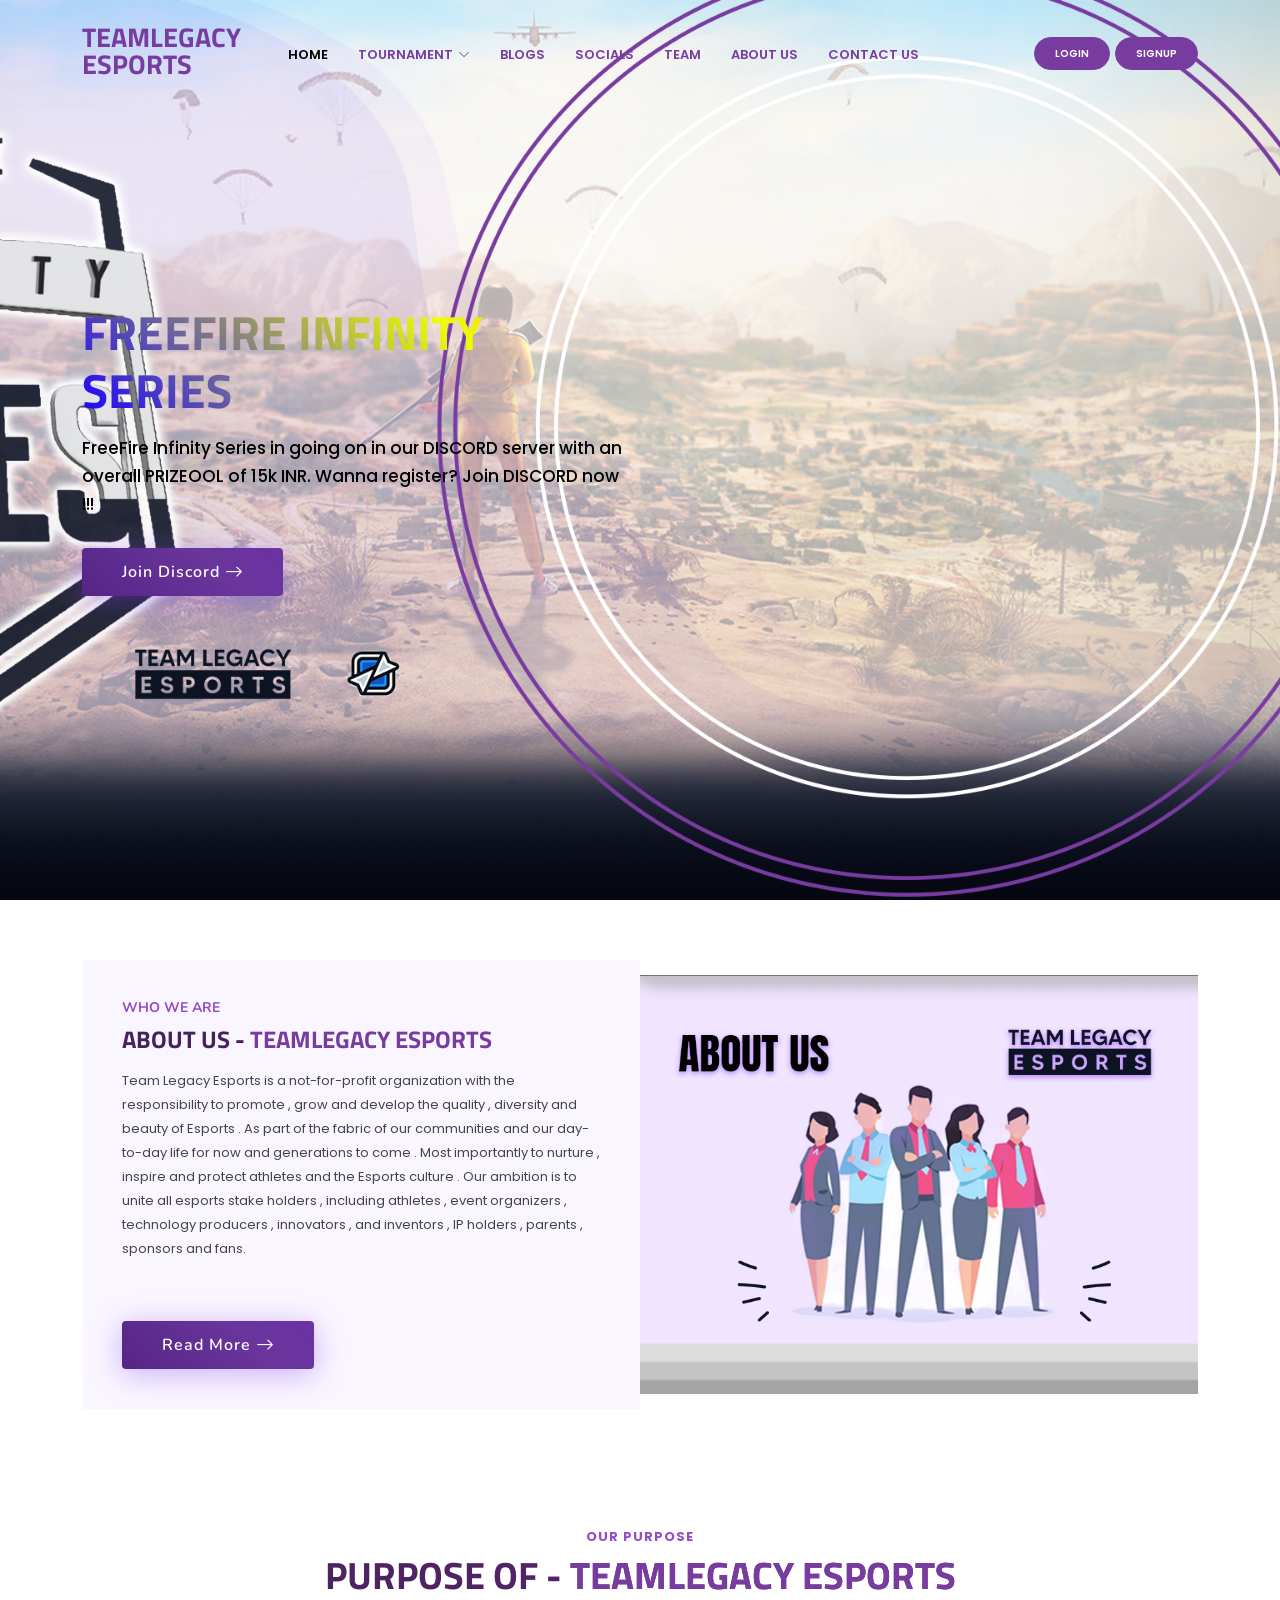
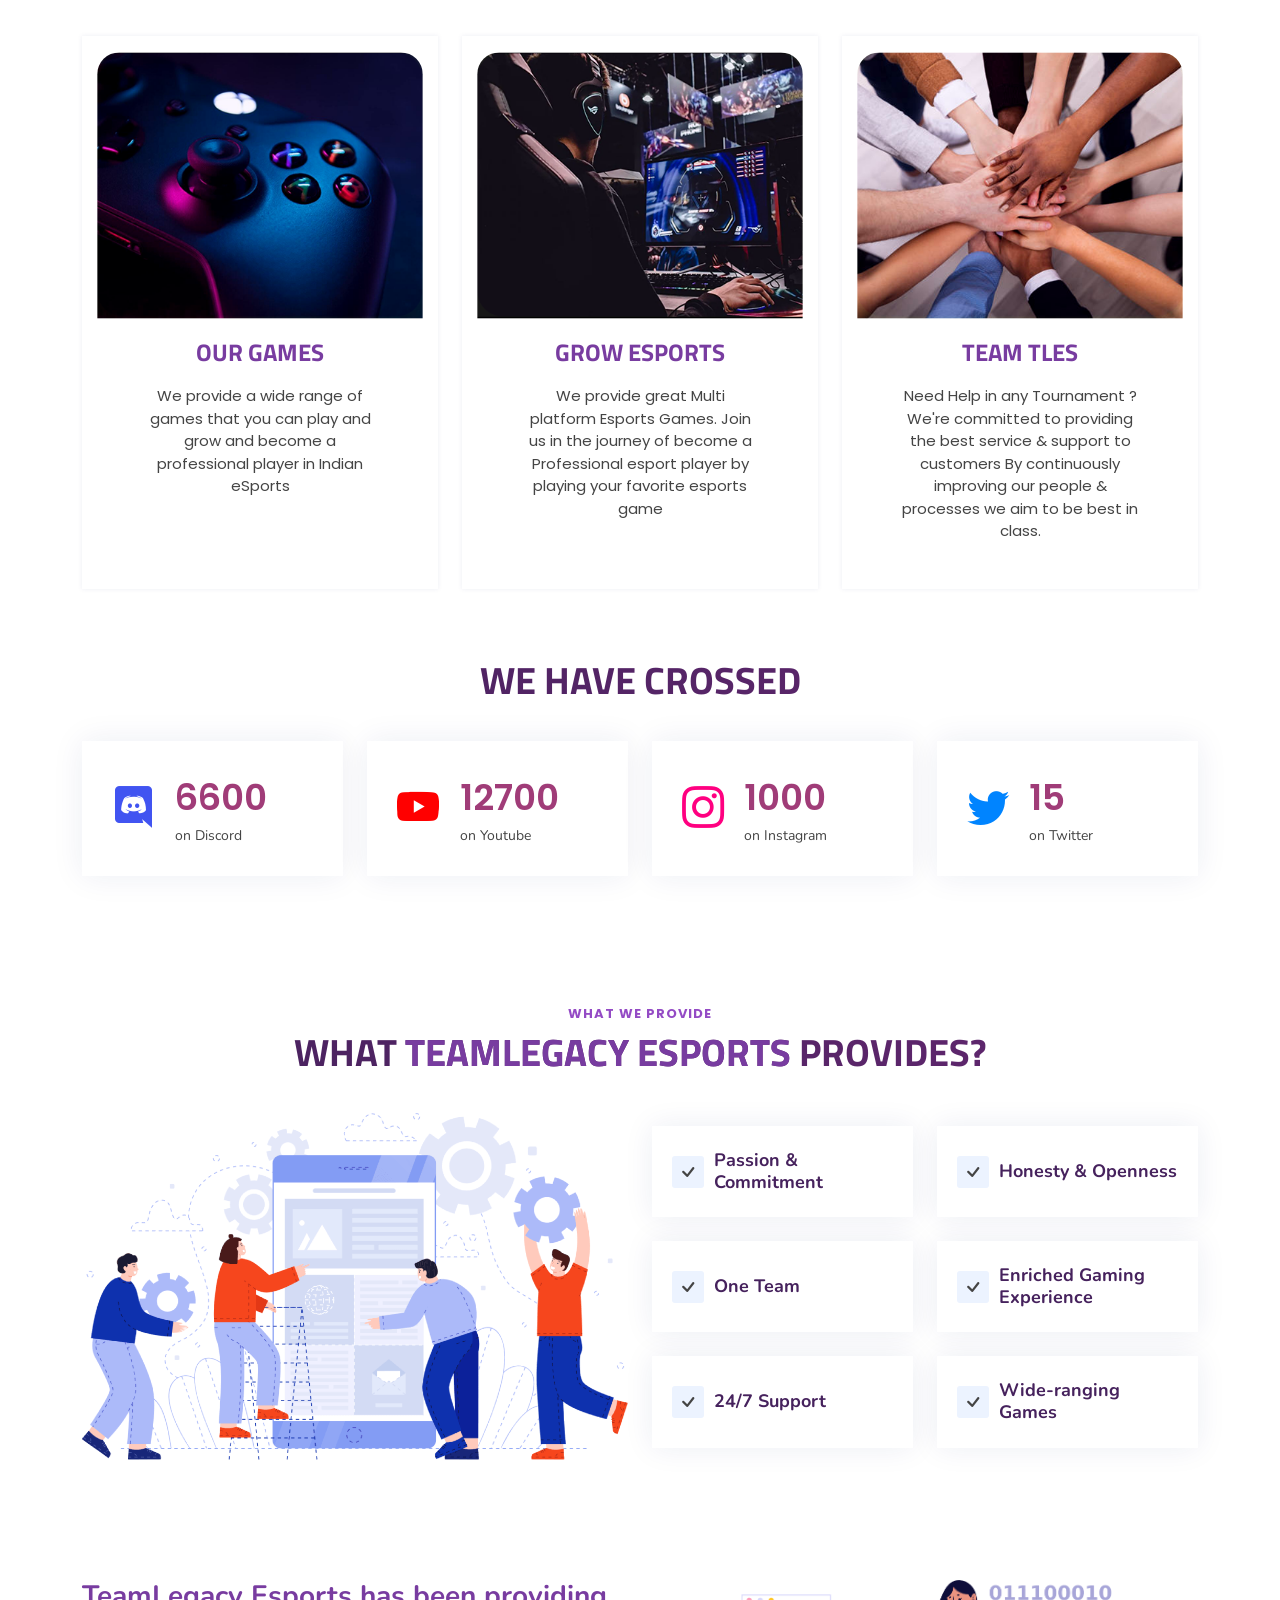
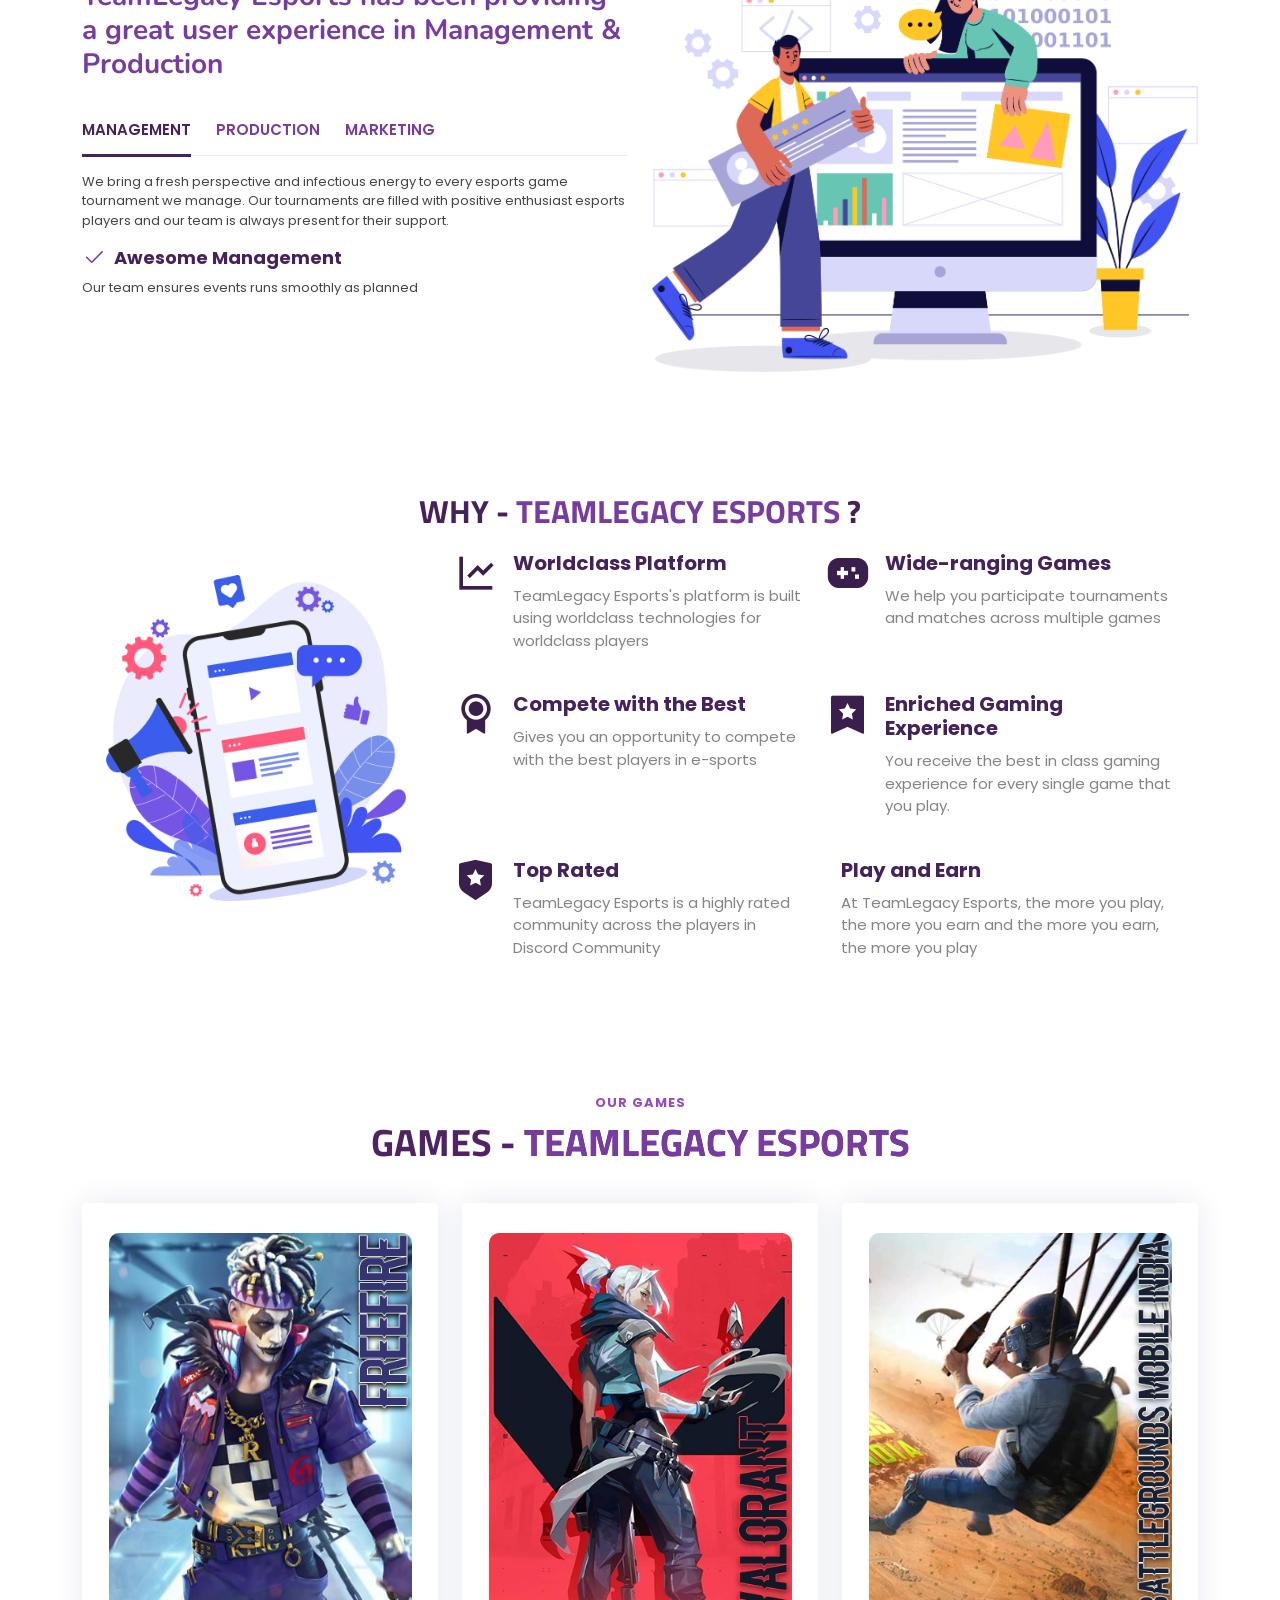
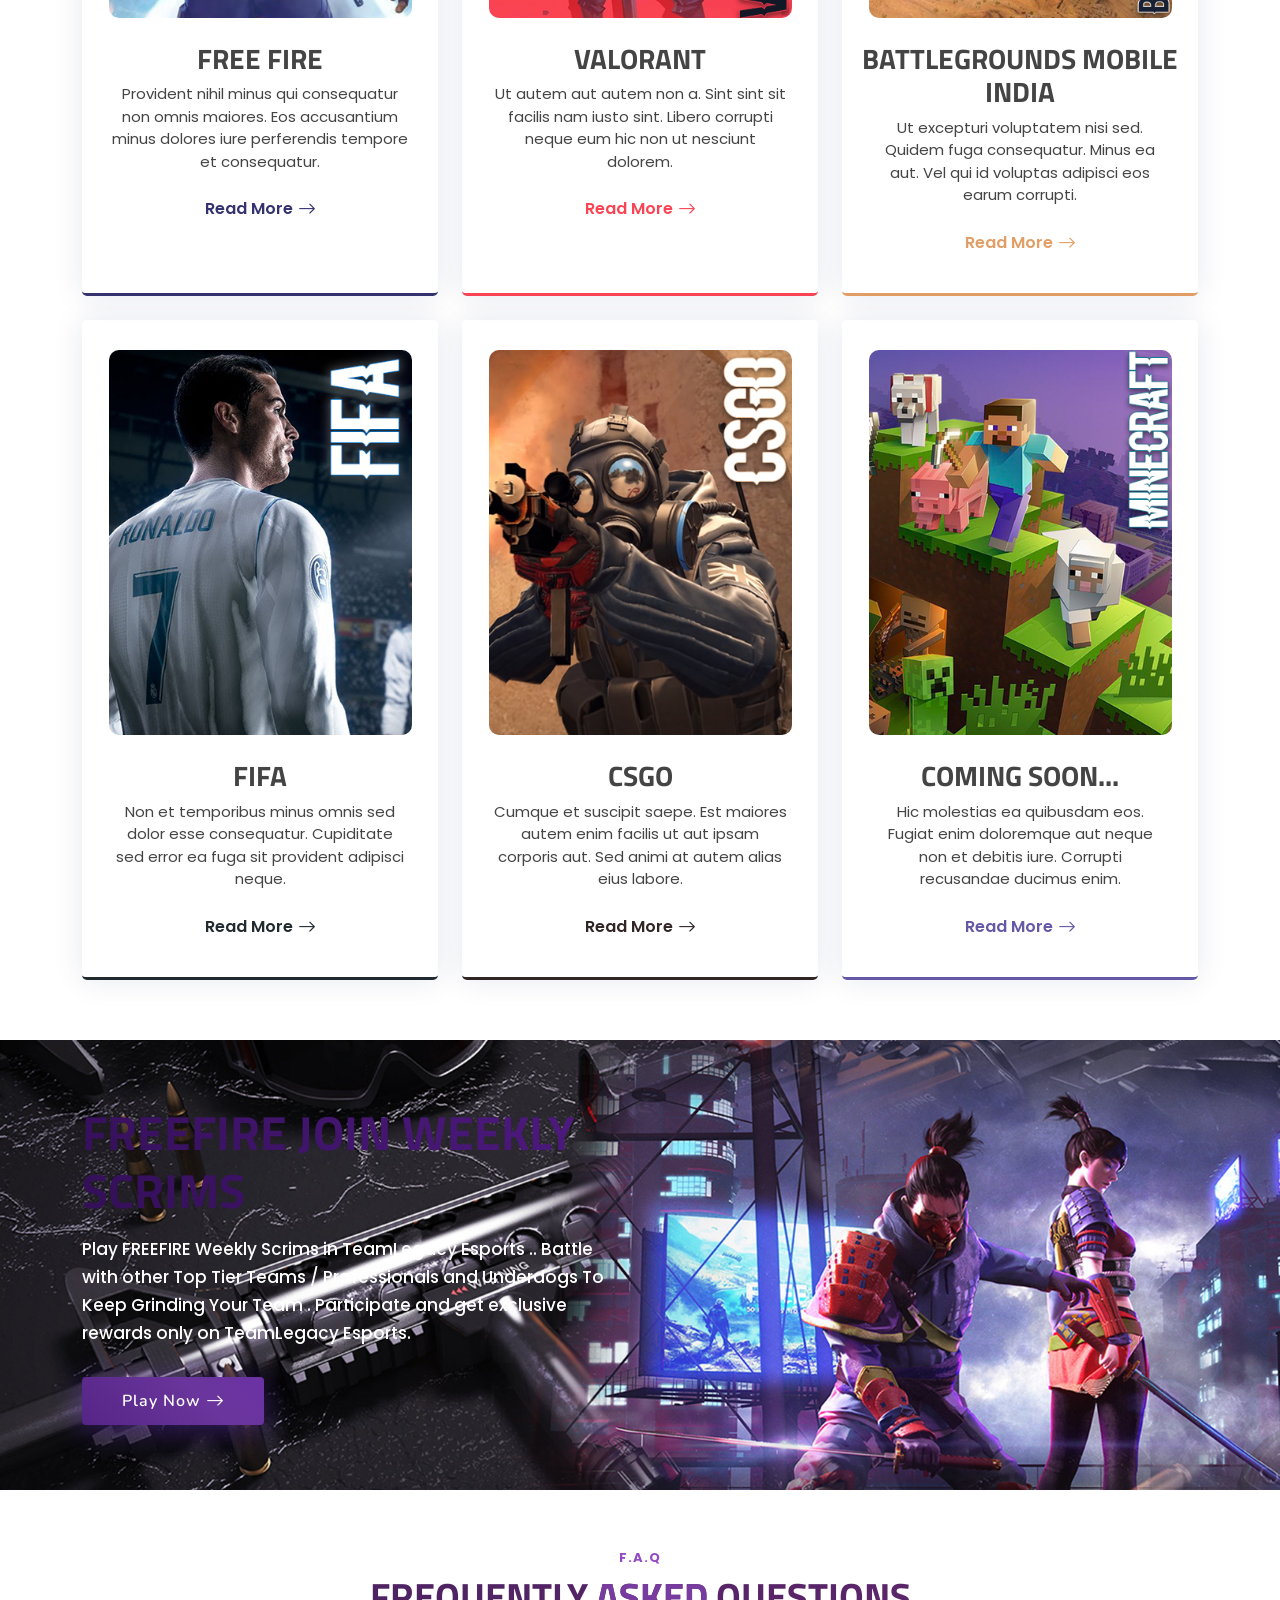
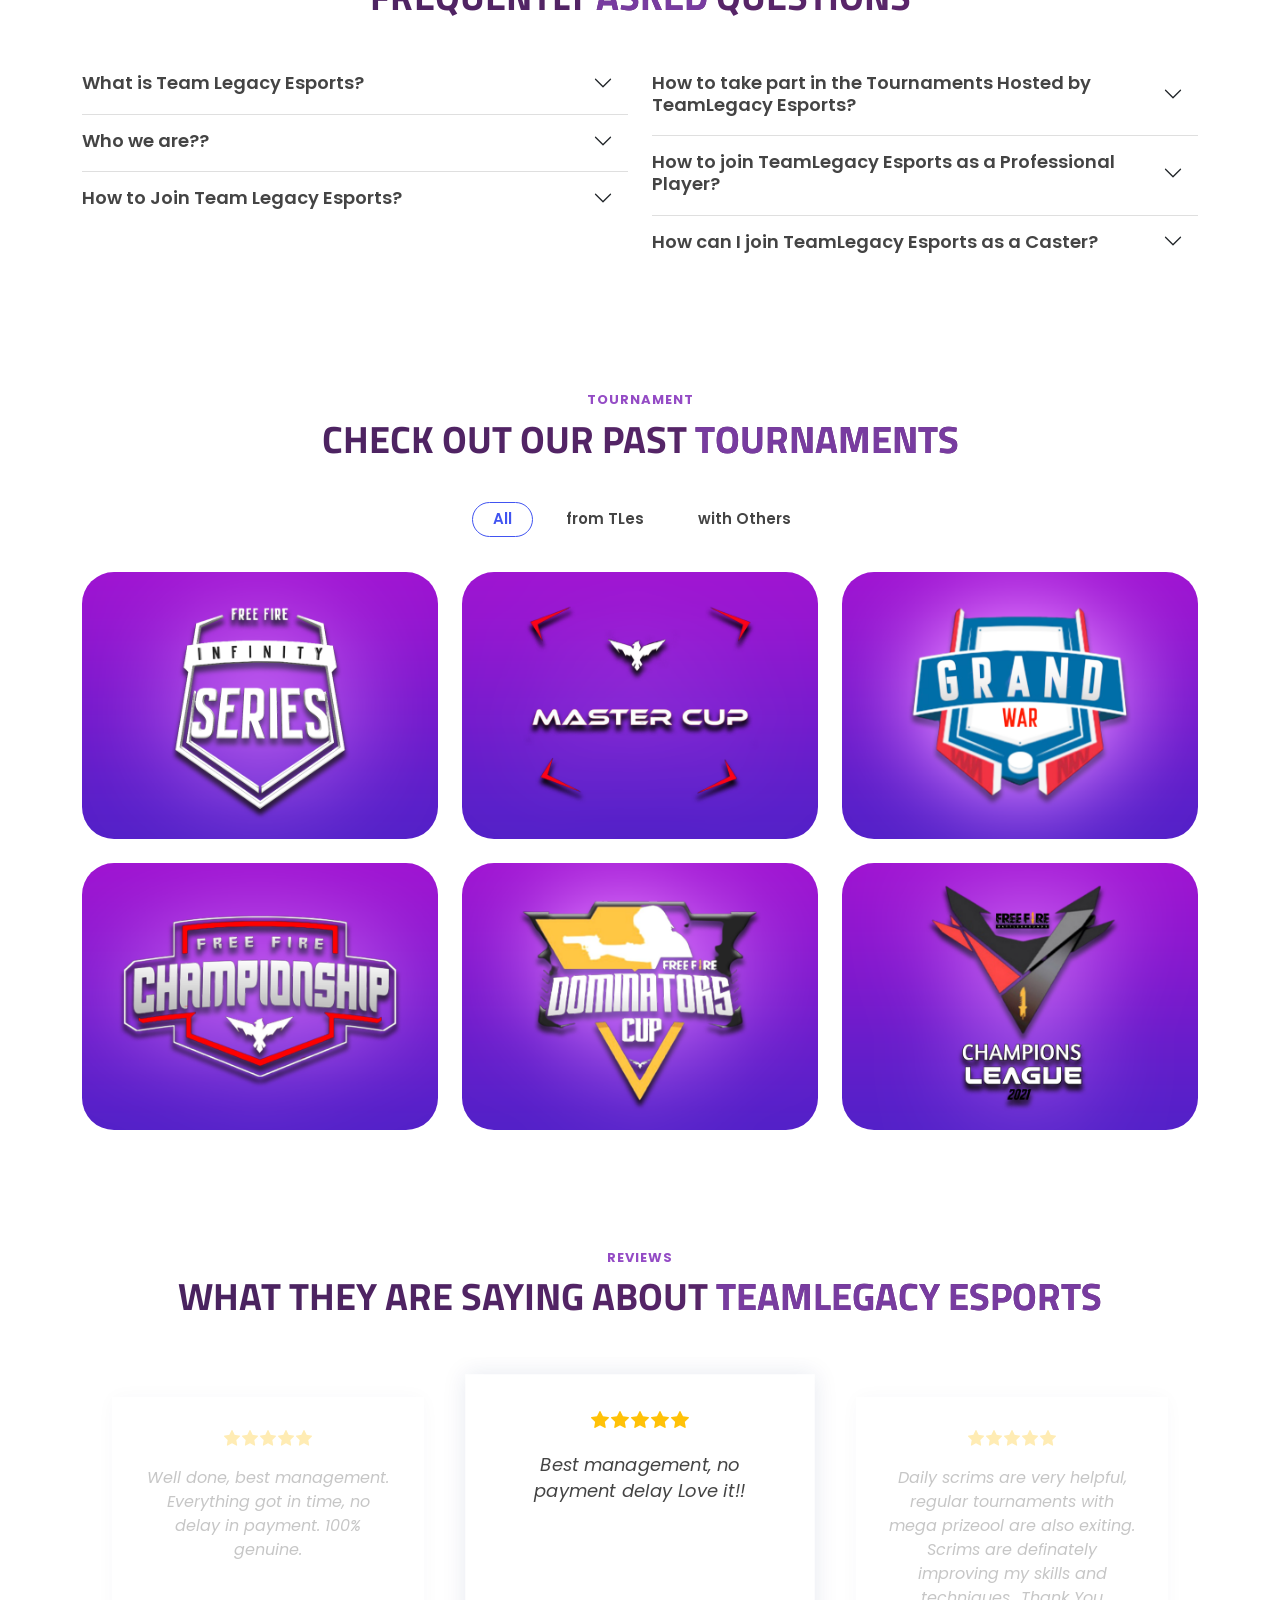
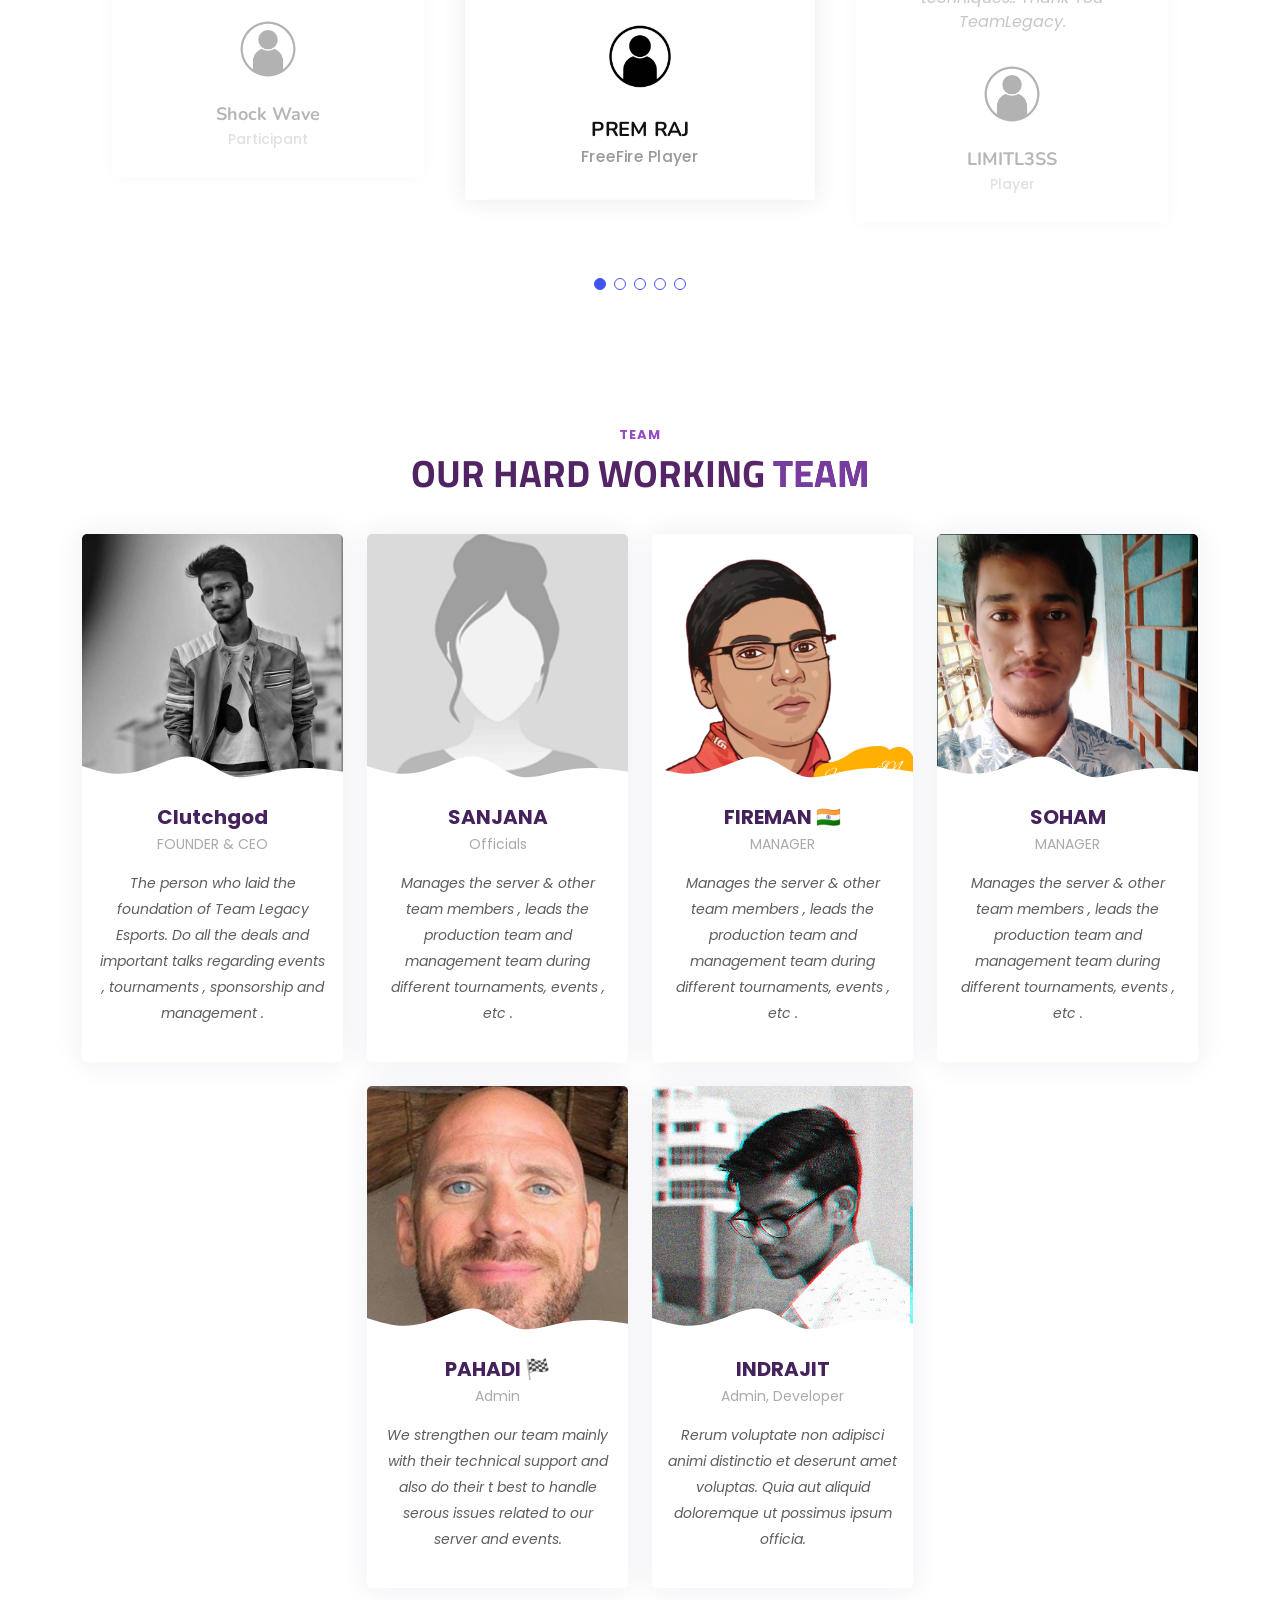
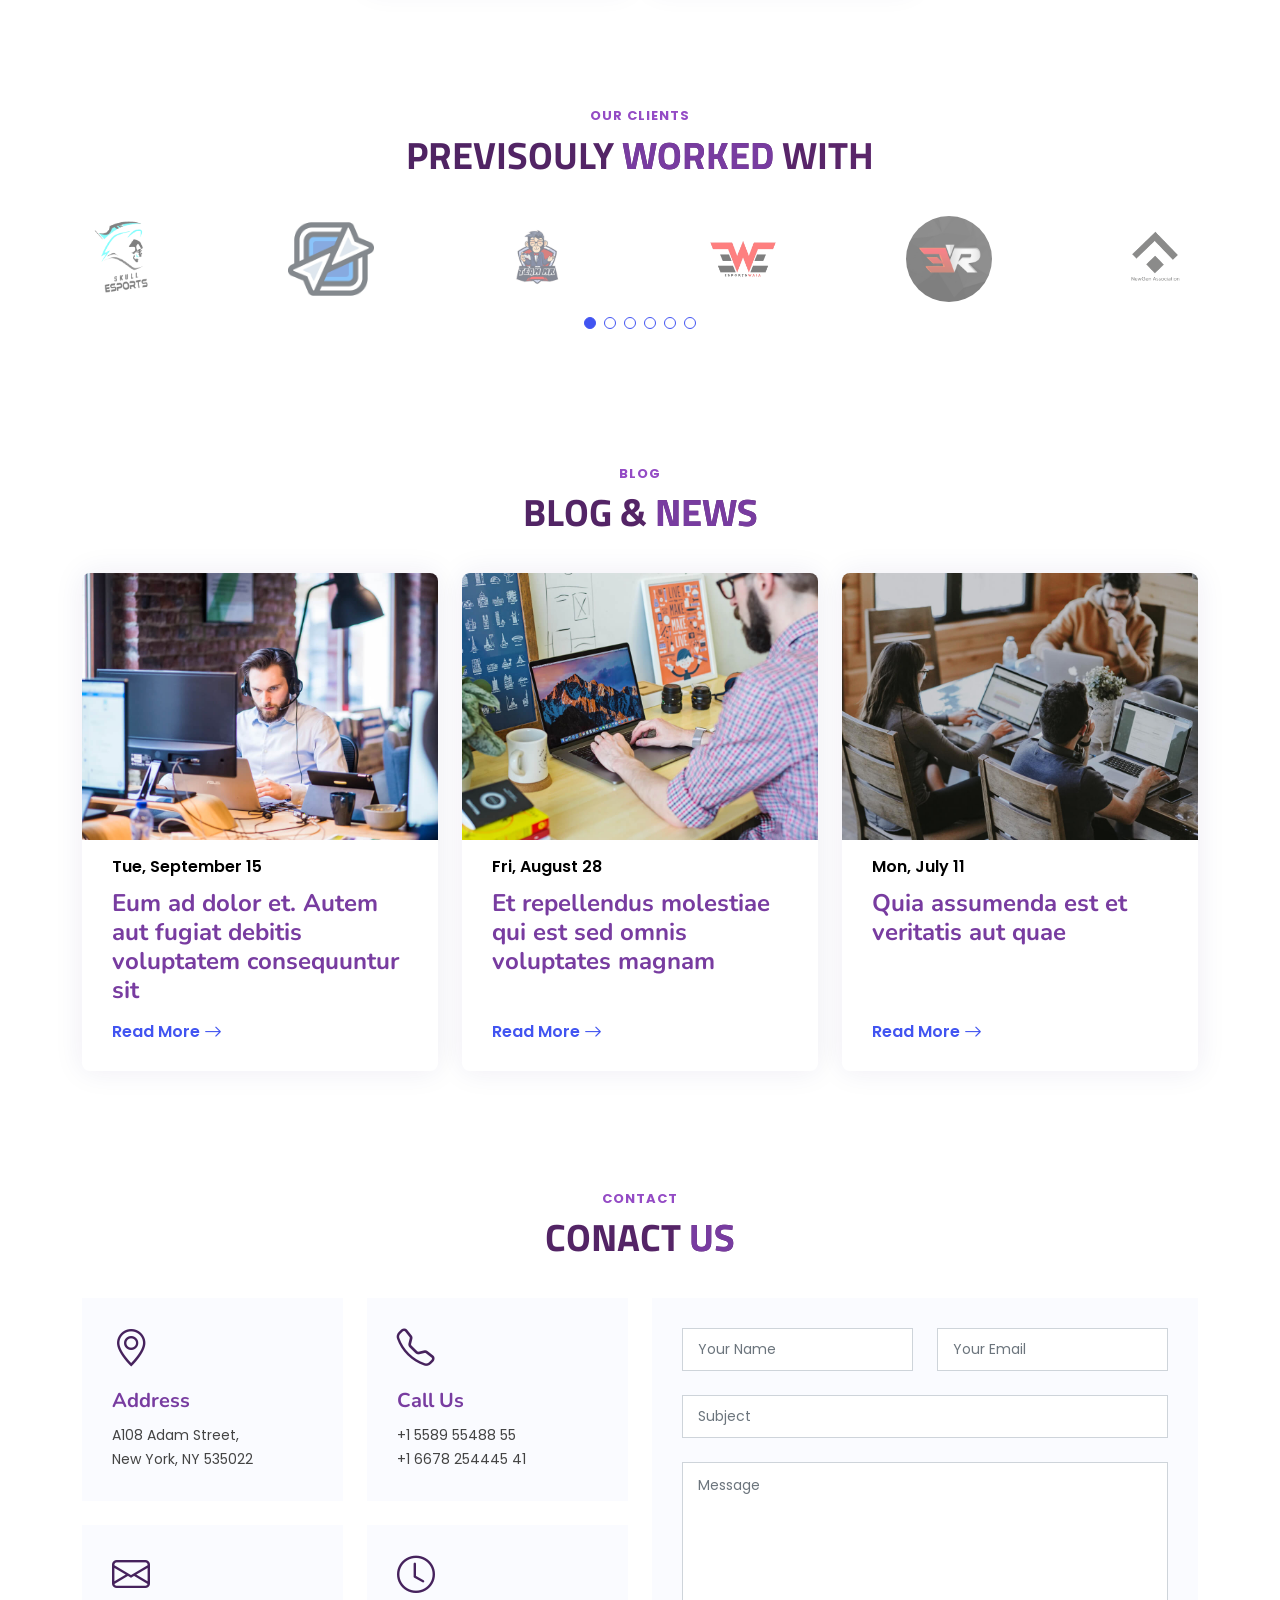
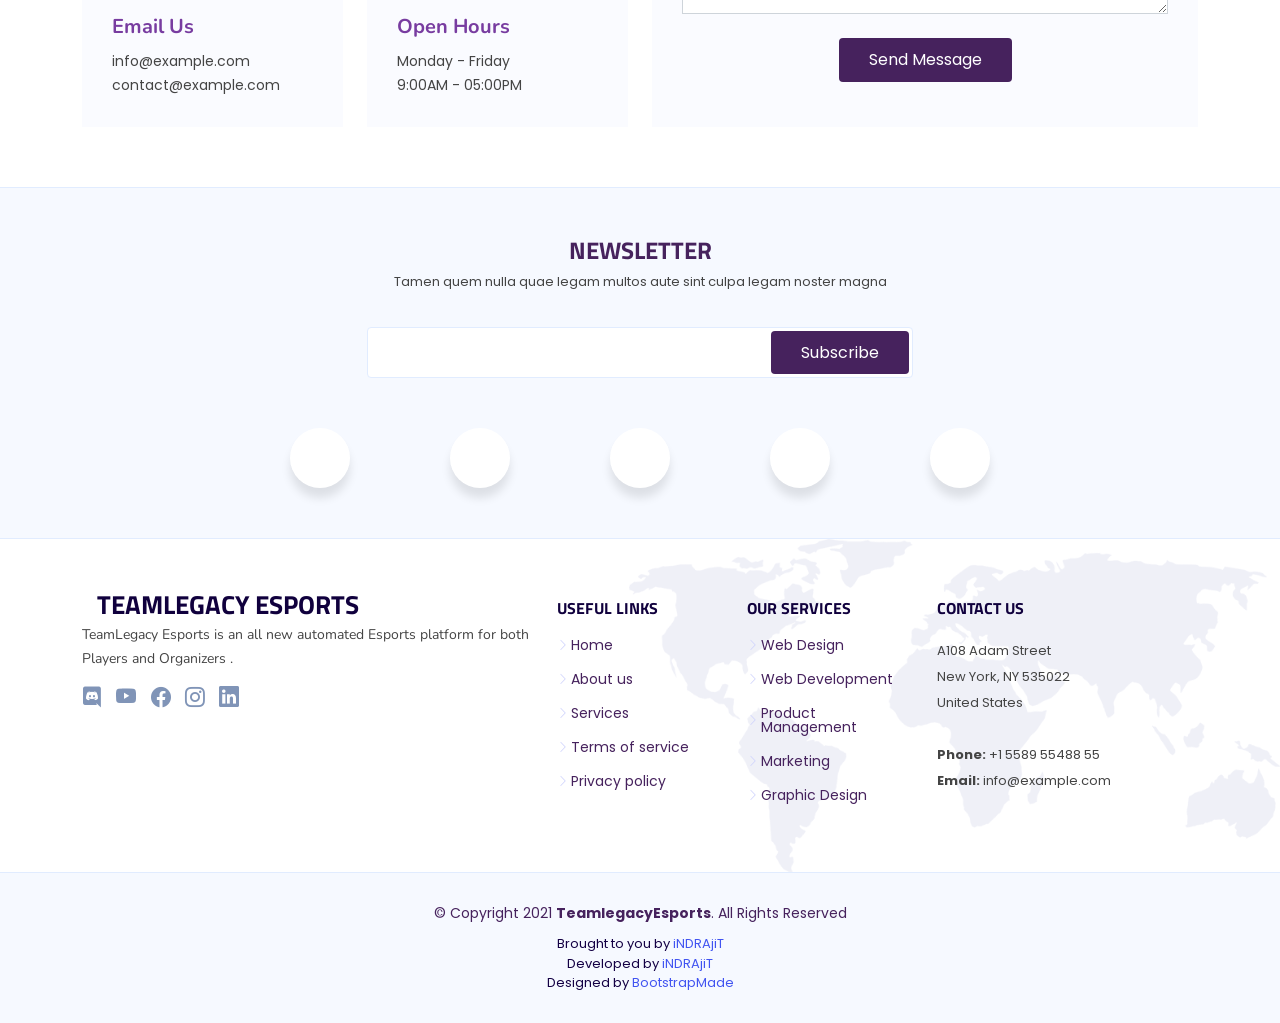
==== index.html @ 01a163d8 "nd" ====
<!DOCTYPE html>
<html lang="en">

<head>
  <meta charset="utf-8">
  <meta content="width=device-width, initial-scale=1.0" name="viewport">

  <title>TeamLegacy Esports</title>
  <meta content="" name="description">

  <meta content="" name="keywords">

  <!-- Favicons -->
  <link href="assets/img/tl-logo-2.png" rel="icon">
  <link href="assets/img/apple-touch-icon.png" rel="apple-touch-icon">

  <!-- Google Fonts -->
  <link href="https://fonts.googleapis.com/css?family=Open+Sans:300,300i,400,400i,600,600i,700,700i|Nunito:300,300i,400,400i,600,600i,700,700i|Poppins:300,300i,400,400i,500,500i,600,600i,700,700i" rel="stylesheet">
  <link href="https://fonts.googleapis.com/css2?family=Titillium+Web:wght@900&display=swap" rel="stylesheet">
  <link href="https://fonts.googleapis.com/css2?family=Secular+One&display=swap" rel="stylesheet">

  <!-- Vendor CSS Files -->
  <link href="assets/vendor/bootstrap/css/bootstrap.min.css" rel="stylesheet">
  <link href="assets/vendor/bootstrap-icons/bootstrap-icons.css" rel="stylesheet">
  <link href="assets/vendor/aos/aos.css" rel="stylesheet">
  <link href="assets/vendor/remixicon/remixicon.css" rel="stylesheet">
  <link href="assets/vendor/swiper/swiper-bundle.min.css" rel="stylesheet">
  <link href="assets/vendor/glightbox/css/glightbox.min.css" rel="stylesheet">

  <!-- Template Main CSS File -->
  <link href="assets/css/style.css" rel="stylesheet">
  <link rel="stylesheet" href="loader-style.css">

  <!-- =======================================================
  * Template Name: FlexStart - v1.4.0
  * Template URL: https://bootstrapmade.com/flexstart-bootstrap-startup-template/
  * Author: BootstrapMade.com
  * License: https://bootstrapmade.com/license/
  ======================================================== -->
</head>
<body onload="myFunction()">

<!-- LOADER -->

  <div id="loading" class="loader-wrapper">
    <div class="text" ><h1>TEAMLEGACY ESPORTS</h1></div>
      <div class="center">
        <div class="down">
          <div class="up">
            <div class="squeeze">
              <div class="rotate-in">
                <div class="rotate-out">
                  <div class="square" align="center">
                  </div>
                </div>
              </div>
            </div>
          </div>
        </div>
        <div class="shadow"></div>
      </div>
    </div>
  

  <!-- LOADER END -->
  <!-- ======= Header ======= -->
  <header id="header" class="header fixed-top">
    <div class="container-fluid container-xl d-flex align-items-center justify-content-between">

      <a href="index.html" class="logo d-flex align-items-center">
        <!-- <img src="assets/img/logo.png" alt=""> -->
        <span>TEAMLEGACY ESPORTS</span>
      </a>

      <nav id="navbar" class="navbar">
        <ul>
          <li><a class="nav-link scrollto active" href="#hero">HOME</a></li>
          <!-- <li><a class="nav-link scrollto" href="inner-page.html">TOURNAMENT</a></li> -->
          <li class="dropdown"><a href="#"><span>TOURNAMENT</span> <i class="bi bi-chevron-down"></i></a>
            <ul>
              <li><a href="#services">Our Games</a></li>
              <li><a href="inner-page.html">Running Tournaments</a></li>
              <li><a href="#portfolio">Past Tournaments</a></li>
            </ul>
          </li> 
          <li><a class="nav-link scrollto" href="blog.html">BLOGS</a></li>
          <li><a class="nav-link scrollto" href="#footer">SOCIALS</a></li>
          <li><a class="nav-link scrollto" href="#team">TEAM</a></li>
          <li><a class="nav-link scrollto" href="#about">ABOUT US</a></li>
           <!-- <li class="dropdown"><a href="#"><span>Drop Down</span> <i class="bi bi-chevron-down"></i></a>
            <ul>
              <li><a href="#">Drop Down 1</a></li>
              <li class="dropdown"><a href="#"><span>Deep Drop Down</span> <i class="bi bi-chevron-right"></i></a>
                <ul>
                  <li><a href="inner-page.html">Deep Drop Down 1</a></li>
                  <li><a href="#">Deep Drop Down 2</a></li>
                  <li><a href="#">Deep Drop Down 3</a></li>
                  <hr style="margin: 0px">
                  <li><a href="#">Deep Drop Down 4</a></li>
                  <li><a href="#">Deep Drop Down 5</a></li>
                </ul>
              </li>
              <li><a href="#">Drop Down 2</a></li>
              <li><a href="#">Drop Down 3</a></li>
              <li><a href="#">Drop Down 4</a></li>
            </ul>
          </li>  -->
          <li><a class="nav-link scrollto" href="#contact">CONTACT US</a></li>
          <li><a class="getstarted scrollto" href="#about">LOGIN</a></li>
          <li><a class="signup" href="#about">SIGNUP</a></li>
        </ul>
        <i class="bi bi-list mobile-nav-toggle"></i>
      </nav><!-- .navbar -->

    </div>
  </header><!-- End Header -->

  <!-- ======= Hero Section ======= -->
  <section id="hero" class="hero d-flex align-items-center">

    <div class="container">
      <div class="row">
        <div class="col-lg-6 d-flex flex-column justify-content-center">
          <h1 data-aos="fade-up">FREEFIRE INFINITY SERIES</h1>
          <h2 data-aos="fade-up" data-aos-delay="400" style="
          color: black;">FreeFire Infinity Series in going on in our DISCORD server with an overall PRIZEOOL of 15k INR. Wanna register? Join DISCORD now !!!</h2>
          <div data-aos="fade-up" data-aos-delay="600">
            <div class="text-center text-lg-start">
              <a href="https://discord.gg/Fd6EwQv6kA" target="_blank" class="btn-get-started scrollto d-inline-flex align-items-center justify-content-center align-self-center">
                <span>Join Discord</span>
                <i class="bi bi-arrow-right"></i>
              </a>
            </div>
          </div>
        </div>
        <div class="col-lg-6 hero-img" data-aos="zoom-out" data-aos-delay="200">
          <img src="https://media.discordapp.net/attachments/847473868192743424/873305018244149289/20210807_020930.jpg" class="img-fluid" alt="">
        </div>
      </div>
    </div>

  </section><!-- End Hero -->

  <main id="main">
    <!-- ======= About Section ======= -->
    <section id="about" class="about">

      <div class="container" data-aos="fade-up">
        <div class="row gx-0">

          <div class="col-lg-6 d-flex flex-column justify-content-center" data-aos="fade-up" data-aos-delay="200">
            <div class="content">
              <h3>Who We Are</h3>
              <h2>ABOUT US - <span> TEAMLEGACY ESPORTS </span> </h2>
              <p>
                Team Legacy Esports is a not-for-profit organization with the responsibility to promote , grow and develop the quality , diversity and beauty of Esports . As part of the fabric of our communities and our day-to-day life for now and generations to come . Most importantly to nurture , inspire and protect athletes and the Esports culture . Our ambition is to unite all esports stake holders , including athletes , event organizers , technology producers , innovators , and inventors , IP holders , parents , sponsors and fans.
              </p>
              <div class="text-center text-lg-start">
                <a href="#" class="btn-read-more d-inline-flex align-items-center justify-content-center align-self-center">
                  <span>Read More</span>
                  <i class="bi bi-arrow-right"></i>
                </a>
              </div>
            </div>
          </div>

          <div class="col-lg-6 d-flex align-items-center" data-aos="zoom-out" data-aos-delay="200">
            <img src="assets/img/about-us.png" class="img-fluid" alt="">
          </div>

        </div>
      </div>

    </section><!-- End About Section -->

    <!-- ======= Values Section ======= -->
    <section id="values" class="values">

      <div class="container" data-aos="fade-up">

        <header class="section-header">
          <h2>Our PURPOSE</h2>
          <p>PURPOSE OF - <span> TEAMLEGACY ESPORTS </span> </p>
        </header>

        <div class="row">

          <div class="col-lg-4">
            <div class="box" data-aos="fade-up" data-aos-delay="200">
              <img src="assets/img/our-games.png" class="img-fluid" alt="">
              <h3>OUR GAMES</h3>
              <p>We provide a wide range of games that you can play and grow and become a professional player in Indian eSports </p>
            </div>
          </div>

          <div class="col-lg-4 mt-4 mt-lg-0">
            <div class="box" data-aos="fade-up" data-aos-delay="400">
              <img src="assets/img/grow-esports.png" class="img-fluid" alt="">
              <h3>GROW ESPORTS</h3>
              <p>We provide great Multi platform Esports Games. Join us in the journey of become a Professional esport player by playing your favorite esports game</p>
            </div>
          </div>

          <div class="col-lg-4 mt-4 mt-lg-0">
            <div class="box" data-aos="fade-up" data-aos-delay="600">
              <img src="assets/img/our-teams.png" class="img-fluid" alt="">
              <h3>TEAM TLES</h3>
              <p>Need Help in any Tournament ? We're committed to providing the best service & support to customers By continuously improving our people & processes we aim to be best in class.</p>
            </div>
          </div>

        </div>

      </div>

    </section><!-- End Values Section -->

    <!-- ======= Counts Section ======= -->
    <section id="counts" class="counts">
      <div class="container" data-aos="fade-up">
        
        <header class="section-header">
          <!-- <h2>We have crossed</h2> -->
          <p>WE HAVE CROSSED</p>
        </header>
        <div class="row gy-4">
          <div class="col-lg-3 col-md-6">
            <div class="count-box">
              <a href="https://discord.gg/Fd6EwQv6kA" target="_blank"> <i class="bi bi-discord"></i></a>
              <div>
                <span data-purecounter-start="0" data-purecounter-end="6600" data-purecounter-duration="1" class="purecounter"></span>
                <p> on Discord</p>
              </div>
            </div>
          </div>

          <div class="col-lg-3 col-md-6">
            <div class="count-box">
              <a href="https://youtube.com/c/TeamLegacyEsports" target="_blank"> <i class="bi bi-youtube" style="color: #ff0000;"></i></a>
              <div>
                <span data-purecounter-start="0" data-purecounter-end="12700" data-purecounter-duration="1" class="purecounter"></span>
                <p> on Youtube</p>
              </div>
            </div>
          </div>

          <div class="col-lg-3 col-md-6">
            <div class="count-box">
              <a href="https://www.instagram.com/teamlegacy_esports/" target="_blank"><i class="bi bi-instagram" style="color: #ff0080;"></i></a>
              <div>
                <span data-purecounter-start="0" data-purecounter-end="1000" data-purecounter-duration="1" class="purecounter"></span>
                <p> on Instagram</p>
              </div>
            </div>
          </div>

          <div class="col-lg-3 col-md-6">
            <div class="count-box">
              <a href="https://discord.gg/Fd6EwQv6kA" target="_blank"><i class="bi bi-twitter" style="color: #0084ff;"></i></a>
              <div>
                <span data-purecounter-start="0" data-purecounter-end="15" data-purecounter-duration="1" class="purecounter"></span>
                <p>on Twitter</p>
              </div>
            </div>
          </div>

        </div>

      </div>
    </section><!-- End Counts Section -->

    <!-- ======= Features Section ======= -->
    <section id="features" class="features">

      <div class="container" data-aos="fade-up">

        <header class="section-header">
          <h2>WHAT WE PROVIDE</h2>
          <p>WHAT <span>TEAMLEGACY ESPORTS</span> PROVIDES?</p>
        </header>

        <div class="row">

          <div class="col-lg-6">
            <img src="assets/img/features.png" class="img-fluid" alt="">
          </div>

          <div class="col-lg-6 mt-5 mt-lg-0 d-flex">
            <div class="row align-self-center gy-4">

              <div class="col-md-6" data-aos="zoom-out" data-aos-delay="200">
                <div class="feature-box d-flex align-items-center">
                  <i class="bi bi-check"></i>
                  <h3>Passion & Commitment</h3>
                </div>
              </div>

              <div class="col-md-6" data-aos="zoom-out" data-aos-delay="300">
                <div class="feature-box d-flex align-items-center">
                  <i class="bi bi-check"></i>
                  <h3>Honesty & Openness</h3>
                </div>
              </div>

              <div class="col-md-6" data-aos="zoom-out" data-aos-delay="400">
                <div class="feature-box d-flex align-items-center">
                  <i class="bi bi-check"></i>
                  <h3>One Team</h3>
                </div>
              </div>

              <div class="col-md-6" data-aos="zoom-out" data-aos-delay="500">
                <div class="feature-box d-flex align-items-center">
                  <i class="bi bi-check"></i>
                  <h3>Enriched Gaming Experience</h3>
                </div>
              </div>

              <div class="col-md-6" data-aos="zoom-out" data-aos-delay="600">
                <div class="feature-box d-flex align-items-center">
                  <i class="bi bi-check"></i>
                  <h3>24/7 Support</h3>
                </div>
              </div>

              <div class="col-md-6" data-aos="zoom-out" data-aos-delay="700">
                <div class="feature-box d-flex align-items-center">
                  <i class="bi bi-check"></i>
                  <h3>Wide-ranging Games</h3>
                </div>
              </div>

            </div>
          </div>

        </div> <!-- / row -->

        <!-- Feature Tabs -->
        <div class="row feture-tabs" data-aos="fade-up">
          <div class="col-lg-6">
            <h3>TeamLegacy Esports has been providing a great user experience in Management & Production</h3>

            <!-- Tabs -->
            <ul class="nav nav-pills mb-3">
              <li>
                <a class="nav-link active" data-bs-toggle="pill" href="#tab1">Management</a>
              </li>
              <li>
                <a class="nav-link" data-bs-toggle="pill" href="#tab2">Production</a>
              </li>
              <li>
                <a class="nav-link" data-bs-toggle="pill" href="#tab3">Marketing</a>
              </li>
            </ul><!-- End Tabs -->

            <!-- Tab Content -->
            <div class="tab-content">

              <div class="tab-pane fade show active" id="tab1">
                <p>We bring a fresh perspective and infectious energy to every esports game tournament we manage. Our tournaments are filled with positive enthusiast esports players and our team is always present for their support.</p>
                <div class="d-flex align-items-center mb-2">
                  <i class="bi bi-check2"></i>
                  <h4>Awesome Management</h4>
                </div>
                <p>Our team ensures events runs smoothly as planned</p>
                <!-- <div class="d-flex align-items-center mb-2">
                  <i class="bi bi-check2"></i>
                  <h4>Incidunt non veritatis illum ea ut nisi</h4>
                </div>
                <p>Non quod totam minus repellendus autem sint velit. Rerum debitis facere soluta tenetur. Iure molestiae assumenda sunt qui inventore eligendi voluptates nisi at. Dolorem quo tempora. Quia et perferendis.</p> -->
              </div><!-- End Tab 1 Content -->

              <div class="tab-pane fade show" id="tab2">
                <p>We have our own Production work where we focus on quality and innovative design of the media,streams and videos of our esports tournament to look it highly professional. This provide the better crowd engagement to our platform.</p>
                <div class="d-flex align-items-center mb-2">
                  <i class="bi bi-check2"></i>
                  <h4>A class Production Team</h4>
                </div>
                <p>Our in-house team ensures to provide the best class creatives along with high-quality stream production</p>
                <!-- <div class="d-flex align-items-center mb-2">
                  <i class="bi bi-check2"></i>
                  <h4>Incidunt non veritatis illum ea ut nisi</h4>
                </div>
                <p>Non quod totam minus repellendus autem sint velit. Rerum debitis facere soluta tenetur. Iure molestiae assumenda sunt qui inventore eligendi voluptates nisi at. Dolorem quo tempora. Quia et perferendis.</p> -->
              </div><!-- End Tab 2 Content -->

              <div class="tab-pane fade show" id="tab3">
                <p>
                  Our marketing executives aim to maximise profits through developing sales strategies that match customer requirements and by promoting products, services or ideas. Marketing executives develop and oversee marketing campaigns to promote products and services.</p>
                <div class="d-flex align-items-center mb-2">
                  <i class="bi bi-check2"></i>
                  <h4>Marketing on every social platforms</h4>
                </div>
                <p>Our team make sure that we use every channel to reach our audience</p>
                <!-- <div class="d-flex align-items-center mb-2">
                  <i class="bi bi-check2"></i>
                  <h4>Incidunt non veritatis illum ea ut nisi</h4>
                </div>
                <p>Non quod totam minus repellendus autem sint velit. Rerum debitis facere soluta tenetur. Iure molestiae assumenda sunt qui inventore eligendi voluptates nisi at. Dolorem quo tempora. Quia et perferendis.</p> -->
              </div>
              <!-- End Tab 3 Content -->

            </div>

          </div>

          <div class="col-lg-6">
            <img src="assets/img/features-2.png" class="img-fluid" alt="">
          </div>

        </div><!-- End Feature Tabs -->

        <!-- Feature Icons -->
        <div class="row feature-icons" data-aos="fade-up">
          <h3>WHY - <span> TEAMLEGACY ESPORTS </span> ?</h3>

          <div class="row">

            <div class="col-xl-4 text-center" data-aos="fade-right" data-aos-delay="100">
              <img src="assets/img/features-3.png" class="img-fluid p-4" alt="">
            </div>

            <div class="col-xl-8 d-flex content">
              <div class="row align-self-center gy-4">

                <div class="col-md-6 icon-box" data-aos="fade-up">
                  <i class="ri-line-chart-line"></i>
                  <div>
                    <h4>Worldclass Platform</h4>
                    <p>TeamLegacy Esports's platform is built using worldclass technologies for worldclass players</p>
                  </div>
                </div>

                <div class="col-md-6 icon-box" data-aos="fade-up" data-aos-delay="100">
                  <i class="ri-gamepad-fill"></i>
                  <div>
                    <h4>Wide-ranging Games</h4>
                    <p>We help you participate tournaments and matches across multiple games</p>
                  </div>
                </div>

                <div class="col-md-6 icon-box" data-aos="fade-up" data-aos-delay="200">
                  <i class="ri-award-fill"></i>
                  <div>
                    <h4>Compete with the Best</h4>
                    <p>Gives you an opportunity to compete with the best players in e-sports</p>
                  </div>
                </div>

                <div class="col-md-6 icon-box" data-aos="fade-up" data-aos-delay="300">
                  <i class="ri-bookmark-3-fill"></i>
                  <div>
                    <h4>Enriched Gaming Experience</h4>
                    <p>You receive the best in class gaming experience for every single game that you play.</p>
                  </div>
                </div>

                <div class="col-md-6 icon-box" data-aos="fade-up" data-aos-delay="400">
                  <i class="ri-shield-star-fill"></i>
                  <div>
                    <h4>Top Rated</h4>
                    <p>TeamLegacy Esports is a highly rated community across the players in Discord Community</p>
                  </div>
                </div>

                <div class="col-md-6 icon-box" data-aos="fade-up" data-aos-delay="500">
                  <i class="fas fa-money-bill-alt"></i>
                  <div>
                    <h4>Play and Earn</h4>
                    <p>At TeamLegacy Esports, the more you play, the more you earn and the more you earn, the more you play</p>
                  </div>
                </div>

              </div>
            </div>

          </div>

        </div><!-- End Feature Icons -->

      </div>

    </section><!-- End Features Section -->

    <!-- ======= Services Section ======= -->
    <section id="services" class="services">

      <div class="container" data-aos="fade-up">

        <header class="section-header">
          <h2>OUR GAMES</h2>
          <p>GAMES - <span>TEAMLEGACY ESPORTS</span> </p>
        </header>

        <div class="row gy-4">

          <div class="col-lg-4 col-md-6" data-aos="fade-up" data-aos-delay="200">
            <div class="service-box blue">
              <!-- <i class="ri-discuss-line icon"></i> -->
              <img src="assets/img/games/freefire.png" alt="FreeFire Image">
              <h3>FREE FIRE</h3>
              <p>Provident nihil minus qui consequatur non omnis maiores. Eos accusantium minus dolores iure perferendis tempore et consequatur.</p>
              <a href="demo.html" class="read-more"><span>Read More</span> <i class="bi bi-arrow-right"></i></a>
            </div>
          </div>

          <div class="col-lg-4 col-md-6" data-aos="fade-up" data-aos-delay="300">
            <div class="service-box orange">
              <!-- <i class="ri-discuss-line icon"></i> -->
              <img src="assets/img/games/valorant.png" alt="Valorant Image">
              <h3>VALORANT</h3>
              <p>Ut autem aut autem non a. Sint sint sit facilis nam iusto sint. Libero corrupti neque eum hic non ut nesciunt dolorem.</p>
              <a href="#" class="read-more"><span>Read More</span> <i class="bi bi-arrow-right"></i></a>
            </div>
          </div>

          <div class="col-lg-4 col-md-6" data-aos="fade-up" data-aos-delay="400">
            <div class="service-box green">
              <!-- <i class="ri-discuss-line icon"></i> -->
              <img src="assets/img/games/BGMI.png" alt="Image">
              <h3>BATTLEGROUNDS MOBILE INDIA</h3>
              <p>Ut excepturi voluptatem nisi sed. Quidem fuga consequatur. Minus ea aut. Vel qui id voluptas adipisci eos earum corrupti.</p>
              <a href="#" class="read-more"><span>Read More</span> <i class="bi bi-arrow-right"></i></a>
            </div>
          </div>

          <div class="col-lg-4 col-md-6" data-aos="fade-up" data-aos-delay="500">
            <div class="service-box red">
              <!-- <i class="ri-discuss-line icon"></i> -->
              <img src="assets/img/games/fifa.png" alt="Image">
              <h3>FIFA</h3>
              <p>Non et temporibus minus omnis sed dolor esse consequatur. Cupiditate sed error ea fuga sit provident adipisci neque.</p>
              <a href="#" class="read-more"><span>Read More</span> <i class="bi bi-arrow-right"></i></a>
            </div>
          </div>

          <div class="col-lg-4 col-md-6" data-aos="fade-up" data-aos-delay="600">
            <div class="service-box purple">
              <!-- <i class="ri-discuss-line icon"></i> -->
              <img src="assets/img/games/csgo.png" alt="Image">
              <h3>CSGO</h3>
              <p>Cumque et suscipit saepe. Est maiores autem enim facilis ut aut ipsam corporis aut. Sed animi at autem alias eius labore.</p>
              <a href="#" class="read-more"><span>Read More</span> <i class="bi bi-arrow-right"></i></a>
            </div>
          </div>

          <div class="col-lg-4 col-md-6" data-aos="fade-up" data-aos-delay="700">
            <div class="service-box pink">
              <!-- <i class="ri-discuss-line icon"></i> -->
              <img src="assets/img/games/minecraft.png" alt="Image">
              <h3>COMING SOON...</h3>
              <p>Hic molestias ea quibusdam eos. Fugiat enim doloremque aut neque non et debitis iure. Corrupti recusandae ducimus enim.</p>
              <a href="#" class="read-more"><span>Read More</span> <i class="bi bi-arrow-right"></i></a>
            </div>
          </div>

        </div>

      </div>

    </section><!-- End Services Section -->

    <!-- ======= Pricing Section ======= -->
    <!-- <section id="pricing" class="pricing">

      <div class="container" data-aos="fade-up">

        <header class="section-header">
          <h2>Pricing</h2>
          <p>Check our Pricing</p>
        </header>

        <div class="row gy-4" data-aos="fade-left">

          <div class="col-lg-3 col-md-6" data-aos="zoom-in" data-aos-delay="100">
            <div class="box">
              <h3 style="color: #07d5c0;">Free Plan</h3>
              <div class="price"><sup>$</sup>0<span> / mo</span></div>
              <img src="assets/img/pricing-free.png" class="img-fluid" alt="">
              <ul>
                <li>Aida dere</li>
                <li>Nec feugiat nisl</li>
                <li>Nulla at volutpat dola</li>
                <li class="na">Pharetra massa</li>
                <li class="na">Massa ultricies mi</li>
              </ul>
              <a href="#" class="btn-buy">Buy Now</a>
            </div>
          </div>

          <div class="col-lg-3 col-md-6" data-aos="zoom-in" data-aos-delay="200">
            <div class="box">
              <span class="featured">Featured</span>
              <h3 style="color: #65c600;">Starter Plan</h3>
              <div class="price"><sup>$</sup>19<span> / mo</span></div>
              <img src="assets/img/pricing-starter.png" class="img-fluid" alt="">
              <ul>
                <li>Aida dere</li>
                <li>Nec feugiat nisl</li>
                <li>Nulla at volutpat dola</li>
                <li>Pharetra massa</li>
                <li class="na">Massa ultricies mi</li>
              </ul>
              <a href="#" class="btn-buy">Buy Now</a>
            </div>
          </div>

          <div class="col-lg-3 col-md-6" data-aos="zoom-in" data-aos-delay="300">
            <div class="box">
              <h3 style="color: #ff901c;">Business Plan</h3>
              <div class="price"><sup>$</sup>29<span> / mo</span></div>
              <img src="assets/img/pricing-business.png" class="img-fluid" alt="">
              <ul>
                <li>Aida dere</li>
                <li>Nec feugiat nisl</li>
                <li>Nulla at volutpat dola</li>
                <li>Pharetra massa</li>
                <li>Massa ultricies mi</li>
              </ul>
              <a href="#" class="btn-buy">Buy Now</a>
            </div>
          </div>

          <div class="col-lg-3 col-md-6" data-aos="zoom-in" data-aos-delay="400">
            <div class="box">
              <h3 style="color: #ff0071;">Ultimate Plan</h3>
              <div class="price"><sup>$</sup>49<span> / mo</span></div>
              <img src="assets/img/pricing-ultimate.png" class="img-fluid" alt="">
              <ul>
                <li>Aida dere</li>
                <li>Nec feugiat nisl</li>
                <li>Nulla at volutpat dola</li>
                <li>Pharetra massa</li>
                <li>Massa ultricies mi</li>
              </ul>
              <a href="#" class="btn-buy">Buy Now</a>
            </div>
          </div>

        </div>

      </div>

    </section> -->
    <!-- End Pricing Section -->

    <!-- ======= Scrims Section ======= -->
    <section id="hero" class="hero2 d-flex align-items-center">

      <div class="container">
        <div class="row">
          <div class="col-lg-6 d-flex flex-column justify-content-center">
            <h1 data-aos="fade-up">FREEFIRE JOIN WEEKLY SCRIMS</h1>
            <h2 data-aos="fade-up" data-aos-delay="400" style="
            color: rgb(255, 255, 255);">Play FREEFIRE Weekly Scrims in TeamLegacy Esports .. Battle with other Top Tier Teams / Professionals and Underdogs To Keep Grinding Your Team . Participate and get exclusive rewards only on TeamLegacy Esports.</h2>
            <div data-aos="fade-up" data-aos-delay="600">
              <div class="text-center text-lg-start">
                <a href="https://discord.gg/Fd6EwQv6kA" target="_blank" class="btn-get-started scrollto d-inline-flex align-items-center justify-content-center align-self-center">
                  <span>Play Now</span>
                  <i class="bi bi-arrow-right"></i>
                </a>
              </div>
            </div>
          </div>
          <!-- <div class="col-lg-6 hero-img" data-aos="zoom-out" data-aos-delay="200">
            <img src="https://media.discordapp.net/attachments/847473868192743424/873305018244149289/20210807_020930.jpg" class="img-fluid" alt="">
          </div> -->
        </div>
      </div>

    </section><!-- End Hero -->

    <!-- ======= F.A.Q Section ======= -->
    <section id="faq" class="faq">

      <div class="container" data-aos="fade-up">

        <header class="section-header">
          <h2>F.A.Q</h2>
          <p>FREQUENTLY <span> ASKED </span> QUESTIONS</p>
        </header>

        <div class="row">
          <div class="col-lg-6">
            <!-- F.A.Q List 1-->
            <div class="accordion accordion-flush" id="faqlist1">
              <div class="accordion-item">
                <h2 class="accordion-header">
                  <button class="accordion-button collapsed" type="button" data-bs-toggle="collapse" data-bs-target="#faq-content-1">
                    What is Team Legacy Esports?
                  </button>
                </h2>
                <div id="faq-content-1" class="accordion-collapse collapse" data-bs-parent="#faqlist1">
                  <div class="accordion-body">
                    Team Legacy Esports is an all new automated Esports platform for players & organizers both.
                  </div>
                </div>
              </div>

              <div class="accordion-item">
                <h2 class="accordion-header">
                  <button class="accordion-button collapsed" type="button" data-bs-toggle="collapse" data-bs-target="#faq-content-2">
                    Who we are??
                  </button>
                </h2>
                <div id="faq-content-2" class="accordion-collapse collapse" data-bs-parent="#faqlist1">
                  <div class="accordion-body">
                    Team Legacy Esports is a not-for-profit
                    national body established to promote esports in
                    India, increase its level of awareness,
                    improve standards and inspire future talent

                  </div>
                </div>
              </div>

              <div class="accordion-item">
                <h2 class="accordion-header">
                  <button class="accordion-button collapsed" type="button" data-bs-toggle="collapse" data-bs-target="#faq-content-3">
                    How to Join Team Legacy Esports?
                  </button>
                </h2>
                <div id="faq-content-3" class="accordion-collapse collapse" data-bs-parent="#faqlist1">
                  <div class="accordion-body">
                    If want to be a pro esports athlete or the next big youtube/twitch streamer but don't know where to start.. you're in the right place.
                    Join the TeamLegacy Esports discord now! for custom lobbies, community events, tournaments, scrims and leagues. Join in with your friends or come solo and make new ones.
                    TeamLegacy Esports is built with the sole focus of providing a platform to the best in Esports & Content centered around Gaming. What are you waiting for? Come be a part of the journey!
                  </div>
                </div>
              </div>

            </div>
          </div>

          <div class="col-lg-6">

            <!-- F.A.Q List 2-->
            <div class="accordion accordion-flush" id="faqlist2">

              <div class="accordion-item">
                <h2 class="accordion-header">
                  <button class="accordion-button collapsed" type="button" data-bs-toggle="collapse" data-bs-target="#faq2-content-1">
                    How to take part in the Tournaments Hosted by TeamLegacy Esports?
                  </button>
                </h2>
                <div id="faq2-content-1" class="accordion-collapse collapse" data-bs-parent="#faqlist2">
                  <div class="accordion-body">
                    Saw one of our many tournaments hosted on Youtube and wondered how to participate? Worry not - you're in the right place. Join the TeamLegacy Esports discord now! All the tournaments hosted by us are featured - and Discord is the permanent means for communication for any TeamLegacy Esports related events or tournaments.
                  </div>
                </div>
              </div>

              <div class="accordion-item">
                <h2 class="accordion-header">
                  <button class="accordion-button collapsed" type="button" data-bs-toggle="collapse" data-bs-target="#faq2-content-2">
                    How to join TeamLegacy Esports as a Professional Player?
                  </button>
                </h2>
                <div id="faq2-content-2" class="accordion-collapse collapse" data-bs-parent="#faqlist2">
                  <div class="accordion-body">
                    We regularly host tryouts and recruit for the games titles that we are involved in, to stay connected with our tryout schedules and the TeamLegacy Esports performance team - join our discord group where you can interact directly with members from the TeamLegacy Esports Guild.
                  </div>
                </div>
              </div>

              <div class="accordion-item">
                <h2 class="accordion-header">
                  <button class="accordion-button collapsed" type="button" data-bs-toggle="collapse" data-bs-target="#faq2-content-3">
                    How can I join TeamLegacy Esports as a Caster?
                  </button>
                </h2>
                <div id="faq2-content-3" class="accordion-collapse collapse" data-bs-parent="#faqlist2">
                  <div class="accordion-body">
                    We are always on the lookout for talented casters to strategize and build budding partnerships. The best practice and most likely to get you a response - is to send across an email with your portfolio and an outline of your journey so far and your plans for the future. If considered, we will work towards reverse engineering a lucrative plan of action centered around your growth & sustenance.
                  </div>
                </div>
              </div>

            </div>
          </div>

        </div>

      </div>

    </section><!-- End F.A.Q Section -->

    <!-- ======= Portfolio Section ======= -->
    <section id="portfolio" class="portfolio">

      <div class="container" data-aos="fade-up">

        <header class="section-header">
          <h2>TOURNAMENT</h2>
          <p>CHECK OUT OUR PAST <span> TOURNAMENTS </span> </p>
        </header>

        <div class="row" data-aos="fade-up" data-aos-delay="100">
          <div class="col-lg-12 d-flex justify-content-center">
            <ul id="portfolio-flters">
              <li data-filter="*" class="filter-active">All</li>
              <li data-filter=".filter-tles">from TLes</li>
              <li data-filter=".filter-others">with Others</li>
              <!-- <li data-filter=".filter-web">Web</li> -->
            </ul>
          </div>
        </div>

        <div class="row gy-4 portfolio-container" data-aos="fade-up" data-aos-delay="200">

          <div class="col-lg-4 col-md-6 portfolio-item filter-tles">
            <div class="portfolio-wrap">
              <img src="assets/img/portfolio/logo-2.png" class="img-fluid" alt="">
              <div class="portfolio-info">
                <h4>FREEFIRE INFINITY SERIES</h4>
                <p>by TLes</p>
                <div class="portfolio-links">
                  <a href="assets/img/portfolio/logo-2.png" data-gallery="portfolioGallery" class="portfokio-lightbox" title="FREEFIRE INFINITY SERIES"><i class="bi bi-plus"></i></a>
                  <a href="infinity-series.html" title="More Details"><i class="bi bi-link"></i></a>
                </div>
              </div>
            </div>
          </div>

          <!-- <div class="col-lg-4 col-md-6 portfolio-item filter-web">
            <div class="portfolio-wrap">
              <img src="assets/img/portfolio/portfolio-2.jpg" class="img-fluid" alt="">
              <div class="portfolio-info">
                <h4>Web 3</h4>
                <p>Web</p>
                <div class="portfolio-links">
                  <a href="assets/img/portfolio/portfolio-2.jpg" data-gallery="portfolioGallery" class="portfokio-lightbox" title="Web 3"><i class="bi bi-plus"></i></a>
                  <a href="portfolio-details.html" title="More Details"><i class="bi bi-link"></i></a>
                </div>
              </div>
            </div>
          </div> -->

          <div class="col-lg-4 col-md-6 portfolio-item filter-others">
            <div class="portfolio-wrap">
              <img src="assets/img/portfolio/logo-6.png" class="img-fluid" alt="">
              <div class="portfolio-info">
                <h4>FREEFIRE MASTER CUP S1</h4>
                <p>TMR</p>
                <div class="portfolio-links">
                  <a href="assets/img/portfolio/logo-6.png" data-gallery="portfolioGallery" class="portfokio-lightbox" title="FREEFIRE MASTER CUP S1"><i class="bi bi-plus"></i></a>
                  <a href="master-cup.html" title="More Details"><i class="bi bi-link"></i></a>
                </div>
              </div>
            </div>
          </div>

          <div class="col-lg-4 col-md-6 portfolio-item filter-others">
            <div class="portfolio-wrap">
              <img src="assets/img/portfolio/logo-5.png" class="img-fluid" alt="">
              <div class="portfolio-info">
                <h4>GRAND WAR SEASON 1</h4>
                <p>SKULL ESPORTS</p>
                <div class="portfolio-links">
                  <a href="assets/img/portfolio/logo-5.png" data-gallery="portfolioGallery" class="portfokio-lightbox" title="GRAND WAR SEASON 1"><i class="bi bi-plus"></i></a>
                  <a href="grand-war.html" title="More Details"><i class="bi bi-link"></i></a>
                </div>
              </div>
            </div>
          </div>

          <!-- <div class="col-lg-4 col-md-6 portfolio-item filter-web">
            <div class="portfolio-wrap">
              <img src="assets/img/portfolio/portfolio-5.jpg" class="img-fluid" alt="">
              <div class="portfolio-info">
                <h4>Web 2</h4>
                <p>Web</p>
                <div class="portfolio-links">
                  <a href="assets/img/portfolio/portfolio-5.jpg" data-gallery="portfolioGallery" class="portfokio-lightbox" title="Web 2"><i class="bi bi-plus"></i></a>
                  <a href="portfolio-details.html" title="More Details"><i class="bi bi-link"></i></a>
                </div>
              </div>
            </div>
          </div> -->

          <div class="col-lg-4 col-md-6 portfolio-item filter-tles">
            <div class="portfolio-wrap">
              <img src="assets/img/portfolio/logo-3.png" class="img-fluid" alt="">
              <div class="portfolio-info">
                <h4>FREEFIRE CHAMPIONSHIP</h4>
                <p>by TLes</p>
                <div class="portfolio-links">
                  <a href="assets/img/portfolio/logo-3.png" data-gallery="portfolioGallery" class="portfokio-lightbox" title="FREEFIRE CHAMPIONSHIP"><i class="bi bi-plus"></i></a>
                  <a href="championship.html" title="More Details"><i class="bi bi-link"></i></a>
                </div>
              </div>
            </div>
          </div>

          <div class="col-lg-4 col-md-6 portfolio-item filter-others">
            <div class="portfolio-wrap">
              <img src="assets/img/portfolio/logo-4.png" class="img-fluid" alt="">
              <div class="portfolio-info">
                <h4>FREEFIRE DOMINATORS CUP SEASON 1</h4>
                <p>Esportswala</p>
                <div class="portfolio-links">
                  <a href="assets/img/portfolio/logo-4.png" data-gallery="portfolioGallery" class="portfokio-lightbox" title="FREEFIRE DOMINATORS CUP SEASON 1"><i class="bi bi-plus"></i></a>
                  <a href="dominators-cup.html" title="More Details"><i class="bi bi-link"></i></a>
                </div>
              </div>
            </div>
          </div>

          <div class="col-lg-4 col-md-6 portfolio-item filter-tles">
            <div class="portfolio-wrap">
              <img src="assets/img/portfolio/logo-1.png" class="img-fluid" alt="">
              <div class="portfolio-info">
                <h4>FREEFIRE CHAMPIONS LEAGUE</h4>
                <p>by TLes</p>
                <div class="portfolio-links">
                  <a href="assets/img/portfolio/logo-1.png" data-gallery="portfolioGallery" class="portfokio-lightbox" title="FREEFIRE CHAMPIONS LEAGUE"><i class="bi bi-plus"></i></a>
                  <a href="portfolio-details.html" title="More Details"><i class="bi bi-link"></i></a>
                </div>
              </div>
            </div>
          </div>

          <!-- <div class="col-lg-4 col-md-6 portfolio-item filter-web">
            <div class="portfolio-wrap">
              <img src="assets/img/portfolio/portfolio-9.jpg" class="img-fluid" alt="">
              <div class="portfolio-info">
                <h4>Web 3</h4>
                <p>Web</p>
                <div class="portfolio-links">
                  <a href="assets/img/portfolio/portfolio-9.jpg" data-gallery="portfolioGallery" class="portfokio-lightbox" title="Web 3"><i class="bi bi-plus"></i></a>
                  <a href="portfolio-details.html" title="More Details"><i class="bi bi-link"></i></a>
                </div>
              </div>
            </div>
          </div> -->

        </div>

      </div>

    </section><!-- End Portfolio Section -->

    <!-- ======= Testimonials Section ======= -->
    <section id="testimonials" class="testimonials">

      <div class="container" data-aos="fade-up">

        <header class="section-header">
          <h2>reviews</h2>
          <p>WHAT THEY ARE SAYING ABOUT <span> TEAMLEGACY ESPORTS </span> </p>
        </header>

        <div class="testimonials-slider swiper-container" data-aos="fade-up" data-aos-delay="200">
          <div class="swiper-wrapper">

            <div class="swiper-slide">
              <div class="testimonial-item">
                <div class="stars">
                  <i class="bi bi-star-fill"></i><i class="bi bi-star-fill"></i><i class="bi bi-star-fill"></i><i class="bi bi-star-fill"></i><i class="bi bi-star-fill"></i>
                </div>
                <p>
                  Well done, best management. Everything got in time, no delay in payment. 100% genuine.
                </p>
                <div class="profile mt-auto">
                  <img src="assets/img/testimonials/demo-pperson-image.jpg" class="testimonial-img" alt="">
                  <h3>Shock Wave</h3>
                  <!-- <h4>Ceo &amp; Founder</h4> -->
                  <h4> Participant</h4>
                </div>
              </div>
            </div><!-- End testimonial item -->

            <div class="swiper-slide">
              <div class="testimonial-item">
                <div class="stars">
                  <i class="bi bi-star-fill"></i><i class="bi bi-star-fill"></i><i class="bi bi-star-fill"></i><i class="bi bi-star-fill"></i><i class="bi bi-star-fill"></i>
                </div>
                <p>
                  Best management, no payment delay Love it!!
                </p>
                <div class="profile mt-auto">
                  <img src="assets/img/testimonials/demo-pperson-image.jpg" class="testimonial-img" alt="">
                  <h3>PREM RAJ</h3>
                  <h4>FreeFire Player</h4>
                </div>
              </div>
            </div><!-- End testimonial item -->

            <div class="swiper-slide">
              <div class="testimonial-item">
                <div class="stars">
                  <i class="bi bi-star-fill"></i><i class="bi bi-star-fill"></i><i class="bi bi-star-fill"></i><i class="bi bi-star-fill"></i><i class="bi bi-star-fill"></i>
                </div>
                <p>
                  Daily scrims are very helpful, regular tournaments with mega prizeool are also exiting. Scrims are definately improving my skills and techniques.. Thank You TeamLegacy.
                </p>
                <div class="profile mt-auto">
                  <img src="assets/img/testimonials/demo-pperson-image.jpg" class="testimonial-img" alt="">
                  <h3>LIMITL3SS</h3>
                  <h4>Player</h4>
                </div>
              </div>
            </div><!-- End testimonial item -->

            <div class="swiper-slide">
              <div class="testimonial-item">
                <div class="stars">
                  <i class="bi bi-star-fill"></i><i class="bi bi-star-fill"></i><i class="bi bi-star-fill"></i><i class="bi bi-star-fill"></i>
                </div>
                <p>
                  Good management, regular scrims, tournaments exiting prizemoney verymuch helpful anf friendly...
                </p>
                <div class="profile mt-auto">
                  <img src="assets/img/testimonials/testimonials-4.jpg" class="testimonial-img" alt="">
                  <h3>ØMEN</h3>
                  <h4>Discoder</h4>
                </div>
              </div>
            </div><!-- End testimonial item -->

            <div class="swiper-slide">
              <div class="testimonial-item">
                <div class="stars">
                  <i class="bi bi-star-fill"></i><i class="bi bi-star-fill"></i><i class="bi bi-star-fill"></i><i class="bi bi-star-fill"></i><i class="bi bi-star-fill"></i>
                </div>
                <p>
                  I know managing all these is not an easy job to do, very well distributed management, production is also very well. Enjoying at its full.
                </p>
                <div class="profile mt-auto">
                  <img src="assets/img/testimonials/demo-pperson-image.jpg" class="testimonial-img" alt="">
                  <h3>Ishq Ka Raja</h3>
                  <h4>Player</h4>
                </div>
              </div>
            </div><!-- End testimonial item -->

          </div>
          <div class="swiper-pagination"></div>
        </div>

      </div>

    </section><!-- End Testimonials Section -->

    <!-- ======= Team Section ======= -->
    <section id="team" class="team">

      <div class="container" data-aos="fade-up">

        <header class="section-header">
          <h2>Team</h2>
          <p>OUR HARD WORKING <span> TEAM </span> </p>
        </header>

        <div class="row gy-4" style="justify-content: center; flex-wrap: wrap;">

          <div class="col-lg-3 col-md-6 d-flex align-items-stretch" data-aos="fade-up" data-aos-delay="100">
            <div class="member">
              <div class="member-img">
                <img src="assets/img/team/clutchgod.png" class="img-fluid" alt="">
                <div class="social">
                  <a href="https://mobile.twitter.com/subhodip_mistri" target="_blank"><i class="bi bi-twitter"></i></a>
                  <a href=""><i class="bi bi-facebook"></i></a>
                  <a href="https://www.instagram.com/rj_stylows_subho/"><i class="bi bi-instagram"></i></a>
                  <a href="https://www.linkedin.com/in/subhodip-mistri-2a89b9216" target="_blank"><i class="bi bi-linkedin"></i></a>
                </div>
              </div>
              <div class="member-info">
                <h4>Clutchgod</h4>
                <span>FOUNDER & CEO</span>
                <p>The person who laid the foundation of Team Legacy Esports. Do all the deals and important talks regarding events , tournaments , sponsorship and management .</p>
              </div>
            </div>
          </div>

          <div class="col-lg-3 col-md-6 d-flex align-items-stretch" data-aos="fade-up" data-aos-delay="200">
            <div class="member">
              <div class="member-img">
                <img src="assets/img/team/sanjana.png" class="img-fluid" alt="">
                <div class="social">
                  <a href="" target = "_blank"><i class="bi bi-twitter"></i></a>
                  <a href="" target = "_blank"><i class="bi bi-facebook"></i></a>
                  <a href=" https://instagram.com/sanjana_majumdar_?utm_medium=copy_link" target = "_blank"><i class="bi bi-instagram"></i></a>
                  <a href="https://www.linkedin.com/in/sanjana-majumdar-82032b218" target = "_blank"><i class="bi bi-linkedin"></i></a>
                </div>
              </div>
              <div class="member-info">
                <h4>SANJANA</h4>
                <span>Officials </span>
                <p>Manages the server & other team members , leads  the production team and management team during different tournaments, events , etc .</p>
              </div>
            </div>
          </div>

          <div class="col-lg-3 col-md-6 d-flex align-items-stretch" data-aos="fade-up" data-aos-delay="200">
            <div class="member">
              <div class="member-img">
                <img src="assets/img/team/fireman.png" class="img-fluid" alt="">
                <div class="social">
                  <a href="" target = "_blank"><i class="bi bi-twitter"></i></a>
                  <a href="" target = "_blank"><i class="bi bi-facebook"></i></a>
                  <a href="" target = "_blank"><i class="bi bi-instagram"></i></a>
                  <a href="" target = "_blank"><i class="bi bi-linkedin"></i></a>
                </div>
              </div>
              <div class="member-info">
                <h4>FIREMAN 🇮🇳</h4>
                <span>MANAGER </span>
                <p>Manages the server & other team members , leads  the production team and management team during different tournaments, events , etc .</p>
              </div>
            </div>
          </div>
          

          <div class="col-lg-3 col-md-6 d-flex align-items-stretch" data-aos="fade-up" data-aos-delay="300">
            <div class="member">
              <div class="member-img">
                <img src="assets/img/team/soham-2.png" class="img-fluid" alt="">
                <div class="social">
                  <a href="https://twitter.com/SOHAM_GORAI" target = "_blank"><i class="bi bi-twitter"></i></a>
                  <a href="https://www.facebook.com/soham.gorai.395" target = "_blank"><i class="bi bi-facebook"></i></a>
                  <a href="https://www.instagram.com/soham_gorai21/" target = "_blank"><i class="bi bi-instagram"></i></a>
                  <a href="" target = "_blank"><i class="bi bi-linkedin"></i></a>
                </div>
              </div>
              <div class="member-info">
                <h4>SOHAM </h4>
                <span>MANAGER</span>
                <p>Manages the server & other team members , leads  the production team and management team during different tournaments, events , etc .</p>
              </div>
            </div>
          </div>

          <!-- <div class="col-lg-3 col-md-6 d-flex align-items-stretch" data-aos="fade-up" data-aos-delay="400">
            <div class="member">
              <div class="member-img">
                <img src="assets/img/team/team-4.jpg" class="img-fluid" alt="">
                <div class="social">
                  <a href=""><i class="bi bi-twitter"></i></a>
                  <a href=""><i class="bi bi-facebook"></i></a>
                  <a href=""><i class="bi bi-instagram"></i></a>
                  <a href=""><i class="bi bi-linkedin"></i></a>
                </div>
              </div>
              <div class="member-info">
                <h4>Amanda Jepson</h4>
                <span>Accountant</span>
                <p>Rerum voluptate non adipisci animi distinctio et deserunt amet voluptas. Quia aut aliquid doloremque ut possimus ipsum officia.</p>
              </div>
            </div>
          </div> -->
          <div class="col-lg-3 col-md-6 d-flex align-items-stretch" data-aos="fade-up" data-aos-delay="400">
            <div class="member">
              <div class="member-img">
                <img src="assets/img/team/pahadi.png" class="img-fluid" alt="">
                <div class="social">
                  <a href="" target = "_blank"><i class="bi bi-twitter"></i></a>
                  <a href="https://m.facebook.com/100028541598143/" target = "_blank"><i class="bi bi-facebook"></i></a>
                  <a href="https://instagram.com/_roy_28_04" target = "_blank"><i class="bi bi-instagram"></i></a>
                  <a href="https://www.linkedin.com/in/royston-menezes-5a803b211" target = "_blank"><i class="bi bi-linkedin"></i></a>
                </div>
              </div>
              <div class="member-info">
                <h4>PAHADI 🏁</h4>
                <span>Admin</span>
                <p>We strengthen our team mainly with their technical support and also do their t best to handle serous issues related to our server and events.</p>
              </div>
            </div>
          </div>
          <div class="col-lg-3 col-md-6 d-flex align-items-stretch" data-aos="fade-up" data-aos-delay="400">
            <div class="member">
              <div class="member-img">
                <img src="assets/img/team/GLITCH_20210610150616.gif" class="img-fluid" alt="">
                <div class="social">
                  <a href="https://twitter.com/Rockindra003" target = "_blank"><i class="bi bi-twitter"></i></a>
                  <a href="https://www.facebook.com/profile.php?id=100033803686797" target = "_blank"><i class="bi bi-facebook"></i></a>
                  <a href="https://www.instagram.com/i_n_d_r_a_j_i_t_02/" target = "_blank"><i class="bi bi-instagram"></i></a>
                  <a href="https://www.linkedin.com/in/x%E1%B4%9B%E1%B4%A2-indrajit-a17975218/" target = "_blank"><i class="bi bi-linkedin"></i></a>
                  <a href="https://discord.gg/5eQhqZ4h" target = "_blank"><i class="bi bi-discord"></i></a>
                </div>
              </div>
              <div class="member-info">
                <h4>INDRAJIT</h4>
                <span>Admin, Developer</span>
                <p>Rerum voluptate non adipisci animi distinctio et deserunt amet voluptas. Quia aut aliquid doloremque ut possimus ipsum officia.</p>
              </div>
            </div>
          </div>

        </div>

      </div>

    </section><!-- End Team Section -->

    <!-- ======= Clients Section ======= -->
    <section id="clients" class="clients">

      <div class="container" data-aos="fade-up">

        <header class="section-header">
          <h2>Our Clients</h2>
          <p>PREVISOULY <span> WORKED </span> WITH</p>
        </header>

        <div class="clients-slider swiper-container">
          <div class="swiper-wrapper align-items-center">
            <div class="swiper-slide" style="filter: invert(100%);"><img src="assets/img/clients/image-1.png" class="img-fluid" alt=""></div>
            <div class="swiper-slide"><img src="assets/img/clients/image-2.png" class="img-fluid" alt=""></div>
            <div class="swiper-slide"><img src="assets/img/clients/image-3.png" class="img-fluid" alt=""></div>
            <div class="swiper-slide"><img src="assets/img/clients/iamge-4.png" class="img-fluid" alt=""></div>
            <div class="swiper-slide"><img src="assets/img/clients/image-5.png" style="border-radius: 76px;" class="img-fluid" alt=""></div>
            <div class="swiper-slide"><img src="assets/img/clients/image-6..png" class="img-fluid" alt=""></div>
            <!-- <div class="swiper-slide"><img src="assets/img/clients/client-7.png" class="img-fluid" alt=""></div>
            <div class="swiper-slide"><img src="assets/img/clients/client-8.png" class="img-fluid" alt=""></div> -->
          </div>
          <div class="swiper-pagination"></div>
        </div>
      </div>

    </section><!-- End Clients Section -->

    <!-- ======= Recent Blog Posts Section ======= -->
    <section id="recent-blog-posts" class="recent-blog-posts">

      <div class="container" data-aos="fade-up">

        <header class="section-header">
          <h2>Blog</h2>
          <p>BLOG & <span> NEWS </span> </p>
        </header>

        <div class="row">

          <div class="col-lg-4">
            <div class="post-box">
              <div class="post-img"><img src="assets/img/blog/blog-1.jpg" class="img-fluid" alt=""></div>
              <span class="post-date">Tue, September 15</span>
              <h3 class="post-title">Eum ad dolor et. Autem aut fugiat debitis voluptatem consequuntur sit</h3>
              <a href="blog-single.html" class="readmore stretched-link mt-auto"><span>Read More</span><i class="bi bi-arrow-right"></i></a>
            </div>
          </div>

          <div class="col-lg-4">
            <div class="post-box">
              <div class="post-img"><img src="assets/img/blog/blog-2.jpg" class="img-fluid" alt=""></div>
              <span class="post-date">Fri, August 28</span>
              <h3 class="post-title">Et repellendus molestiae qui est sed omnis voluptates magnam</h3>
              <a href="blog-single.html" class="readmore stretched-link mt-auto"><span>Read More</span><i class="bi bi-arrow-right"></i></a>
            </div>
          </div>

          <div class="col-lg-4">
            <div class="post-box">
              <div class="post-img"><img src="assets/img/blog/blog-3.jpg" class="img-fluid" alt=""></div>
              <span class="post-date">Mon, July 11</span>
              <h3 class="post-title">Quia assumenda est et veritatis aut quae</h3>
              <a href="blog-single.html" class="readmore stretched-link mt-auto"><span>Read More</span><i class="bi bi-arrow-right"></i></a>
            </div>
          </div>

        </div>

      </div>

    </section><!-- End Recent Blog Posts Section -->

    <!-- ======= Contact Section ======= -->
    <section id="contact" class="contact">

      <div class="container" data-aos="fade-up">

        <header class="section-header">
          <h2>Contact</h2>
          <p>CONACT <span> US </span> </p>
        </header>

        <div class="row gy-4">

          <div class="col-lg-6">

            <div class="row gy-4">
              <div class="col-md-6">
                <div class="info-box">
                  <i class="bi bi-geo-alt"></i>
                  <h3>Address</h3>
                  <p>A108 Adam Street,<br>New York, NY 535022</p>
                </div>
              </div>
              <div class="col-md-6">
                <div class="info-box">
                  <i class="bi bi-telephone"></i>
                  <h3>Call Us</h3>
                  <p>+1 5589 55488 55<br>+1 6678 254445 41</p>
                </div>
              </div>
              <div class="col-md-6">
                <div class="info-box">
                  <i class="bi bi-envelope"></i>
                  <h3>Email Us</h3>
                  <p>info@example.com<br>contact@example.com</p>
                </div>
              </div>
              <div class="col-md-6">
                <div class="info-box">
                  <i class="bi bi-clock"></i>
                  <h3>Open Hours</h3>
                  <p>Monday - Friday<br>9:00AM - 05:00PM</p>
                </div>
              </div>
            </div>

          </div>

          <div class="col-lg-6">
            <form action="forms/contact.php" method="post" class="php-email-form">
              <div class="row gy-4">

                <div class="col-md-6">
                  <input type="text" name="name" class="form-control" placeholder="Your Name" required>
                </div>

                <div class="col-md-6 ">
                  <input type="email" class="form-control" name="email" placeholder="Your Email" required>
                </div>

                <div class="col-md-12">
                  <input type="text" class="form-control" name="subject" placeholder="Subject" required>
                </div>

                <div class="col-md-12">
                  <textarea class="form-control" name="message" rows="6" placeholder="Message" required></textarea>
                </div>

                <div class="col-md-12 text-center">
                  <div class="loading">Loading</div>
                  <div class="error-message"></div>
                  <div class="sent-message">Your message has been sent. Thank you!</div>

                  <button type="submit">Send Message</button>
                </div>

              </div>
            </form>

          </div>

        </div>

      </div>

    </section><!-- End Contact Section -->

  </main><!-- End #main -->

  <!-- ======= Footer ======= -->
  <footer id="footer" class="footer">

    <div class="footer-newsletter">
      <div class="container">
        <div class="row justify-content-center">
          <div class="col-lg-12 text-center">
            <h4>NEWSLETTER</h4>
            <p>Tamen quem nulla quae legam multos aute sint culpa legam noster magna</p>
          </div>
          <div class="col-lg-6">
            <form action="" method="post">
              <input type="email" name="email"><input type="submit" value="Subscribe">
            </form>
          </div>
        </div>
      </div>
    </div>


    <style>
      
      @import url('https://fonts.googleapis.com/css?family=Poppins:400,500,600,700&display=swap');
     *{
       margin: 0;
       padding: 0;
       box-sizing: border-box;
       font-family: 'Poppins', sans-serif;
     }

     
     
     .wrapper .button{
       display: inline-block;
       height: 60px;
       width: 60px;
       /* float: center; */
       margin: 0 50px;
       overflow: hidden;
       background: #fff;
       border-radius: 50px;
       cursor: pointer;
       box-shadow: 0px 10px 10px rgba(0,0,0,0.1);
       transition: all 0.3s ease-out;
     }
     .wrapper{
       display: flex;
       justify-content: center;
       align-items: center;
       padding-bottom: 50px;

     }
     .wrapper .button:hover{
       width: 200px;
     }
     .wrapper .button .icon{
       display: inline-block;
       height: 60px;
       width: 60px;
       text-align: center;
       border-radius: 50px;
       box-sizing: border-box;
       line-height: 60px;
       transition: all 0.3s ease-out;
     }
     .wrapper .button:nth-child(1):hover .icon{
       background: #4267B2;
     }
     .wrapper .button:nth-child(2):hover .icon{
       background: #1DA1F2;
     }
     .wrapper .button:nth-child(3):hover .icon{
       background: #E1306C;
     }
     .wrapper .button:nth-child(4):hover .icon{
       background: #5865F2;
     }
     .wrapper .button:nth-child(5):hover .icon{
       background: #ff0000;
     }
     .wrapper .button .icon i{
       font-size: 25px;
       line-height: 60px;
       transition: all 0.3s ease-out;
     }
     .wrapper .button:hover .icon i{
       color: #fff;
     }
     .wrapper .button span{
       font-size: 20px;
       font-weight: 500;
       line-height: 60px;
       margin-left: 10px;
       transition: all 0.3s ease-out;
     }
     .wrapper .button:nth-child(1) span{
       color: #4267B2;
     }
     .wrapper .button:nth-child(2) span{
       color: #1DA1F2;
     }
     .wrapper .button:nth-child(3) span{
       color: #E1306C;
     }
     .wrapper .button:nth-child(4) span{
       color: #5865F2;
     }
     .wrapper .button:nth-child(5) span{
       color: #ff0000;
     }

     @media (max-width: 992px){
          .wrapper{
            display: block;
          }
     }
         </style>
         <script src="https://kit.fontawesome.com/a076d05399.js"></script>
       

         <div class="wrapper" data-aos="fade-up">
           <div class="button">
             <div class="icon"><i class="fab fa-facebook-f"></i></div>
             <span>Facebook</span>
           </div>
           <div class="button">
             <div class="icon"><i class="fab fa-twitter"></i></div>
             <span>Twitter</span>
           </div>
           <div class="button">
             <div class="icon"><i class="fab fa-instagram"></i></div>
             <span>Instagram</span>
           </div>
           <div class="button">
             <div class="icon"><i class="fab fa-discord"></i></div>
             <span>Discord</span>
           </div>
           <div class="button">
             <div class="icon"><i class="fab fa-youtube"></i></div>
             <a href="https://www.youtube.com/channel/UCfdgkhQv7lRz0GyX-XY4n3Q" target="_blank"><span>YouTube</span></a>
           </div>
         </div>

    <div class="footer-top">
      <div class="container">
        <div class="row gy-4">
          <div class="col-lg-5 col-md-12 footer-info">
            <a href="index.html" class="logo d-flex align-items-center">
              <img src="https://cdn.discordapp.com/attachments/864240485446451210/864241191791886336/TL_Esports_Management_20210624_163801.jpg" alt="">
              <span>TEAMLEGACY ESPORTS</span>
            </a>
            <p>TeamLegacy Esports is an all new automated Esports platform for both Players and Organizers .</p>
            <div class="social-links mt-3">
              <a href="https://discord.gg/Fd6EwQv6kA" class="discord"><i class="bi bi-discord"></i></a>
              <a href="https://youtube.com/c/TeamLegacyEsports" class="youtube"><i class="bi bi-youtube"></i></a>
              <a href="#" class="facebook"><i class="bi bi-facebook"></i></a>
              <a href="https://www.instagram.com/teamlegacy_esports/" class="instagram"><i class="bi bi-instagram bx bxl-instagram"></i></a>
              <a href="https://www.linkedin.com/company/team-legacy-esports" class="linkedin"><i class="bi bi-linkedin bx bxl-linkedin"></i></a>
            </div>
          </div>

          <div class="col-lg-2 col-6 footer-links">
            <h4>Useful Links</h4>
            <ul>
              <li><i class="bi bi-chevron-right"></i> <a href="#hero">Home</a></li>
              <li><i class="bi bi-chevron-right"></i> <a href="#">About us</a></li>
              <li><i class="bi bi-chevron-right"></i> <a href="#">Services</a></li>
              <li><i class="bi bi-chevron-right"></i> <a href="#">Terms of service</a></li>
              <li><i class="bi bi-chevron-right"></i> <a href="#">Privacy policy</a></li>
            </ul>
          </div>

          <div class="col-lg-2 col-6 footer-links">
            <h4>Our Services</h4>
            <ul>
              <li><i class="bi bi-chevron-right"></i> <a href="#">Web Design</a></li>
              <li><i class="bi bi-chevron-right"></i> <a href="#">Web Development</a></li>
              <li><i class="bi bi-chevron-right"></i> <a href="#">Product Management</a></li>
              <li><i class="bi bi-chevron-right"></i> <a href="#">Marketing</a></li>
              <li><i class="bi bi-chevron-right"></i> <a href="#">Graphic Design</a></li>
            </ul>
          </div>

          <div class="col-lg-3 col-md-12 footer-contact text-center text-md-start">
            <h4>Contact Us</h4>
            <p>
              A108 Adam Street <br>
              New York, NY 535022<br>
              United States <br><br>
              <strong>Phone:</strong> +1 5589 55488 55<br>
              <strong>Email:</strong> info@example.com<br>
            </p>

          </div>

        </div>
      </div>
    </div>

    <div class="container">
      <div class="copyright">
        &copy; Copyright 2021 <strong><span>TeamlegacyEsports</span></strong>. All Rights Reserved
      </div>
      <div class="credits">
        <!-- All the links in the footer should remain intact. -->
        <!-- All the links in the footer should remain intact. -->
        <!-- You can delete the links only if you purchased the pro version. -->
        <!-- Licensing information: https://bootstrapmade.com/license/ -->
        <!-- Purchase the pro version with working PHP/AJAX contact form: https://bootstrapmade.com/flexstart-bootstrap-startup-template/ -->
        Brought to you by <a href="https://www.instagram.com/i_n_d_r_a_j_i_t_02/"> iNDRAjiT</a> <br>
        Developed by <a href="https://www.facebook.com/profile.php?id=100033803686797"> iNDRAjiT</a> <br>
        Designed by <a href="https://bootstrapmade.com/">BootstrapMade</a>
      </div>
    </div>
  </footer><!-- End Footer -->

  <a href="#" class="back-to-top d-flex align-items-center justify-content-center"><i class="bi bi-arrow-up-short"></i></a>

  <!-- Vendor JS Files -->
  <script src="assets/vendor/bootstrap/js/bootstrap.bundle.js"></script>
  <script src="assets/vendor/aos/aos.js"></script>
  <script src="assets/vendor/php-email-form/validate.js"></script>
  <script src="assets/vendor/swiper/swiper-bundle.min.js"></script>
  <script src="assets/vendor/purecounter/purecounter.js"></script>
  <script src="assets/vendor/isotope-layout/isotope.pkgd.min.js"></script>
  <script src="assets/vendor/glightbox/js/glightbox.min.js"></script>

  <!-- Template Main JS File -->
  <script src="assets/js/main.js"></script>
  <script>

    var preloader  = document.getElementById('loading');

    function myFunction(){
      preloader.style.display = 'none';
    }

  </script>

</body>

</html>
---- assets/css/style.css ----
/**
* Template Name: FlexStart - v1.4.0
* Template URL: https://bootstrapmade.com/flexstart-bootstrap-startup-template/
* Author: BootstrapMade.com
* License: https://bootstrapmade.com/license/
*/

/*--------------------------------------------------------------
# General
--------------------------------------------------------------*/
:root {
  scroll-behavior: smooth;
}

body {
  font-family: "Open Sans", sans-serif;
  color: #444444;
}

a {
  color: #4154f1;
  text-decoration: none;
}

a:hover {
  color: #717ff5;
  text-decoration: none;
}

h1, h2, h3, h4, h5, h6 {
  font-family: 'poppins',"Nunito", sans-serif;
}
h3{
  font-family: "Nunito", sans-serif;
}

/*--------------------------------------------------------------
# Sections
--------------------------------------------------------------*/
section {
  padding: 60px 0;
  overflow: hidden;
}

.section-header {
  text-align: center;
  padding-bottom: 40px;
}

.section-header h2 {
  font-size: 13px;
  letter-spacing: 1px;
  font-weight: 700;
  margin: 0;
  color: #944bc5;
  text-transform: uppercase;
}

.section-header p {
  margin: 10px 0 0 0;
  padding: 0;
  font-size: 38px;
  line-height: 42px;
  font-weight: 700;
  color: #46225d;
  font-family: 'Titillium Web';
  background-image: linear-gradient(45deg, #46225d, #b634a5);
  background-clip: text;
  -webkit-background-clip: text;
  color: transparent;
  background-size: 400%;
  animation: bg-animation 4s infinite alternate;
}

@media (max-width: 768px) {
  .section-header p {
    font-size: 28px;
    line-height: 32px;
  }
}

/*--------------------------------------------------------------
# Breadcrumbs
--------------------------------------------------------------*/
.breadcrumbs {
  padding: 15px 0;
  background: #783CA0;
  min-height: 40px;
  margin-top: 82px;
  color: #fff;
  background-image: linear-gradient(to bottom right, #5f0a87, #a4508b, #9921e8);
  background-size: 400%;
  animation: bg-animation 10s infinite alternate ;
}

@keyframes bg-animation{
  0%{
    background-position: left;
  }
  100%{
    background-position: right;
  }
}

@media (max-width: 992px) {
  .breadcrumbs {
    margin-top: 57px;
  }
}

.breadcrumbs h2 {
  font-size: 28px;
  font-weight: 500;
}

.breadcrumbs ol {
  display: flex;
  flex-wrap: wrap;
  list-style: none;
  padding: 0 0 10px 0;
  margin: 0;
  font-size: 14px;
}

.breadcrumbs ol a {
  color: #fff;
  transition: 0.3s;
}

.breadcrumbs ol a:hover {
  text-decoration: underline;
}

.breadcrumbs ol li + li {
  padding-left: 10px;
}

.breadcrumbs ol li + li::before {
  display: inline-block;
  padding-right: 10px;
  color: #8894f6;
  content: "/";
}

/*--------------------------------------------------------------
# Back to top button
--------------------------------------------------------------*/
.back-to-top {
  position: fixed;
  visibility: hidden;
  opacity: 0;
  right: 15px;
  bottom: 15px;
  z-index: 99999;
  background: #783CA0;
  width: 40px;
  height: 40px;
  border-radius: 4px;
  transition: all 0.4s;
}

.back-to-top i {
  font-size: 24px;
  color: #fff;
  line-height: 0;
}

.back-to-top:hover {
  background: #c067f4;
  color: #fff;
}

.back-to-top.active {
  visibility: visible;
  opacity: 1;
}

/*--------------------------------------------------------------
# Disable aos animation delay on mobile devices
--------------------------------------------------------------*/
@media screen and (max-width: 768px) {
  [data-aos-delay] {
    transition-delay: 0 !important;
  }
}




/*--------------------------------------------------------------
# Header
--------------------------------------------------------------*/
.header {
  transition: all 0.5s;
  z-index: 997;
  padding: 20px 0;
}

.header.header-scrolled {
  background: #f0d9ff;
  padding: 15px 0;
  box-shadow: 0px 2px 20px rgba(1, 41, 112, 0.1);
}

.header .logo {
  line-height: 1;
}

.header .logo img {
  max-height: 40px;
  margin-right: 6px;
}

.header .logo span {
  font-size: 27px;
  font-weight: 700;
  /* letter-spacing: 1px; */
  color: #783ca0;
  font-family: "Titillium Web", sans-serif;
  margin-top: 3px;
  transition: 0.5s;
}

.header .logo span:hover{
  /* opacity: 0.5; */
  color: rgb(0, 0, 0);
}
/*--------------------------------------------------------------
# Navigation Menu
--------------------------------------------------------------*/
/**
* Desktop Navigation 
*/
.navbar {
  padding: 0;
}

.navbar ul {
  margin: 0;
  padding: 0;
  display: flex;
  list-style: none;
  align-items: center;
}

.navbar li {
  position: relative;
}

.navbar a, .navbar a:focus {
  display: flex;
  align-items: center;
  justify-content: space-between;
  padding: 22px 0 10px 30px;
  font-family: "Poppins", sans-serif;
  font-size: 13px;
  font-weight: 600;
  color: #783CA0;
  white-space: nowrap;
  transition: 0.5s;
  /* font-weight: 800; */
}

.navbar a i, .navbar a:focus i {
  font-size: 12px;
  line-height: 0;
  margin-left: 5px;
}

.navbar a:hover, .navbar .active, .navbar .active:focus, .navbar li:hover > a {
  color: #000000;
}

.navbar .getstarted {
  background: #783CA0;
  padding: 8px 20px;
  margin-left: 115px;
  border-radius: 44px;
  border: 1px solid #783CA0;
  font-size: x-small;
  color: #fff;
  margin-top: 10px;
}
.navbar .signup{
  background: #783CA0;
  padding: 8px 20px;
  margin-left: 5px;
  border-radius: 44px;
  color: #fff;
  font-family: 'Poppins';
  font-size: x-small;
  border: 1px solid #783CA0;
  margin-top: 10px;
}
.navbar .getstarted:hover {
  color: #783CA0;
  /* background: #000000; */
  background-color: transparent;
}
.navbar .signup:hover {
  color: #783CA0;
  background: #000000;
  background-color: transparent;
}

.navbar .dropdown ul {
  display: block;
  position: absolute;
  left: 14px;
  top: calc(100% + 30px);
  margin: 0;
  padding: 10px 0;
  z-index: 99;
  opacity: 0;
  visibility: hidden;
  background: #fff;
  box-shadow: 0px 0px 30px rgba(127, 137, 161, 0.25);
  transition: 0.3s;
  border-radius: 4px;
}

.navbar .dropdown ul li {
  min-width: 200px;
}

.navbar .dropdown ul a {
  padding: 10px 20px;
  font-size: 15px;
  text-transform: none;
  font-weight: 600;
}

.navbar .dropdown ul a i {
  font-size: 12px;
}

.navbar .dropdown ul a:hover, .navbar .dropdown ul .active:hover, .navbar .dropdown ul li:hover > a {
  color: #a241f1;
}

.navbar .dropdown:hover > ul {
  opacity: 1;
  top: 100%;
  visibility: visible;
}

.navbar .dropdown .dropdown ul {
  top: 0;
  left: calc(100% - 30px);
  visibility: hidden;
}

.navbar .dropdown .dropdown:hover > ul {
  opacity: 1;
  top: 0;
  left: 100%;
  visibility: visible;
}

@media (max-width: 1366px) {
  .navbar .dropdown .dropdown ul {
    left: -90%;
  }
  .navbar .dropdown .dropdown:hover > ul {
    left: -100%;
  }
}

/**
* Mobile Navigation 
*/
.mobile-nav-toggle {
  color: #012970;
  font-size: 28px;
  cursor: pointer;
  display: none;
  line-height: 0;
  transition: 0.5s;
}

.mobile-nav-toggle.bi-x {
  color: #fff;
}

@media (max-width: 1100px) {
  .mobile-nav-toggle {
    display: block;
  }
  .navbar ul {
    display: none;
  }
}

.navbar-mobile {
  position: fixed;
  overflow: hidden;
  top: 0;
  right: 0;
  left: 0;
  bottom: 0;
  background: #391c4d;
  transition: 0.3s;
}

.navbar-mobile .mobile-nav-toggle {
  position: absolute;
  top: 15px;
  right: 15px;
}

.navbar-mobile ul {
  display: block;
  position: absolute;
  top: 55px;
  right: 15px;
  bottom: 15px;
  left: 15px;
  padding: 10px 0;
  border-radius: 10px;
  background-color: #fff;
  overflow-y: auto;
  transition: 0.3s;
}

.navbar-mobile a {
  padding: 10px 20px;
  font-size: 15px;
  color: #783CA0;
}

.navbar-mobile a:hover, .navbar-mobile .active, .navbar-mobile li:hover > a {
  color: #000000;
}

.navbar-mobile .getstarted {
  margin: 15px;
  width: 85px;
  justify-content: center;
}
.navbar-mobile .signup {
  margin: 0 15px;
  width: 85px;
  justify-content: center;
}

.navbar-mobile .dropdown ul {
  position: static;
  display: none;
  margin: 10px 20px;
  padding: 10px 0;
  z-index: 99;
  opacity: 1;
  visibility: visible;
  background: #fff;
  box-shadow: 0px 0px 30px rgba(127, 137, 161, 0.25);
}

.navbar-mobile .dropdown ul li {
  min-width: 200px;
}

.navbar-mobile .dropdown ul a {
  padding: 10px 20px;
}

.navbar-mobile .dropdown ul a i {
  font-size: 12px;
}

.navbar-mobile .dropdown ul a:hover, .navbar-mobile .dropdown ul .active:hover, .navbar-mobile .dropdown ul li:hover > a {
  color: #4154f1;
}

.navbar-mobile .dropdown > .dropdown-active {
  display: block;
}

/*--------------------------------------------------------------
# Hero Section
--------------------------------------------------------------*/
.hero {
  width: 100%;
  height: 100vh;
  background: url(../img/home-page.png) top center no-repeat;
  background-size: cover;
}

.hero h1 {
  margin: 0;
  font-size: 48px;
  font-weight: 700;
  color: #700110;
}

.hero h2 {
  color: #444444;
  margin: 15px 0 0 0;
  font-size: 26px;
}

.hero h1{
  font-family: 'Titillium Web';
  color: #3c1d50;


  background-image: linear-gradient(45deg, #1900ff, #eeff00, #ff0000, #9900ff, #ff7300, #15ff00);
  background-clip: text;
  -webkit-background-clip: text;
  color: transparent;
  background-size: 400%;
  animation: bg-animation 4s infinite alternate;


}

.hero h2{
  font-size: 17px;
  line-height: 28px;
  /* color: black; */
}

.hero .btn-get-started {
  margin-top: 30px;
  line-height: 0;
  padding: 15px 40px;
  border-radius: 4px;
  transition: 0.5s;
  color: #fff;
  background: #783CA0;
  background-image: linear-gradient(45deg, #552586, #6A359C, #6b2faa, #9921e8, #5f72be);
  background-size: 300%;
  background-position: left;
  transition: background-position 1s;
  box-shadow: 0px 5px 30px rgba(127, 65, 241, 0.4);
}

.btn-get-started:hover,
.btn-get-started:focus{
  background-position: right;
}

.hero .btn-get-started span {
  font-family: "Nunito", sans-serif;
  font-weight: 600;
  font-size: 16px;
  letter-spacing: 1px;
}

.hero .btn-get-started i {
  margin-left: 5px;
  font-size: 18px;
  transition: 0.3s;
}

.hero .btn-get-started:hover i {
  transform: translateX(5px);
}

.hero .hero-img {
  text-align: right;
}

/* @media (min-width: 1024px) {
  .hero {
    background-attachment: fixed;
  }
} */

@media (max-width: 991px) {
  .hero {
    height: auto;
    padding: 120px 0 60px 0;
  }
  .hero .hero-img {
    text-align: center;
    margin-top: 80px;
  }
  .hero .hero-img img {
    width: 80%;
  }
}

@media (max-width: 768px) {
  .hero {
    text-align: center;
  }
  .hero h1 {
    font-size: 32px;
  }
  .hero h2 {
    font-size: 24px;
  }
  .hero .hero-img img {
    width: 100%;
  }
}
/*--------------------------------------------------------------
# Promotional Section
--------------------------------------------------------------*/
.hero2 {
  width: 100%;
  height: 100vh;
  background: url(../img/scrims-promotional.png) top center no-repeat;
  background-size: cover;
  max-height: 450px;
}

.hero2 h1 {
  margin: 0;
  font-size: 48px;
  font-weight: 700;
  color: #700110;
}

.hero2 h2 {
  color: #444444;
  margin: 15px 0 0 0;
  font-size: 26px;
}

.hero2 h1{
  font-family: 'Titillium Web';
  color: #ffffff;
  background-image: linear-gradient(45deg, #330f57, #4c197c, #6d2faf, #8128bd, #5067c5);
  background-clip: text;
  -webkit-background-clip: text;
  color: transparent;
  background-size: 400%;
  animation: bg-animation 5s infinite alternate;
}

.hero2 h2{
  font-size: 17px;
  line-height: 28px;
  /* color: black; */
}

.hero2 .btn-get-started {
  margin-top: 30px;
  line-height: 0;
  padding: 15px 40px;
  border-radius: 4px;
  transition: 0.5s;
  color: #fff;
  background: #783CA0;
  background-image: linear-gradient(45deg, #552586, #6A359C, #6b2faa, #9921e8, #5f72be);
  background-size: 300%;
  background-position: left;
  transition: background-position 1s;
  box-shadow: 0px 5px 30px rgba(127, 65, 241, 0.4);
}

.btn-get-started:hover,
.btn-get-started:focus{
  background-position: right;
}
.hero2 .btn-get-started span {
  font-family: "Nunito", sans-serif;
  font-weight: 600;
  font-size: 16px;
  letter-spacing: 1px;
}

.hero2 .btn-get-started i {
  margin-left: 5px;
  font-size: 18px;
  transition: 0.3s;
}

.hero2 .btn-get-started:hover i {
  transform: translateX(5px);
}

.hero2 .hero-img {
  text-align: right;
}

/* @media (min-width: 1024px) {
  .hero2 {
    background-attachment: fixed;
  }
} */

@media (max-width: 991px) {
  .hero2 {
    height: auto;
    padding: 120px 0 60px 0;
    max-height: 490px;
  }
  .hero2 .hero-img {
    text-align: center;
    margin-top: 80px;
  }
  .hero2 .hero-img img {
    width: 80%;
  }
}

@media (max-width: 768px) {
  .hero2 {
    text-align: center;
  }
  .hero2 h1 {
    font-size: 32px;
  }
  .hero2 h2 {
    font-size: 24px;
  }
  .hero2 .hero-img img {
    width: 100%;
  }
}

/*--------------------------------------------------------------
# Index Page
--------------------------------------------------------------*/
/*--------------------------------------------------------------
# About
--------------------------------------------------------------*/
.about .content {
  background-color: #faf6ff;
  padding: 40px;
}

.about h3 {
  font-size: 14px;
  font-weight: 700;
  color: #944bc5;
  text-transform: uppercase;
}

.about h2 {
  font-size: 24px;
  font-weight: 700;
  color: #46225d;
  font-family: 'Titillium Web';
}

.about h2 span {
  font-size: 24px;
  font-weight: 700;
  color: #783CA0;
  font-family: 'Titillium Web';
}

.about p {
  margin: 15px 0 30px 0;
  line-height: 24px;
}

.about .btn-read-more {
  margin-top: 30px;
  line-height: 0;
  padding: 15px 40px;
  border-radius: 4px;
  transition: 0.5s;
  color: #fff;
  background: #783CA0;
  background-image: linear-gradient(45deg, #552586, #6A359C, #6b2faa, #9921e8, #5f72be);
  background-size: 300%;
  background-position: left;
  transition: background-position 1s;
  box-shadow: 0px 5px 30px rgba(127, 65, 241, 0.4);
}

.btn-read-more:hover,
.btn-read-more:focus{
  background-position: right;
}

.about .btn-read-more span {
  font-family: "Nunito", sans-serif;
  font-weight: 600;
  font-size: 16px;
  letter-spacing: 1px;
}

.about .btn-read-more i {
  margin-left: 5px;
  font-size: 18px;
  transition: 0.3s;
}

.about .btn-read-more:hover i {
  transform: translateX(5px);
}

/*--------------------------------------------------------------
# PURPOSE
--------------------------------------------------------------*/
.values .box {
  padding: 30px;
  box-shadow: 0px 0 5px rgba(1, 41, 112, 0.08);
  text-align: center;
  transition: 0.3s;
  height: 100%;
}

.section-header p span {
  font-family: 'Titillium Web';
  color: #783CA0;
}

.values .box img {
  /* padding: 30px 50px; */
  padding-bottom: 30px;
  border-radius: 20px;
  transition: 0.5s;
  transform: scale(1.1);
}

.values .box h3 {
  font-size: 24px;
  color: #783CA0;
  font-weight: 700;
  margin-bottom: 18px;
  font-family: 'Titillium Web';
}

.row p {
  font-size: 13px;
}

.values .box:hover {
  box-shadow: 0px 0 30px rgba(12, 1, 112, 0.1);
}

.values .box:hover img {
  transform: scale(1);
}

/*--------------------------------------------------------------
# Counts
--------------------------------------------------------------*/
.counts {
  padding: 0px 0 70px;
}

.counts .count-box {
  display: flex;
  align-items: center;
  padding: 30px;
  width: 100%;
  background: #fff;
  box-shadow: 0px 0 30px rgba(1, 41, 112, 0.08);
}

.counts .count-box i {
  font-size: 42px;
  line-height: 0;
  margin-right: 20px;
  color: #4154f1;
}

.counts .count-box span {
  font-size: 36px;
  display: block;
  font-weight: 600;
  color: #A03C78;
}

.counts .count-box p {
  padding: 0;
  margin: 0;
  font-family: "Nunito", sans-serif;
  font-size: 14px;
}

/*--------------------------------------------------------------
# Features
--------------------------------------------------------------*/
.features .feature-box {
  padding: 24px 20px;
  box-shadow: 0px 0 30px rgba(1, 41, 112, 0.08);
  transition: 0.3s;
  height: 100%;
}

.features .feature-box h3 {
  font-size: 18px;
  color: #46225d;
  font-weight: 700;
  margin: 0;
}


.features p span {
  font-family: 'Titillium Web';
  color: #783CA0;

}

.features .feature-box i {
  line-height: 0;
  background: #ecf3ff;
  padding: 4px;
  margin-right: 10px;
  font-size: 24px;
  border-radius: 3px;
  transition: 0.3s;
}

.features .feature-box:hover i {
  background: #783CA0;
  color: #fff;
}

.features .feture-tabs {
  margin-top: 120px;
}

.features .feture-tabs h3 {
  color: #783CA0;
  font-weight: 700;
  font-size: 28px;
  margin-bottom: 26px;
}

@media (max-width: 768px) {
  .features .feture-tabs h3 {
    font-size: 28px;
  }
}

.features .feture-tabs .nav-pills {
  border-bottom: 1px solid #eee;
}

.features .feture-tabs .nav-link {
  background: none;
  text-transform: uppercase;
  font-size: 15px;
  font-weight: 600;
  color: #783CA0;
  padding: 12px 0;
  margin-right: 25px;
  margin-bottom: -2px;
  border-radius: 0;
}

.features .feture-tabs .nav-link.active {
  color: #46225d;
  border-bottom: 3px solid #46225d;
}

.features .feture-tabs .tab-content h4 {
  font-size: 18px;
  margin: 0;
  font-weight: 700;
  color: #46225d;
}

.features .feture-tabs .tab-content i {
  font-size: 24px;
  line-height: 0;
  margin-right: 8px;
  color: #783CA0;
}

.features .feature-icons {
  margin-top: 120px;
}

.features .feature-icons h3 {
  color: #46225d;
  font-weight: 700;
  font-size: 32px;
  margin-bottom: 20px;
  text-align: center;
  font-family: 'Titillium Web';
}

.features .feature-icons h3 span{
  color: #783CA0;
  font-weight: 700;
  font-size: 32px;
  margin-bottom: 20px;
  text-align: center;
  font-family: 'Titillium Web';
}

@media (max-width: 768px) {
  .features .feature-icons h3 {
    font-size: 28px;
  }
}

.features .feature-icons .content .icon-box {
  display: flex;
}

.features .feature-icons .content .icon-box h4 {
  font-size: 20px;
  font-weight: 700;
  margin: 0 0 10px 0;
  color: #46225d;
}

.features .feature-icons .content .icon-box i {
  font-size: 44px;
  line-height: 44px;
  color: #3a1e4c;
  margin-right: 15px;
}

.features .feature-icons .content .icon-box p {
  font-size: 15px;
  color: #848484;
}

/*--------------------------------------------------------------
# Services
--------------------------------------------------------------*/
.services .service-box {
  box-shadow: 0px 0 30px rgba(.1, 41, 112, 0.1);
  height: 100%;
  padding: 30px 0px;
  text-align: center;
  transition: 0.3s;
  border-radius: 5px;
}

.services .service-box .icon {
  font-size: 36px;
  padding: 40px 20px;
  border-radius: 4px;
  position: relative;
  margin-bottom: 25px;
  display: inline-block;
  line-height: 0;
  transition: 0.3s;
  box-shadow: 0px 0 30px rgba(11, 0, 112, 0.1);
}
.services .container img{
  border-radius: 10px;
}
@media(max-width: 1405px){
  .services .container img{
    max-width: 303px;
  }
}

.services .container h3{
  margin-top: 24px;
}

.col-lg-4  p{
  padding: 0 30px;
  font-size: 15px;
}

.services .service-box h3 {
  color: #444444;
  font-weight: 700;
  font-family: 'Titillium Web';
}

.services .service-box .read-more {
  display: inline-flex;
  align-items: center;
  justify-content: center;
  font-weight: 600;
  font-size: 16px;
  padding: 8px 20px;
}

.services .service-box .read-more i {
  line-height: 0;
  margin-left: 5px;
  font-size: 18px;
}

.services .service-box.blue {
  border-bottom: 3px solid #34336f;
}

.services .service-box.blue .icon {
  color: #34336f;
  background: #dbf3fe;
}

.services .service-box.blue .read-more {
  color: #34336f;
}

.services .service-box.blue:hover {
  background: #34336f;
  background-image: linear-gradient(45deg, #34336f, #bc70ff);
  background-size: 400%;
  animation: bg-animation 4s infinite alternate;
}

.services .service-box.orange {
  border-bottom: 3px solid #fa4453;
}

.services .service-box.orange .icon {
  color: #fa4453;
  background: #fde3c4;
}

.services .service-box.orange .read-more {
  color: #fa4453;
}

.services .service-box.orange:hover {
  background: #fa4453;
  background-image: linear-gradient(45deg, #fa4453, #ff59ba);
  background-size: 400%;
  animation: bg-animation 4s infinite alternate;
}


.services .service-box.green {
  border-bottom: 3px solid #e39e66;
}

.services .service-box.green .icon {
  color: #e39e66;
  background: #cffddf;
}

.services .service-box.green .read-more {
  color: #e39e66;
}

.services .service-box.green:hover {
  background: #e39e66;
  background-image: linear-gradient(45deg, #e39e66, #fff27a);
  background-size: 400%;
  animation: bg-animation 4s infinite alternate;
}


.services .service-box.red {
  border-bottom: 3px solid #212a2f;
}

.services .service-box.red .icon {
  color: #212a2f;
  background: #fef7f8;
}

.services .service-box.red .read-more {
  color: #212a2f;
}

.services .service-box.red:hover {
  background: #212a2f;
  background-image: linear-gradient(45deg, #212a2f, #686868);
  background-size: 400%;
  animation: bg-animation 4s infinite alternate;
}

.services .service-box.purple {
  border-bottom: 3px solid #312625;
}

.services .service-box.purple .icon {
  color: #312625;
  background: #f8e4fd;
}

.services .service-box.purple .read-more {
  color: #312625;
}

.services .service-box.purple:hover {
  background: #312625;
  background-image: linear-gradient(45deg, #312625, #5a5a5a);
  background-size: 400%;
  animation: bg-animation 4s infinite alternate;
}

.services .service-box.pink {
  border-bottom: 3px solid #6558a7;
}

.services .service-box.pink .icon {
  color: #6558a7;
  background: #feecf7;
}

.services .service-box.pink .read-more {
  color: #6558a7;
}

.services .service-box.pink:hover {
  background: #6558a7;
  background-image: linear-gradient(45deg, #6558a7, #ac71f0);
  background-size: 400%;
  animation: bg-animation 4s infinite alternate;
}

.services .service-box:hover h3, .services .service-box:hover p, .services .service-box:hover .read-more {
  color: #fff;
}

.services .service-box:hover .icon {
  background: #fff;
}

/*--------------------------------------------------------------
# Pricing
--------------------------------------------------------------*/
.pricing .box {
  padding: 40px 20px;
  background: #fff;
  text-align: center;
  box-shadow: 0px 0 30px rgba(1, 41, 112, 0.08);
  border-radius: 4px;
  position: relative;
  overflow: hidden;
  transition: 0.3s;
}

.pricing .box:hover {
  transform: scale(1.1);
  box-shadow: 0px 0 30px rgba(1, 41, 112, 0.1);
}

.pricing h3 {
  font-weight: 700;
  font-size: 18px;
  margin-bottom: 15px;
}

.pricing .price {
  font-size: 36px;
  color: #444444;
  font-weight: 600;
  font-family: "Poppins", sans-serif;
}

.pricing .price sup {
  font-size: 20px;
  top: -15px;
  left: -3px;
}

.pricing .price span {
  color: #bababa;
  font-size: 16px;
  font-weight: 300;
}

.pricing img {
  padding: 30px 40px;
}

.pricing ul {
  padding: 0;
  list-style: none;
  color: #444444;
  text-align: center;
  line-height: 26px;
  font-size: 16px;
  margin-bottom: 25px;
}

.pricing ul li {
  padding-bottom: 10px;
}

.pricing ul .na {
  color: #ccc;
  text-decoration: line-through;
}

.pricing .btn-buy {
  display: inline-block;
  padding: 8px 40px 10px 40px;
  border-radius: 50px;
  color: #4154f1;
  transition: none;
  font-size: 16px;
  font-weight: 400;
  font-family: "Nunito", sans-serif;
  font-weight: 600;
  transition: 0.3s;
  border: 1px solid #4154f1;
}

.pricing .btn-buy:hover {
  background: #4154f1;
  color: #fff;
}

.pricing .featured {
  width: 200px;
  position: absolute;
  top: 18px;
  right: -68px;
  transform: rotate(45deg);
  z-index: 1;
  font-size: 14px;
  padding: 1px 0 3px 0;
  background: #4154f1;
  color: #fff;
}

/*--------------------------------------------------------------
# F.A.Q
--------------------------------------------------------------*/
.faq .accordion-collapse {
  border: 0;
}

.faq .accordion-button {
  padding: 15px 15px 20px 0;
  font-weight: 600;
  border: 0;
  font-size: 18px;
  color: #444444;
  text-align: left;
}

.faq .accordion-button:focus {
  box-shadow: none;
}

.faq .accordion-button:not(.collapsed) {
  background: none;
  color: #783ca0;
  border-bottom: 0;
}

.faq .accordion-body {
  padding: 0 0 25px 0;
  border: 0;
}

/*--------------------------------------------------------------
# Portfolio
--------------------------------------------------------------*/
.portfolio #portfolio-flters {
  padding: 0;
  margin: 0 auto 25px auto;
  list-style: none;
  text-align: center;
  background: white;
  border-radius: 50px;
  padding: 2px 15px;
}

.portfolio #portfolio-flters li {
  cursor: pointer;
  display: inline-block;
  padding: 8px 20px 10px 20px;
  font-size: 15px;
  font-weight: 600;
  line-height: 1;
  color: #444444;
  margin: 0 4px 8px 4px;
  transition: 0.3s;
  border-radius: 50px;
  border: 1px solid #fff;
}

.portfolio #portfolio-flters li:hover, .portfolio #portfolio-flters li.filter-active {
  color: #4154f1;
  border-color: #4154f1;
}

.portfolio #portfolio-flters li:last-child {
  margin-right: 0;
}

.portfolio .portfolio-wrap {
  transition: 0.3s;
  position: relative;
  overflow: hidden;
  z-index: 1;
  background: rgba(255, 255, 255, 0.75);
  border-radius: 32px;
}

.portfolio .portfolio-wrap::before {
  content: "";
  background: rgba(255, 255, 255, 0.75);
  position: absolute;
  left: 30px;
  right: 30px;
  top: 30px;
  bottom: 30px;
  transition: all ease-in-out 0.3s;
  z-index: 2;
  opacity: 0;
}

.portfolio .portfolio-wrap img {
  transition: 1s;
}

.portfolio .portfolio-wrap .portfolio-info {
  opacity: 0;
  position: absolute;
  top: 0;
  left: 0;
  right: 0;
  bottom: 0;
  text-align: center;
  z-index: 3;
  transition: all ease-in-out 0.3s;
  display: flex;
  flex-direction: column;
  justify-content: center;
  align-items: center;
}

.portfolio .portfolio-wrap .portfolio-info::before {
  display: block;
  content: "";
  width: 48px;
  height: 48px;
  position: absolute;
  top: 35px;
  left: 35px;
  border-top-left-radius: 1em;
  border-top: 3px solid rgba(1, 41, 112, 0.2);
  border-left: 3px solid rgba(1, 41, 112, 0.2);
  transition: all 0.5s ease 0s;
  z-index: 9994;
}

.portfolio .portfolio-wrap .portfolio-info::after {
  display: block;
  content: "";
  width: 48px;
  height: 48px;
  border-bottom-right-radius: 1em;
  position: absolute;
  bottom: 35px;
  right: 35px;
  border-bottom: 3px solid rgba(1, 41, 112, 0.2);
  border-right: 3px solid rgba(1, 41, 112, 0.2);
  transition: all 0.5s ease 0s;
  z-index: 9994;
}

.portfolio .portfolio-wrap .portfolio-info h4 {
  font-size: 20px;
  color: #46225d;
  font-weight: 700;
}

.portfolio .portfolio-wrap .portfolio-info p {
  color: #783CA0;
  font-weight: 600;
  font-size: 14px;
  text-transform: uppercase;
  padding: 0;
  margin: 0;
}

.portfolio .portfolio-wrap .portfolio-links {
  text-align: center;
  z-index: 4;
}

.portfolio .portfolio-wrap .portfolio-links a {
  color: #fff;
  background: #783CA0;
  margin: 10px 2px;
  width: 36px;
  height: 36px;
  display: inline-flex;
  align-items: center;
  justify-content: center;
  border-radius: 50%;
  transition: 0.3s;
}

.portfolio .portfolio-wrap .portfolio-links a i {
  font-size: 24px;
  line-height: 0;
}

.portfolio .portfolio-wrap .portfolio-links a:hover {
  background: #a166c8;
}

.portfolio .portfolio-wrap:hover img {
  transform: scale(1.1);
}

.portfolio .portfolio-wrap:hover::before {
  top: 0;
  left: 0;
  right: 0;
  bottom: 0;
  opacity: 1;
  border-radius: 32px;
}

.portfolio .portfolio-wrap:hover .portfolio-info {
  opacity: 1;
}

.portfolio .portfolio-wrap:hover .portfolio-info::before {
  top: 15px;
  left: 15px;
}

.portfolio .portfolio-wrap:hover .portfolio-info::after {
  bottom: 15px;
  right: 15px;
}

/*--------------------------------------------------------------
# Portfolio Details
--------------------------------------------------------------*/
.portfolio-details {
  padding-top: 40px;
}

.portfolio-details .portfolio-details-slider img {
  width: 100%;
  border-radius: 20px;
}

.portfolio-details .portfolio-details-slider .swiper-pagination {
  margin-top: 20px;
  position: relative;
}

.portfolio-details .portfolio-details-slider .swiper-pagination .swiper-pagination-bullet {
  width: 12px;
  height: 12px;
  background-color: #fff;
  opacity: 1;
  border: 1px solid #783CA0;
}

.portfolio-details .portfolio-details-slider .swiper-pagination .swiper-pagination-bullet-active {
  background-color: #783CA0;
}

.portfolio-details .portfolio-info {
  padding: 30px;
  box-shadow: 0px 0 30px rgba(1, 41, 112, 0.08);
}

.portfolio-details .portfolio-info h3 {
  font-size: 22px;
  font-weight: 700;
  margin-bottom: 20px;
  padding-bottom: 20px;
  border-bottom: 1px solid #eee;
}

.portfolio-details .portfolio-info ul {
  list-style: none;
  padding: 0;
  font-size: 15px;
}

.portfolio-details .portfolio-info ul li + li {
  margin-top: 10px;
}

.portfolio-details .portfolio-description {
  padding-top: 30px;
}

.portfolio-details .portfolio-description h2 {
  font-size: 26px;
  font-weight: 700;
  margin-bottom: 20px;
}

.portfolio-details .portfolio-description p {
  padding: 0;
}

/*--------------------------------------------------------------
# Testimonials
--------------------------------------------------------------*/
.testimonials .testimonial-item {
  box-sizing: content-box;
  padding: 30px;
  margin: 40px 30px;
  box-shadow: 0px 0 20px rgba(1, 41, 112, 0.1);
  background: #fff;
  min-height: 320px;
  display: flex;
  flex-direction: column;
  text-align: center;
  transition: 0.3s;
}

.testimonials .testimonial-item .stars {
  margin-bottom: 15px;
}

.testimonials .testimonial-item .stars i {
  color: #ffc107;
  margin: 0 1px;
}

.testimonials .testimonial-item .testimonial-img {
  width: 90px;
  border-radius: 50%;
  border: 4px solid #fff;
  margin: 0 auto;
}

.testimonials .testimonial-item h3 {
  font-size: 18px;
  font-weight: bold;
  margin: 10px 0 5px 0;
  color: #111;
}

.testimonials .testimonial-item h4 {
  font-size: 14px;
  color: #999;
  margin: 0;
}

.testimonials .testimonial-item p {
  font-style: italic;
  margin: 0 auto 15px auto;
}

.testimonials .swiper-pagination {
  margin-top: 20px;
  position: relative;
}

.testimonials .swiper-pagination .swiper-pagination-bullet {
  width: 12px;
  height: 12px;
  background-color: #fff;
  opacity: 1;
  border: 1px solid #4154f1;
}

.testimonials .swiper-pagination .swiper-pagination-bullet-active {
  background-color: #4154f1;
}

.testimonials .swiper-slide {
  opacity: .3;
}

@media (max-width: 1199px) {
  .testimonials .swiper-slide-active {
    opacity: 1;
  }
  .testimonials .swiper-pagination {
    margin-top: 0;
  }
}

@media (min-width: 1200px) {
  .testimonials .swiper-slide-next {
    opacity: 1;
    transform: scale(1.12);
  }
}

/*--------------------------------------------------------------
# Team
--------------------------------------------------------------*/
.team {
  background: #fff;
  padding: 60px 0;
}

.team .member {
  overflow: hidden;
  text-align: center;
  border-radius: 5px;
  background: #fff;
  box-shadow: 0px 0 30px rgba(1, 41, 112, 0.08);
  transition: 0.3s;
}

.team .member .member-img {
  position: relative;
  overflow: hidden;
}

.team .member .member-img:after {
  position: absolute;
  content: "";
  left: 0;
  bottom: 0;
  height: 100%;
  width: 100%;
  background: url("../img/team-shape.svg") no-repeat center bottom;
  background-size: contain;
  z-index: 1;
}

.team .member .social {
  position: absolute;
  right: -100%;
  top: 30px;
  opacity: 0;
  border-radius: 4px;
  transition: 0.5s;
  background: rgba(255, 255, 255, 0.3);
  z-index: 2;
}

.team .member .social a {
  transition: color 0.3s;
  color: rgba(1, 41, 112, 0.5);
  margin: 15px 12px;
  display: block;
  line-height: 0;
  text-align: center;
}

.team .member .social a:hover {
  color: rgba(1, 41, 112, 0.8);
}

.team .member .social i {
  font-size: 18px;
}

.team .member .member-info {
  padding: 10px 15px 20px 15px;
}

.team .member .member-info h4 {
  font-weight: 700;
  margin-bottom: 5px;
  font-size: 20px;
  color: #46225d;
}

.team .member .member-info span {
  display: block;
  font-size: 14px;
  font-weight: 400;
  color: #aaaaaa;
}

.team .member .member-info p {
  font-style: italic;
  font-size: 14px;
  padding-top: 15px;
  line-height: 26px;
  color: #5e5e5e;
}

.team .member:hover {
  transform: scale(1.08);
  box-shadow: 0px 0 30px rgba(1, 41, 112, 0.1);
}

.team .member:hover .social {
  right: 8px;
  opacity: 1;
}

/*--------------------------------------------------------------
# Clients
--------------------------------------------------------------*/
.clients .clients-slider .swiper-slide img {
  opacity: 0.5;
  transition: 0.3s;
}

.clients .clients-slider .swiper-slide img:hover {
  opacity: 1;
}

.clients .clients-slider .swiper-pagination {
  margin-top: 20px;
  position: relative;
}

.clients .clients-slider .swiper-pagination .swiper-pagination-bullet {
  width: 12px;
  height: 12px;
  background-color: #fff;
  opacity: 1;
  border: 1px solid #4154f1;
}

.clients .clients-slider .swiper-pagination .swiper-pagination-bullet-active {
  background-color: #4154f1;
}

/*--------------------------------------------------------------
# Recent Blog Posts
--------------------------------------------------------------*/
.recent-blog-posts .post-box {
  box-shadow: 0px 0 30px rgba(40, 1, 112, 0.08);
  transition: 0.3s;
  height: 100%;
  overflow: hidden;
  padding: 30px;
  border-radius: 8px;
  position: relative;
  display: flex;
  flex-direction: column;
}

.recent-blog-posts .post-box .post-img {
  overflow: hidden;
  margin: -30px -30px 15px -30px;
  position: relative;
}

.recent-blog-posts .post-box .post-img img {
  transition: 0.5s;
}

.recent-blog-posts .post-box .post-date {
  font-size: 16px;
  font-weight: 600;
  color: #000000;
  display: block;
  margin-bottom: 10px;
}

.recent-blog-posts .post-box .post-title {
  font-size: 24px;
  color: #783CA0;
  font-weight: 700;
  margin-bottom: 18px;
  position: relative;
  transition: 0.3s;
}

.recent-blog-posts .post-box .readmore {
  display: flex;
  align-items: center;
  font-weight: 600;
  line-height: 1;
  transition: 0.3s;
}

.recent-blog-posts .post-box .readmore i {
  line-height: 0;
  margin-left: 4px;
  font-size: 18px;
}

.recent-blog-posts .post-box:hover .post-title {
  color: #8441f1;
}

.recent-blog-posts .post-box:hover .post-img img {
  transform: rotate(6deg) scale(1.2);
}

/*--------------------------------------------------------------
# Contact
--------------------------------------------------------------*/
.contact .info-box {
  color: #444444;
  background: #fafbff;
  padding: 30px;
}

.contact .info-box i {
  font-size: 38px;
  line-height: 0;
  color: #46225d;
}

.contact .info-box h3 {
  font-size: 20px;
  color: #783CA0;
  font-weight: 700;
  margin: 20px 0 10px 0;
}

.contact .info-box p {
  padding: 0;
  line-height: 24px;
  font-size: 14px;
  margin-bottom: 0;
}

.contact .php-email-form {
  background: #fafbff;
  padding: 30px;
  height: 100%;
}

.contact .php-email-form .error-message {
  display: none;
  color: #fff;
  background: #ed3c0d;
  text-align: left;
  padding: 15px;
  margin-bottom: 24px;
  font-weight: 600;
}

.contact .php-email-form .sent-message {
  display: none;
  color: #fff;
  background: #18d26e;
  text-align: center;
  padding: 15px;
  margin-bottom: 24px;
  font-weight: 600;
}

.contact .php-email-form .loading {
  display: none;
  background: #fff;
  text-align: center;
  padding: 15px;
  margin-bottom: 24px;
}

.contact .php-email-form .loading:before {
  content: "";
  display: inline-block;
  border-radius: 50%;
  width: 24px;
  height: 24px;
  margin: 0 10px -6px 0;
  border: 3px solid #18d26e;
  border-top-color: #eee;
  -webkit-animation: animate-loading 1s linear infinite;
  animation: animate-loading 1s linear infinite;
}

.contact .php-email-form input, .contact .php-email-form textarea {
  border-radius: 0;
  box-shadow: none;
  font-size: 14px;
  border-radius: 0;
}

.contact .php-email-form input:focus, .contact .php-email-form textarea:focus {
  border-color: #4154f1;
}

.contact .php-email-form input {
  padding: 10px 15px;
}

.contact .php-email-form textarea {
  padding: 12px 15px;
}

.contact .php-email-form button[type="submit"] {
  background: #46225d;
  border: 0;
  padding: 10px 30px;
  color: #fff;
  transition: 0.4s;
  border-radius: 4px;
}

.contact .php-email-form button[type="submit"]:hover {
  background: #783ca0;
}

@-webkit-keyframes animate-loading {
  0% {
    transform: rotate(0deg);
  }
  100% {
    transform: rotate(360deg);
  }
}

@keyframes animate-loading {
  0% {
    transform: rotate(0deg);
  }
  100% {
    transform: rotate(360deg);
  }
}

/*--------------------------------------------------------------
# Blog
--------------------------------------------------------------*/
.blog {
  padding: 40px 0 20px 0;
}

.blog .entry {
  padding: 30px;
  margin-bottom: 60px;
  box-shadow: 0 4px 16px rgba(0, 0, 0, 0.1);
}

.blog .entry .entry-img {
  max-height: 440px;
  margin: -30px -30px 20px -30px;
  overflow: hidden;
}

.blog .entry .entry-title {
  font-size: 28px;
  font-weight: bold;
  padding: 0;
  margin: 0 0 20px 0;
}

.blog .entry .entry-title a {
  color: #012970;
  transition: 0.3s;
}

.blog .entry .entry-title a:hover {
  color: #4154f1;
}

.blog .entry .entry-meta {
  margin-bottom: 15px;
  color: #4084fd;
}

.blog .entry .entry-meta ul {
  display: flex;
  flex-wrap: wrap;
  list-style: none;
  align-items: center;
  padding: 0;
  margin: 0;
}

.blog .entry .entry-meta ul li + li {
  padding-left: 20px;
}

.blog .entry .entry-meta i {
  font-size: 16px;
  margin-right: 8px;
  line-height: 0;
}

.blog .entry .entry-meta a {
  color: #777777;
  font-size: 14px;
  display: inline-block;
  line-height: 1;
}

.blog .entry .entry-content p {
  line-height: 24px;
}

.blog .entry .entry-content .read-more {
  -moz-text-align-last: right;
  text-align-last: right;
}

.blog .entry .entry-content .read-more a {
  display: inline-block;
  background: #4154f1;
  color: #fff;
  padding: 6px 20px;
  transition: 0.3s;
  font-size: 14px;
  border-radius: 4px;
}

.blog .entry .entry-content .read-more a:hover {
  background: #5969f3;
}

.blog .entry .entry-content h3 {
  font-size: 22px;
  margin-top: 30px;
  font-weight: bold;
}

.blog .entry .entry-content blockquote {
  overflow: hidden;
  background-color: #fafafa;
  padding: 60px;
  position: relative;
  text-align: center;
  margin: 20px 0;
}

.blog .entry .entry-content blockquote p {
  color: #444444;
  line-height: 1.6;
  margin-bottom: 0;
  font-style: italic;
  font-weight: 500;
  font-size: 22px;
}

.blog .entry .entry-content blockquote::after {
  content: '';
  position: absolute;
  left: 0;
  top: 0;
  bottom: 0;
  width: 3px;
  background-color: #012970;
  margin-top: 20px;
  margin-bottom: 20px;
}

.blog .entry .entry-footer {
  padding-top: 10px;
  border-top: 1px solid #e6e6e6;
}

.blog .entry .entry-footer i {
  color: #0d64fd;
  display: inline;
}

.blog .entry .entry-footer a {
  color: #013289;
  transition: 0.3s;
}

.blog .entry .entry-footer a:hover {
  color: #4154f1;
}

.blog .entry .entry-footer .cats {
  list-style: none;
  display: inline;
  padding: 0 20px 0 0;
  font-size: 14px;
}

.blog .entry .entry-footer .cats li {
  display: inline-block;
}

.blog .entry .entry-footer .tags {
  list-style: none;
  display: inline;
  padding: 0;
  font-size: 14px;
}

.blog .entry .entry-footer .tags li {
  display: inline-block;
}

.blog .entry .entry-footer .tags li + li::before {
  padding-right: 6px;
  color: #6c757d;
  content: ",";
}

.blog .entry .entry-footer .share {
  font-size: 16px;
}

.blog .entry .entry-footer .share i {
  padding-left: 5px;
}

.blog .entry-single {
  margin-bottom: 30px;
}

.blog .blog-author {
  padding: 20px;
  margin-bottom: 30px;
  box-shadow: 0 4px 16px rgba(0, 0, 0, 0.1);
}

.blog .blog-author img {
  width: 120px;
  margin-right: 20px;
}

.blog .blog-author h4 {
  font-weight: 600;
  font-size: 22px;
  margin-bottom: 0px;
  padding: 0;
  color: #012970;
}

.blog .blog-author .social-links {
  margin: 0 10px 10px 0;
}

.blog .blog-author .social-links a {
  color: rgba(1, 41, 112, 0.5);
  margin-right: 5px;
}

.blog .blog-author p {
  font-style: italic;
  color: #b7b7b7;
}

.blog .blog-comments {
  margin-bottom: 30px;
}

.blog .blog-comments .comments-count {
  font-weight: bold;
}

.blog .blog-comments .comment {
  margin-top: 30px;
  position: relative;
}

.blog .blog-comments .comment .comment-img {
  margin-right: 14px;
}

.blog .blog-comments .comment .comment-img img {
  width: 60px;
}

.blog .blog-comments .comment h5 {
  font-size: 16px;
  margin-bottom: 2px;
}

.blog .blog-comments .comment h5 a {
  font-weight: bold;
  color: #444444;
  transition: 0.3s;
}

.blog .blog-comments .comment h5 a:hover {
  color: #4154f1;
}

.blog .blog-comments .comment h5 .reply {
  padding-left: 10px;
  color: #012970;
}

.blog .blog-comments .comment h5 .reply i {
  font-size: 20px;
}

.blog .blog-comments .comment time {
  display: block;
  font-size: 14px;
  color: #013ca3;
  margin-bottom: 5px;
}

.blog .blog-comments .comment.comment-reply {
  padding-left: 40px;
}

.blog .blog-comments .reply-form {
  margin-top: 30px;
  padding: 30px;
  box-shadow: 0 4px 16px rgba(0, 0, 0, 0.1);
}

.blog .blog-comments .reply-form h4 {
  font-weight: bold;
  font-size: 22px;
}

.blog .blog-comments .reply-form p {
  font-size: 14px;
}

.blog .blog-comments .reply-form input {
  border-radius: 4px;
  padding: 10px 10px;
  font-size: 14px;
}

.blog .blog-comments .reply-form input:focus {
  box-shadow: none;
  border-color: #a0aaf8;
}

.blog .blog-comments .reply-form textarea {
  border-radius: 4px;
  padding: 10px 10px;
  font-size: 14px;
}

.blog .blog-comments .reply-form textarea:focus {
  box-shadow: none;
  border-color: #a0aaf8;
}

.blog .blog-comments .reply-form .form-group {
  margin-bottom: 25px;
}

.blog .blog-comments .reply-form .btn-primary {
  border-radius: 4px;
  padding: 10px 20px;
  border: 0;
  background-color: #012970;
}

.blog .blog-comments .reply-form .btn-primary:hover {
  background-color: #013289;
}

.blog .blog-pagination {
  color: #024ed5;
}

.blog .blog-pagination ul {
  display: flex;
  padding: 0;
  margin: 0;
  list-style: none;
}

.blog .blog-pagination li {
  margin: 0 5px;
  transition: 0.3s;
}

.blog .blog-pagination li a {
  color: #012970;
  padding: 7px 16px;
  display: flex;
  align-items: center;
  justify-content: center;
}

.blog .blog-pagination li.active, .blog .blog-pagination li:hover {
  background: #4154f1;
}

.blog .blog-pagination li.active a, .blog .blog-pagination li:hover a {
  color: #fff;
}

.blog .sidebar {
  padding: 30px;
  margin: 0 0 60px 20px;
  box-shadow: 0 4px 16px rgba(0, 0, 0, 0.1);
}

.blog .sidebar .sidebar-title {
  font-size: 20px;
  font-weight: 700;
  padding: 0 0 0 0;
  margin: 0 0 15px 0;
  color: #012970;
  position: relative;
}

.blog .sidebar .sidebar-item {
  margin-bottom: 30px;
}

.blog .sidebar .search-form form {
  background: #fff;
  border: 1px solid #ddd;
  padding: 3px 10px;
  position: relative;
}

.blog .sidebar .search-form form input[type="text"] {
  border: 0;
  padding: 4px;
  border-radius: 4px;
  width: calc(100% - 40px);
}

.blog .sidebar .search-form form button {
  position: absolute;
  top: 0;
  right: 0;
  bottom: 0;
  border: 0;
  background: none;
  font-size: 16px;
  padding: 0 15px;
  margin: -1px;
  background: #4154f1;
  color: #fff;
  transition: 0.3s;
  border-radius: 0 4px 4px 0;
  line-height: 0;
}

.blog .sidebar .search-form form button i {
  line-height: 0;
}

.blog .sidebar .search-form form button:hover {
  background: #5465f2;
}

.blog .sidebar .categories ul {
  list-style: none;
  padding: 0;
}

.blog .sidebar .categories ul li + li {
  padding-top: 10px;
}

.blog .sidebar .categories ul a {
  color: #012970;
  transition: 0.3s;
}

.blog .sidebar .categories ul a:hover {
  color: #4154f1;
}

.blog .sidebar .categories ul a span {
  padding-left: 5px;
  color: #aaaaaa;
  font-size: 14px;
}

.blog .sidebar .recent-posts .post-item + .post-item {
  margin-top: 15px;
}

.blog .sidebar .recent-posts img {
  width: 80px;
  float: left;
}

.blog .sidebar .recent-posts h4 {
  font-size: 15px;
  margin-left: 95px;
  font-weight: bold;
}

.blog .sidebar .recent-posts h4 a {
  color: #012970;
  transition: 0.3s;
}

.blog .sidebar .recent-posts h4 a:hover {
  color: #4154f1;
}

.blog .sidebar .recent-posts time {
  display: block;
  margin-left: 95px;
  font-style: italic;
  font-size: 14px;
  color: #aaaaaa;
}

.blog .sidebar .tags {
  margin-bottom: -10px;
}

.blog .sidebar .tags ul {
  list-style: none;
  padding: 0;
}

.blog .sidebar .tags ul li {
  display: inline-block;
}

.blog .sidebar .tags ul a {
  color: #0257ee;
  font-size: 14px;
  padding: 6px 14px;
  margin: 0 6px 8px 0;
  border: 1px solid #d7e6ff;
  display: inline-block;
  transition: 0.3s;
}

.blog .sidebar .tags ul a:hover {
  color: #fff;
  border: 1px solid #4154f1;
  background: #4154f1;
}

.blog .sidebar .tags ul a span {
  padding-left: 5px;
  color: #a5c5fe;
  font-size: 14px;
}

/*--------------------------------------------------------------
# Footer
--------------------------------------------------------------*/
.footer {
  background: #f6f9ff;
  padding: 0 0 30px 0;
  font-size: 14px;
}

.footer .footer-newsletter {
  padding: 50px 0;
  background: #f6f9ff;
  border-top: 1px solid #e1ecff;
}

.footer .footer-newsletter h4 {
  font-size: 24px;
  margin: 0 0 10px 0;
  padding: 0;
  line-height: 1;
  font-weight: 700;
  color: #46225d;
  font-family: 'Titillium Web';
}

.footer .footer-newsletter form {
  margin-top: 20px;
  background: #fff;
  padding: 6px 10px;
  position: relative;
  border-radius: 4px;
  border: 1px solid #e1ecff;
}

.footer .footer-newsletter form input[type="email"] {
  border: 0;
  padding: 8px;
  width: calc(100% - 140px);
}

.footer .footer-newsletter form input[type="submit"] {
  position: absolute;
  top: 0;
  right: 0;
  bottom: 0;
  border: 0;
  background: none;
  font-size: 16px;
  padding: 0 30px;
  margin: 3px;
  background: #46225d;
  color: #fff;
  transition: 0.3s;
  border-radius: 4px;
}

.footer .footer-newsletter form input[type="submit"]:hover {
  background: #783CA0;
}

.footer .footer-top {
  background: #ffffff  url(../img/footer-bg.png) no-repeat right top;
  background-size: contain;
  border-top: 1px solid #e1ecff;
  border-bottom: 1px solid #e1ecff;
  padding: 60px 0 30px 0;
}

@media (max-width: 992px) {
  .footer .footer-top {
    background-position: center bottom;
  }
}

.footer .footer-top .footer-info {
  margin-bottom: 30px;
}

.footer .footer-top .footer-info .logo {
  line-height: 0;
  margin-bottom: 15px;
}

.footer .footer-top .footer-info .logo img {
  max-height: 40px;
  margin-right: 15px;
  border-radius: 50px;
  margin-top: 9px;
}

.footer .footer-top .footer-info .logo span {
  font-size: 26px;
  font-weight: 700;
  /* letter-spacing: 1px; */
  color: #10003d;
  font-family: "Titillium Web", sans-serif;
  margin-top: 3px;
}

.footer .footer-top .footer-info p {
  font-size: 14px;
  line-height: 24px;
  margin-bottom: 0;
  font-family: "Nunito", sans-serif;
}

.footer .footer-top .social-links a {
  font-size: 20px;
  display: inline-block;
  color: rgba(1, 41, 112, 0.5);
  line-height: 0;
  margin-right: 10px;
  transition: 0.3s;
}

.footer .footer-top .social-links a:hover {
  color: #012970;
}

.footer .footer-top h4 {
  font-size: 16px;
  font-weight: bold;
  color: #10003d;
  text-transform: uppercase;
  position: relative;
  padding-bottom: 12px;
   font-family: "Titillium Web"; 
}


.footer .footer-top .footer-links {
  margin-bottom: 30px;
}

.footer .footer-top .footer-links ul {
  list-style: none;
  padding: 0;
  margin: 0;
}

.footer .footer-top .footer-links ul i {
  padding-right: 2px;
  color: #d0d4fc;
  font-size: 12px;
  line-height: 0;
}

.footer .footer-top .footer-links ul li {
  padding: 10px 0;
  display: flex;
  align-items: center;
}

.footer .footer-top .footer-links ul li:first-child {
  padding-top: 0;
}

.footer .footer-top .footer-links ul a {
  color: #46225d;
  transition: 0.3s;
  display: inline-block;
  line-height: 1;
}

.footer .footer-top .footer-links ul a:hover {
  color: #000000;
}

.footer .footer-top .footer-contact p {
  line-height: 26px;
}

.footer .copyright {
  text-align: center;
  padding-top: 30px;
  color: #46225d;
}

.footer .credits {
  padding-top: 10px;
  text-align: center;
  font-size: 13px;
  color: #140044;
}
---- loader-style.css ----
.text h1{
  margin-top: 180px;
  padding-top: 180px;
  font-family: 'Secular One', sans-serif;
  color: #A03C78;
  font-weight: bolder;
}

.loader-wrapper{
  width: 100%;
  height: 100%;
  position: absolute;
  top: 0;
  left: 0;
  background-color: white;
  /* background-image: linear-gradient(to right, rgb(82, 1, 1) , rgb(95, 0, 71)); */
  display: flex;
  justify-content: center;
  align-items: center;
  z-index: 999999999999;
  position: fixed;
}

.center {
  position: absolute;
  top: 55%;
  left: 50%;
  transform: translate(-50%, -50%);
}

.down {
  position: relative;
  animation: down 1.6s ease-in infinite both;
}
.down .up {
  animation: up 1.6s ease-in-out infinite both;
}
.down .up .squeeze {
  transform-origin: 50% 100%;
  animation: squeeze 1.6s cubic-bezier(0.72, 0.03, 0.28, 0.97) infinite both;
}
.down .up .squeeze .rotate-in {
  animation: rotate-in 1.6s ease-out infinite both;
}
.down .up .squeeze .rotate-in .rotate-out {
  animation: rotate-out 1.6s ease-in infinite both;
}
.down .up .squeeze .rotate-in .rotate-out .square {
  width: 60px;
  line-height: auto;
  text-align: middle;
  vertical-align: middle;
  height: 60px;
  border-radius: 10%;
  border-bottom: 4px solid #783CA0;
  background: #A03C78;
}
.down .up .squeeze .rotate-in .rotate-out .square svg {
  max-width: 50%;
}

.shadow {
  position: absolute;
  z-index: -1;
  bottom: -2px;
  left: -4px;
  right: -4px;
  height: 2px;
  border-radius: 50%;
  background: rgba(0, 0, 0, 0.25);
  box-shadow: 0 0 0px 8px rgba(0, 0, 0, 0.25);
  animation: shadow 1.6s ease-in-out infinite both;
}

@keyframes down {
  0% {
    transform: translateY(-100px);
  }
  20%, 100% {
    transform: translateY(0);
  }
}
@keyframes up {
  0%, 75% {
    transform: translateY(0);
  }
  100% {
    transform: translateY(-100px);
  }
}
@keyframes squeeze {
  0%, 4% {
    transform: scale(1);
  }
  45% {
    transform: scale(1.1, 0.8);
  }
  100% {
    transform: scale(1);
  }
}
@keyframes rotate-in {
  0% {
    transform: rotate(-135deg);
  }
  20%, 100% {
    transform: rotate(0deg);
  }
}
@keyframes rotate-out {
  0%, 80% {
    transform: rotate(0);
  }
  100% {
    transform: rotate(135deg);
  }
}
@keyframes shadow {
  0%, 100% {
    transform: scaleX(0.5);
  }
  45%, 50% {
    transform: scaleX(1.1);
  }
}
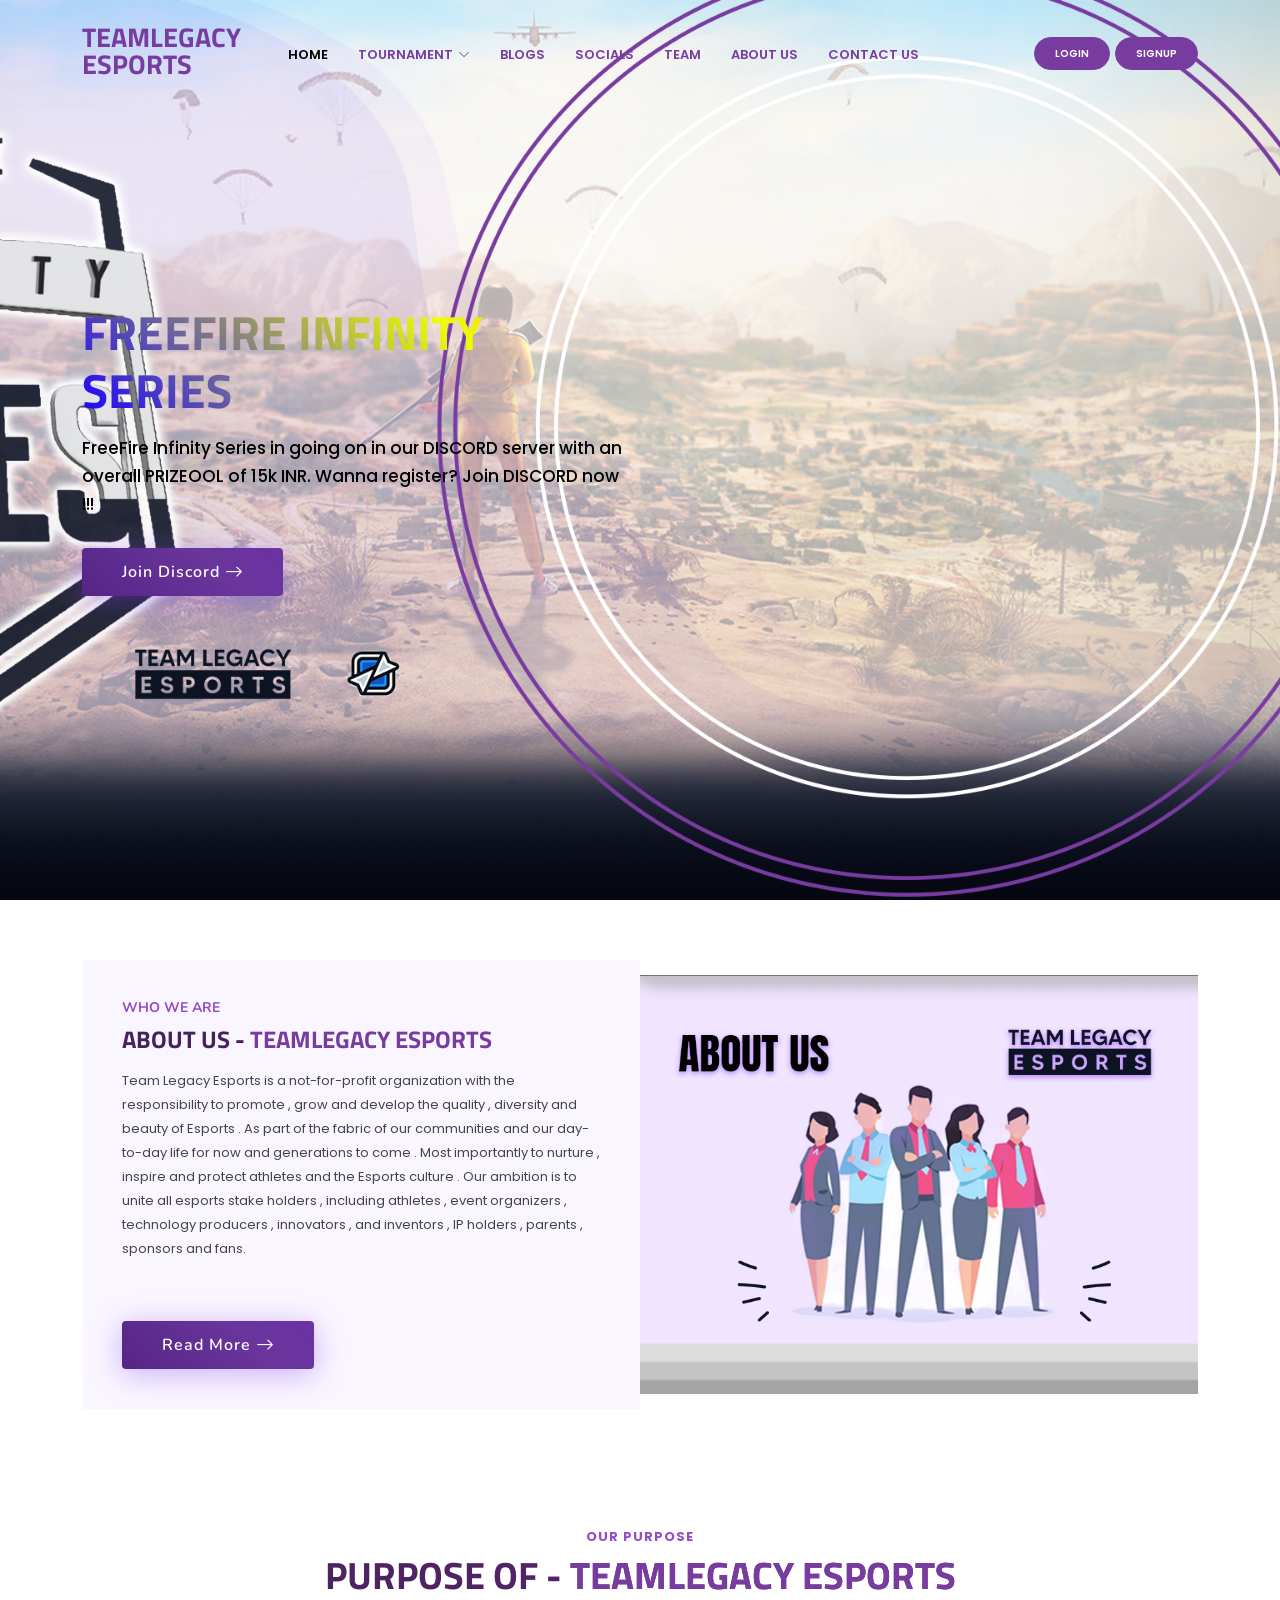
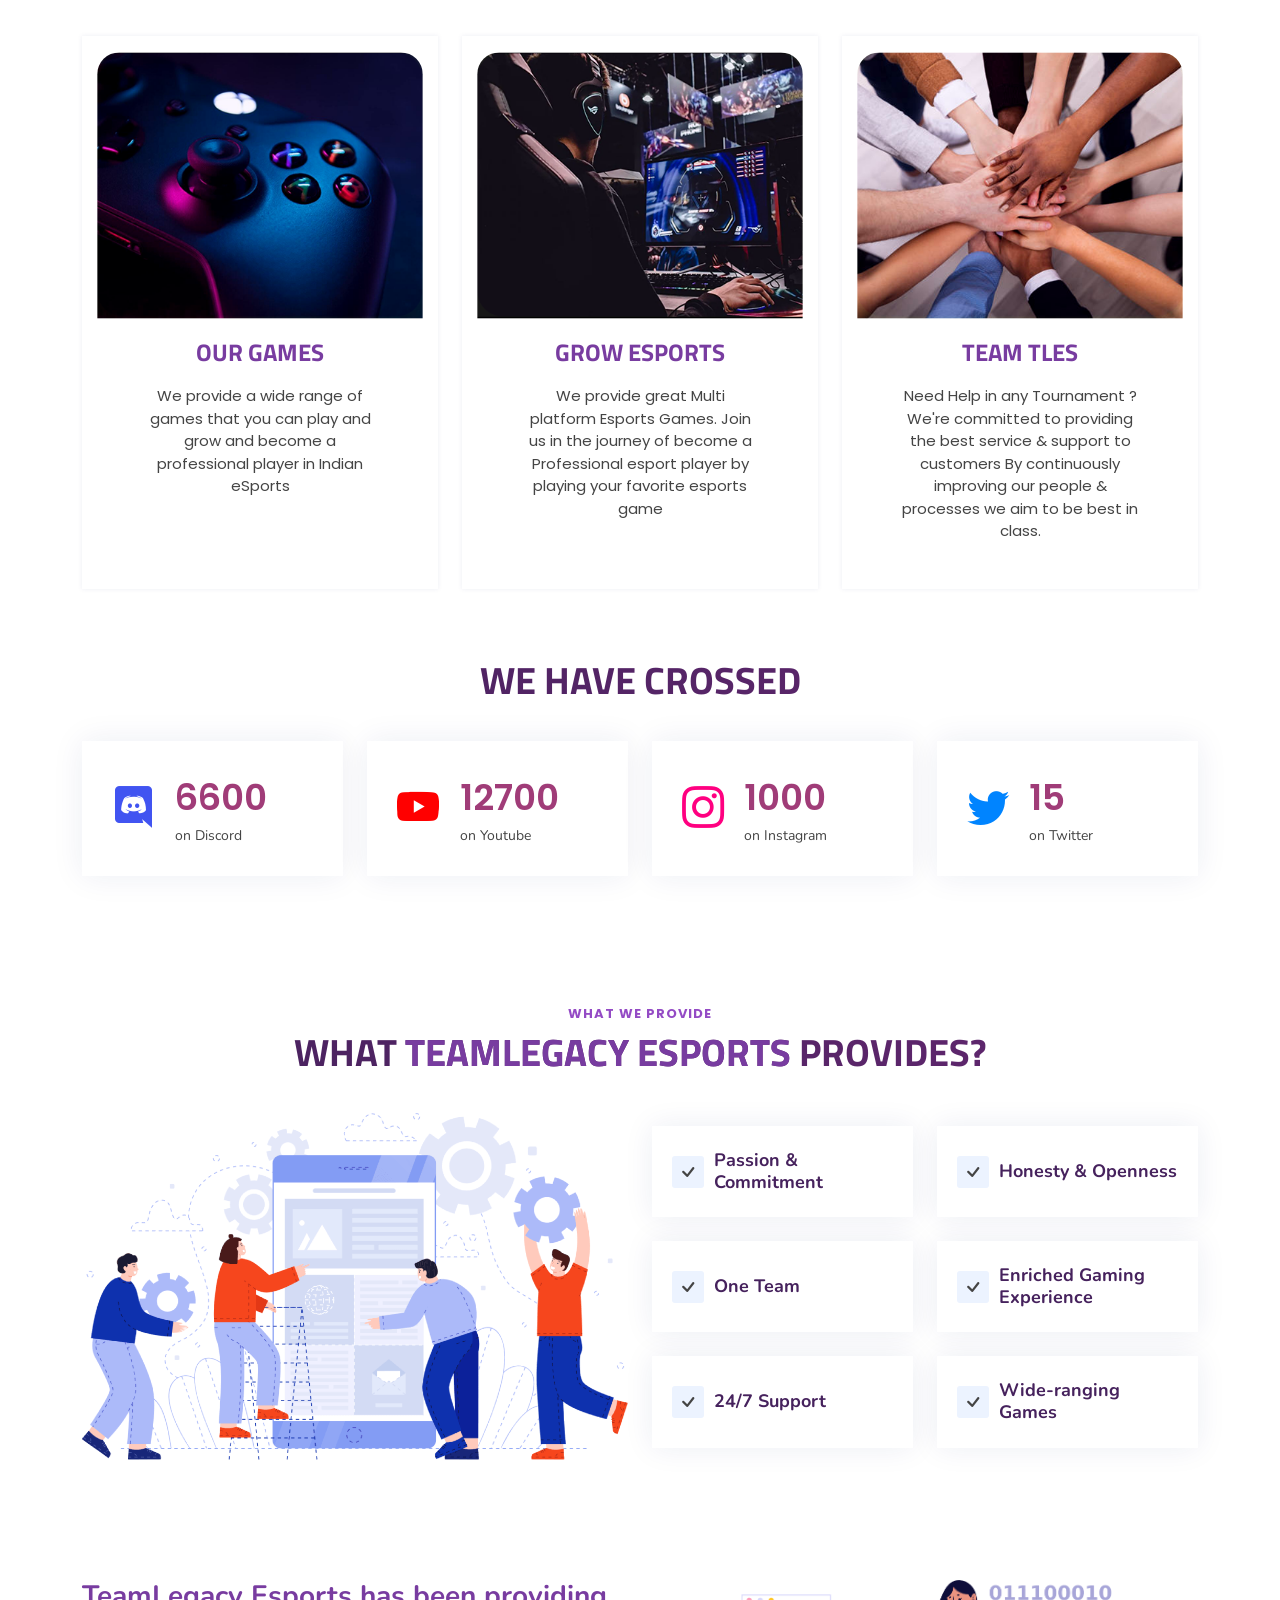
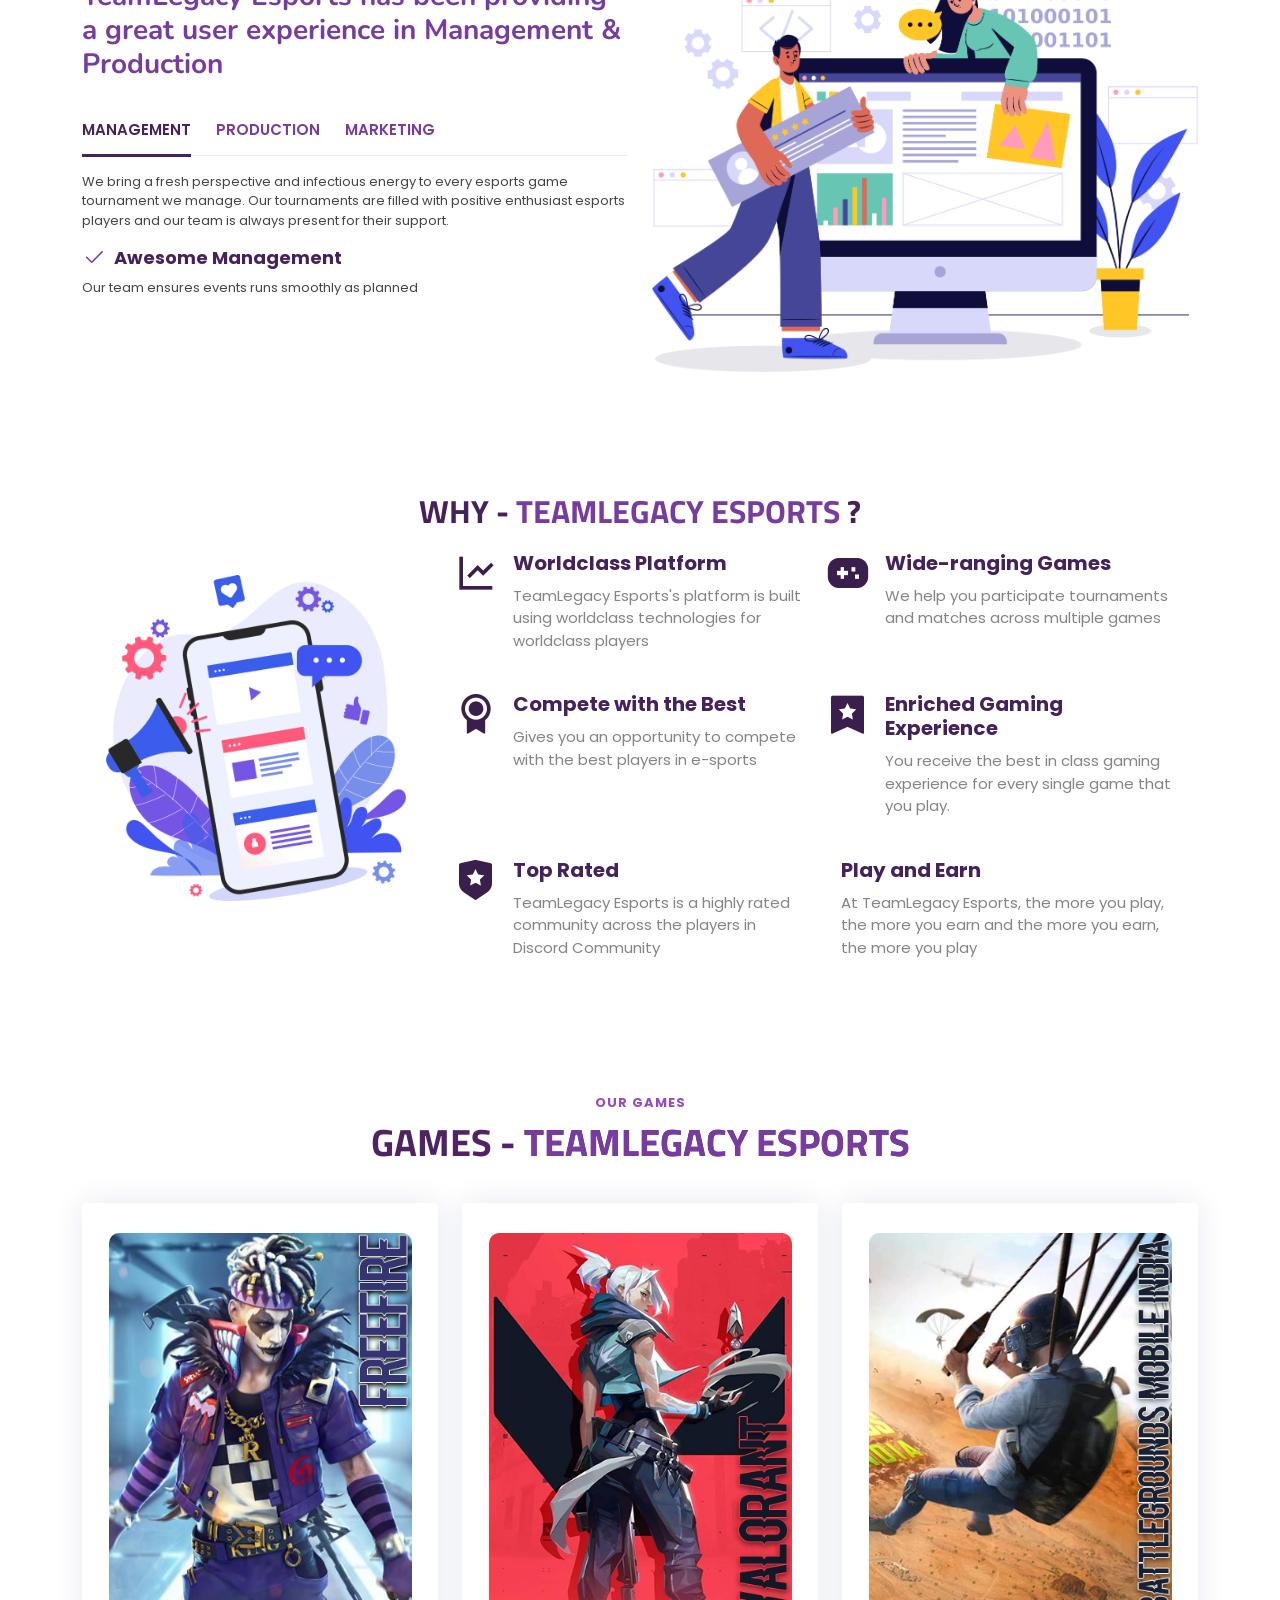
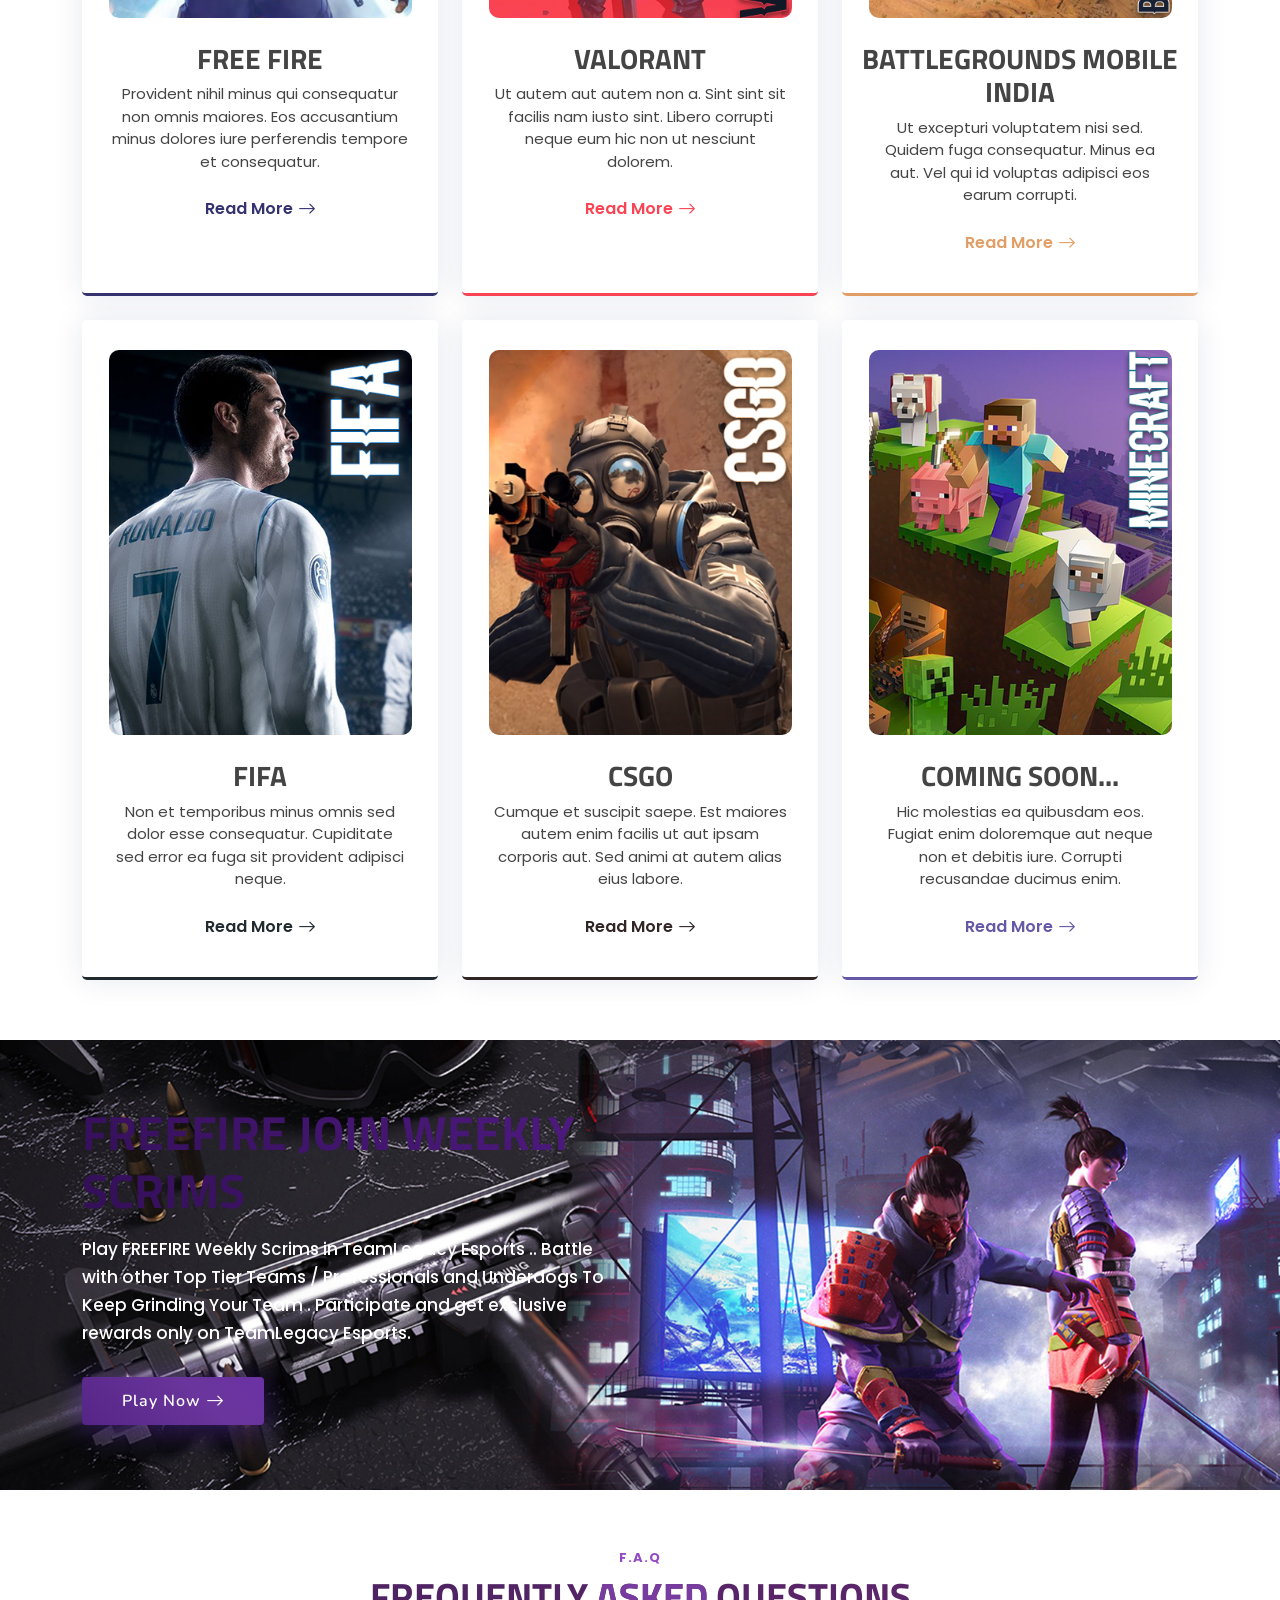
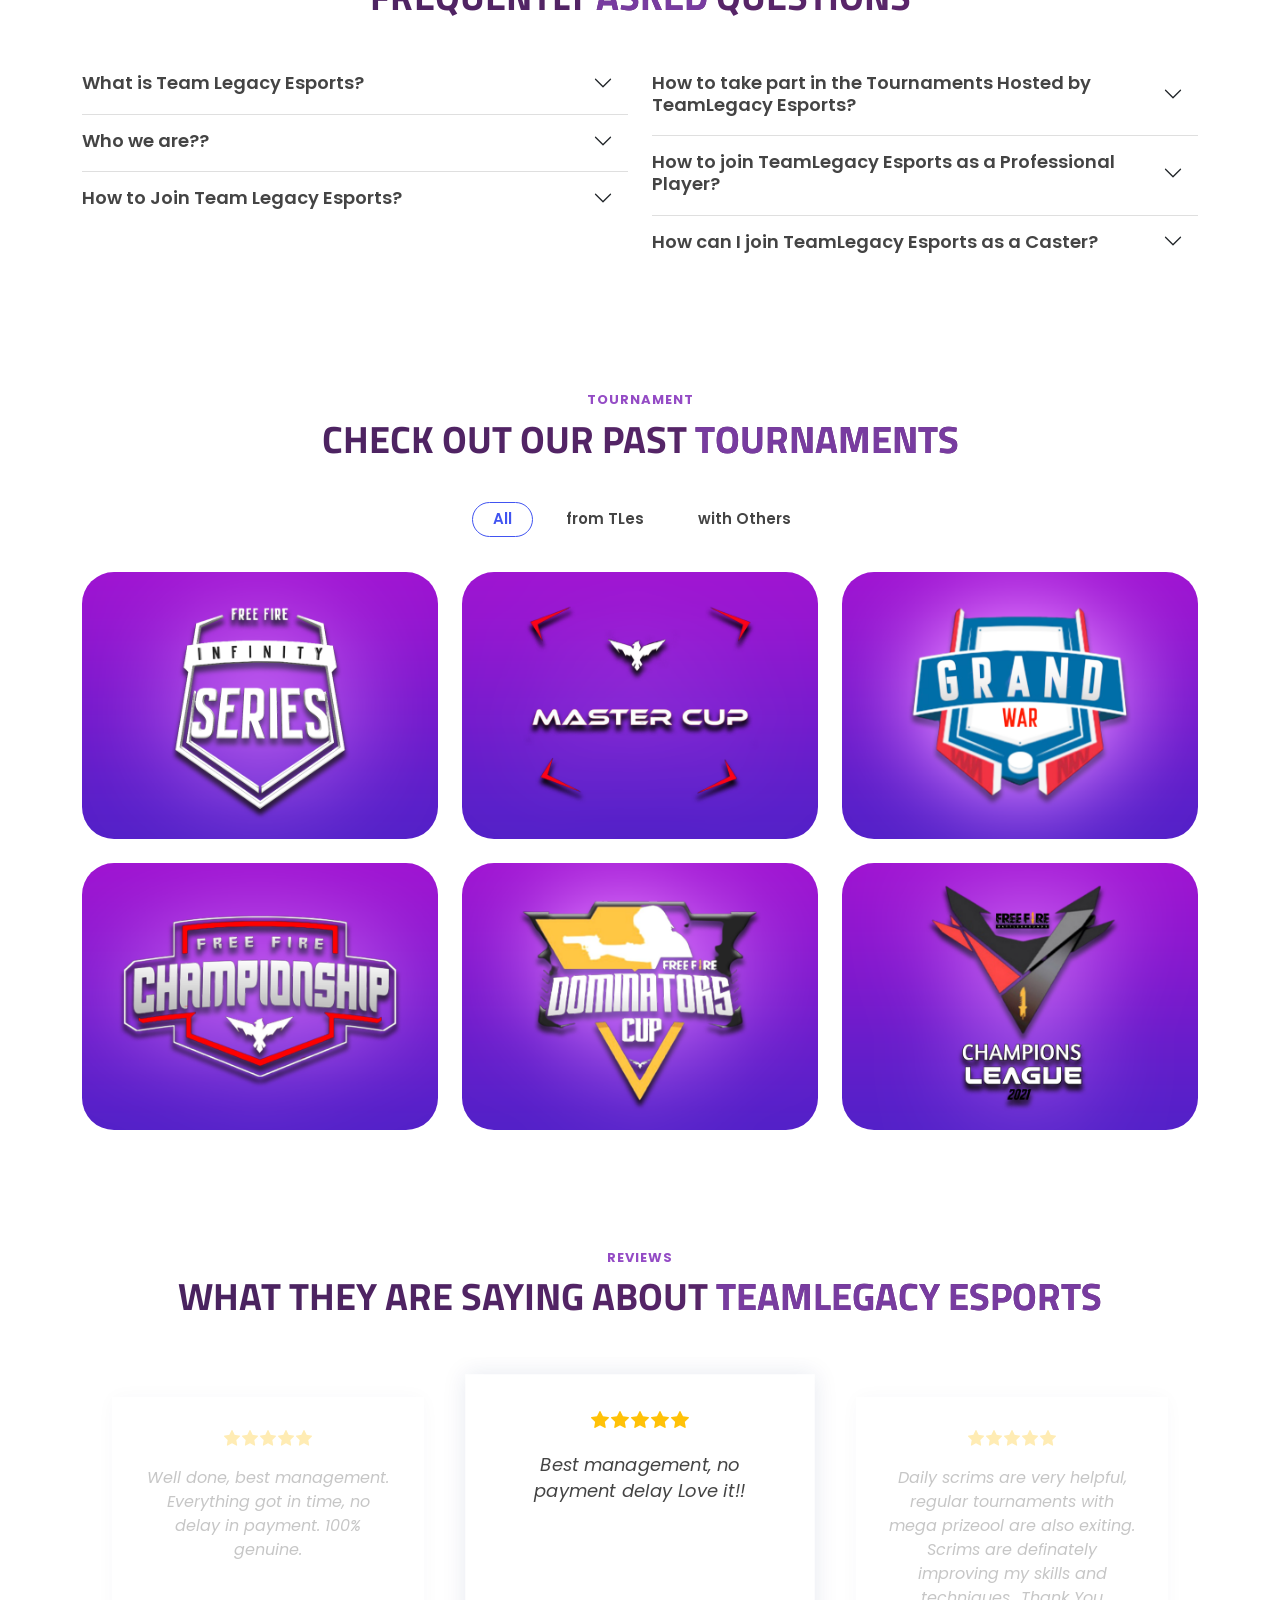
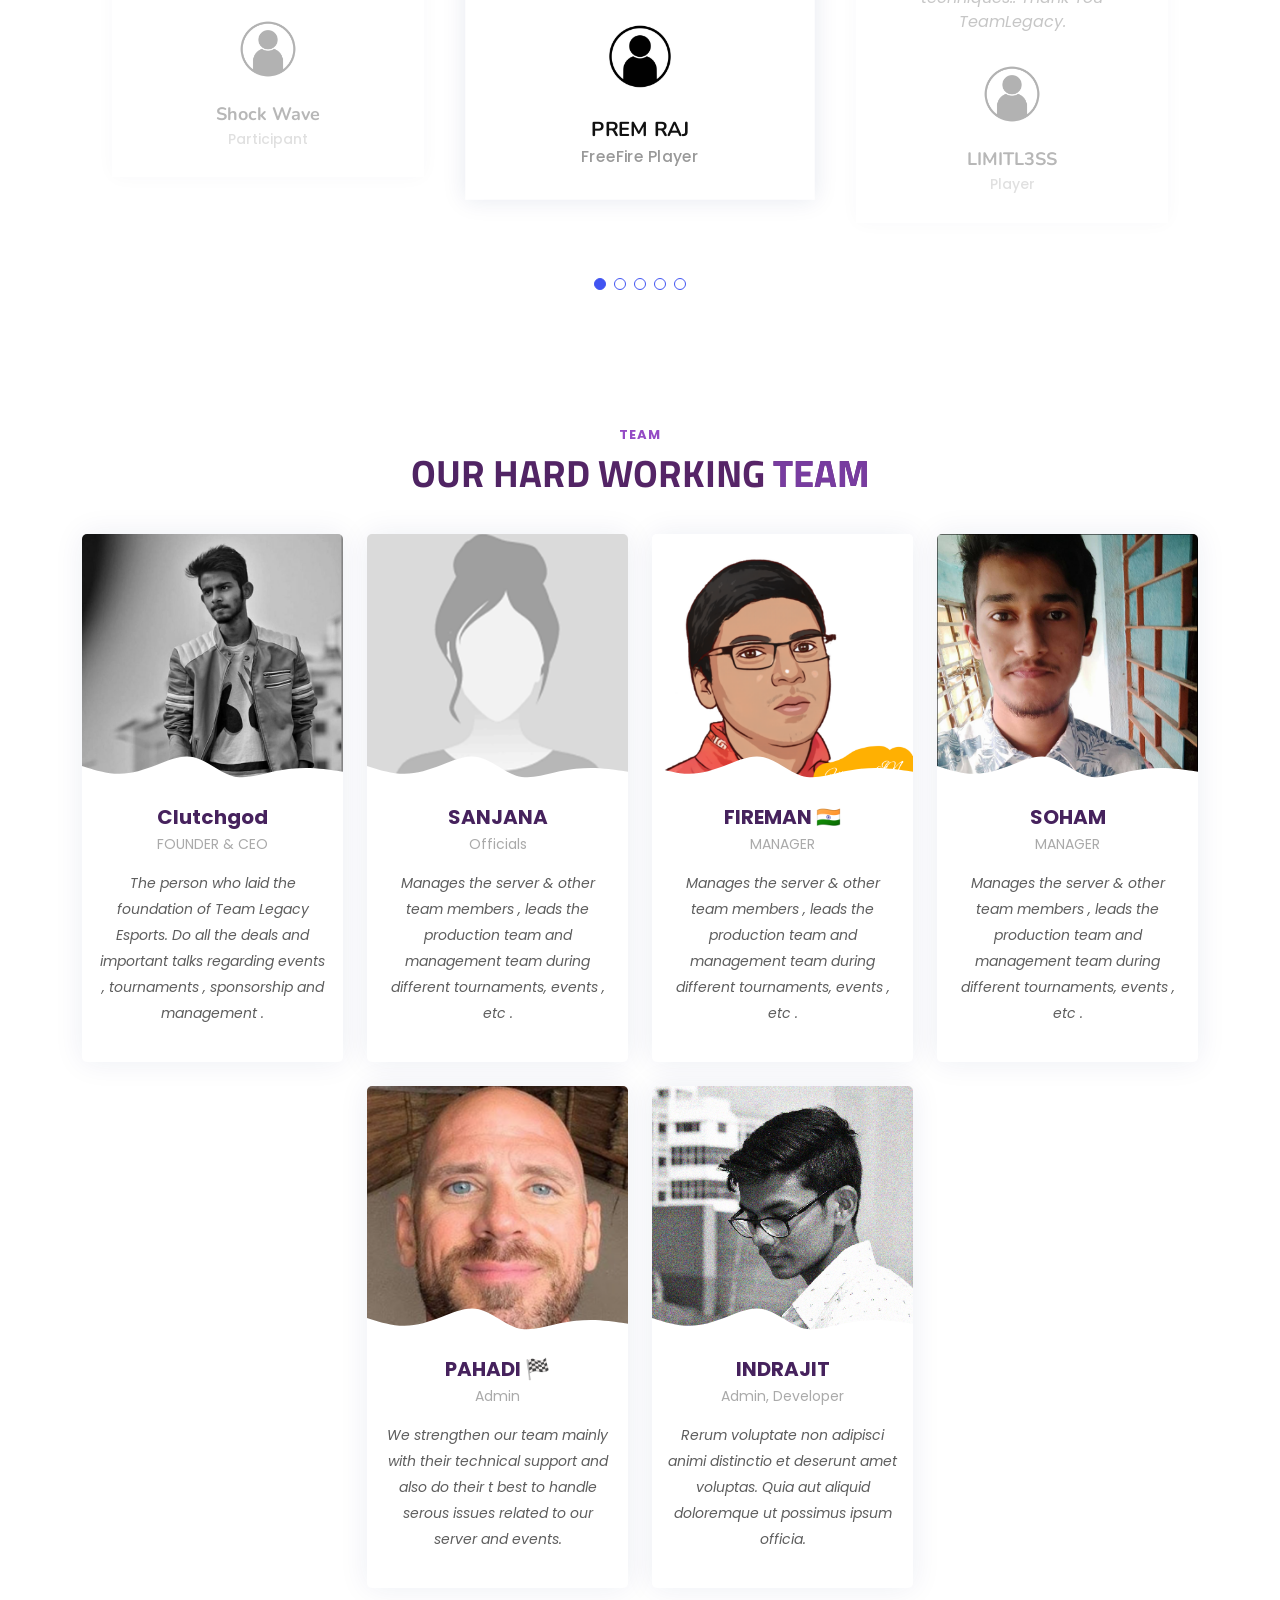
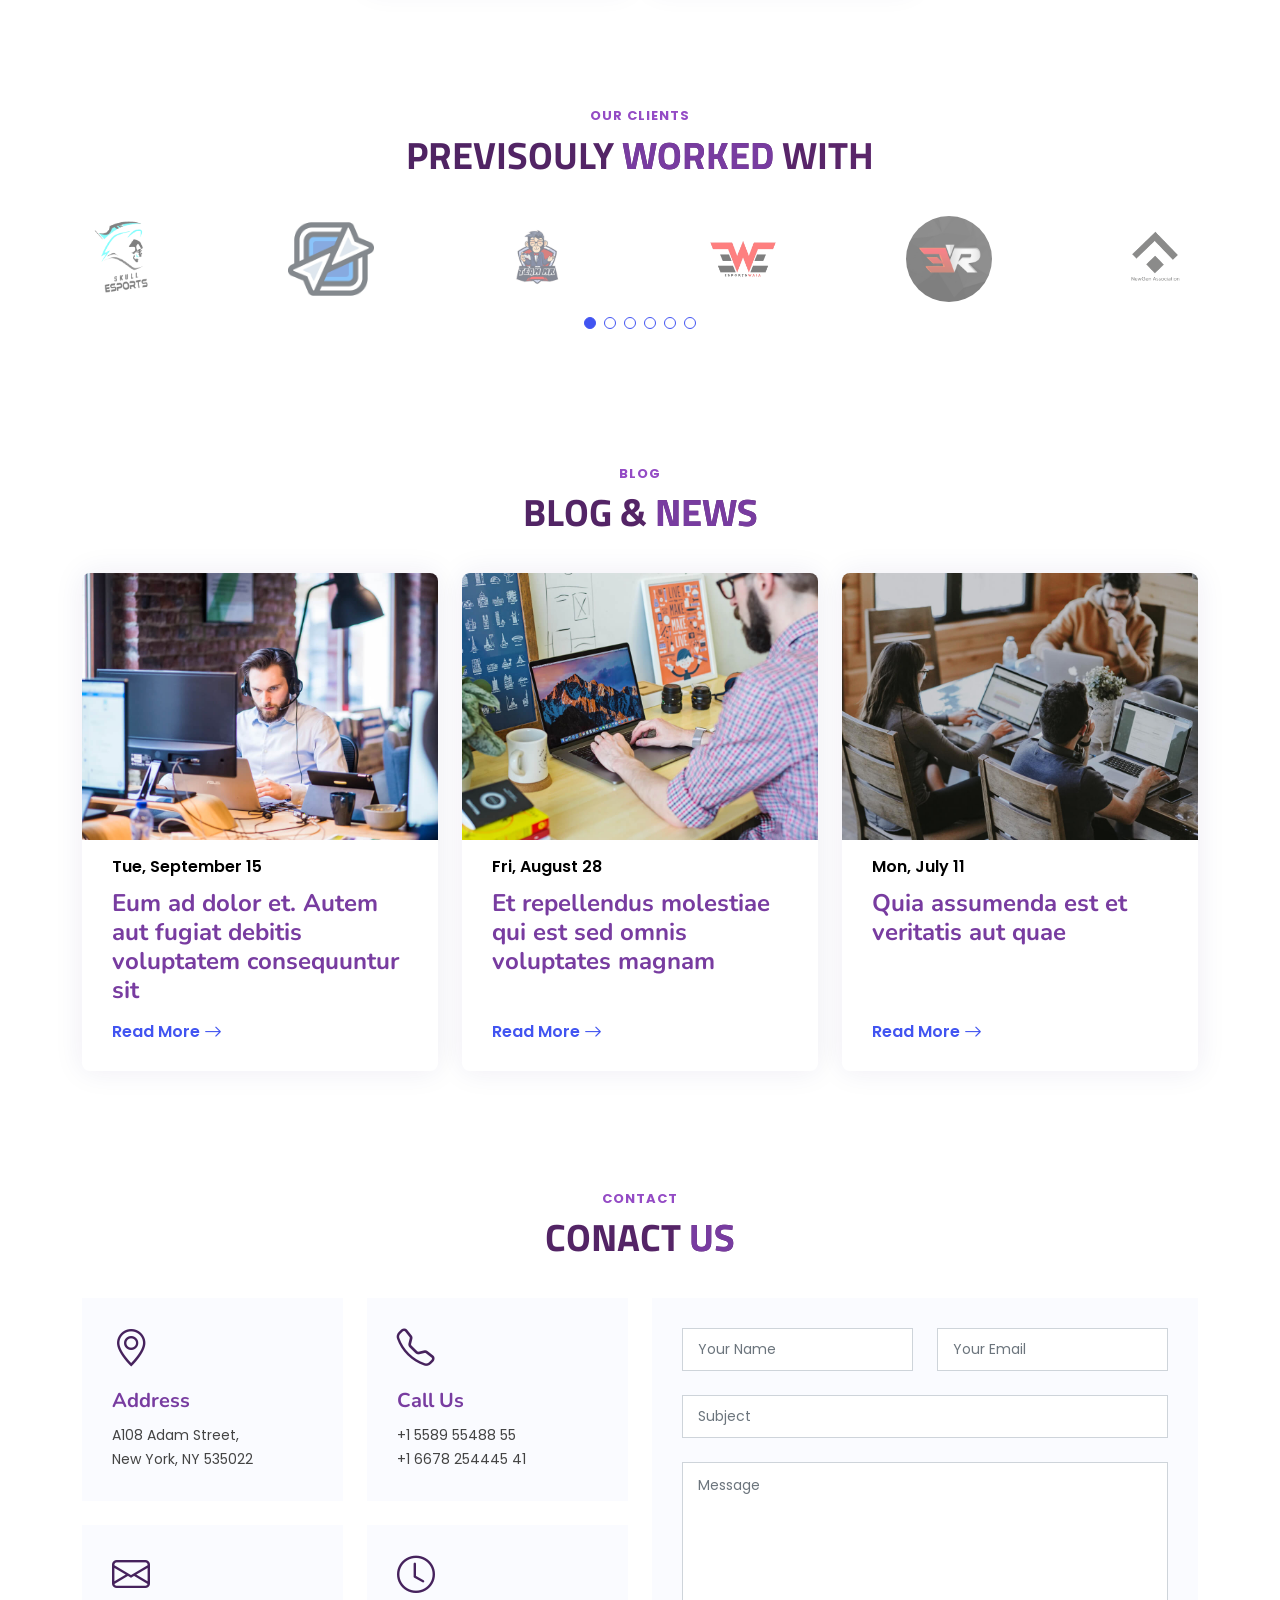
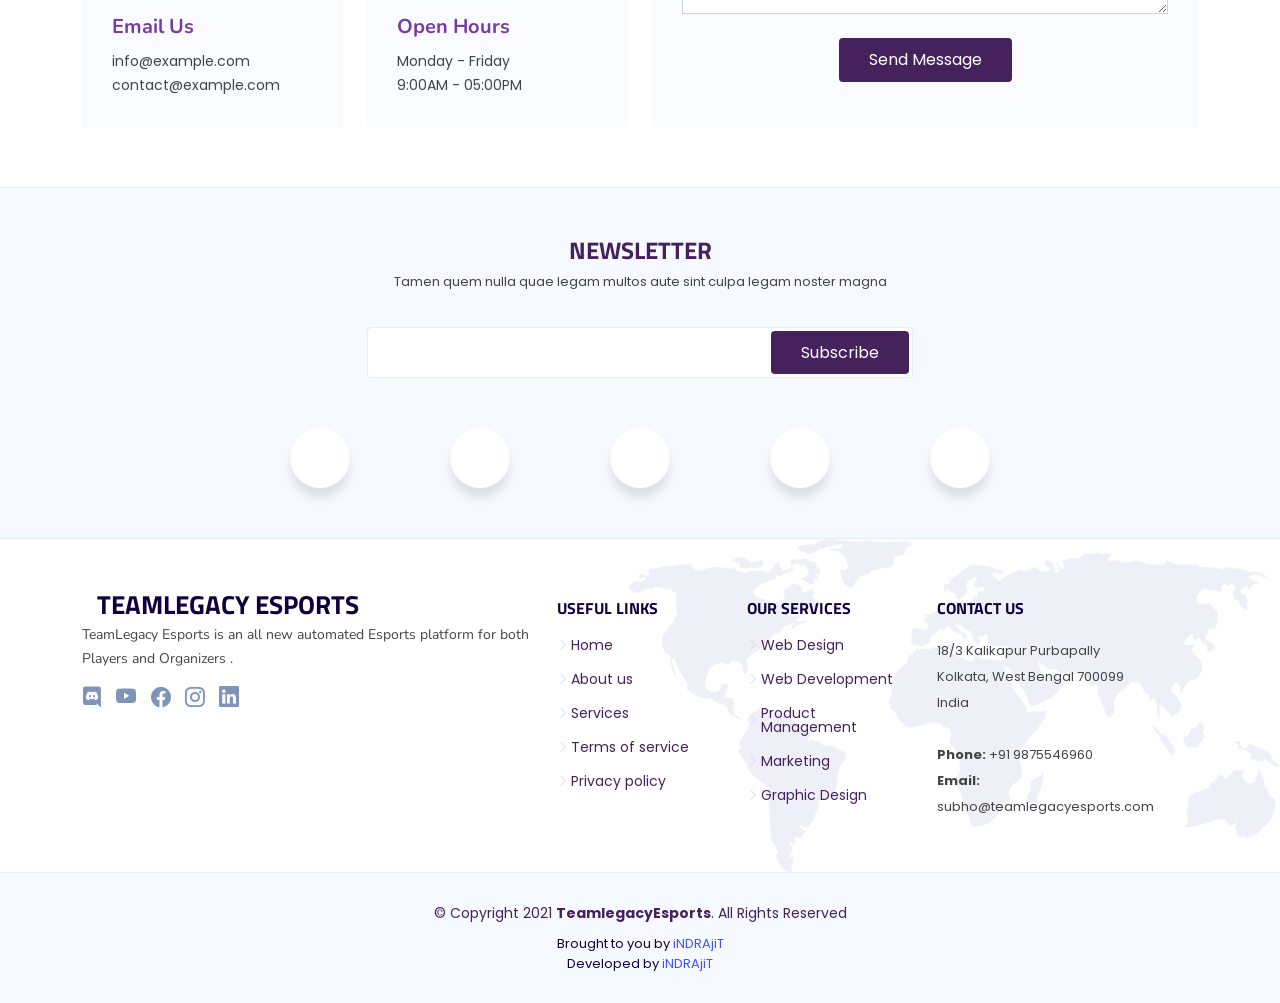
==== commit 55de8e6b: "Update index.html" ====
--- a/index.html
+++ b/index.html
@@ -1518,7 +1518,7 @@
             <h4>Useful Links</h4>
             <ul>
               <li><i class="bi bi-chevron-right"></i> <a href="#hero">Home</a></li>
-              <li><i class="bi bi-chevron-right"></i> <a href="#">About us</a></li>
+              <li><i class="bi bi-chevron-right"></i> <a href="#about">About us</a></li>
               <li><i class="bi bi-chevron-right"></i> <a href="#">Services</a></li>
               <li><i class="bi bi-chevron-right"></i> <a href="#">Terms of service</a></li>
               <li><i class="bi bi-chevron-right"></i> <a href="#">Privacy policy</a></li>
@@ -1539,11 +1539,11 @@
           <div class="col-lg-3 col-md-12 footer-contact text-center text-md-start">
             <h4>Contact Us</h4>
             <p>
-              A108 Adam Street <br>
-              New York, NY 535022<br>
-              United States <br><br>
-              <strong>Phone:</strong> +1 5589 55488 55<br>
-              <strong>Email:</strong> info@example.com<br>
+              18/3 Kalikapur Purbapally <br>
+              Kolkata, West Bengal 700099<br>
+              India <br><br>
+              <strong>Phone:</strong> +91 9875546960<br>
+              <strong>Email:</strong> subho@teamlegacyesports.com<br>
             </p>
 
           </div>
@@ -1564,7 +1564,7 @@
         <!-- Purchase the pro version with working PHP/AJAX contact form: https://bootstrapmade.com/flexstart-bootstrap-startup-template/ -->
         Brought to you by <a href="https://www.instagram.com/i_n_d_r_a_j_i_t_02/"> iNDRAjiT</a> <br>
         Developed by <a href="https://www.facebook.com/profile.php?id=100033803686797"> iNDRAjiT</a> <br>
-        Designed by <a href="https://bootstrapmade.com/">BootstrapMade</a>
+        <!-- Designed by <a href="https://bootstrapmade.com/">BootstrapMade</a> -->
       </div>
     </div>
   </footer><!-- End Footer -->
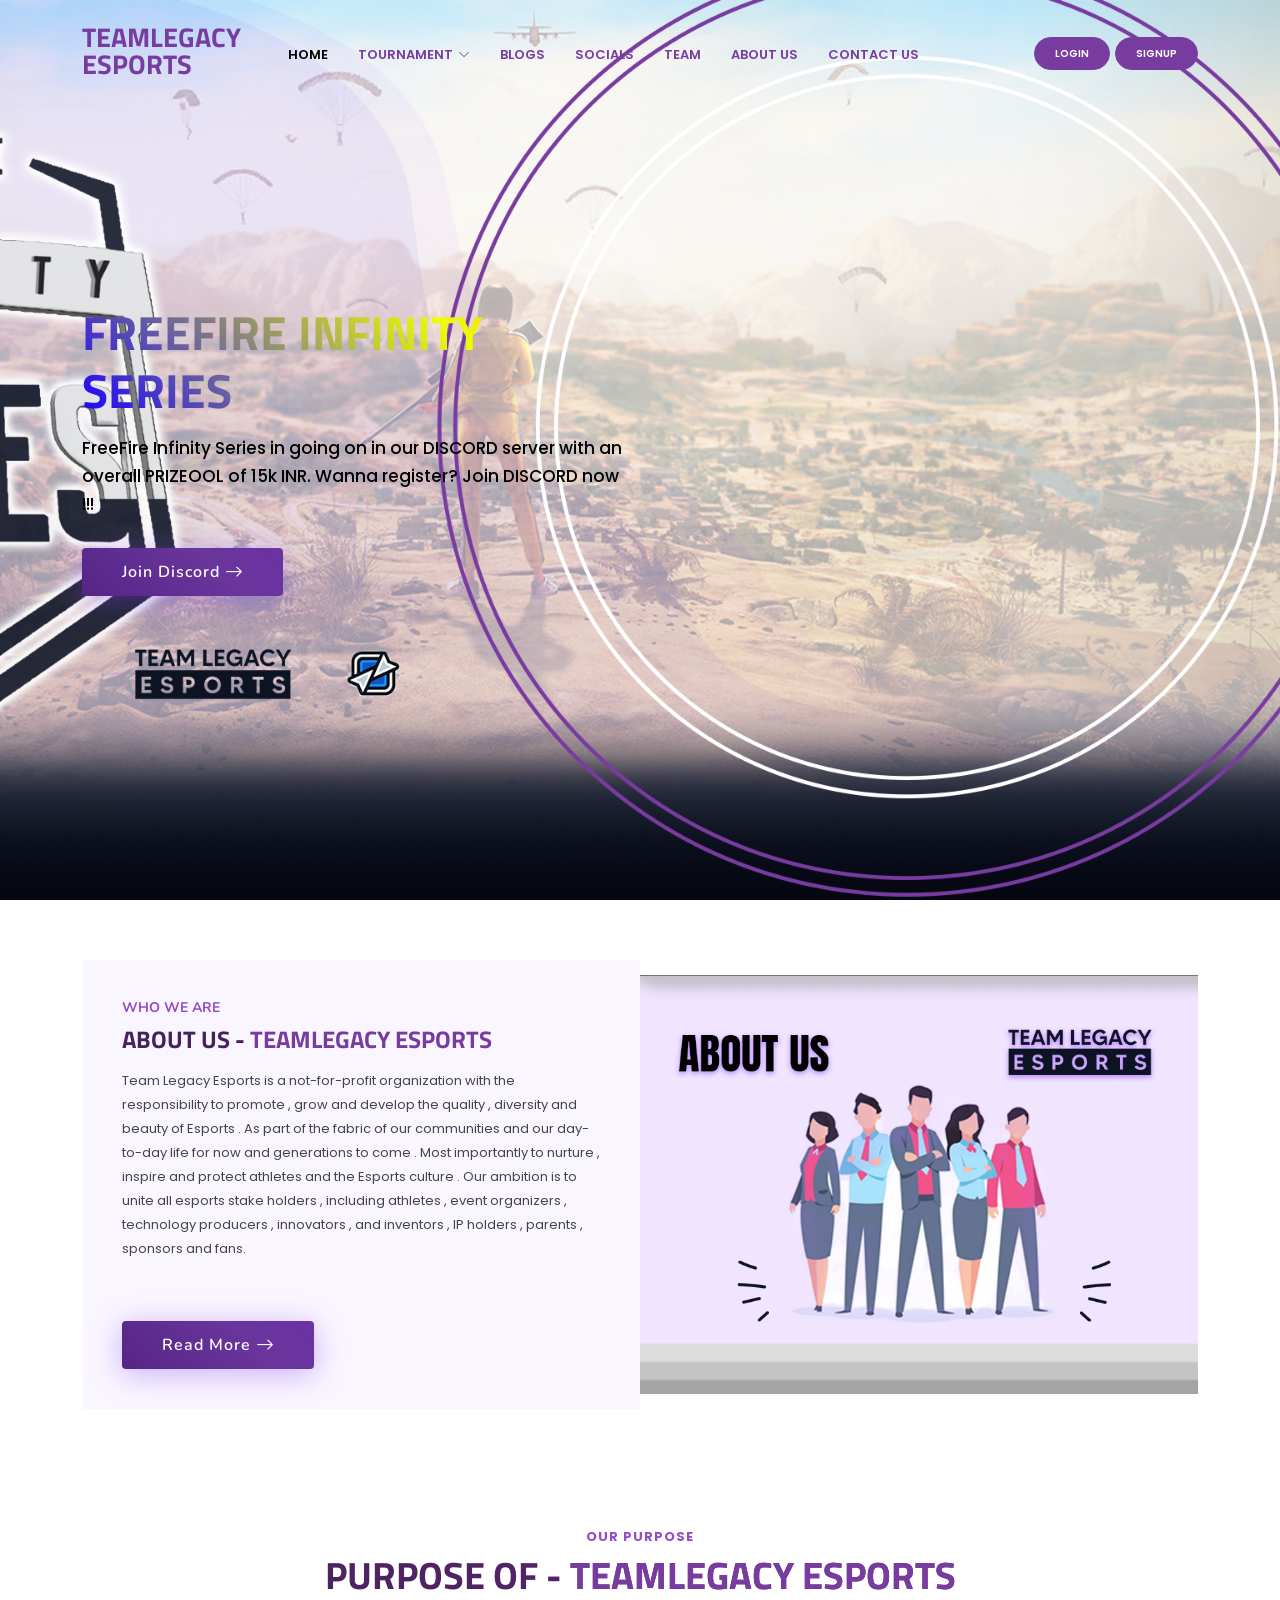
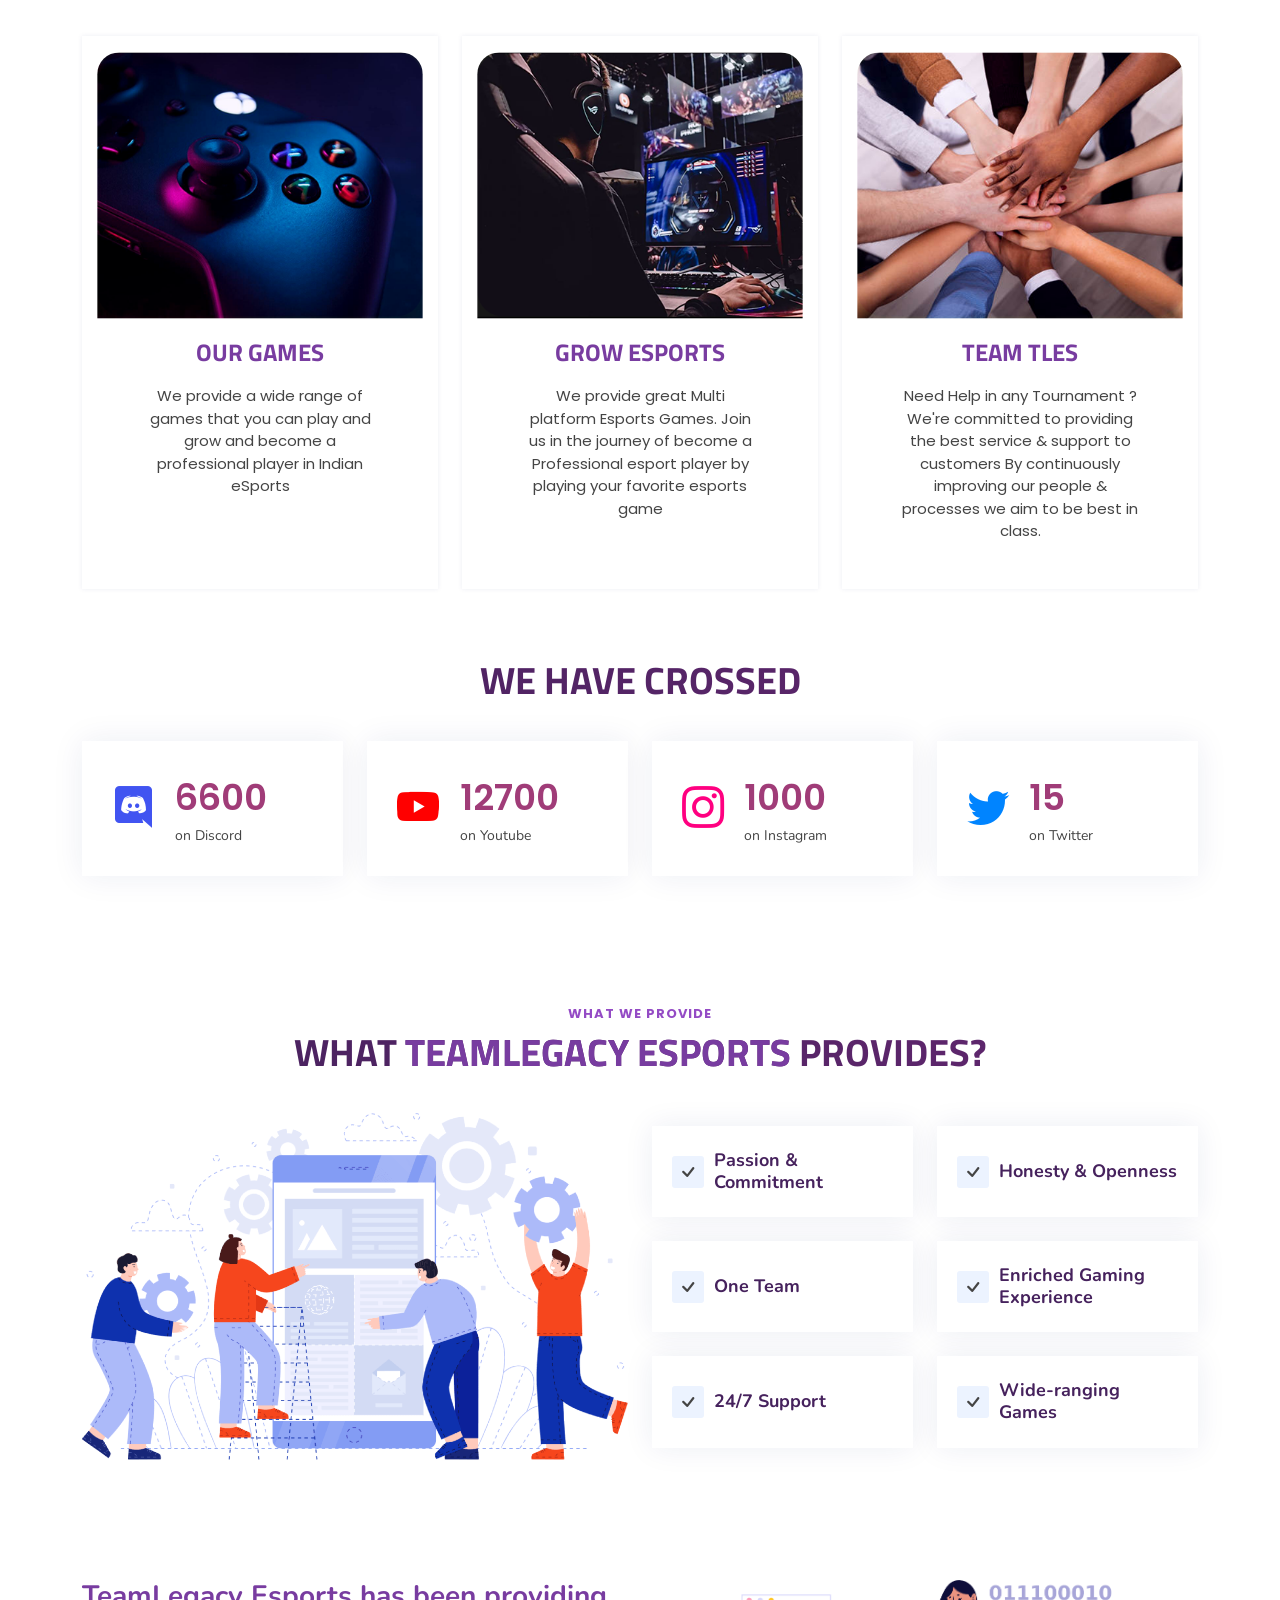
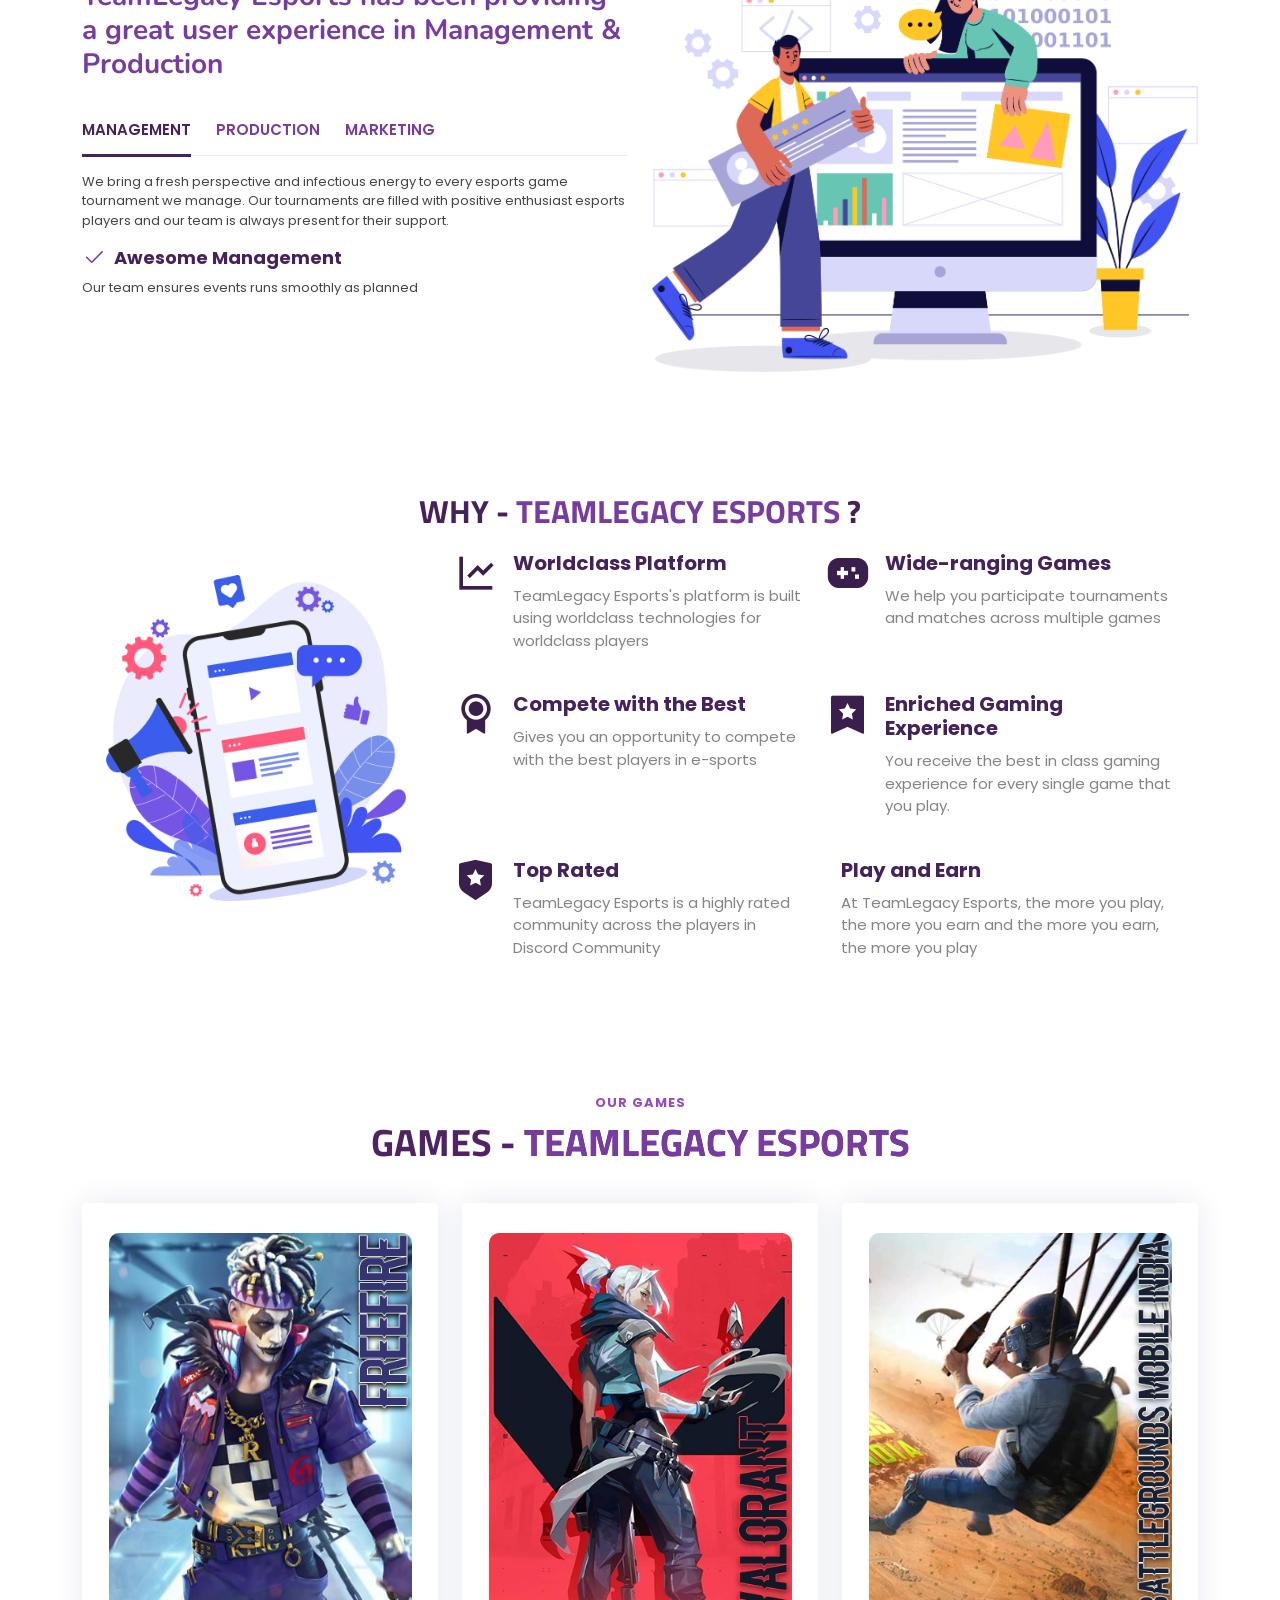
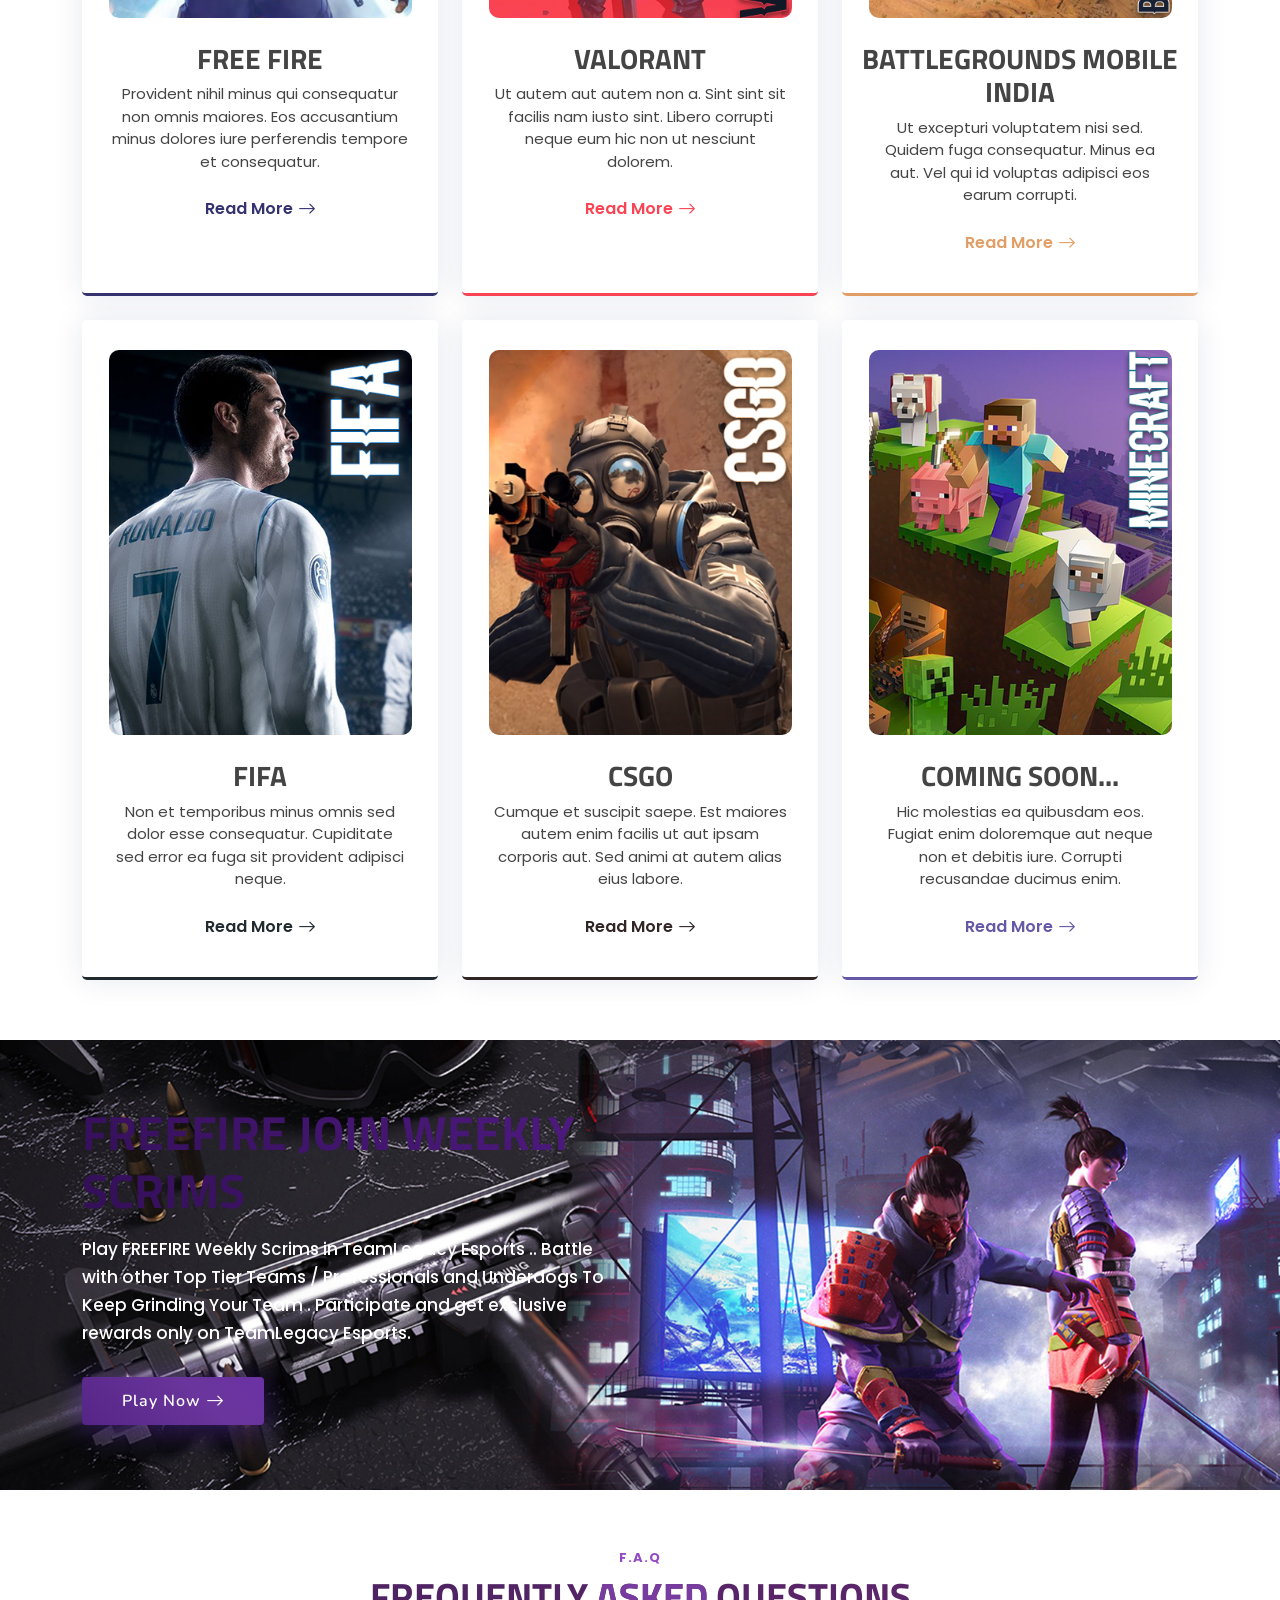
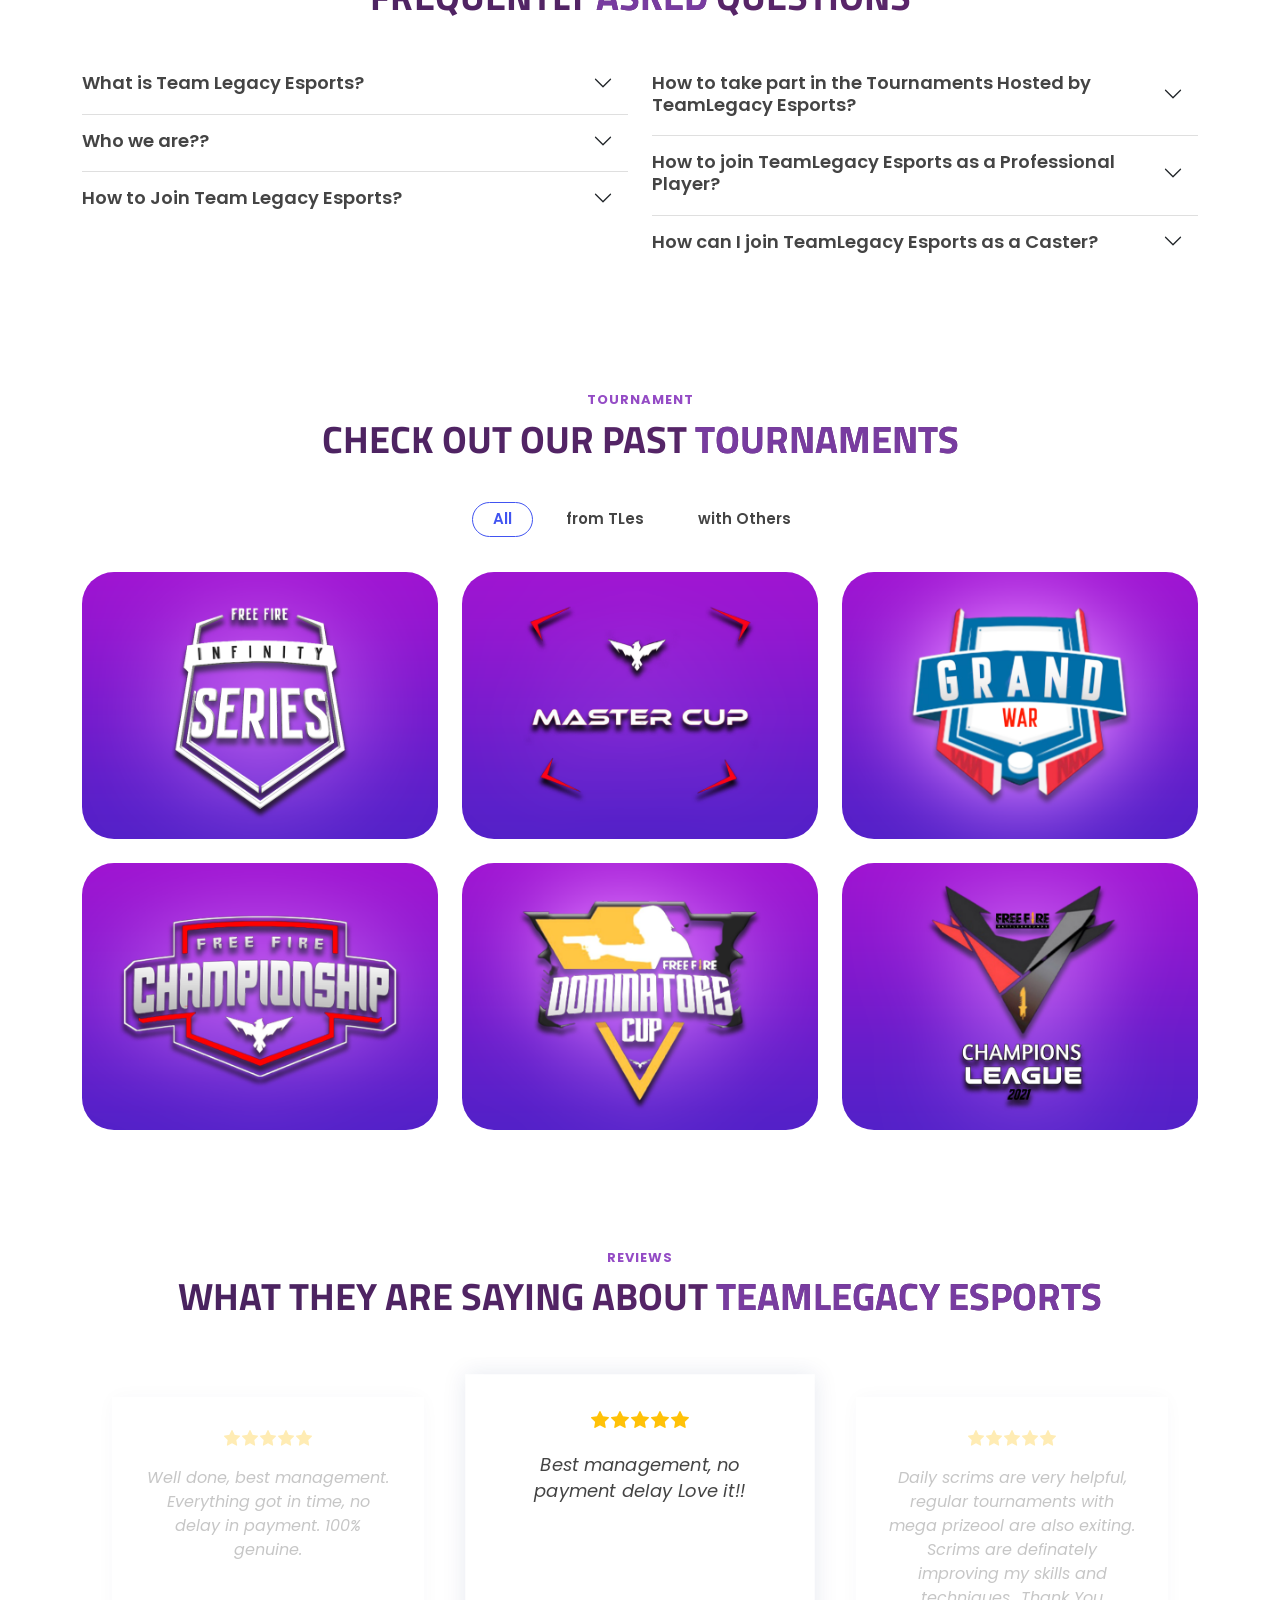
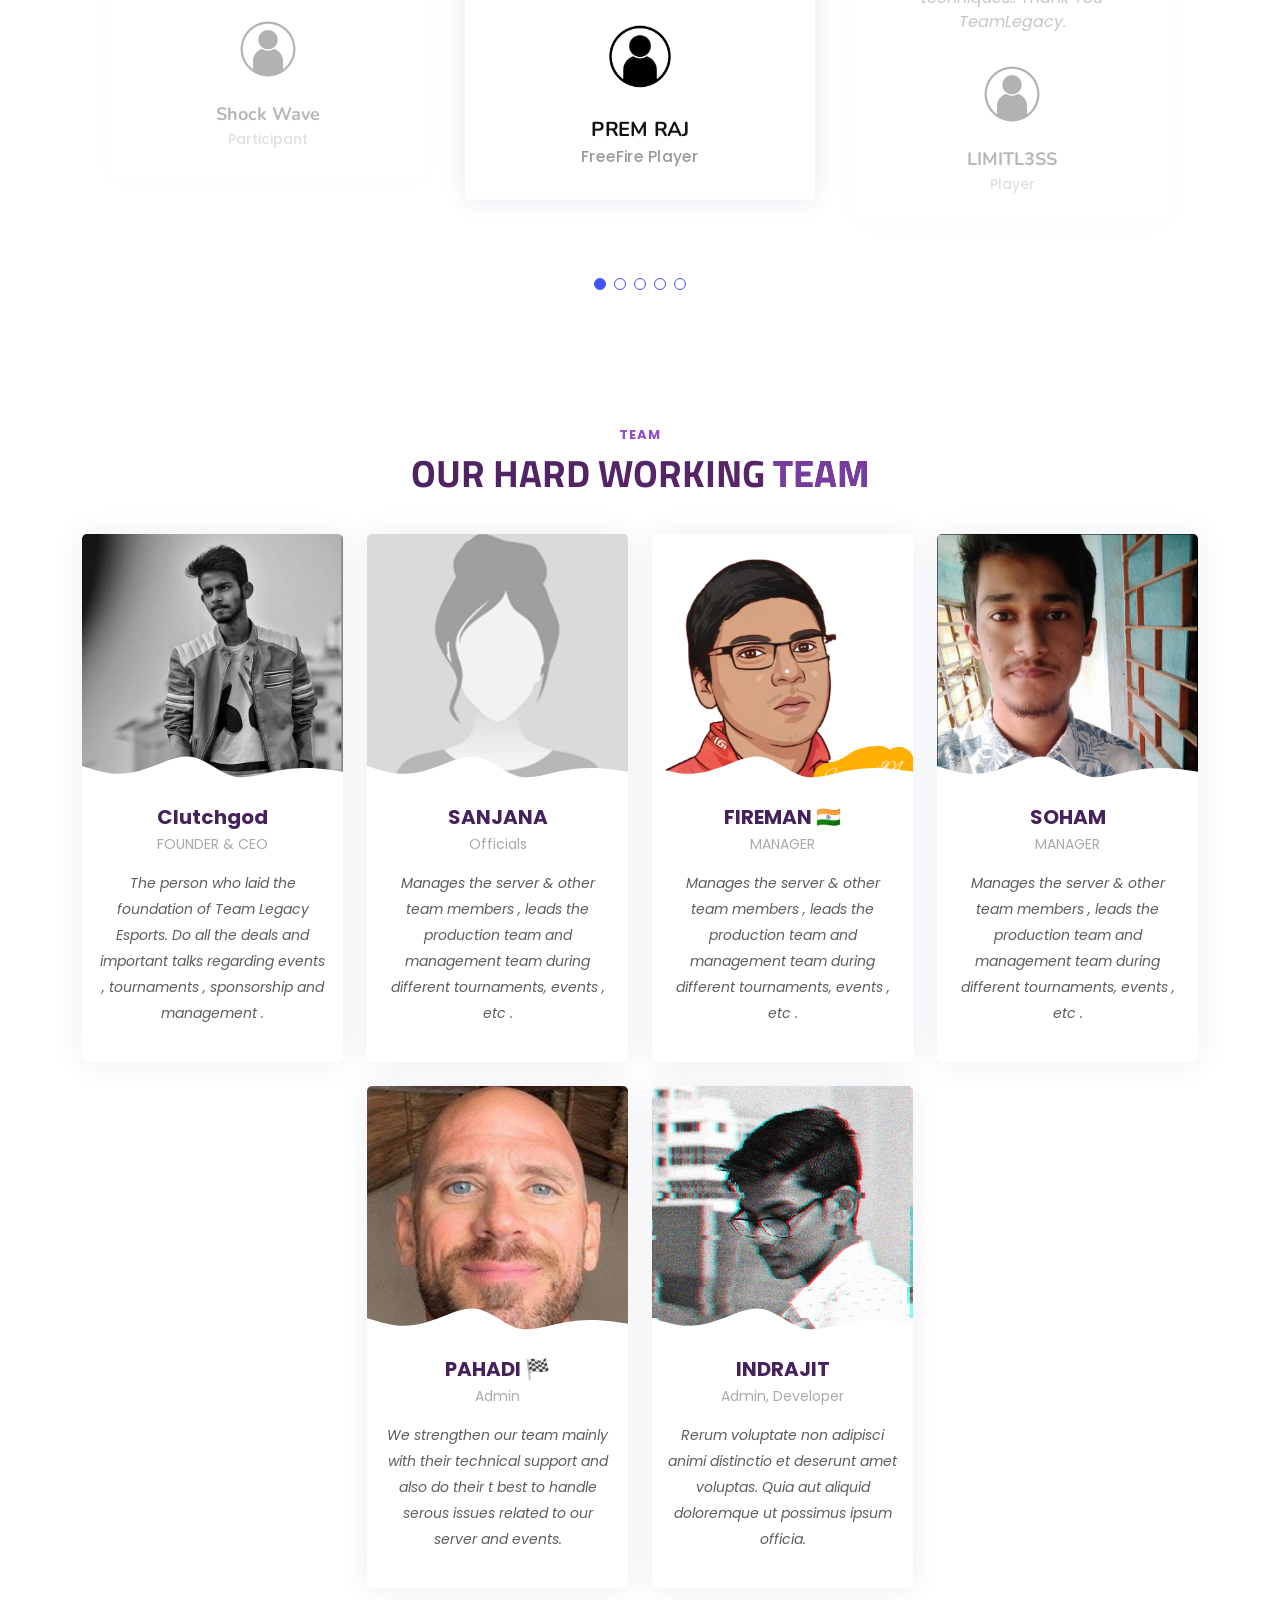
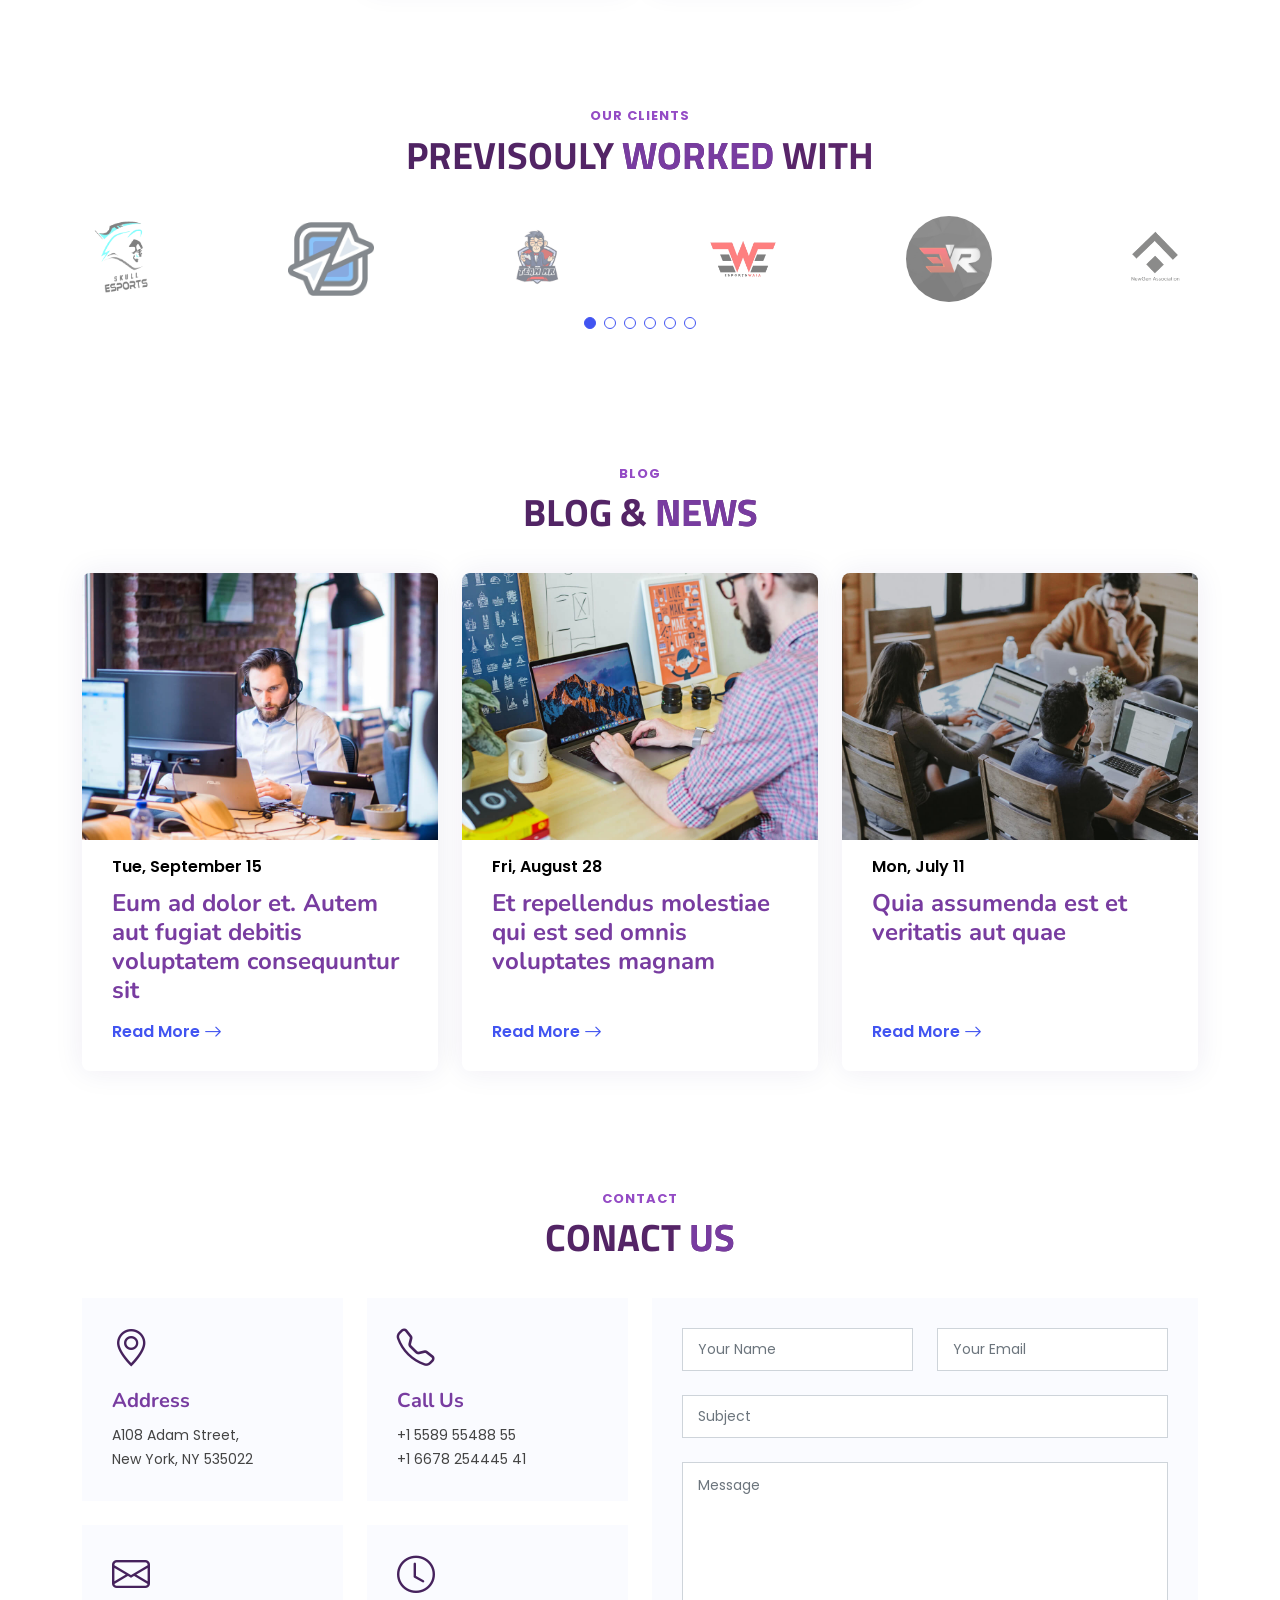
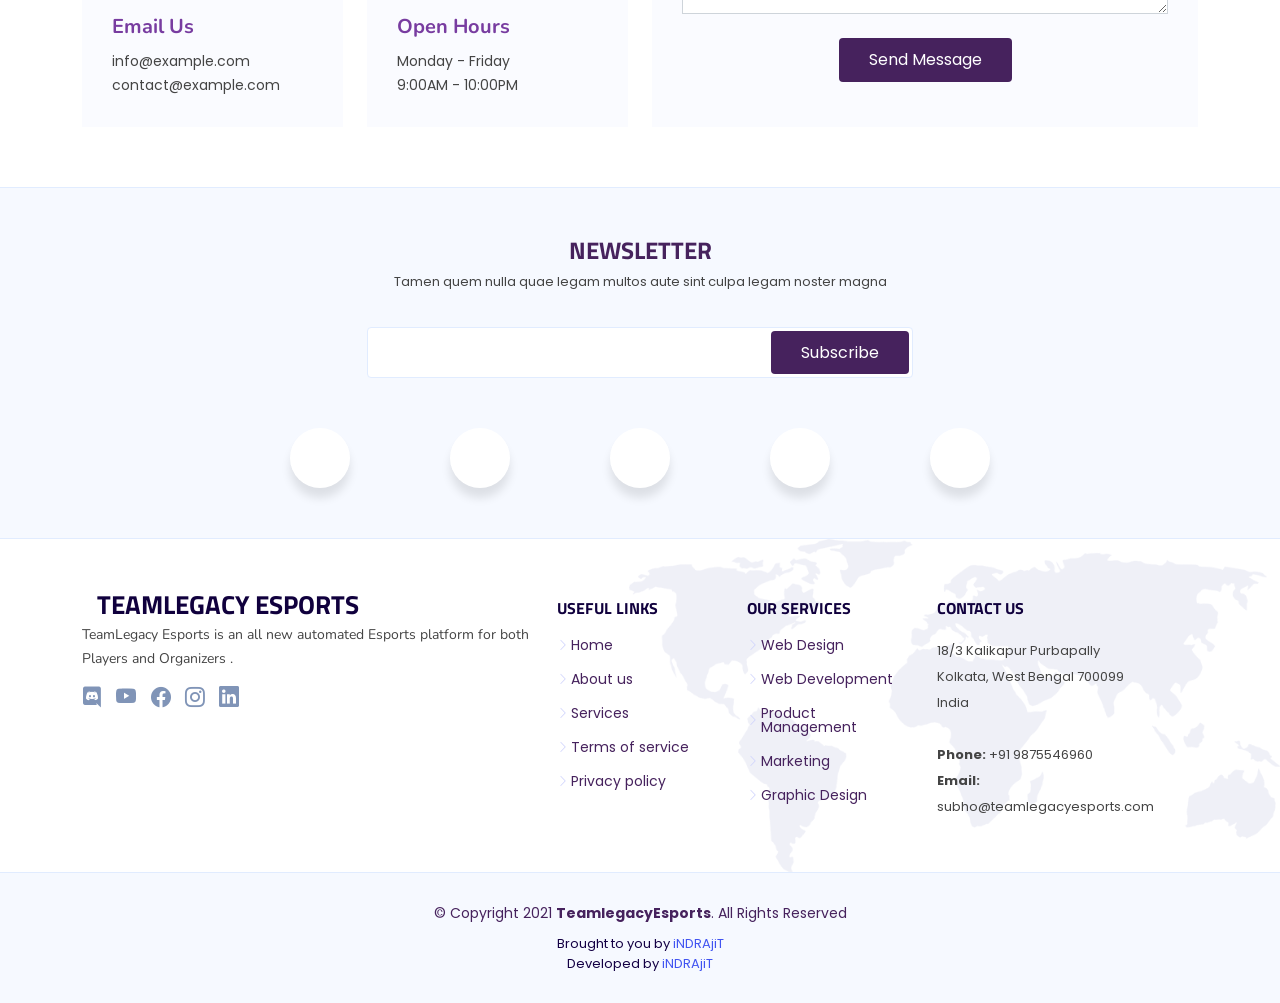
==== commit 2b658577: "Update index.html" ====
--- a/index.html
+++ b/index.html
@@ -1305,7 +1305,7 @@
                 <div class="info-box">
                   <i class="bi bi-clock"></i>
                   <h3>Open Hours</h3>
-                  <p>Monday - Friday<br>9:00AM - 05:00PM</p>
+                  <p>Monday - Friday<br>9:00AM - 10:00PM</p>
                 </div>
               </div>
             </div>
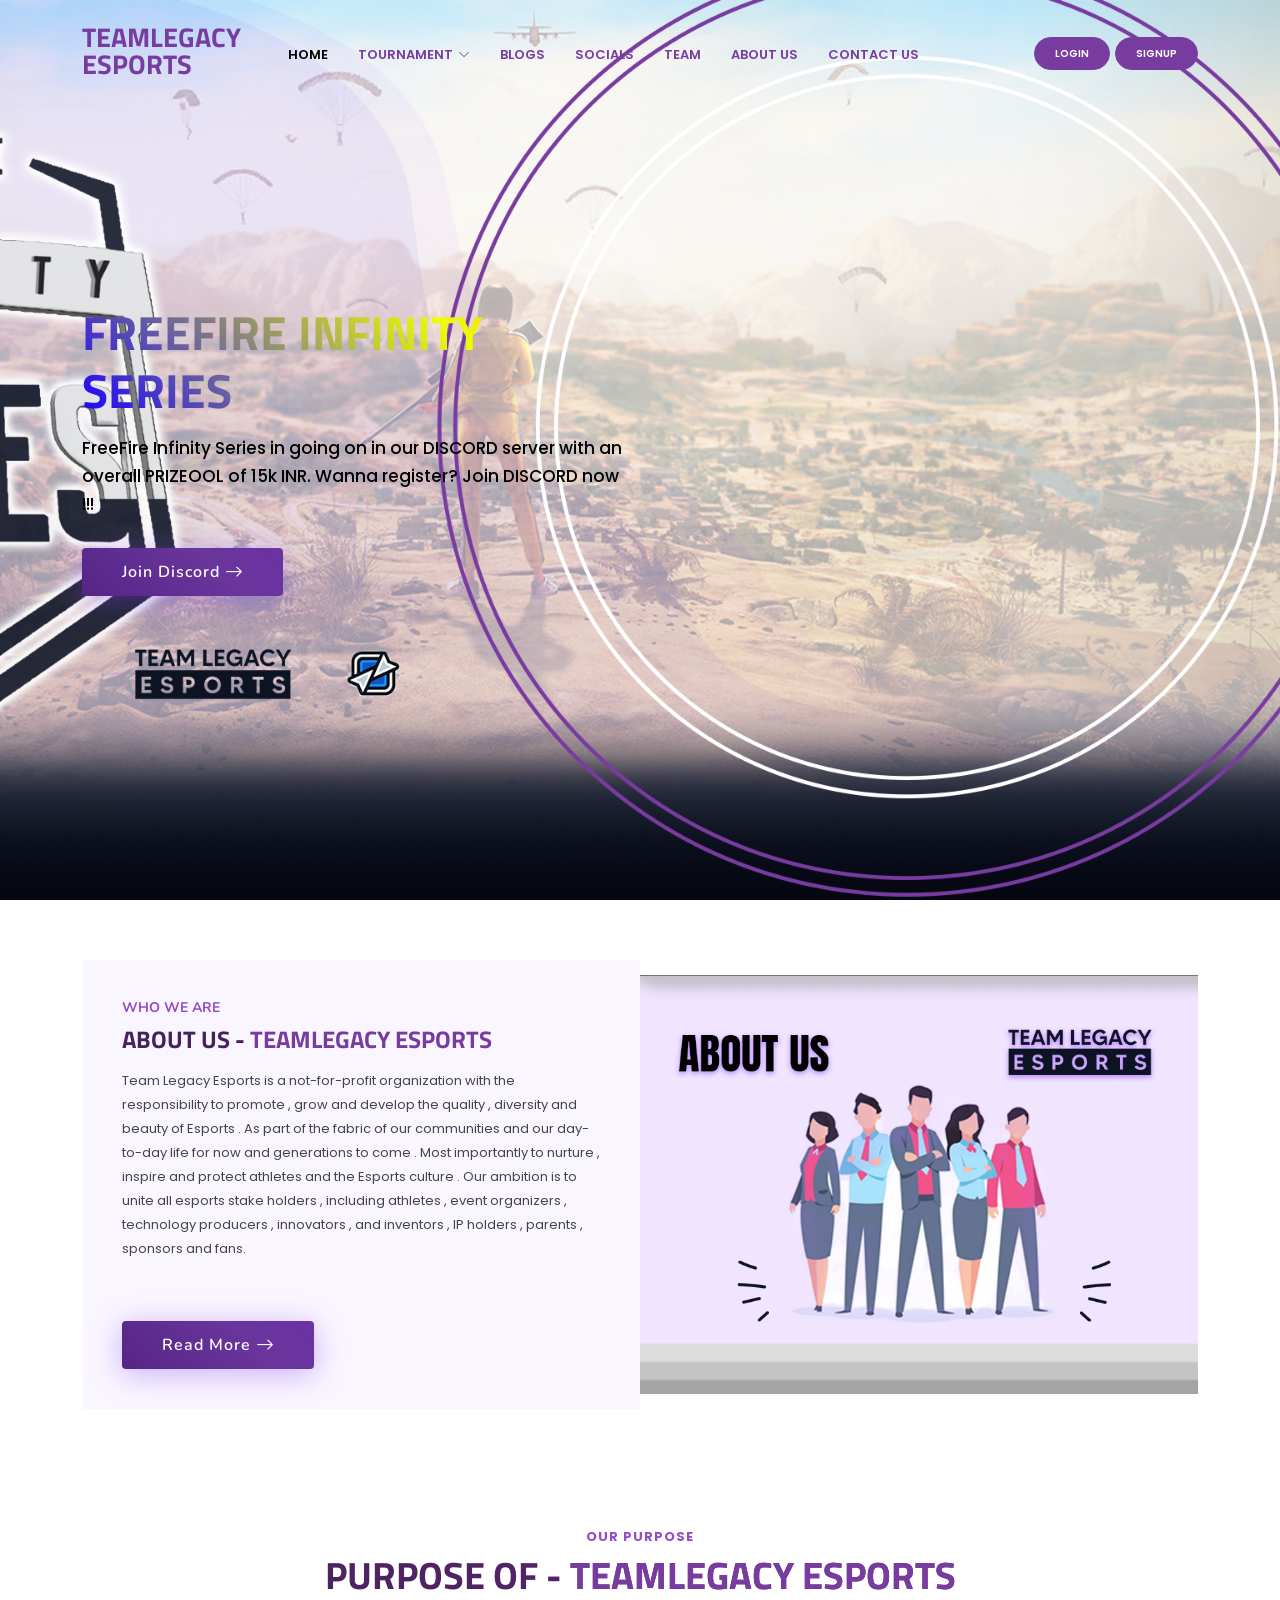
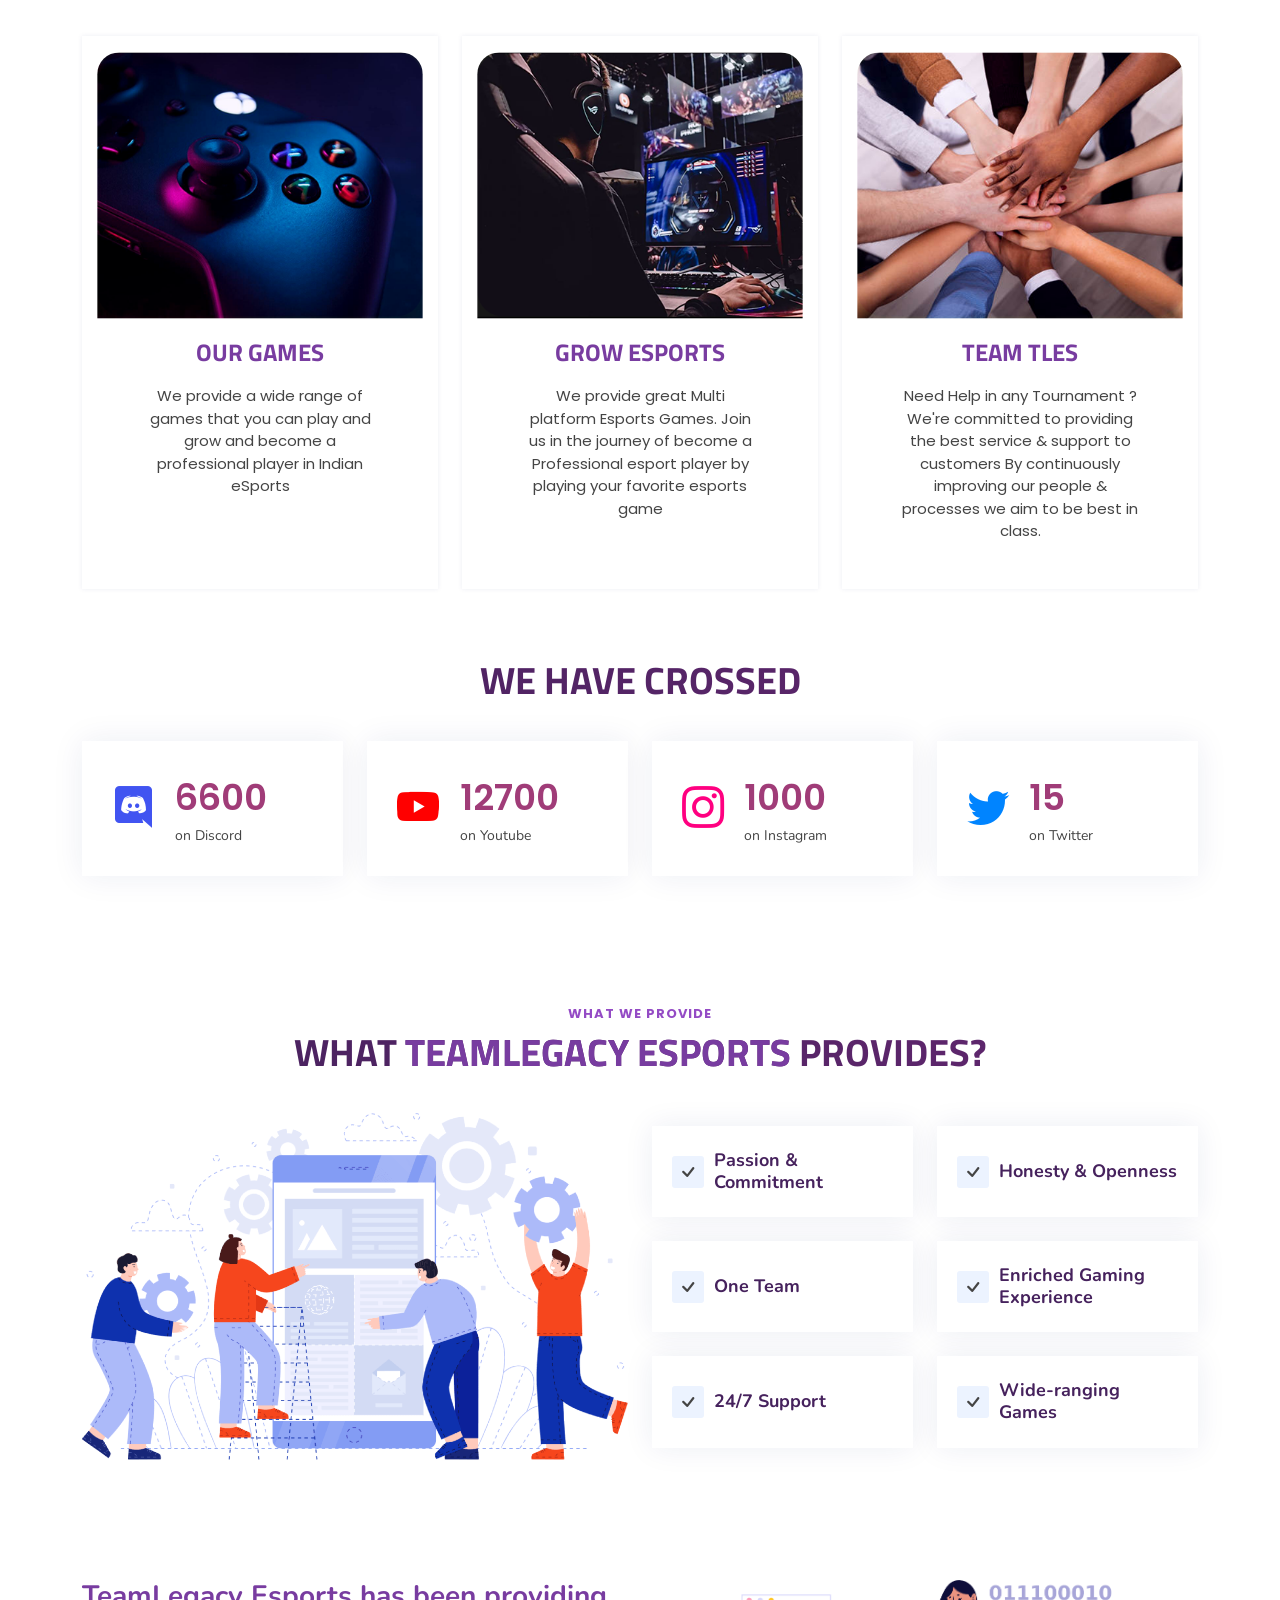
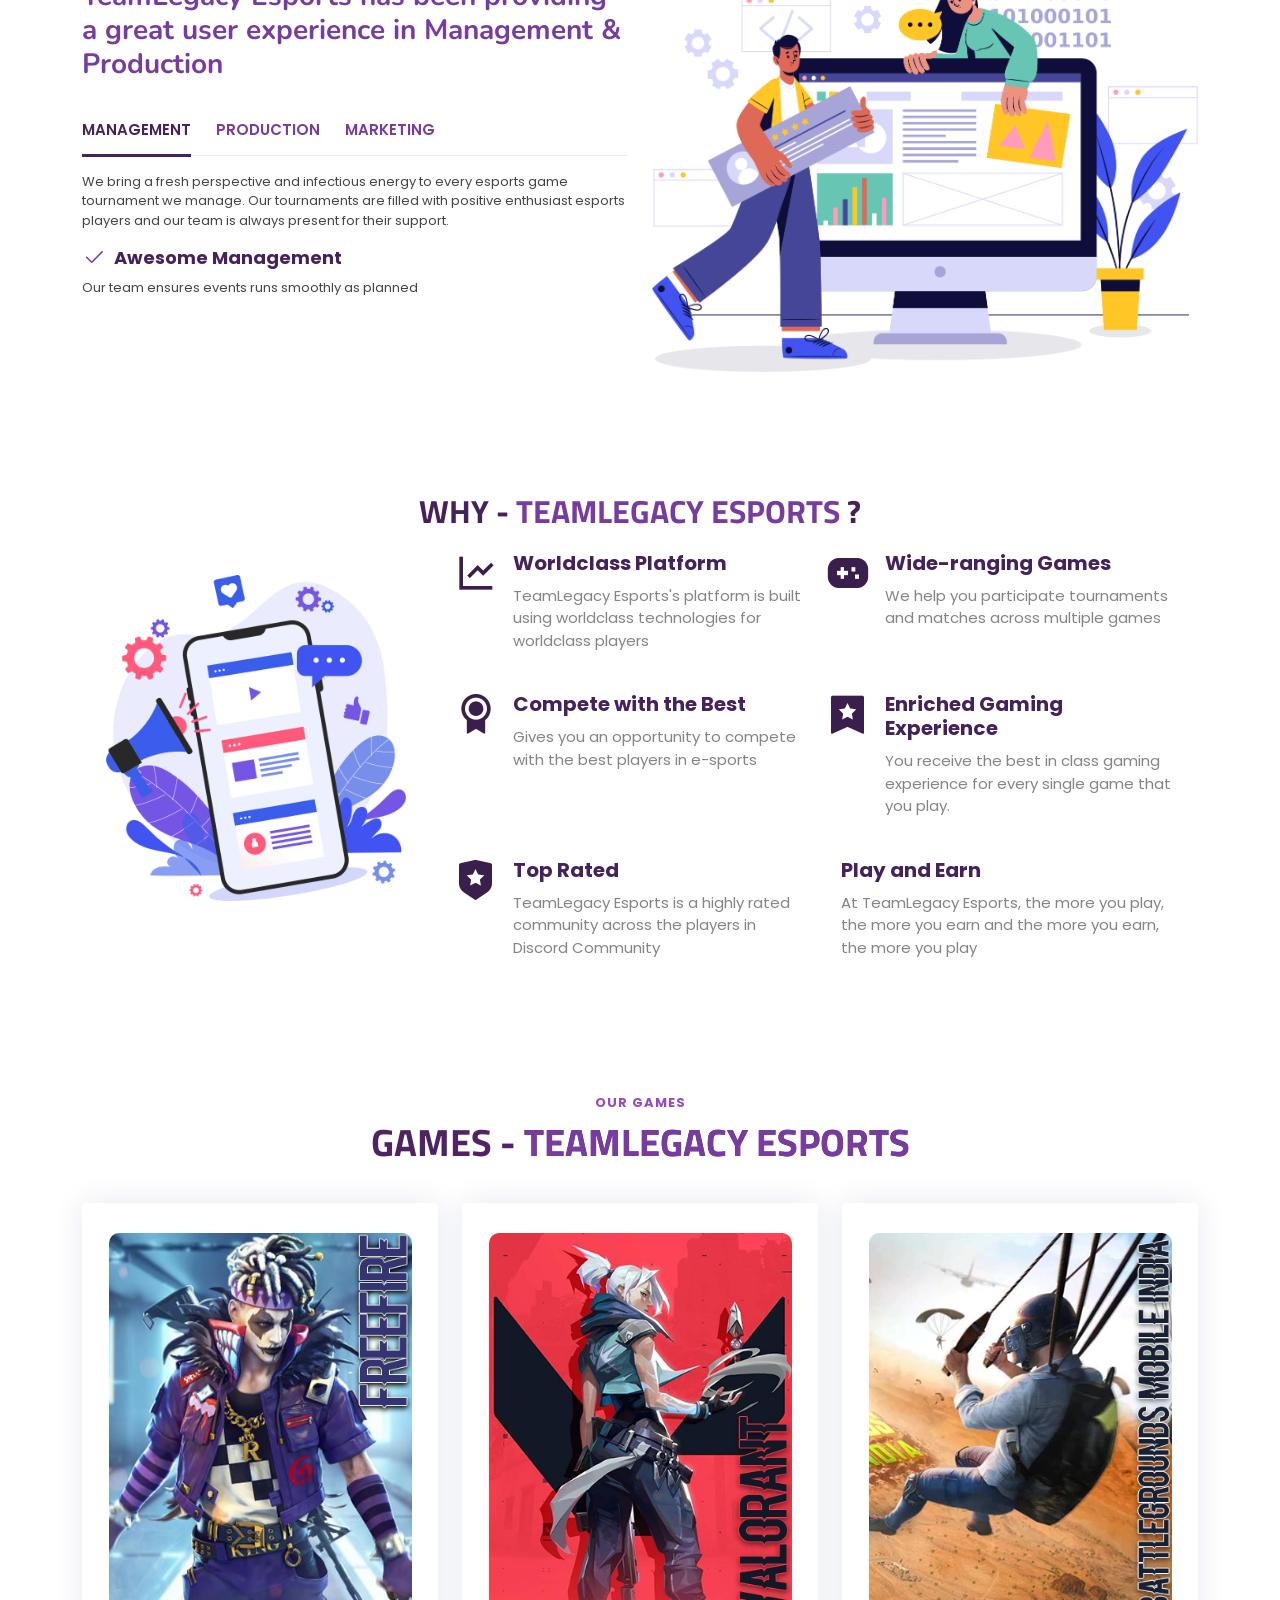
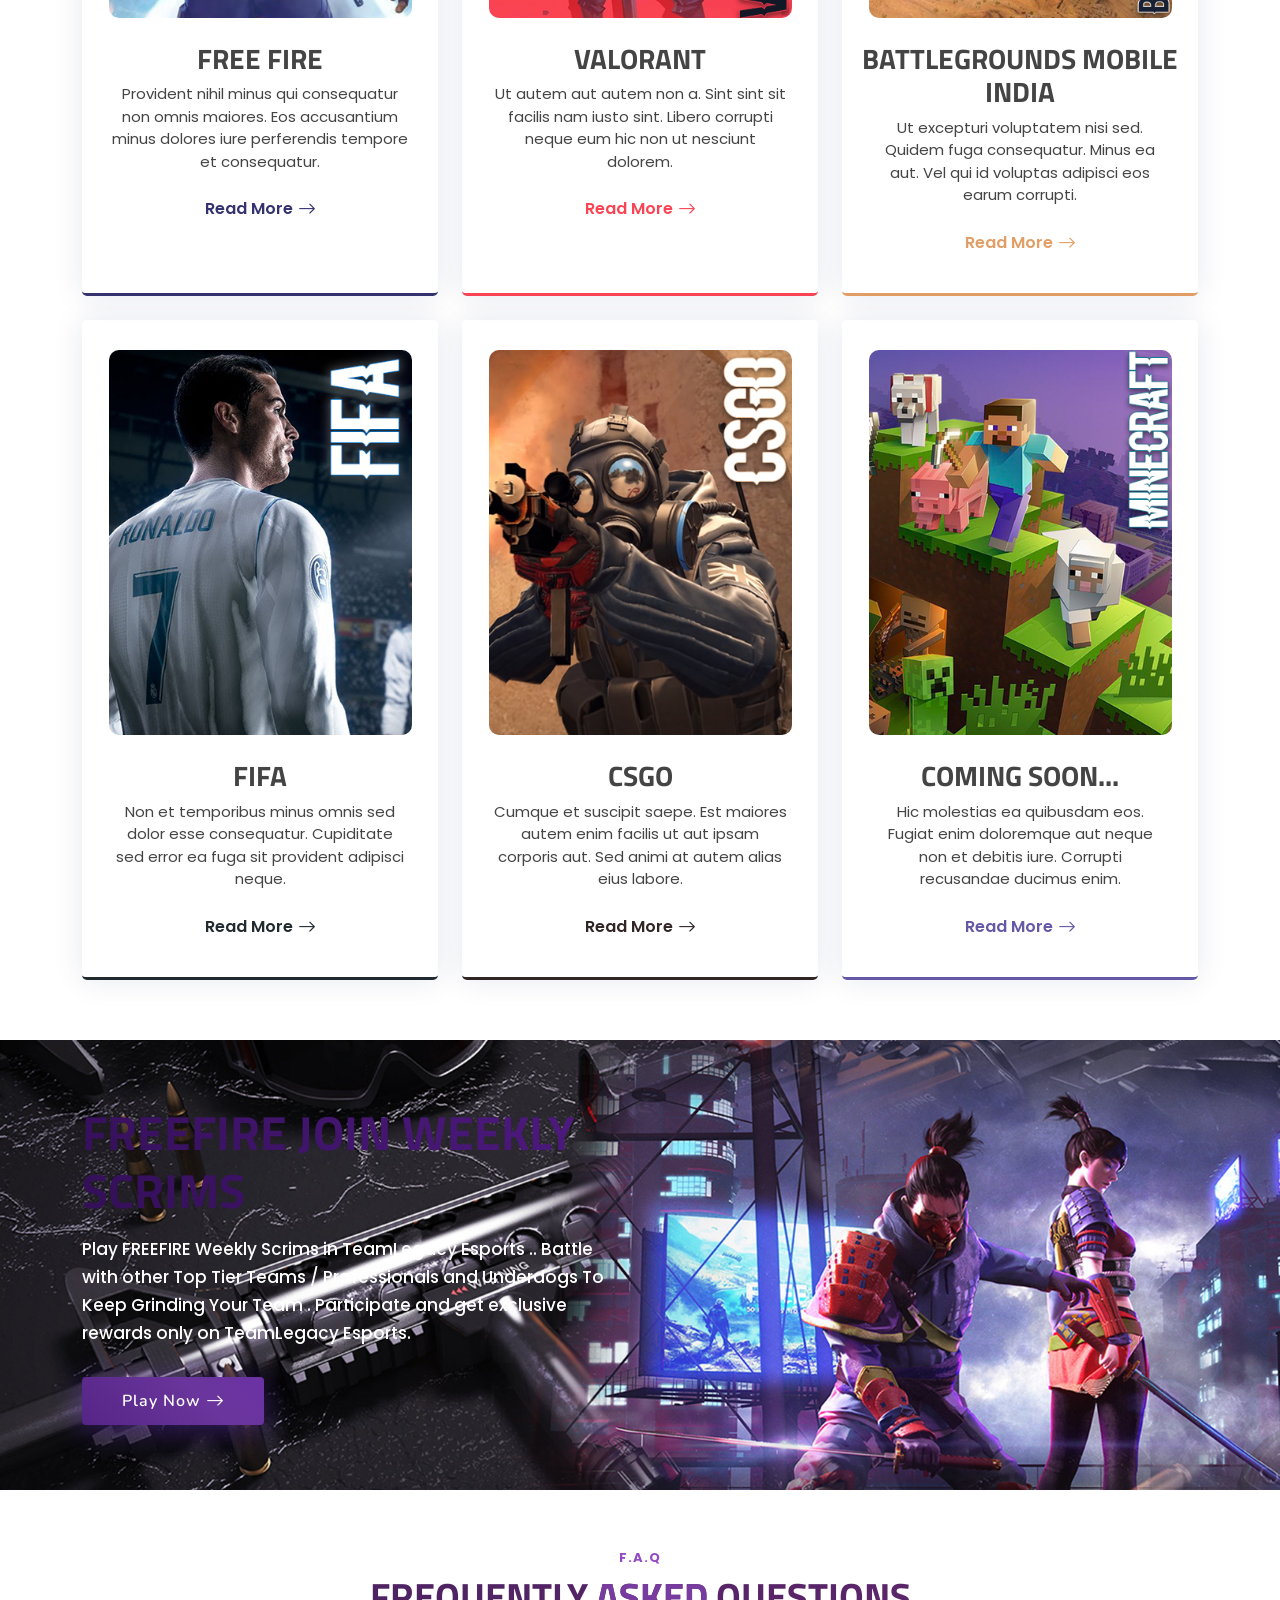
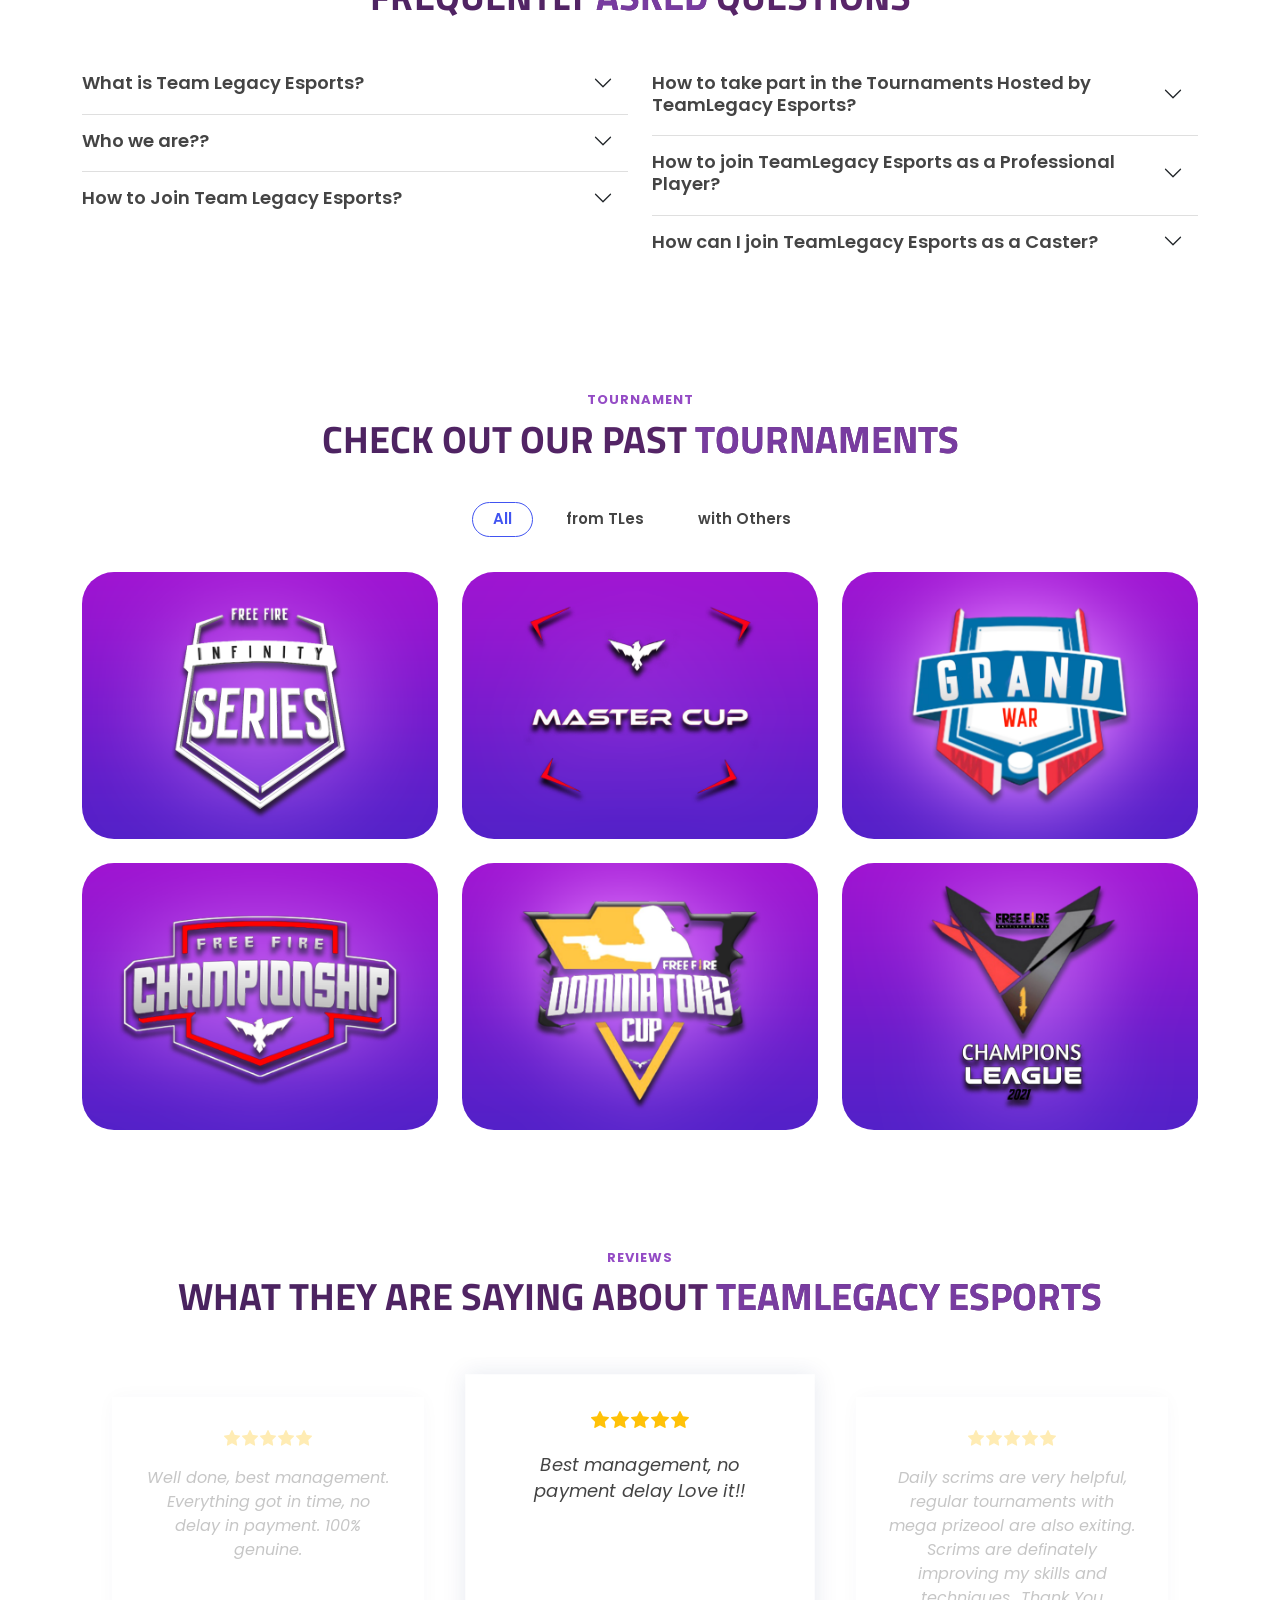
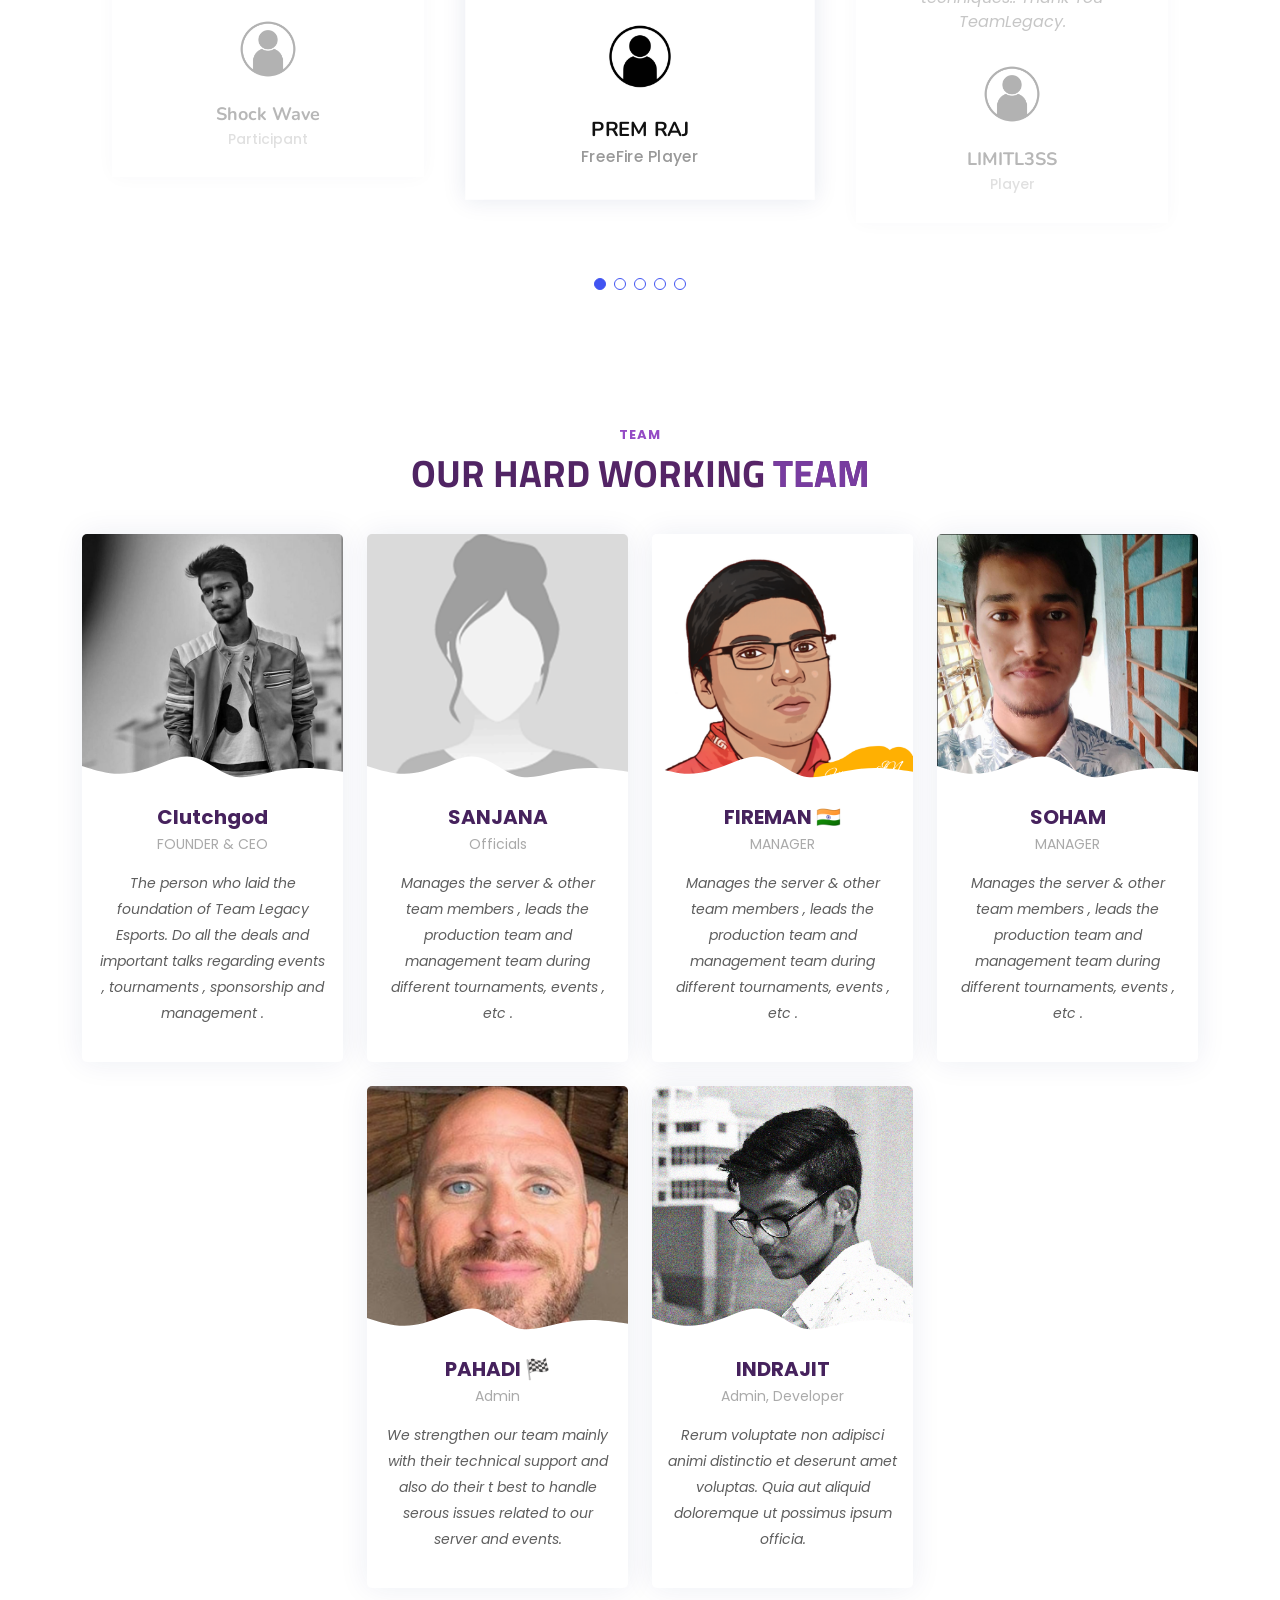
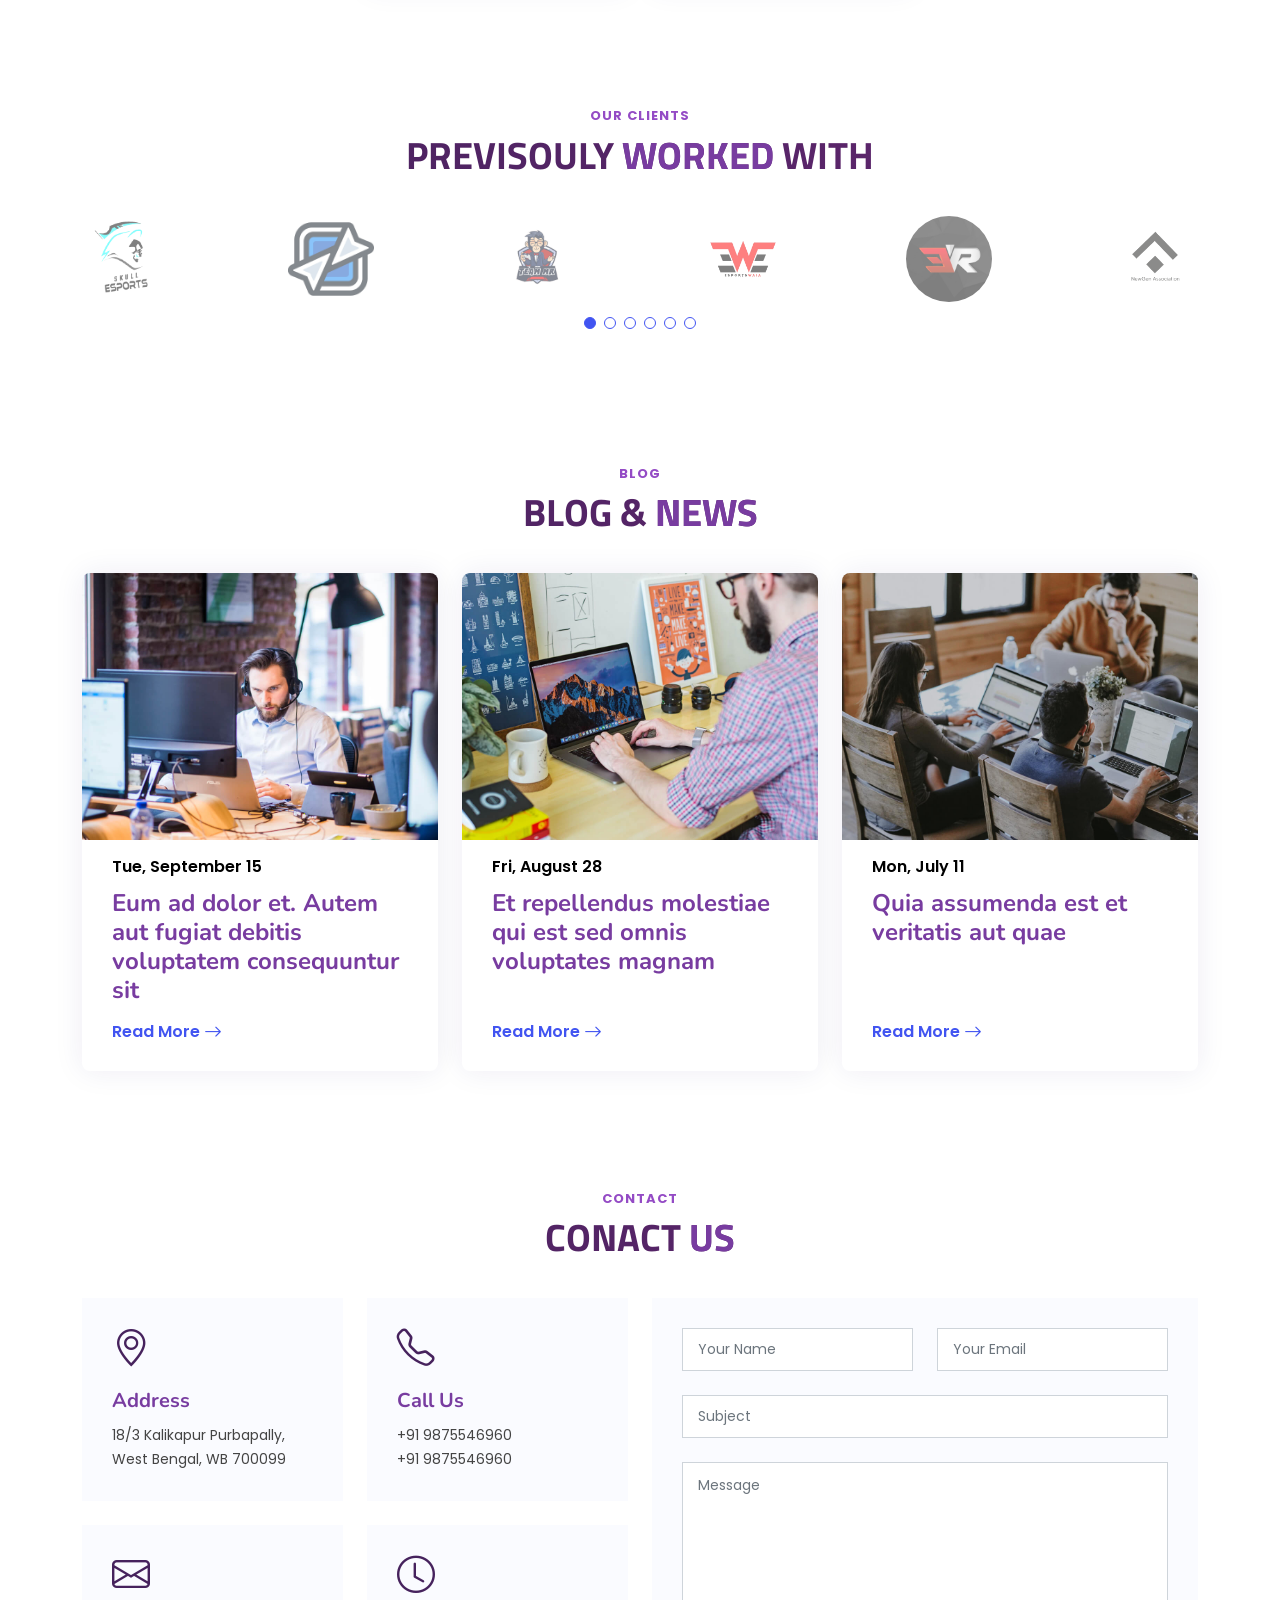
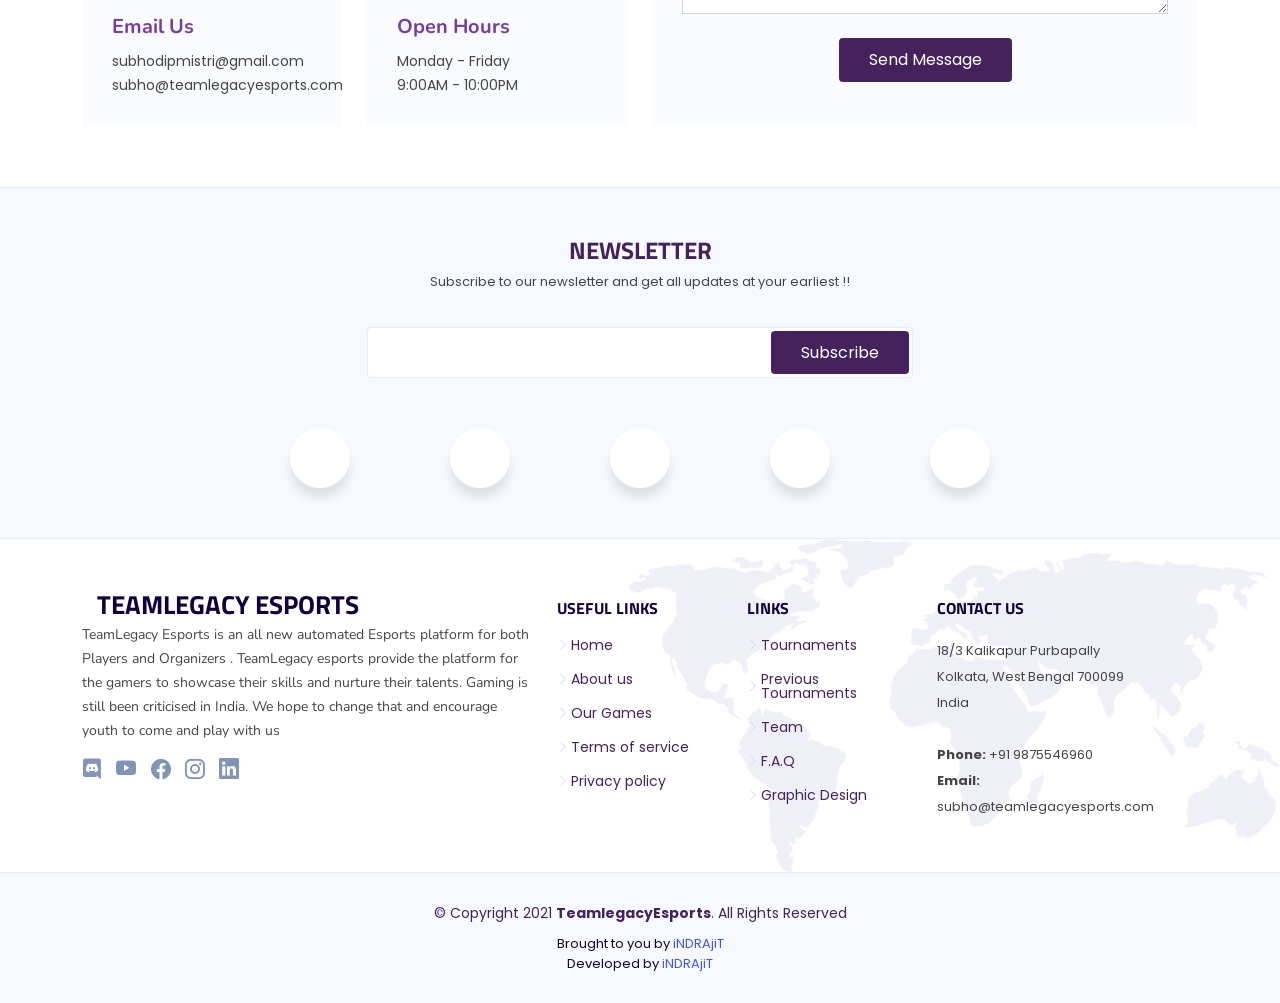
==== commit c25f3f0e: "Update index.html" ====
--- a/index.html
+++ b/index.html
@@ -1284,21 +1284,21 @@
                 <div class="info-box">
                   <i class="bi bi-geo-alt"></i>
                   <h3>Address</h3>
-                  <p>A108 Adam Street,<br>New York, NY 535022</p>
+                  <p>18/3 Kalikapur Purbapally,<br>West Bengal, WB 700099</p>
                 </div>
               </div>
               <div class="col-md-6">
                 <div class="info-box">
                   <i class="bi bi-telephone"></i>
                   <h3>Call Us</h3>
-                  <p>+1 5589 55488 55<br>+1 6678 254445 41</p>
+                  <p>+91 9875546960<br>+91 9875546960</p>
                 </div>
               </div>
               <div class="col-md-6">
                 <div class="info-box">
                   <i class="bi bi-envelope"></i>
                   <h3>Email Us</h3>
-                  <p>info@example.com<br>contact@example.com</p>
+                  <p>subhodipmistri@gmail.com<br>subho@teamlegacyesports.com</p>
                 </div>
               </div>
               <div class="col-md-6">
@@ -1361,7 +1361,7 @@
         <div class="row justify-content-center">
           <div class="col-lg-12 text-center">
             <h4>NEWSLETTER</h4>
-            <p>Tamen quem nulla quae legam multos aute sint culpa legam noster magna</p>
+            <p>Subscribe to our newsletter and get all updates at your earliest !!</p>
           </div>
           <div class="col-lg-6">
             <form action="" method="post">
@@ -1504,7 +1504,7 @@
               <img src="https://cdn.discordapp.com/attachments/864240485446451210/864241191791886336/TL_Esports_Management_20210624_163801.jpg" alt="">
               <span>TEAMLEGACY ESPORTS</span>
             </a>
-            <p>TeamLegacy Esports is an all new automated Esports platform for both Players and Organizers .</p>
+            <p>TeamLegacy Esports is an all new automated Esports platform for both Players and Organizers . TeamLegacy esports provide the platform for the gamers to showcase their skills and nurture their talents. Gaming is still been criticised in India. We hope to change that and encourage youth to come and play with us</p>
             <div class="social-links mt-3">
               <a href="https://discord.gg/Fd6EwQv6kA" class="discord"><i class="bi bi-discord"></i></a>
               <a href="https://youtube.com/c/TeamLegacyEsports" class="youtube"><i class="bi bi-youtube"></i></a>
@@ -1519,19 +1519,19 @@
             <ul>
               <li><i class="bi bi-chevron-right"></i> <a href="#hero">Home</a></li>
               <li><i class="bi bi-chevron-right"></i> <a href="#about">About us</a></li>
-              <li><i class="bi bi-chevron-right"></i> <a href="#">Services</a></li>
+              <li><i class="bi bi-chevron-right"></i> <a href="#services">Our Games</a></li>
               <li><i class="bi bi-chevron-right"></i> <a href="#">Terms of service</a></li>
               <li><i class="bi bi-chevron-right"></i> <a href="#">Privacy policy</a></li>
             </ul>
           </div>
 
           <div class="col-lg-2 col-6 footer-links">
-            <h4>Our Services</h4>
+            <h4>Links</h4>
             <ul>
-              <li><i class="bi bi-chevron-right"></i> <a href="#">Web Design</a></li>
-              <li><i class="bi bi-chevron-right"></i> <a href="#">Web Development</a></li>
-              <li><i class="bi bi-chevron-right"></i> <a href="#">Product Management</a></li>
-              <li><i class="bi bi-chevron-right"></i> <a href="#">Marketing</a></li>
+              <li><i class="bi bi-chevron-right"></i> <a href="inner-page.html">Tournaments</a></li>
+              <li><i class="bi bi-chevron-right"></i> <a href="#portfolio">Previous Tournaments</a></li>
+              <li><i class="bi bi-chevron-right"></i> <a href="#team">Team</a></li>
+              <li><i class="bi bi-chevron-right"></i> <a href="#faq">F.A.Q</a></li>
               <li><i class="bi bi-chevron-right"></i> <a href="#">Graphic Design</a></li>
             </ul>
           </div>
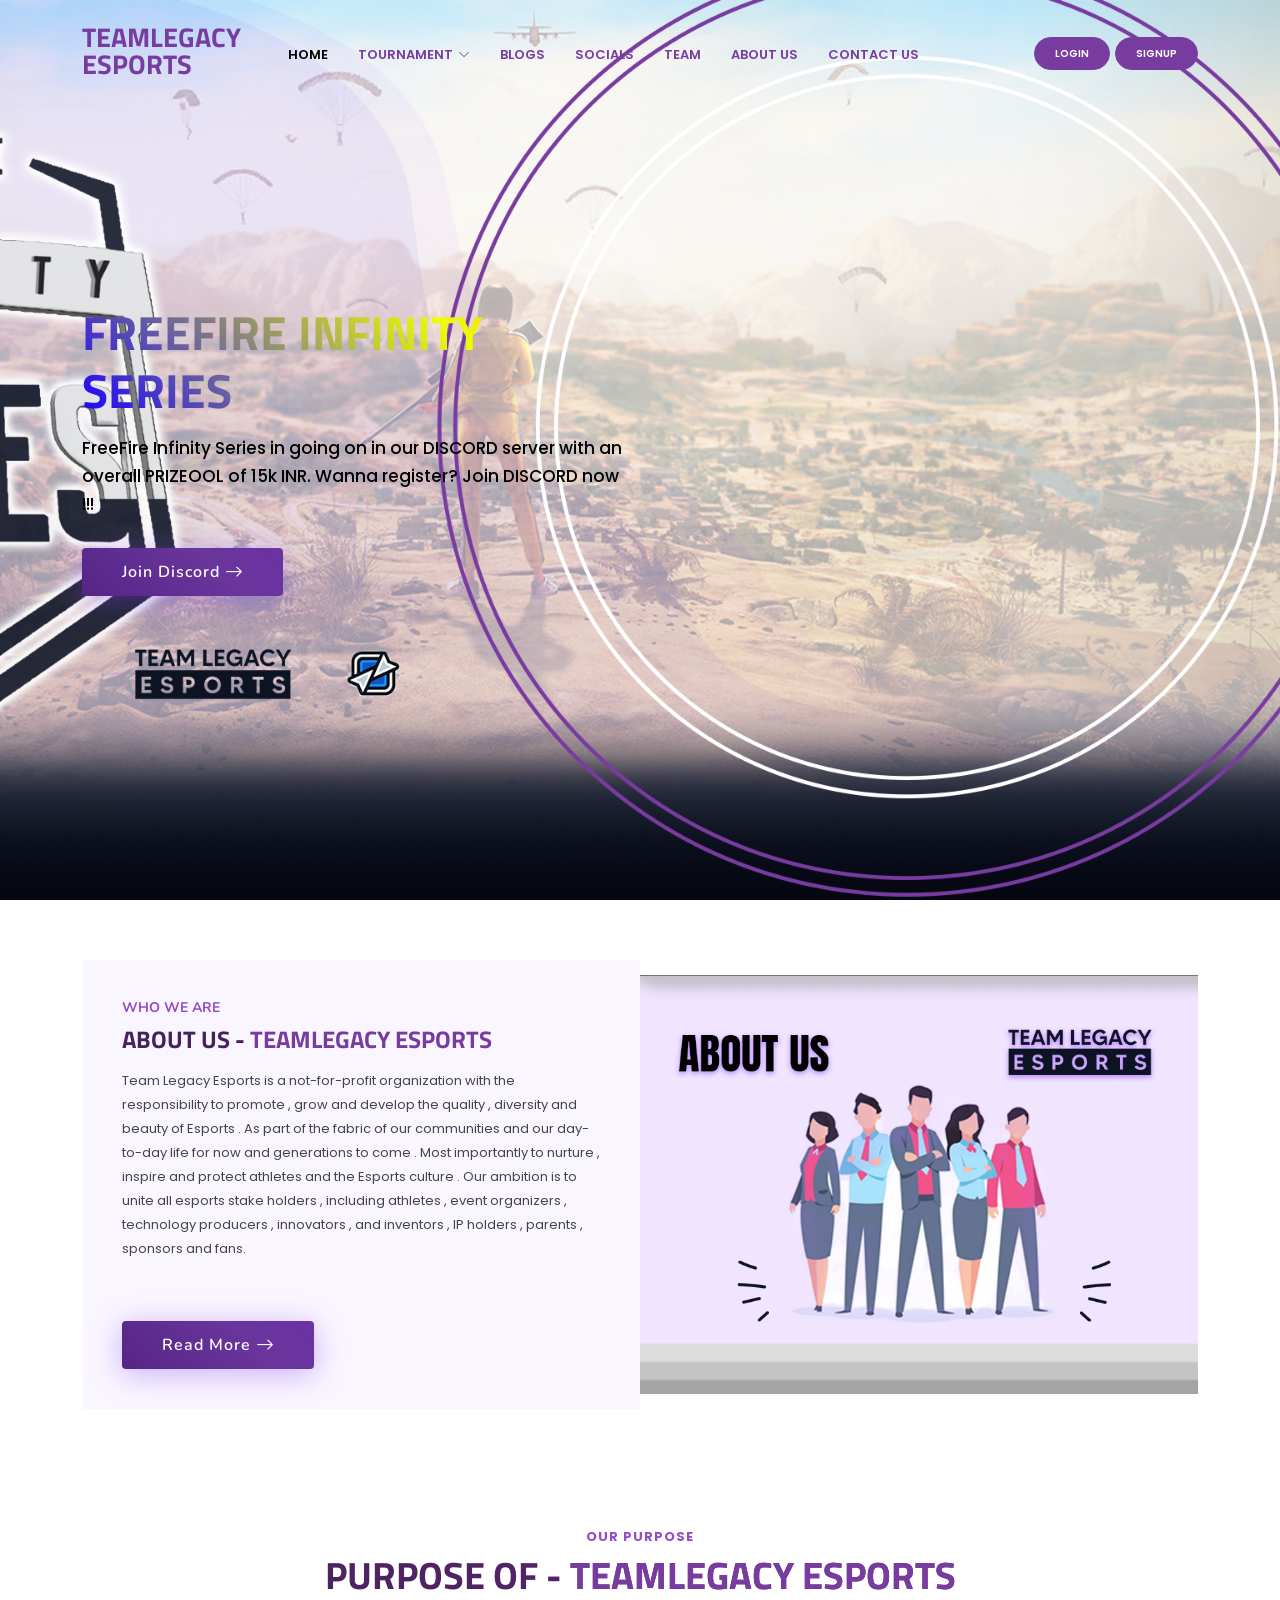
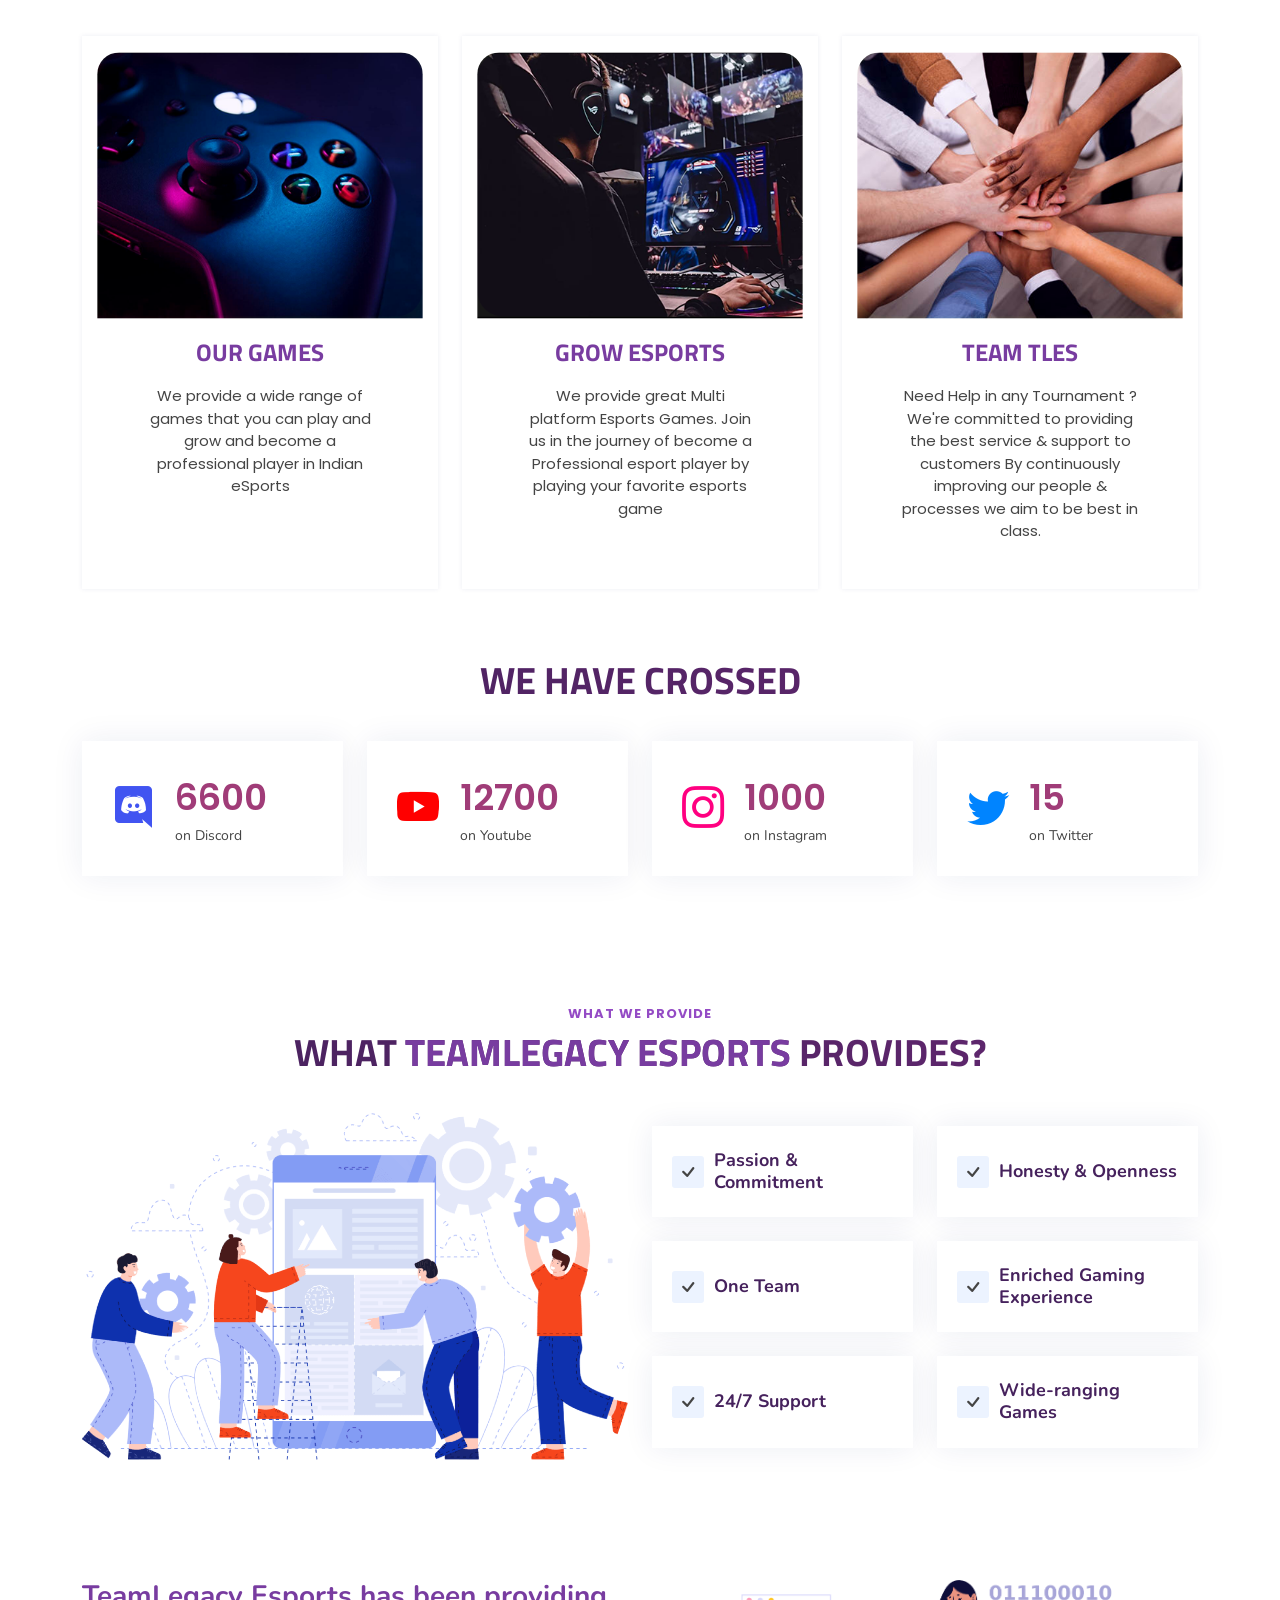
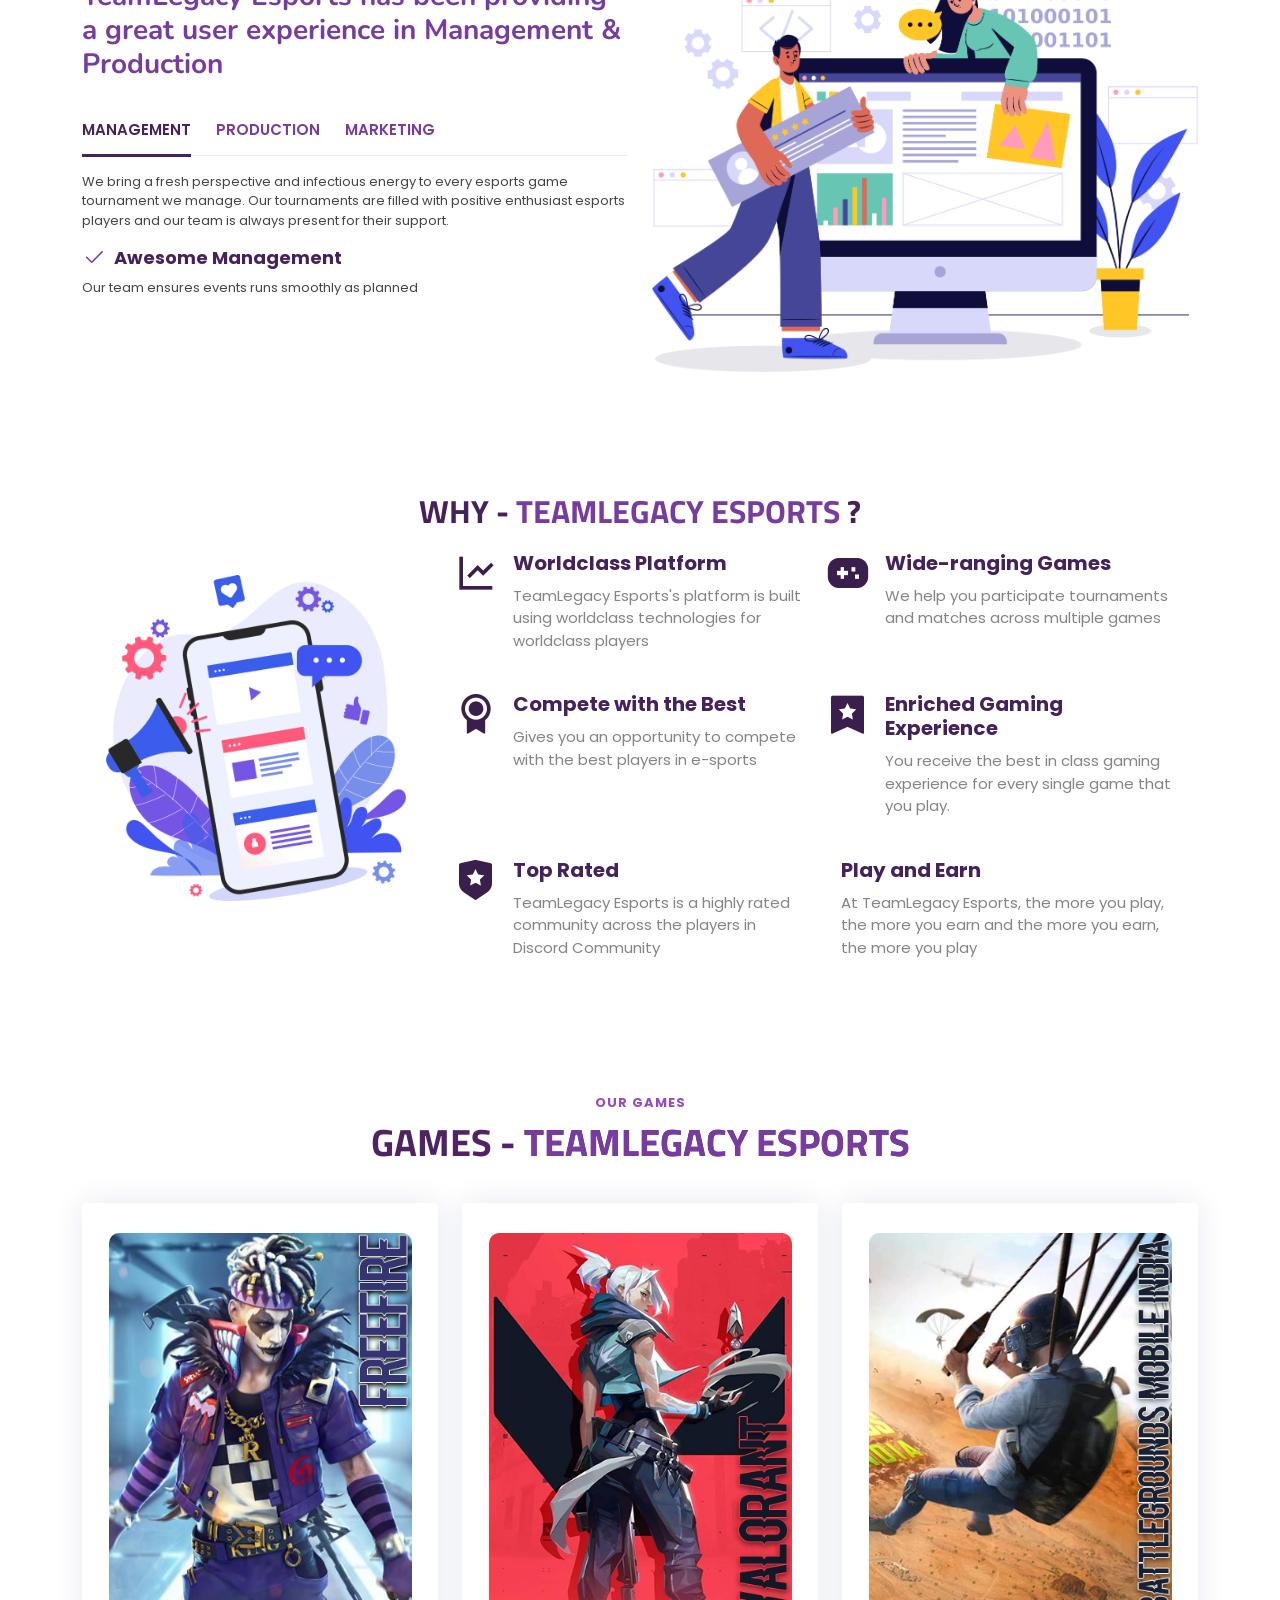
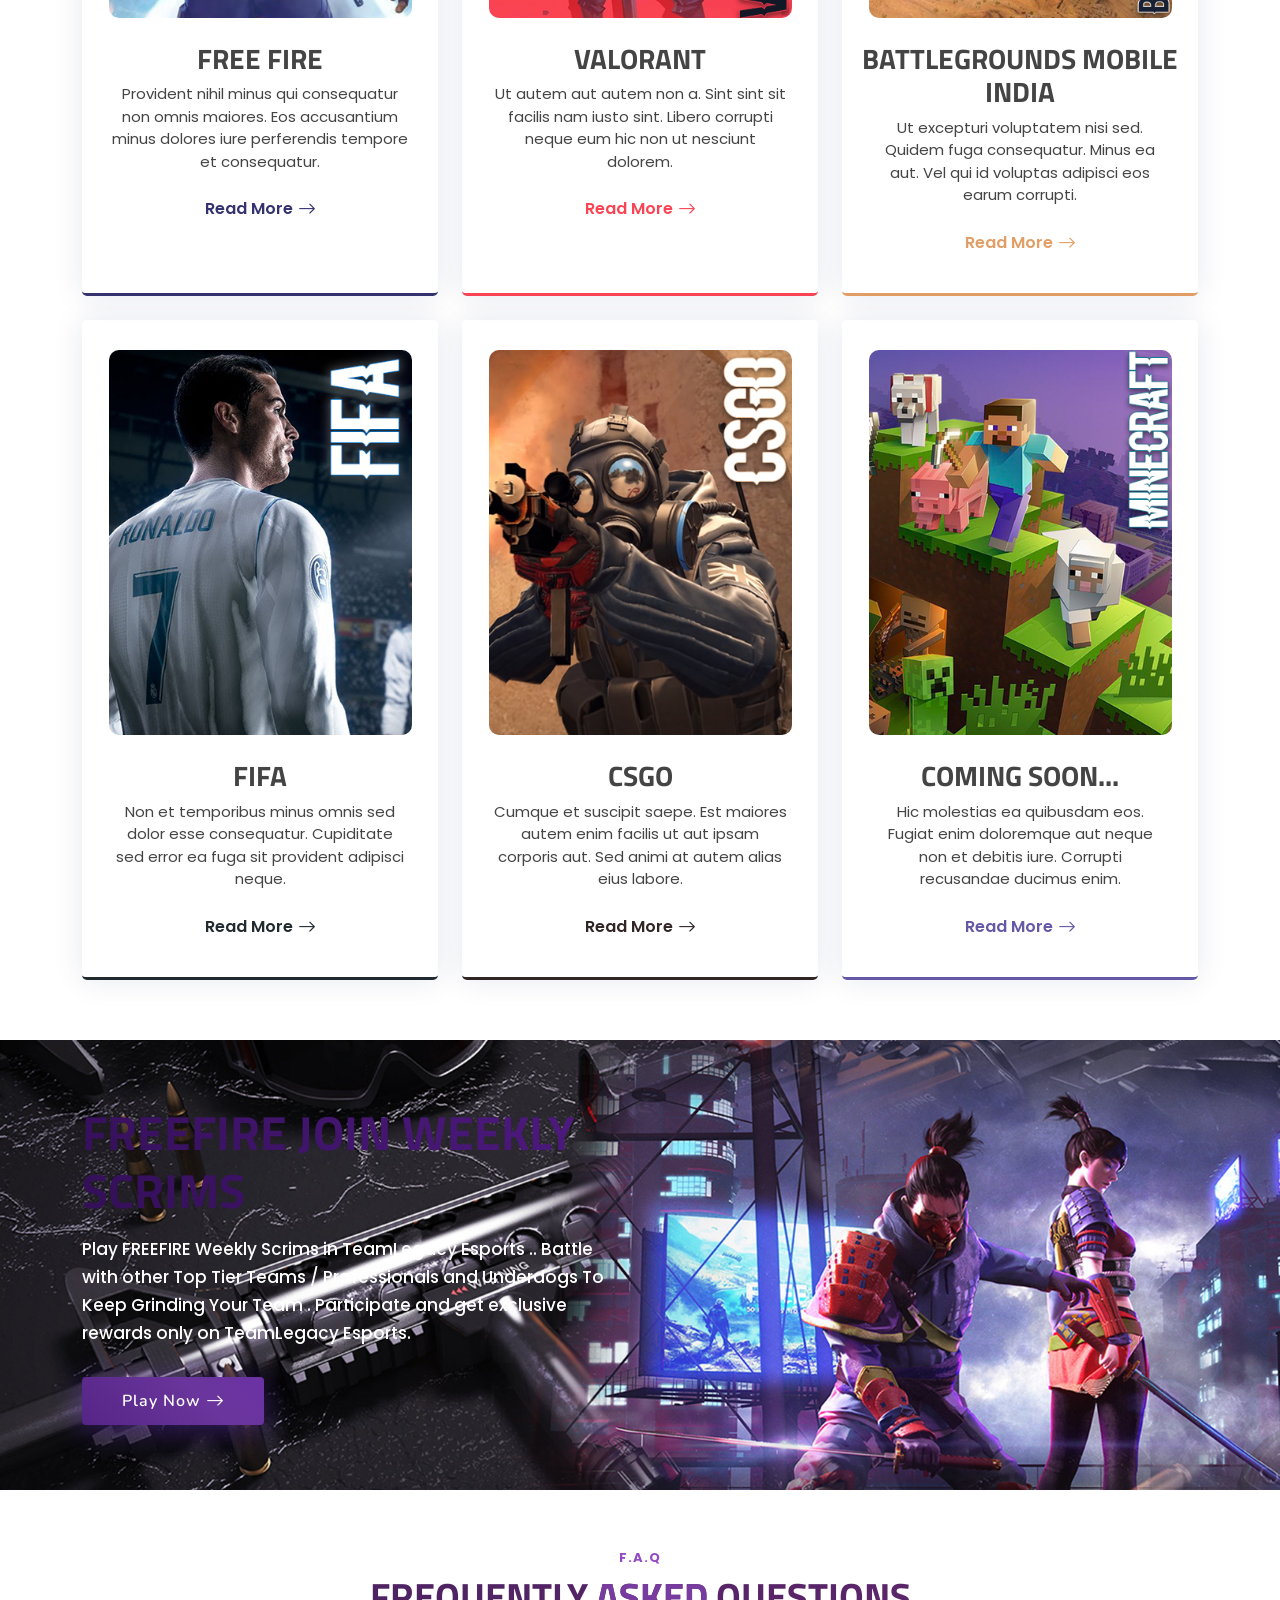
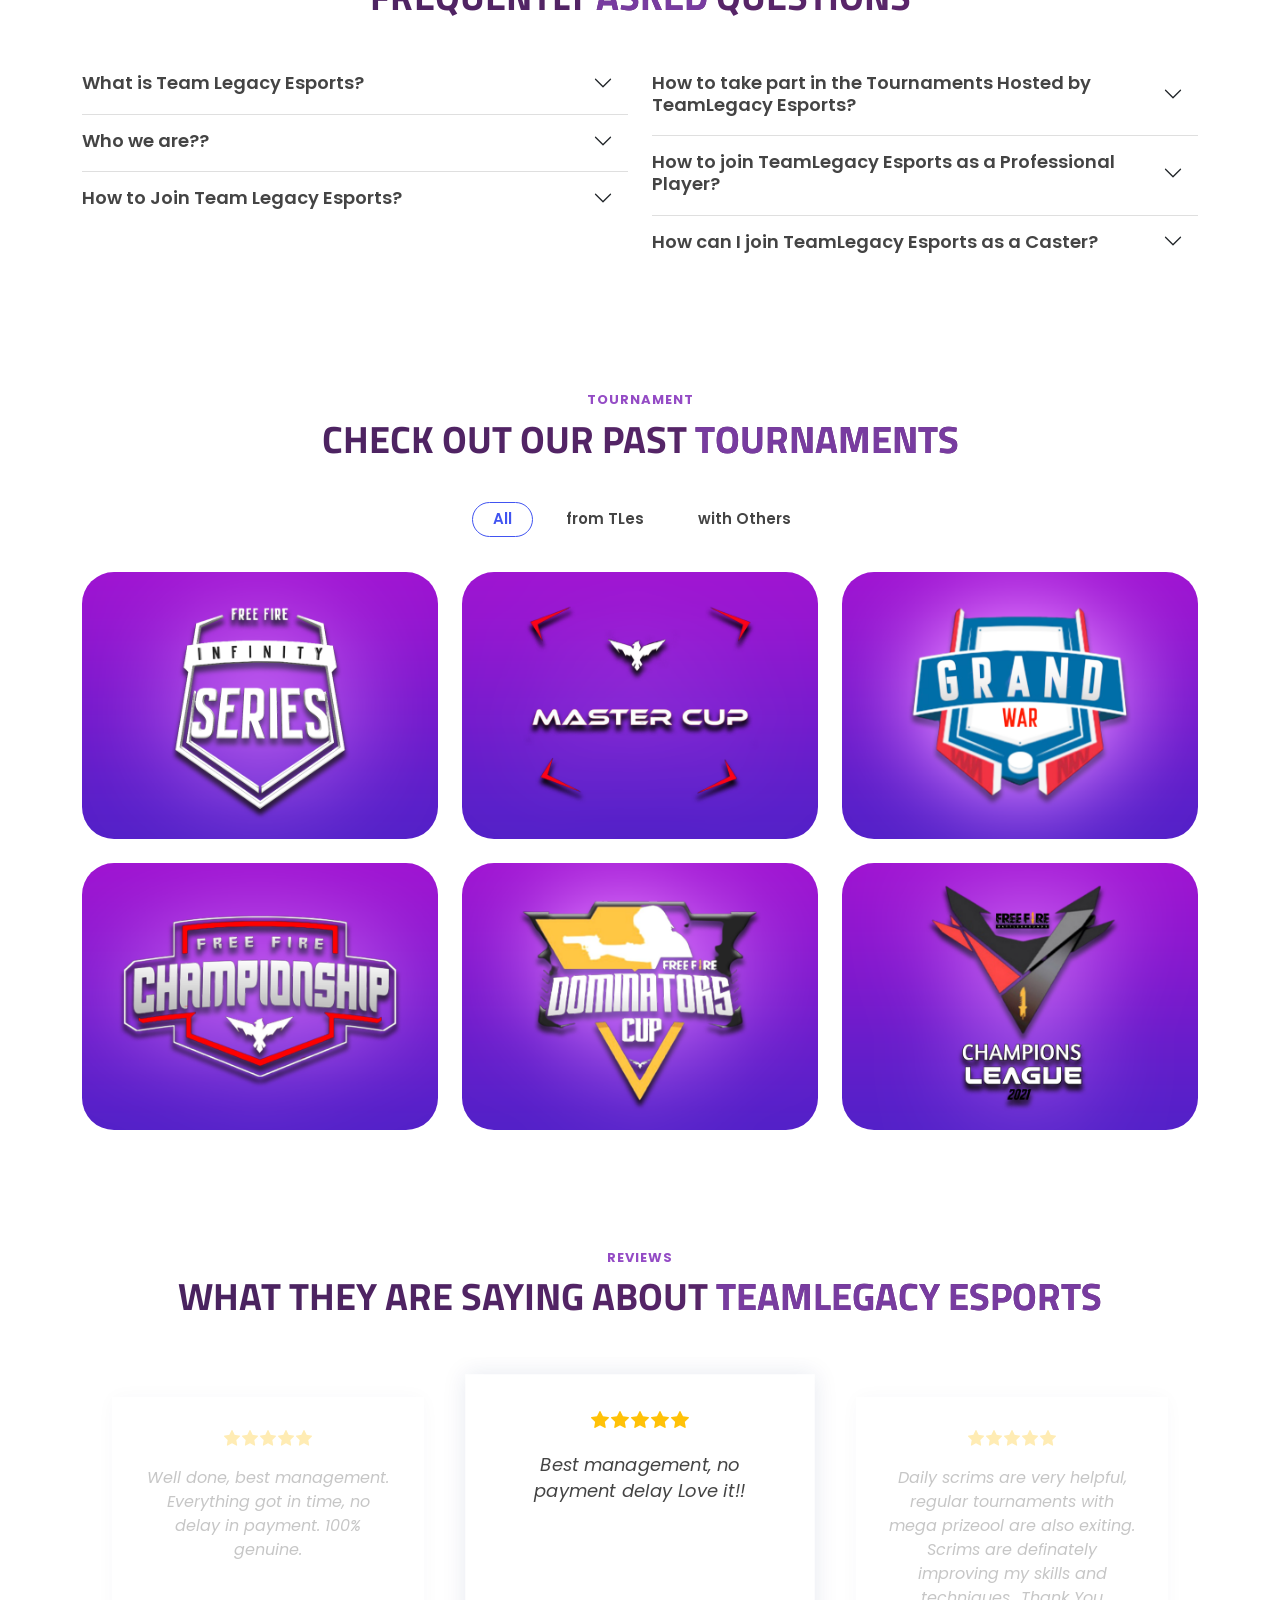
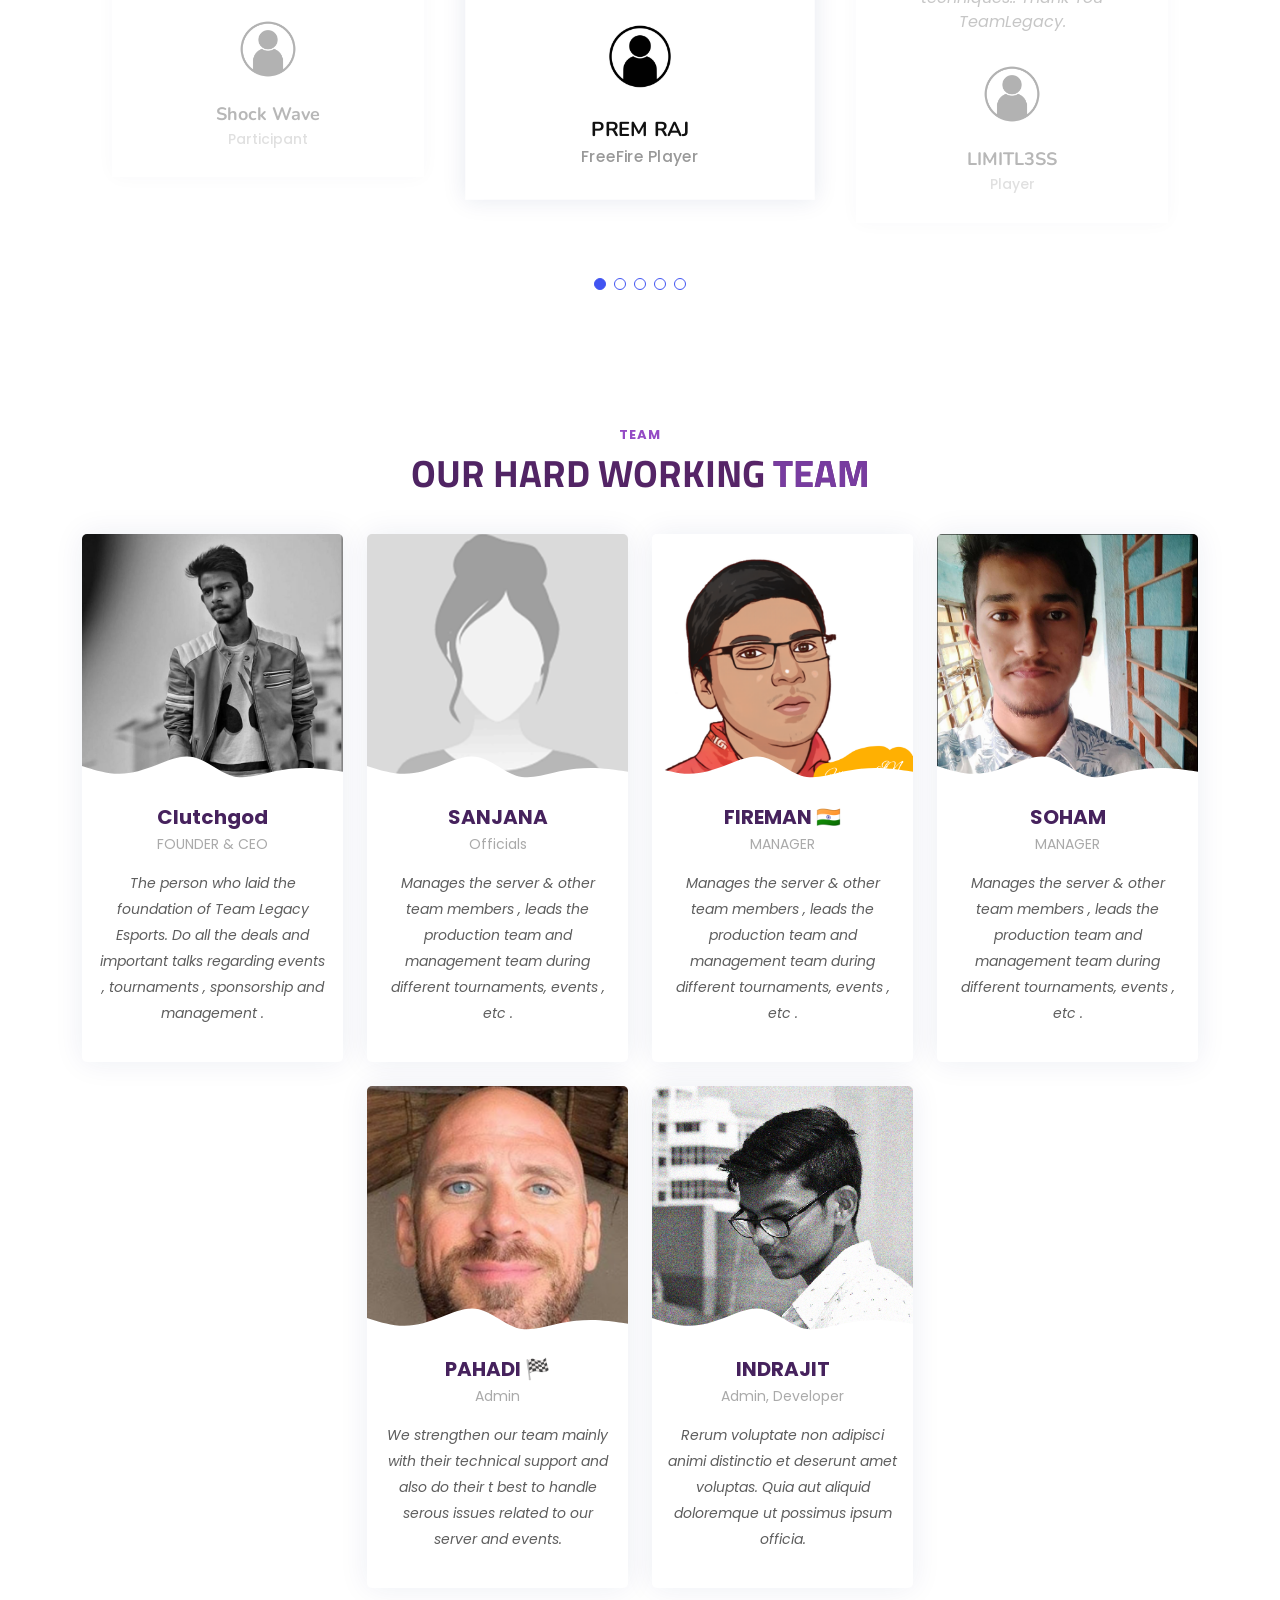
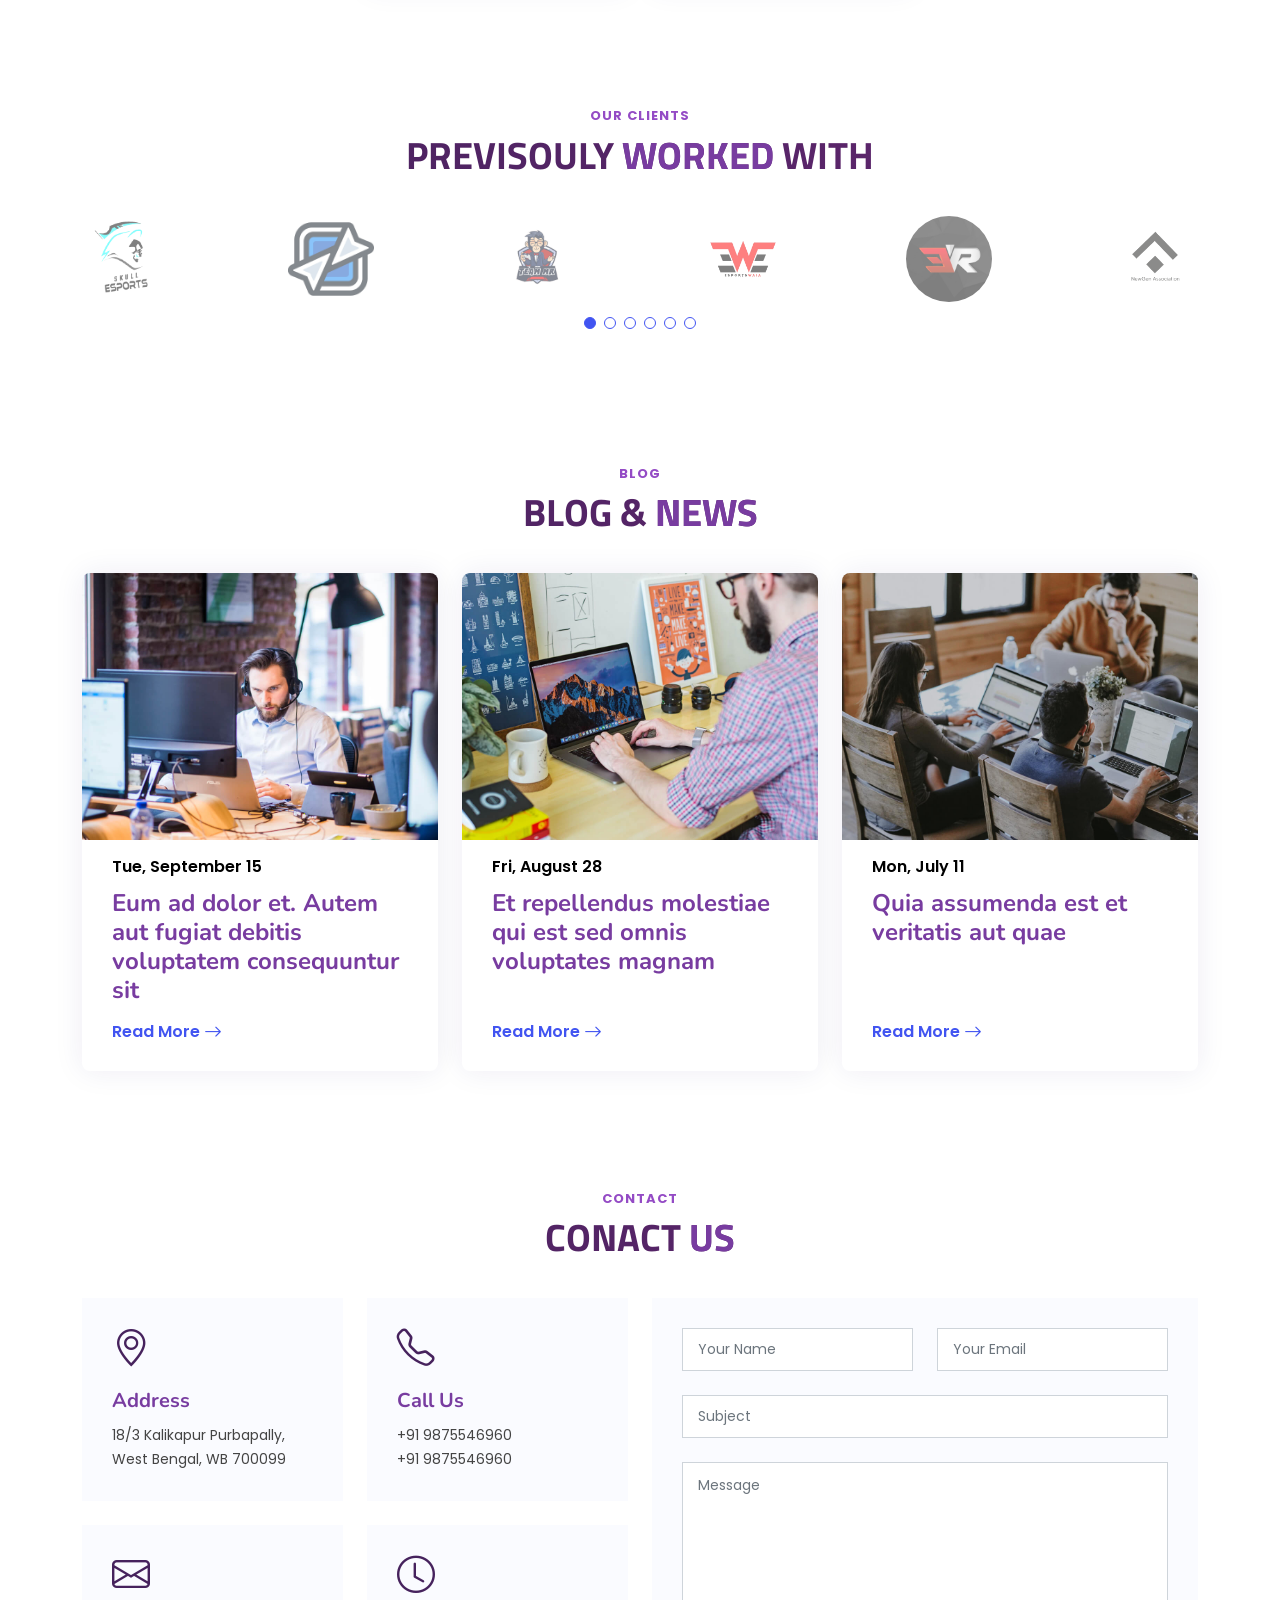
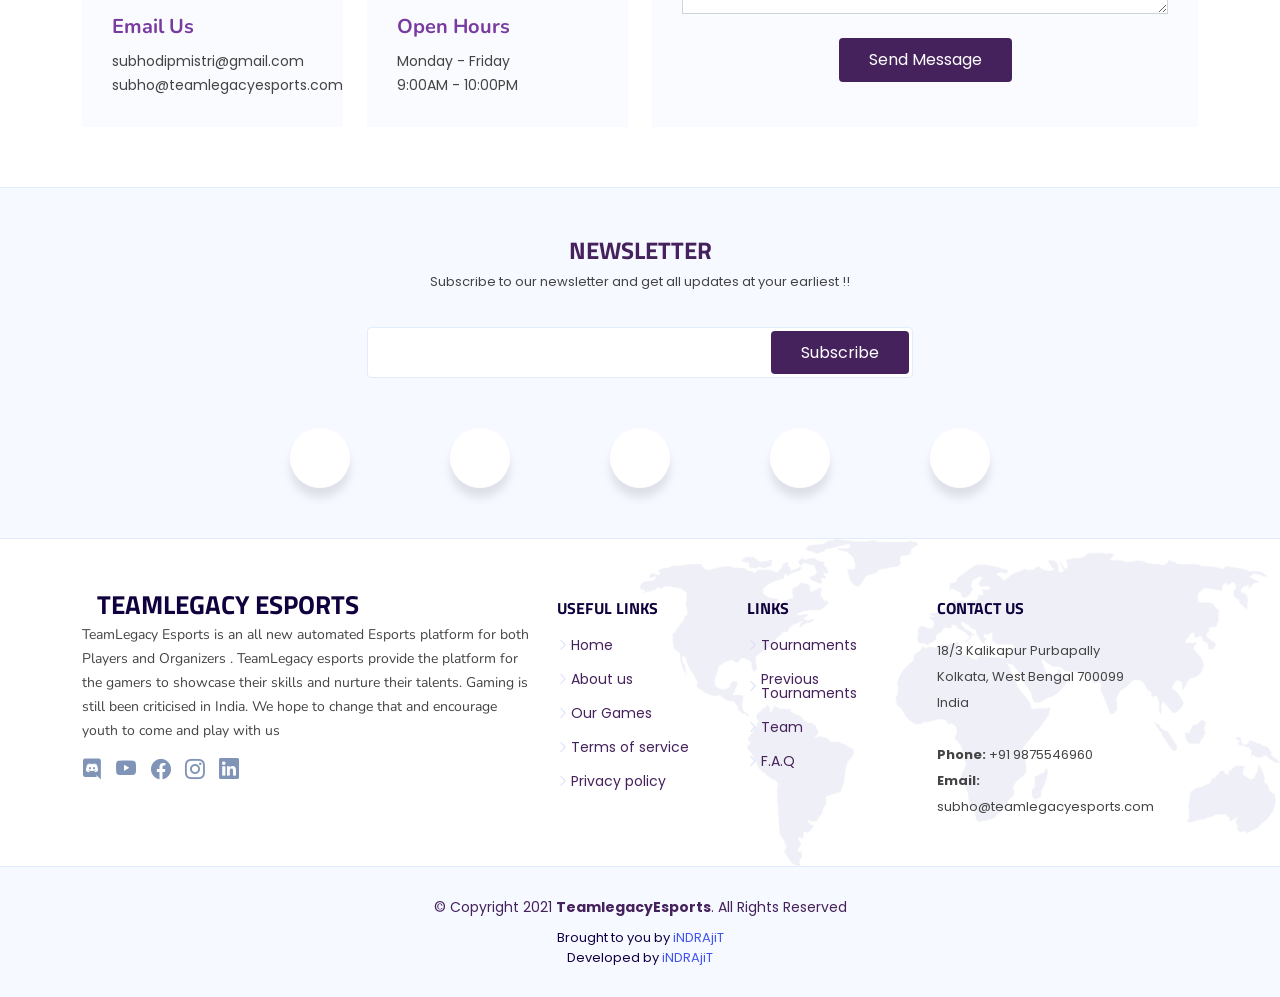
==== commit 73dc45ac: "links updated" ====
--- a/index.html
+++ b/index.html
@@ -79,7 +79,7 @@
           <li class="dropdown"><a href="#"><span>TOURNAMENT</span> <i class="bi bi-chevron-down"></i></a>
             <ul>
               <li><a href="#services">Our Games</a></li>
-              <li><a href="inner-page.html">Running Tournaments</a></li>
+              <li><a href="construction.html">Running Tournaments</a></li>
               <li><a href="#portfolio">Past Tournaments</a></li>
             </ul>
           </li> 
@@ -1528,11 +1528,11 @@
           <div class="col-lg-2 col-6 footer-links">
             <h4>Links</h4>
             <ul>
-              <li><i class="bi bi-chevron-right"></i> <a href="inner-page.html">Tournaments</a></li>
+              <li><i class="bi bi-chevron-right"></i> <a href="construction.html">Tournaments</a></li>
               <li><i class="bi bi-chevron-right"></i> <a href="#portfolio">Previous Tournaments</a></li>
               <li><i class="bi bi-chevron-right"></i> <a href="#team">Team</a></li>
               <li><i class="bi bi-chevron-right"></i> <a href="#faq">F.A.Q</a></li>
-              <li><i class="bi bi-chevron-right"></i> <a href="#">Graphic Design</a></li>
+              <!-- <li><i class="bi bi-chevron-right"></i> <a href="#">Graphic Design</a></li> -->
             </ul>
           </div>
 
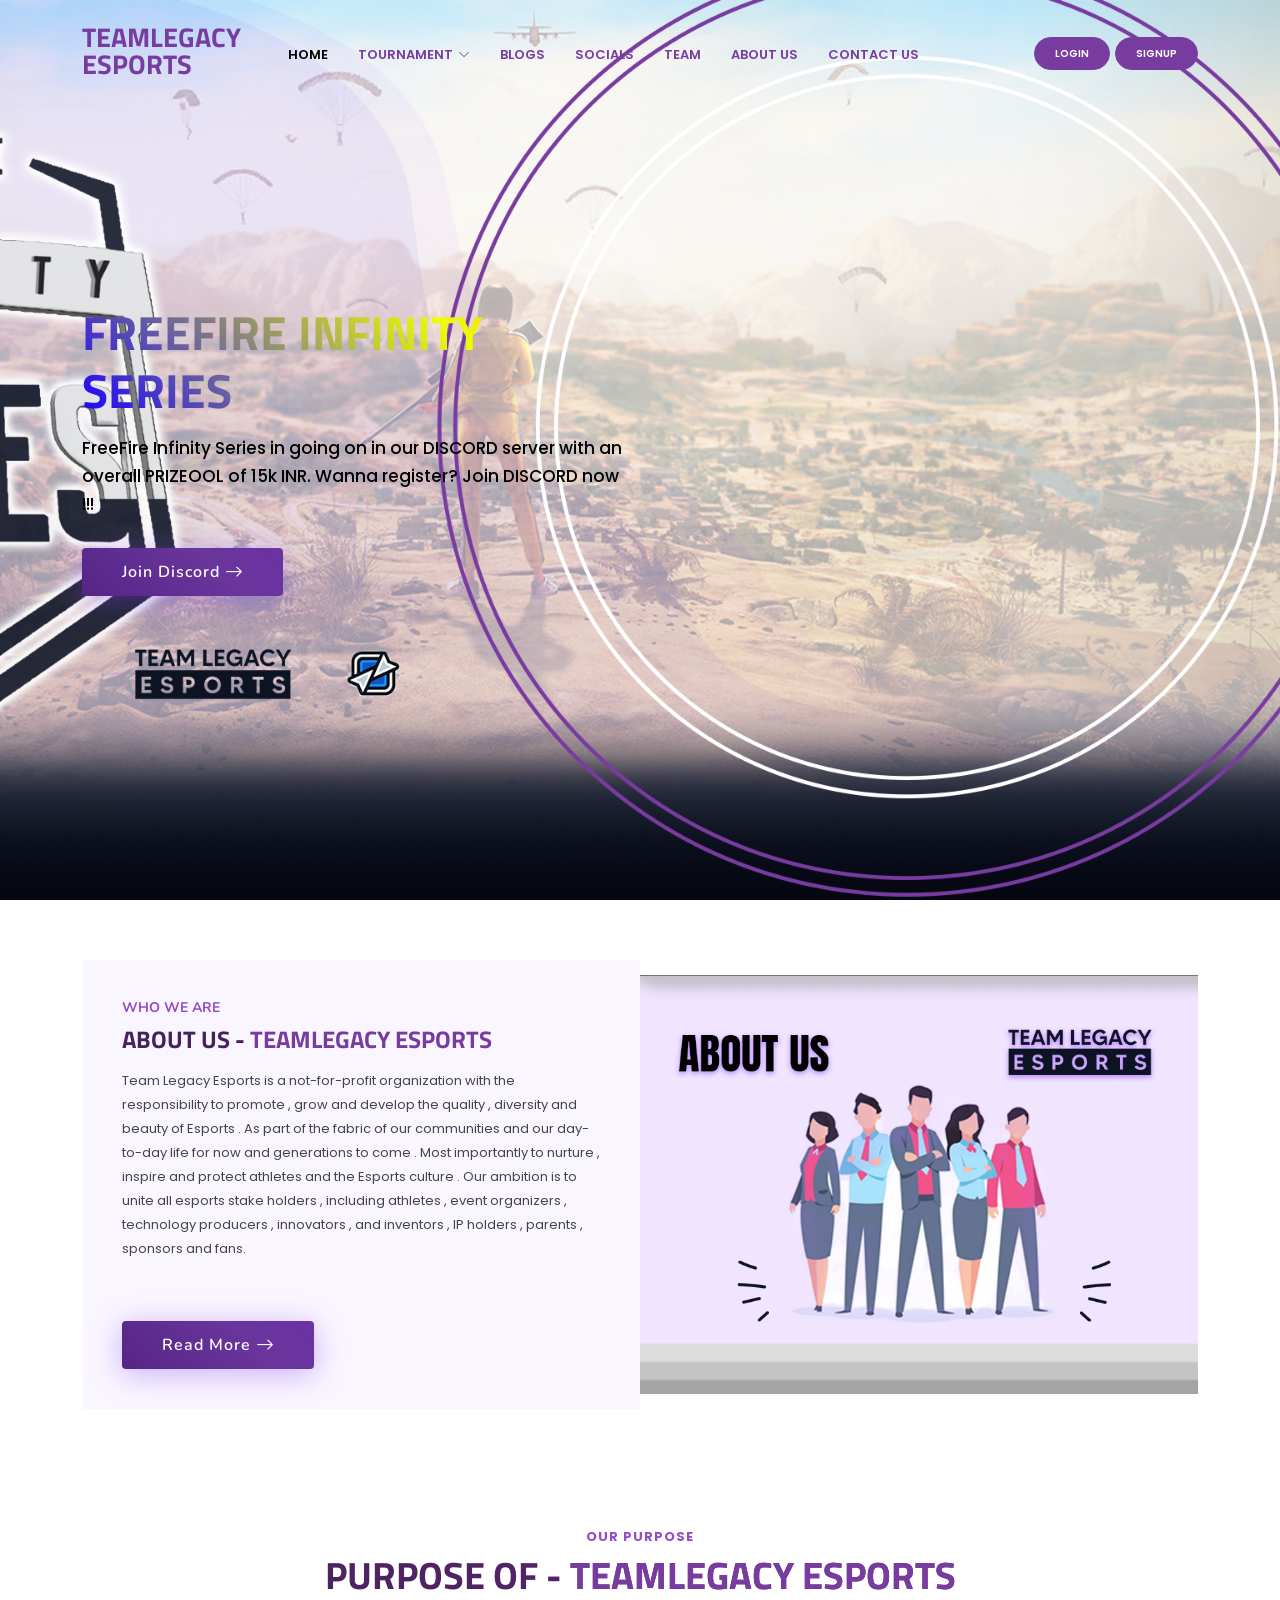
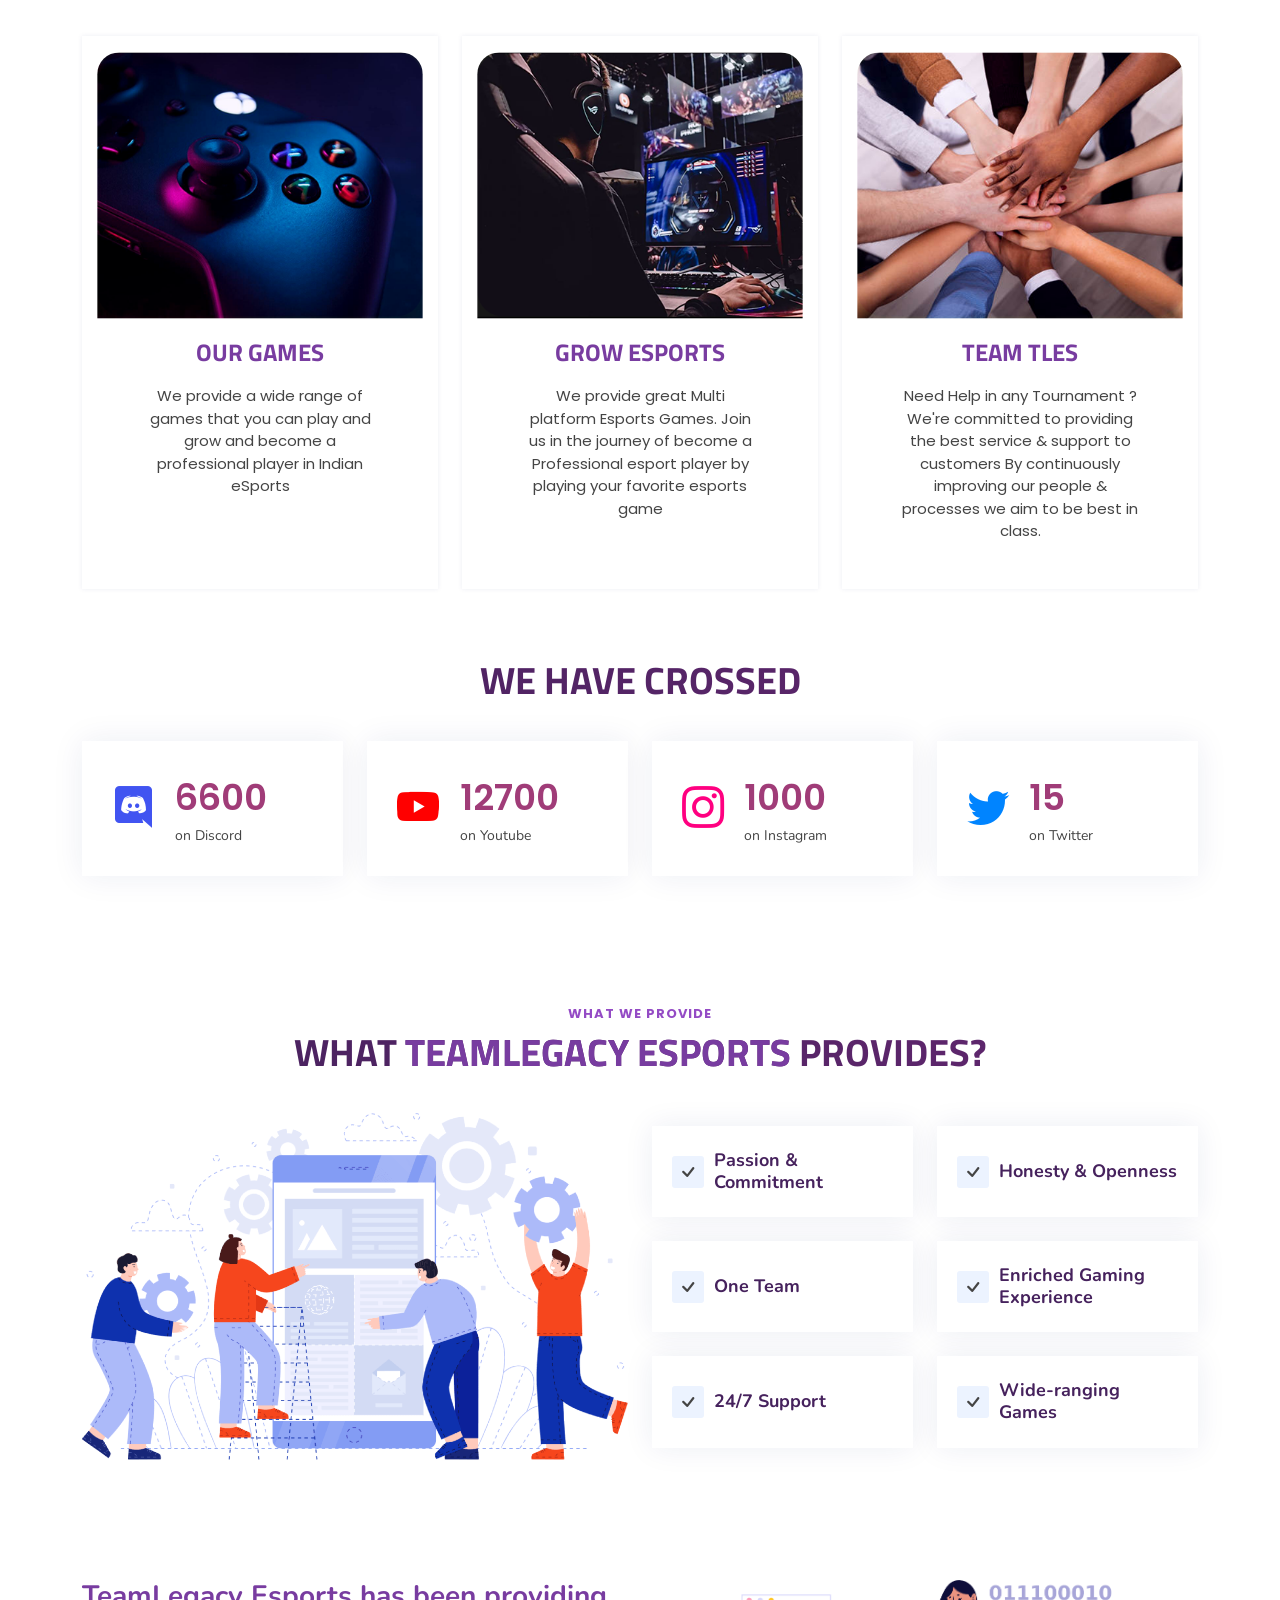
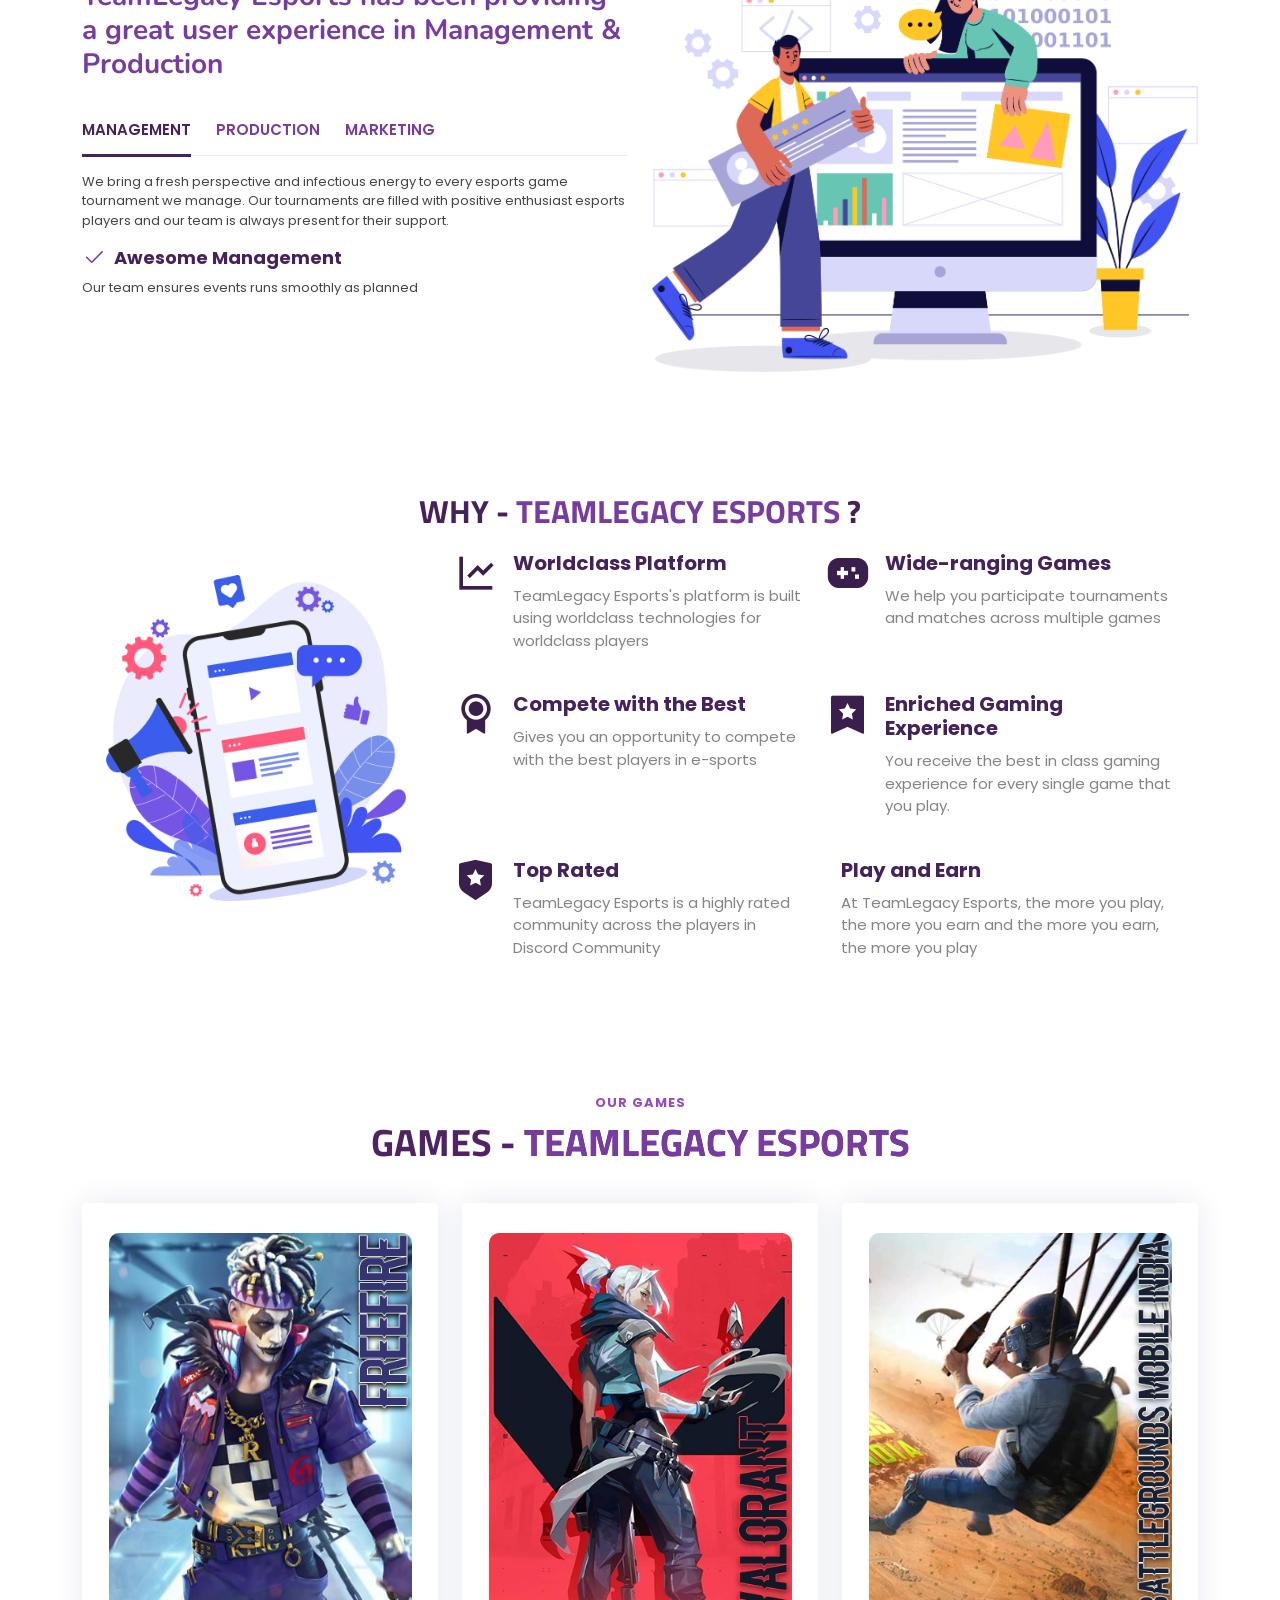
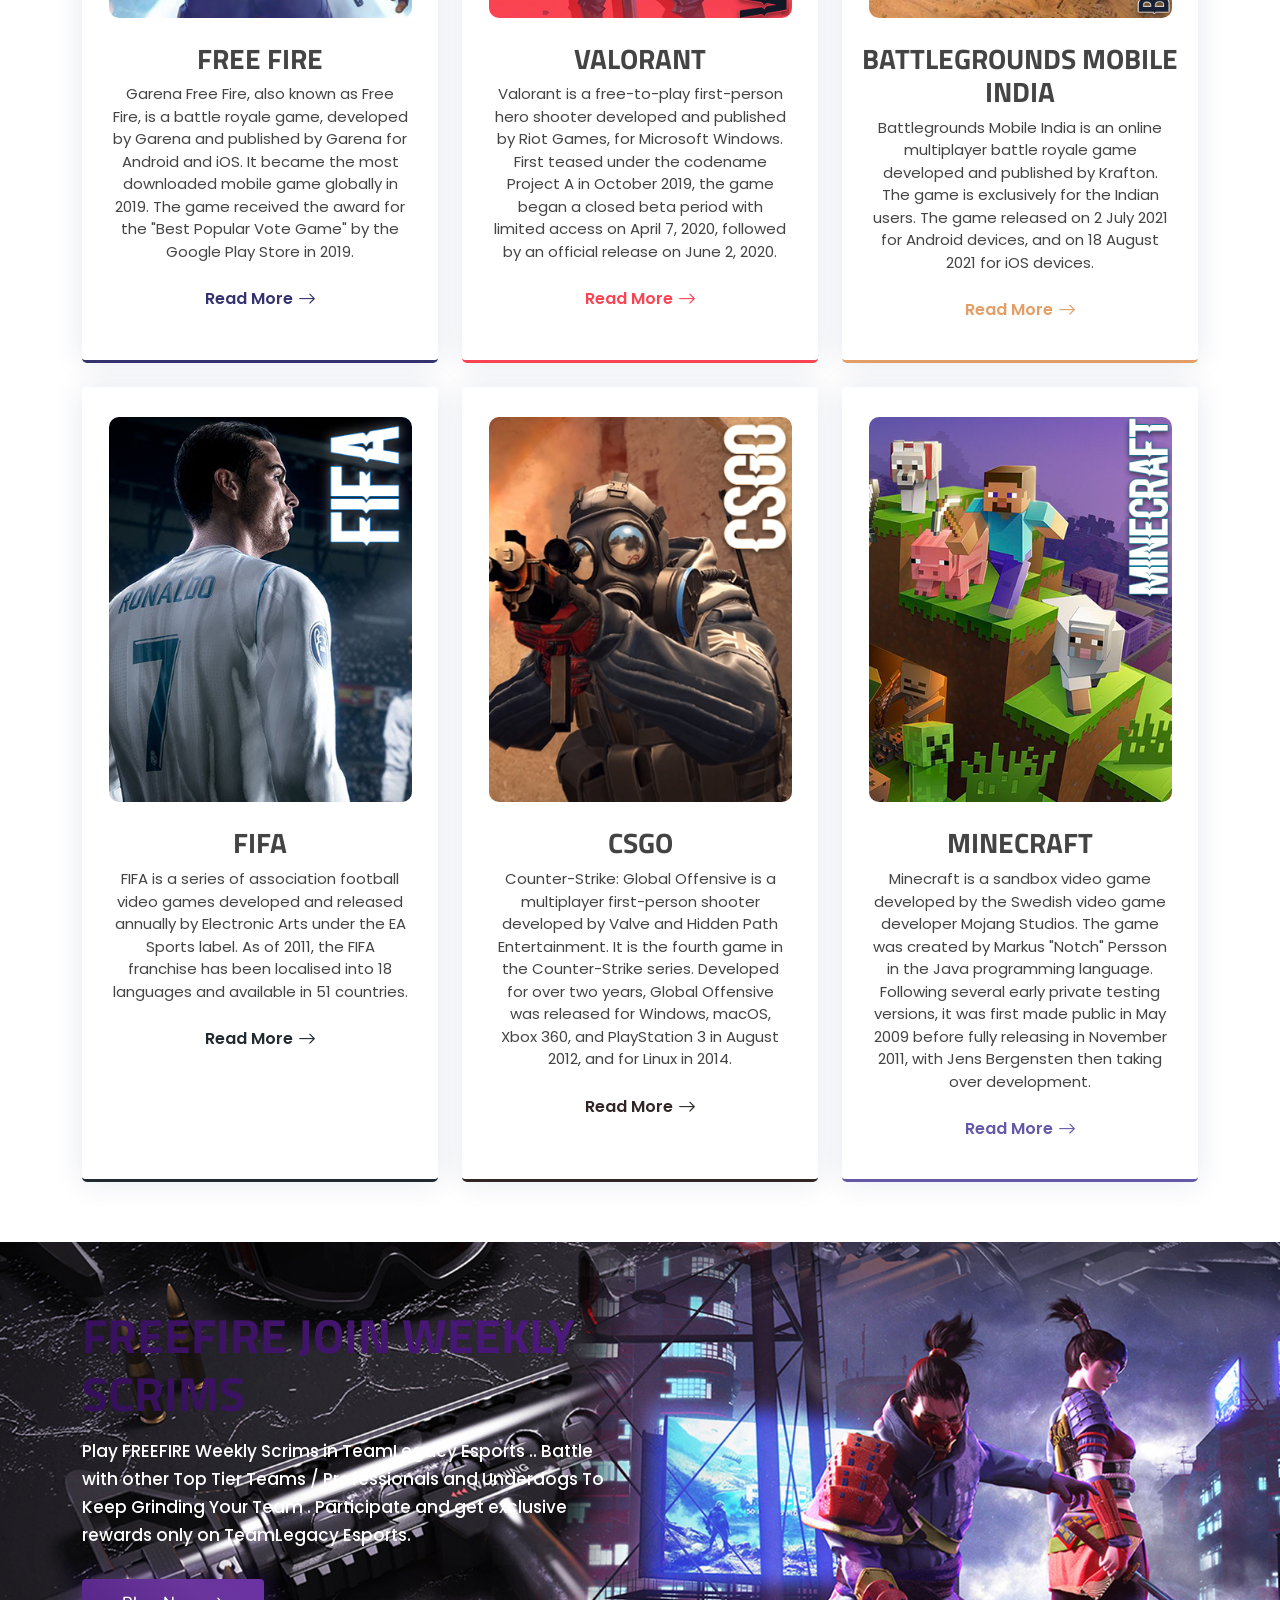
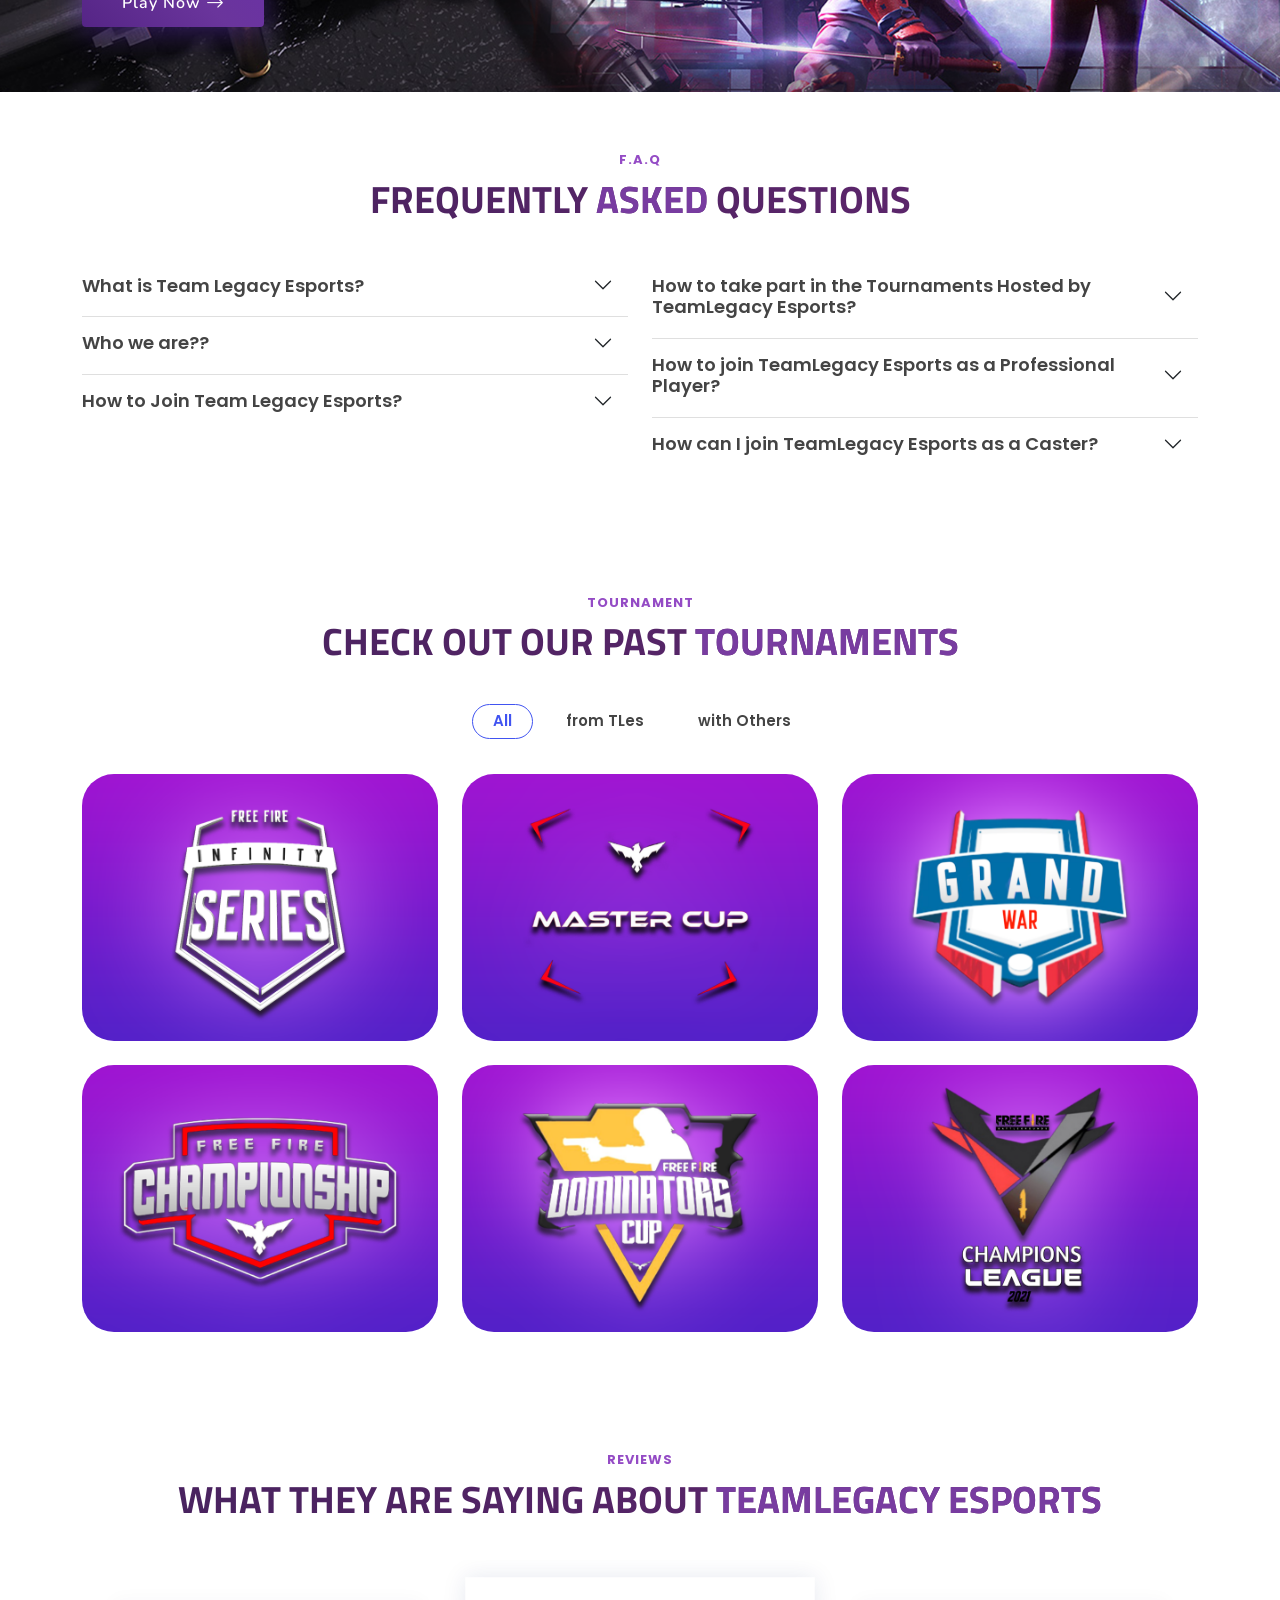
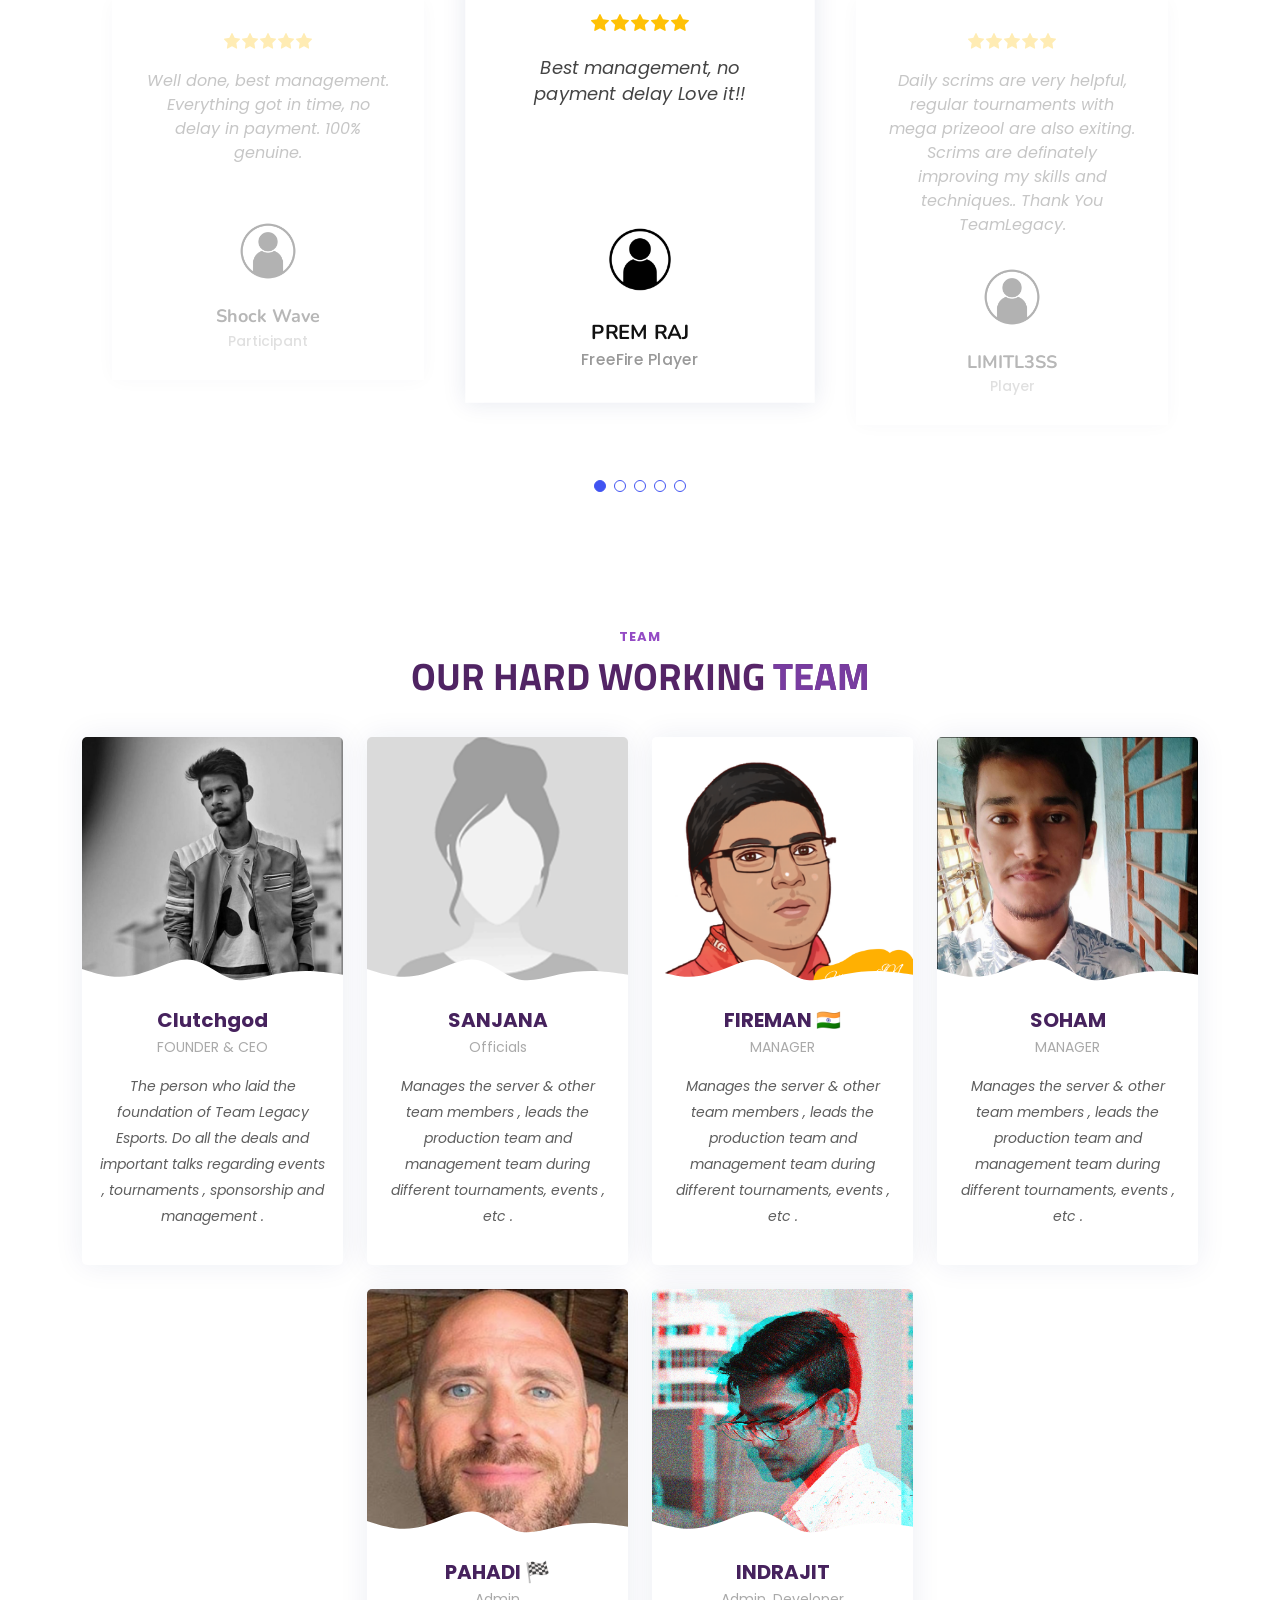
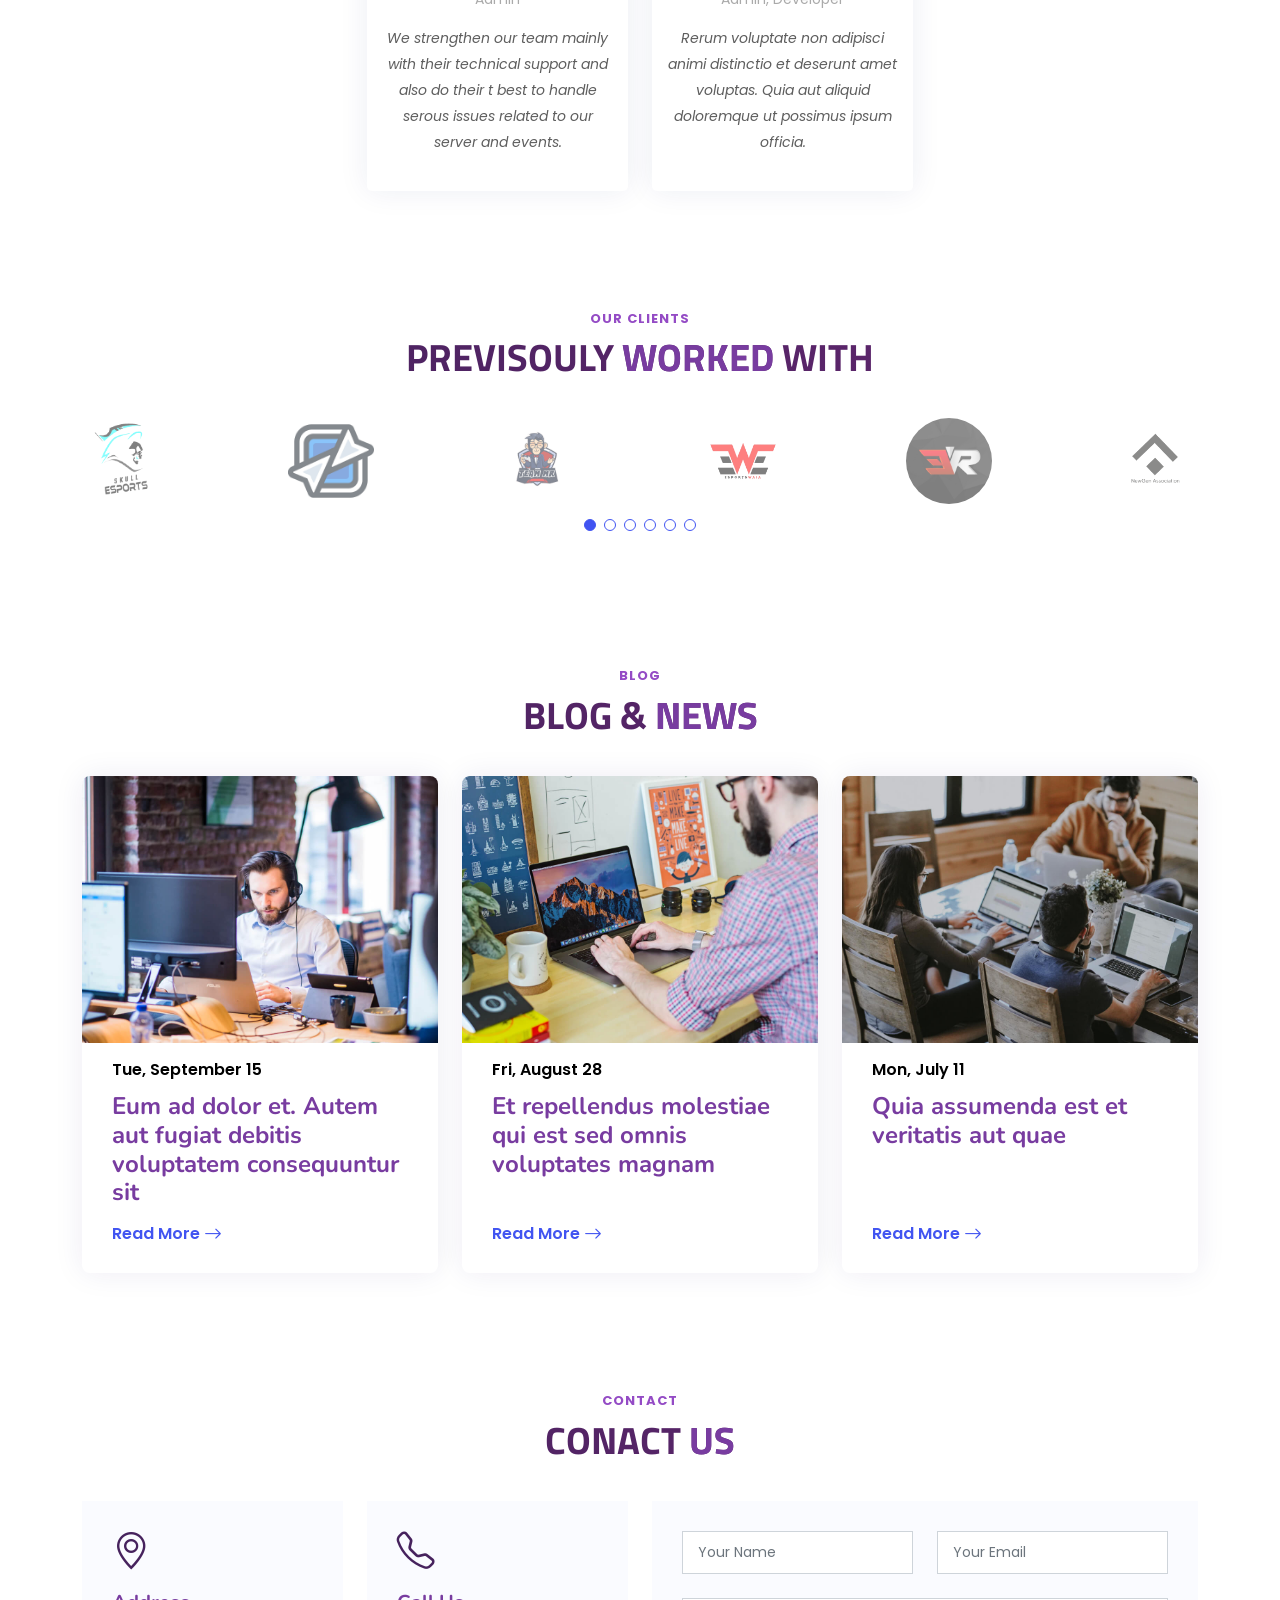
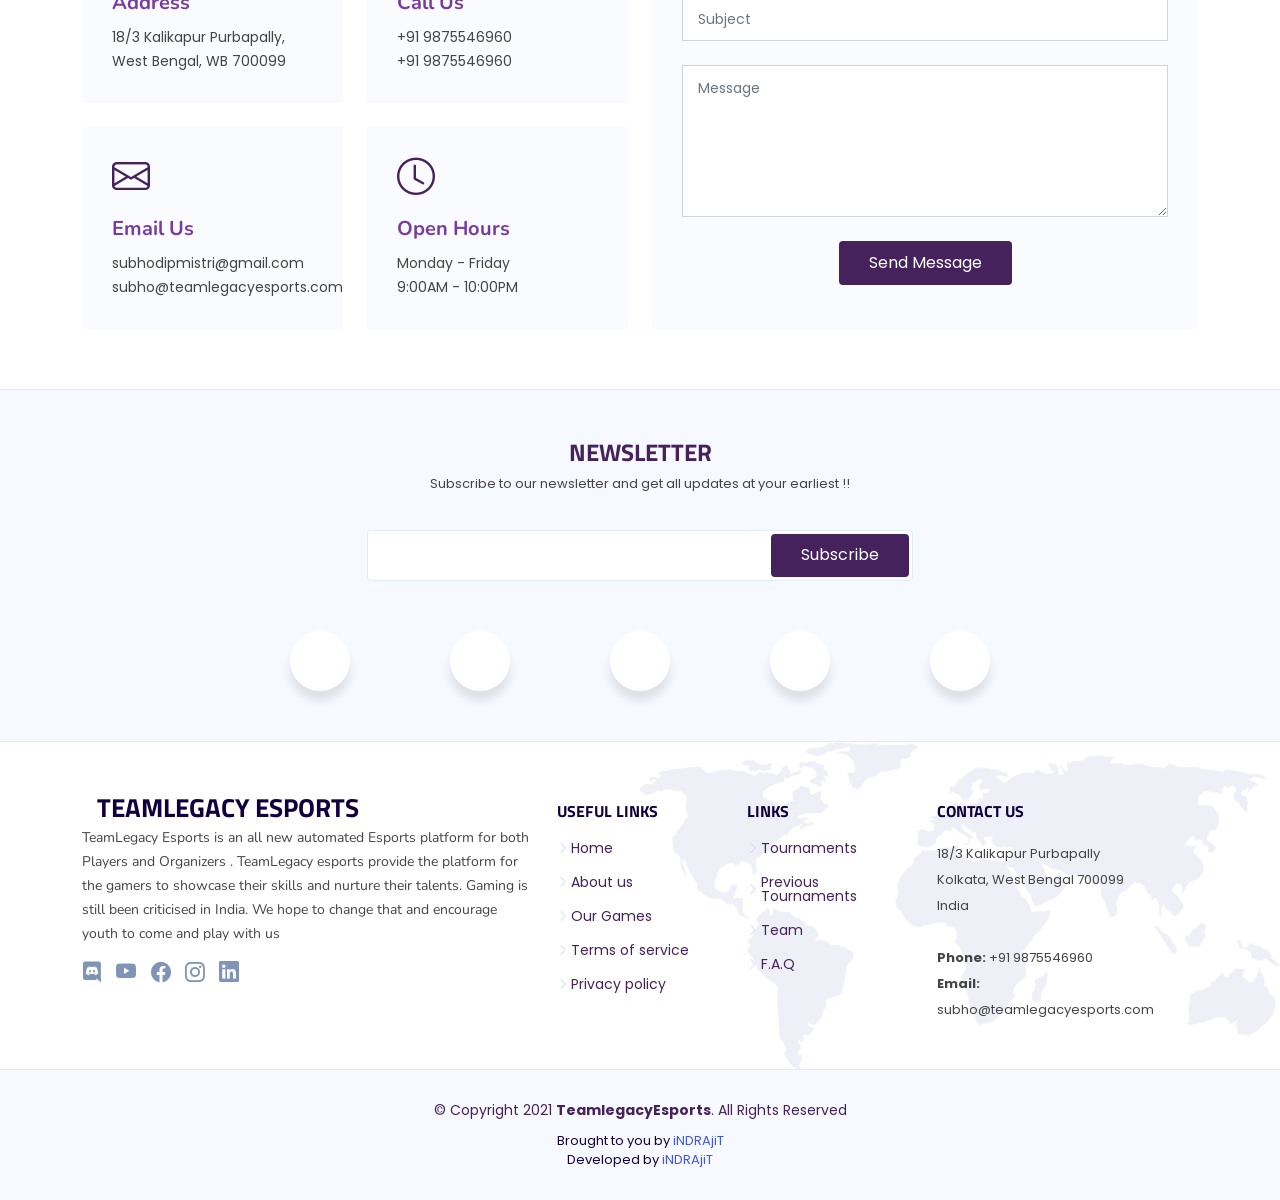
==== commit c91ad9c2: "Update index.html" ====
--- a/index.html
+++ b/index.html
@@ -499,8 +499,8 @@
               <!-- <i class="ri-discuss-line icon"></i> -->
               <img src="assets/img/games/freefire.png" alt="FreeFire Image">
               <h3>FREE FIRE</h3>
-              <p>Provident nihil minus qui consequatur non omnis maiores. Eos accusantium minus dolores iure perferendis tempore et consequatur.</p>
-              <a href="demo.html" class="read-more"><span>Read More</span> <i class="bi bi-arrow-right"></i></a>
+              <p>Garena Free Fire, also known as Free Fire, is a battle royale game, developed by Garena and published by Garena for Android and iOS. It became the most downloaded mobile game globally in 2019. The game received the award for the "Best Popular Vote Game" by the Google Play Store in 2019.</p>
+              <a href="https://ff.garena.com/" target="_blank" class="read-more"><span>Read More</span> <i class="bi bi-arrow-right"></i></a>
             </div>
           </div>
 
@@ -509,8 +509,8 @@
               <!-- <i class="ri-discuss-line icon"></i> -->
               <img src="assets/img/games/valorant.png" alt="Valorant Image">
               <h3>VALORANT</h3>
-              <p>Ut autem aut autem non a. Sint sint sit facilis nam iusto sint. Libero corrupti neque eum hic non ut nesciunt dolorem.</p>
-              <a href="#" class="read-more"><span>Read More</span> <i class="bi bi-arrow-right"></i></a>
+              <p>Valorant is a free-to-play first-person hero shooter developed and published by Riot Games, for Microsoft Windows. First teased under the codename Project A in October 2019, the game began a closed beta period with limited access on April 7, 2020, followed by an official release on June 2, 2020.</p>
+              <a href="https://playvalorant.com/en-us/" target="_blank" class="read-more"><span>Read More</span> <i class="bi bi-arrow-right"></i></a>
             </div>
           </div>
 
@@ -519,8 +519,8 @@
               <!-- <i class="ri-discuss-line icon"></i> -->
               <img src="assets/img/games/BGMI.png" alt="Image">
               <h3>BATTLEGROUNDS MOBILE INDIA</h3>
-              <p>Ut excepturi voluptatem nisi sed. Quidem fuga consequatur. Minus ea aut. Vel qui id voluptas adipisci eos earum corrupti.</p>
-              <a href="#" class="read-more"><span>Read More</span> <i class="bi bi-arrow-right"></i></a>
+              <p>Battlegrounds Mobile India is an online multiplayer battle royale game developed and published by Krafton. The game is exclusively for the Indian users. The game released on 2 July 2021 for Android devices, and on 18 August 2021 for iOS devices.</p>
+              <a href="https://www.battlegroundsmobileindia.com/" target="_blank" class="read-more"><span>Read More</span> <i class="bi bi-arrow-right"></i></a>
             </div>
           </div>
 
@@ -529,8 +529,8 @@
               <!-- <i class="ri-discuss-line icon"></i> -->
               <img src="assets/img/games/fifa.png" alt="Image">
               <h3>FIFA</h3>
-              <p>Non et temporibus minus omnis sed dolor esse consequatur. Cupiditate sed error ea fuga sit provident adipisci neque.</p>
-              <a href="#" class="read-more"><span>Read More</span> <i class="bi bi-arrow-right"></i></a>
+              <p>FIFA is a series of association football video games developed and released annually by Electronic Arts under the EA Sports label. As of 2011, the FIFA franchise has been localised into 18 languages and available in 51 countries.</p>
+              <a href="https://www.ea.com/en-gb/games/fifa/fifa-22" target="_blank" class="read-more"><span>Read More</span> <i class="bi bi-arrow-right"></i></a>
             </div>
           </div>
 
@@ -539,8 +539,8 @@
               <!-- <i class="ri-discuss-line icon"></i> -->
               <img src="assets/img/games/csgo.png" alt="Image">
               <h3>CSGO</h3>
-              <p>Cumque et suscipit saepe. Est maiores autem enim facilis ut aut ipsam corporis aut. Sed animi at autem alias eius labore.</p>
-              <a href="#" class="read-more"><span>Read More</span> <i class="bi bi-arrow-right"></i></a>
+              <p>Counter-Strike: Global Offensive is a multiplayer first-person shooter developed by Valve and Hidden Path Entertainment. It is the fourth game in the Counter-Strike series. Developed for over two years, Global Offensive was released for Windows, macOS, Xbox 360, and PlayStation 3 in August 2012, and for Linux in 2014.</p>
+              <a href="https://blog.counter-strike.net/" target="_blank" class="read-more"><span>Read More</span> <i class="bi bi-arrow-right"></i></a>
             </div>
           </div>
 
@@ -548,9 +548,9 @@
             <div class="service-box pink">
               <!-- <i class="ri-discuss-line icon"></i> -->
               <img src="assets/img/games/minecraft.png" alt="Image">
-              <h3>COMING SOON...</h3>
-              <p>Hic molestias ea quibusdam eos. Fugiat enim doloremque aut neque non et debitis iure. Corrupti recusandae ducimus enim.</p>
-              <a href="#" class="read-more"><span>Read More</span> <i class="bi bi-arrow-right"></i></a>
+              <h3>MINECRAFT</h3>
+              <p>Minecraft is a sandbox video game developed by the Swedish video game developer Mojang Studios. The game was created by Markus "Notch" Persson in the Java programming language. Following several early private testing versions, it was first made public in May 2009 before fully releasing in November 2011, with Jens Bergensten then taking over development.</p>
+              <a href="https://www.minecraft.net/en-us" target="_blank" class="read-more"><span>Read More</span> <i class="bi bi-arrow-right"></i></a>
             </div>
           </div>
 
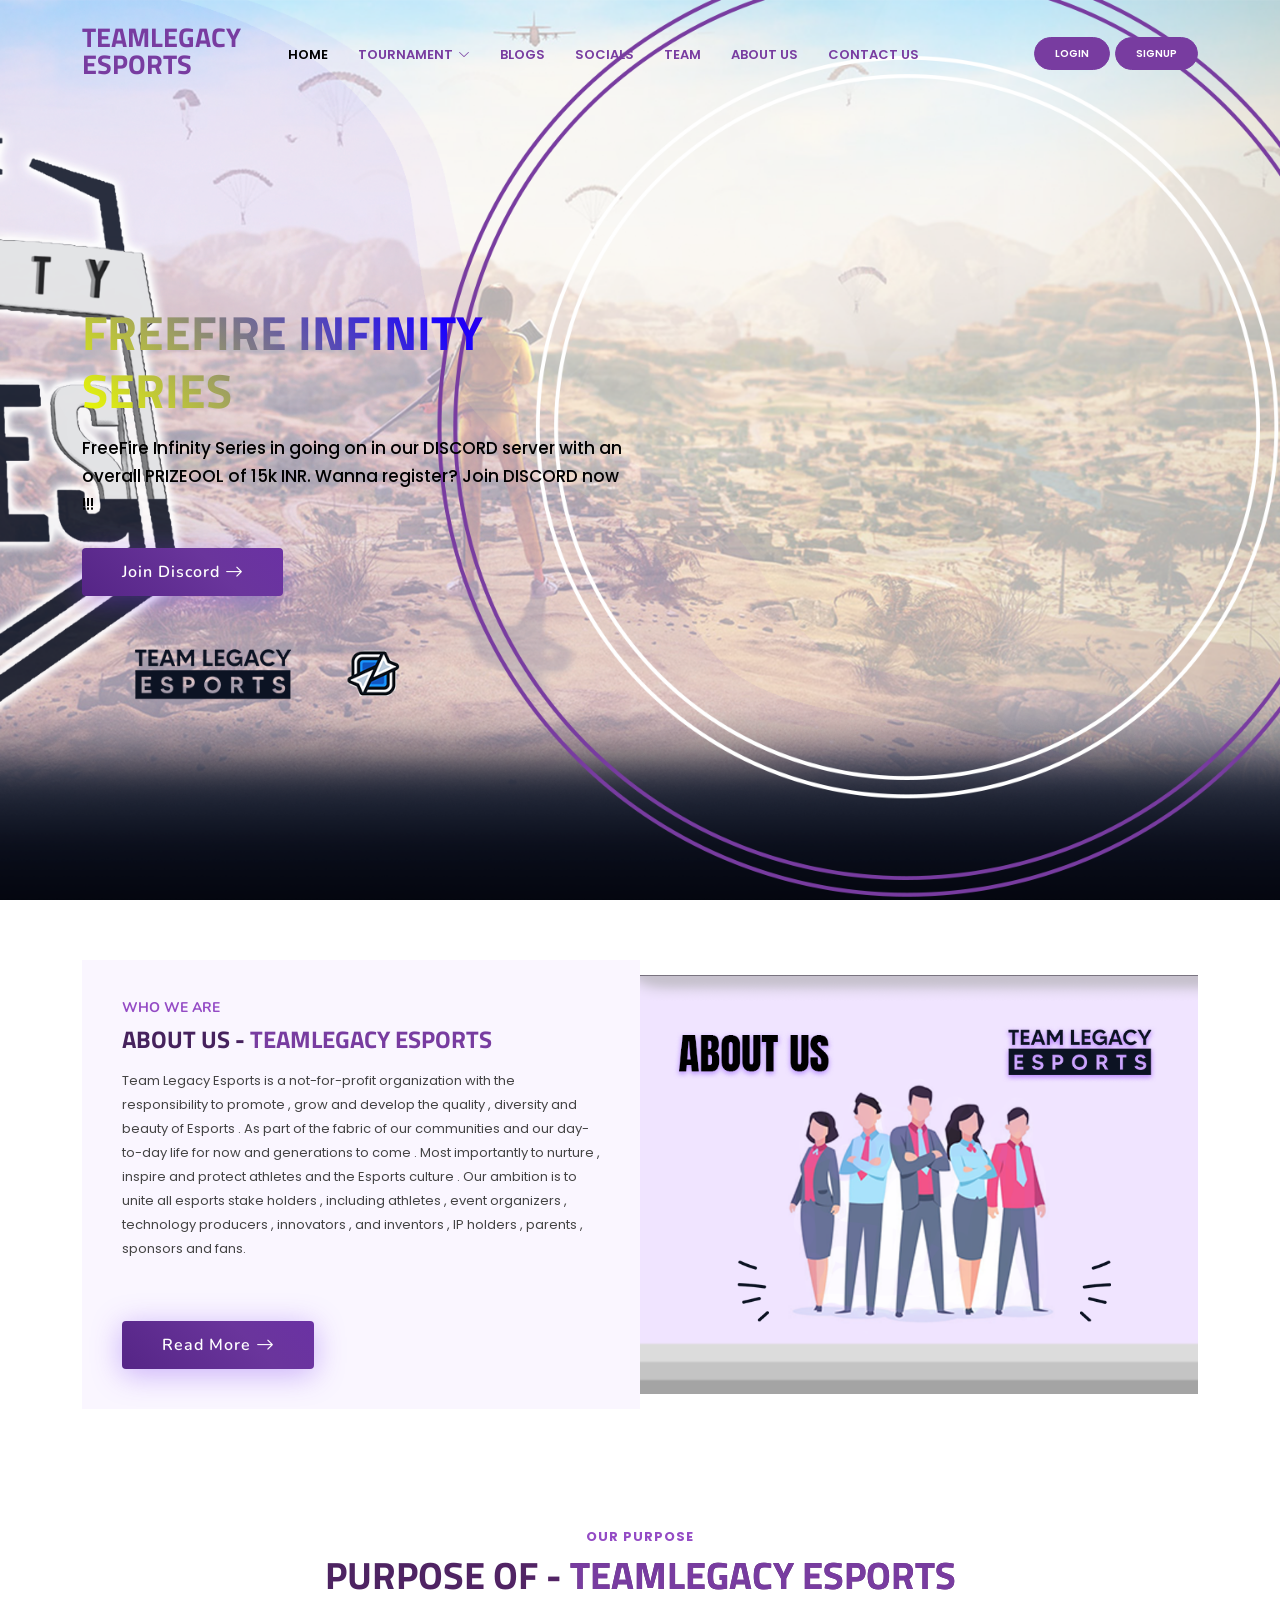
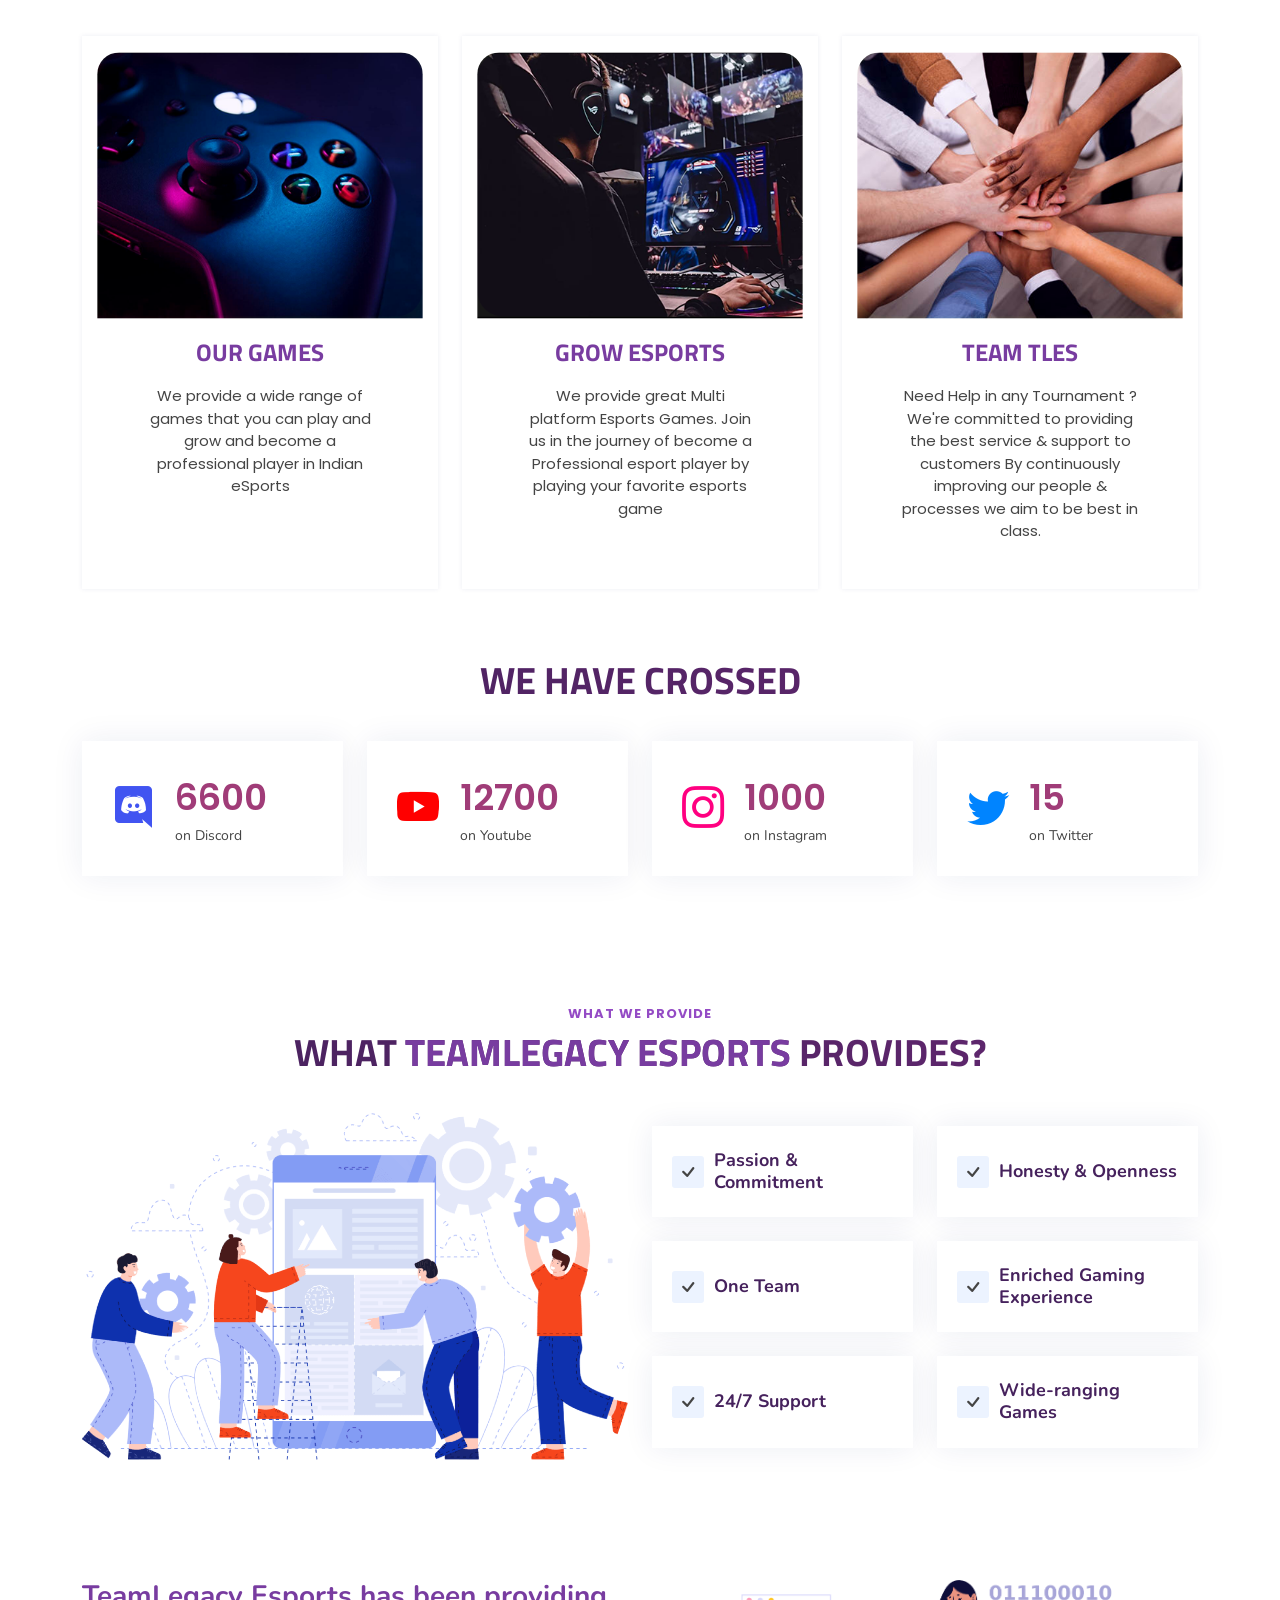
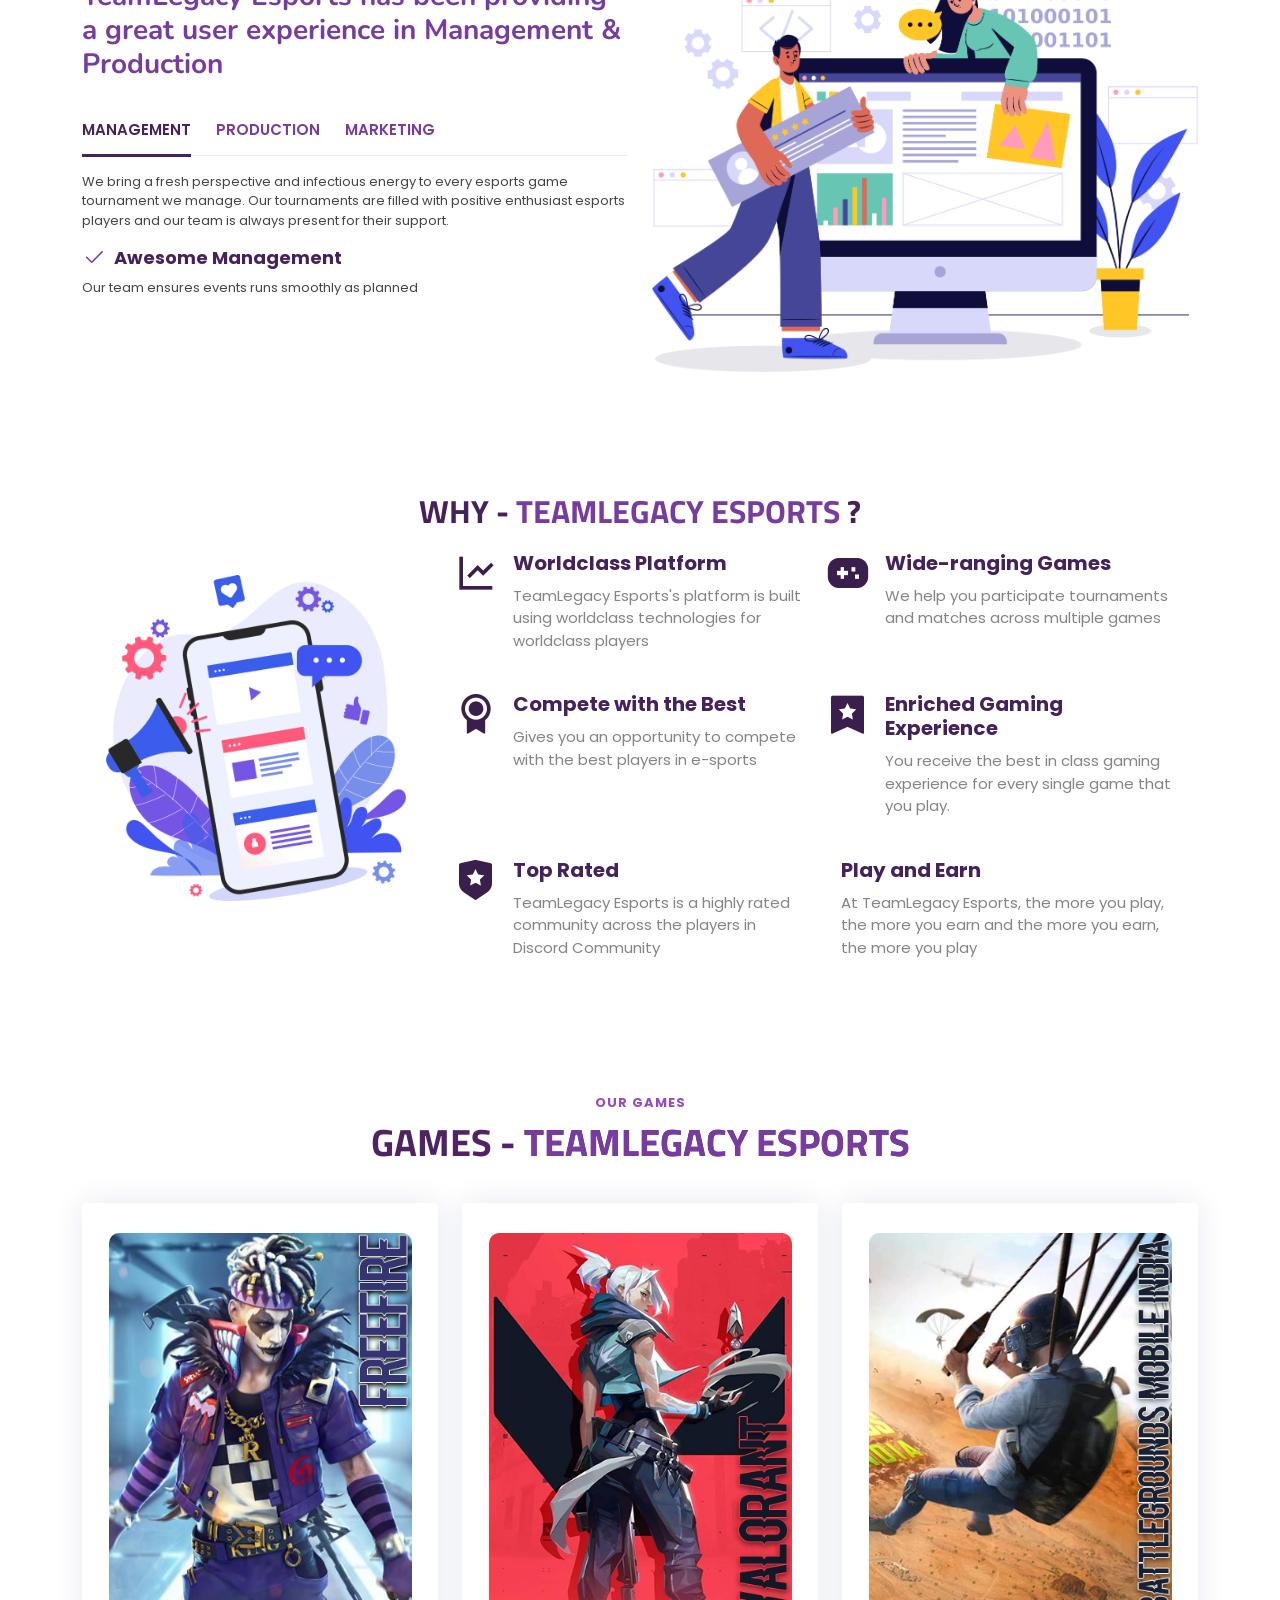
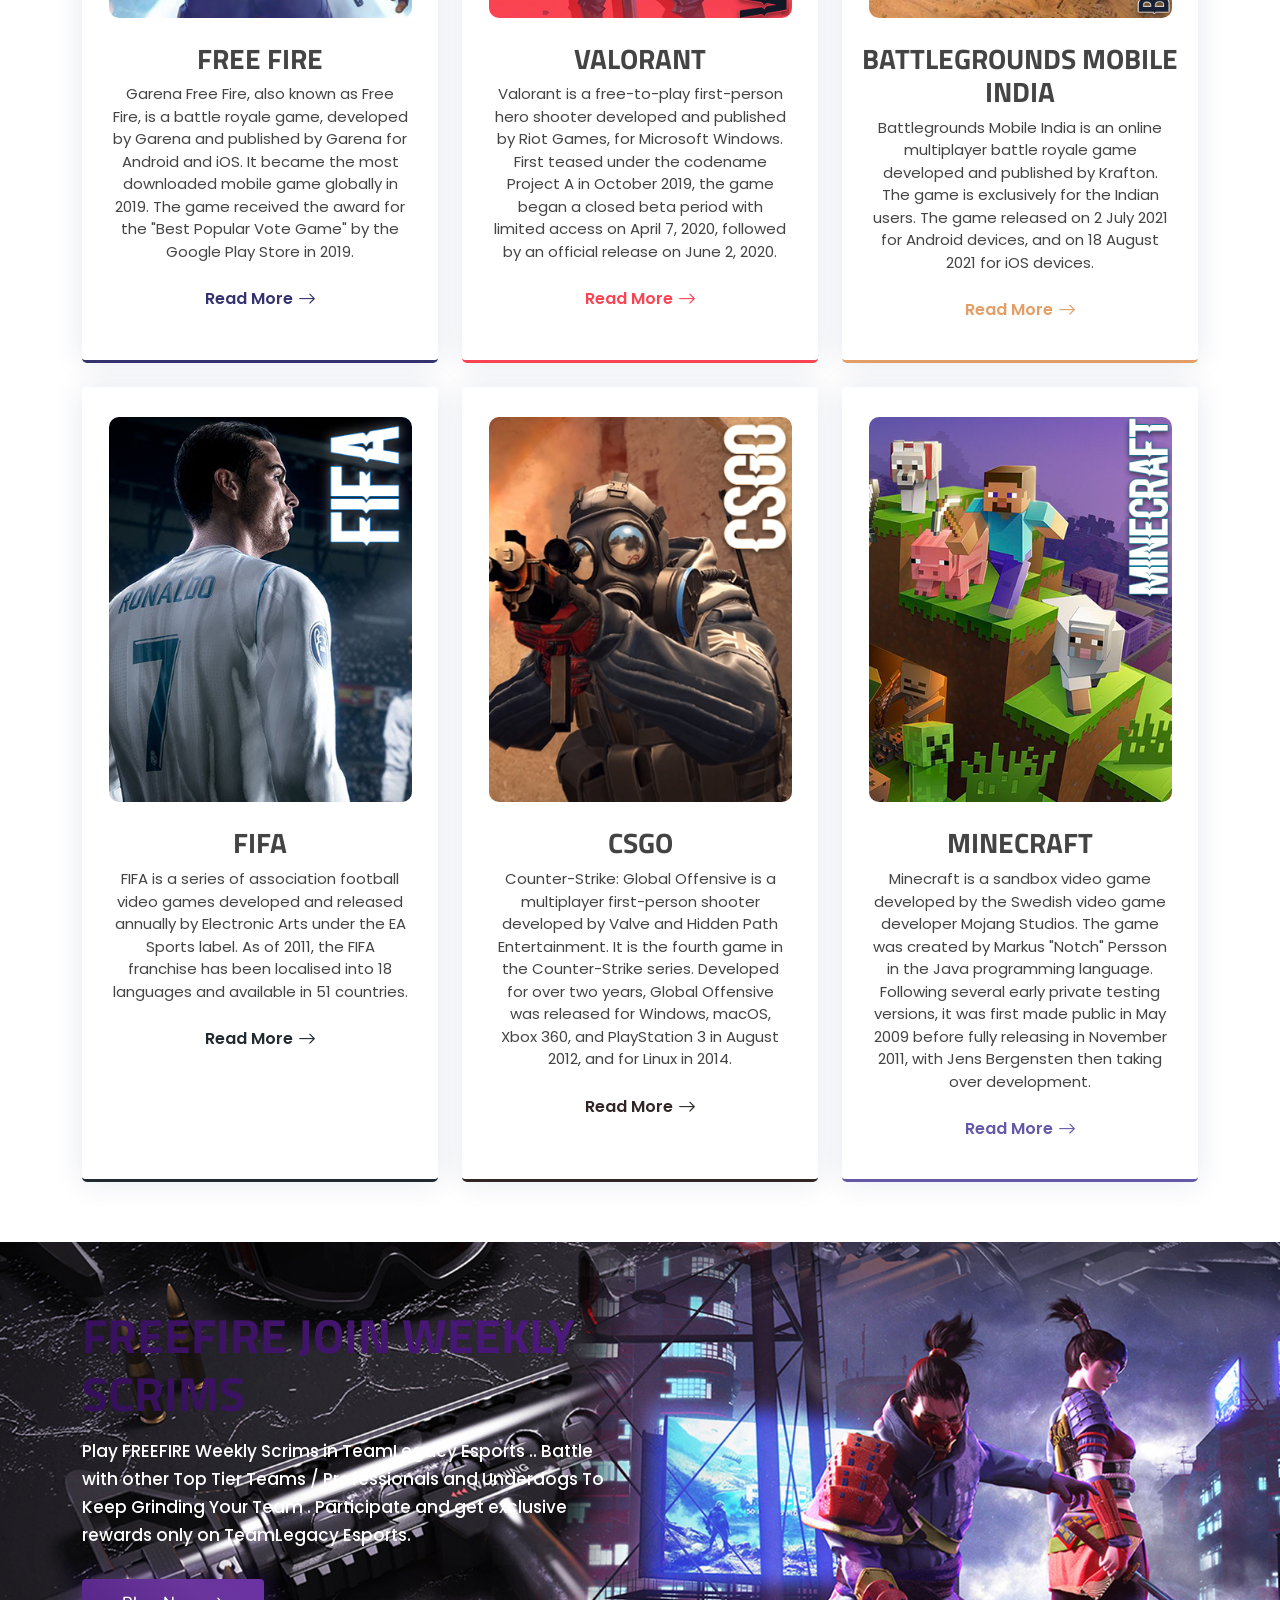
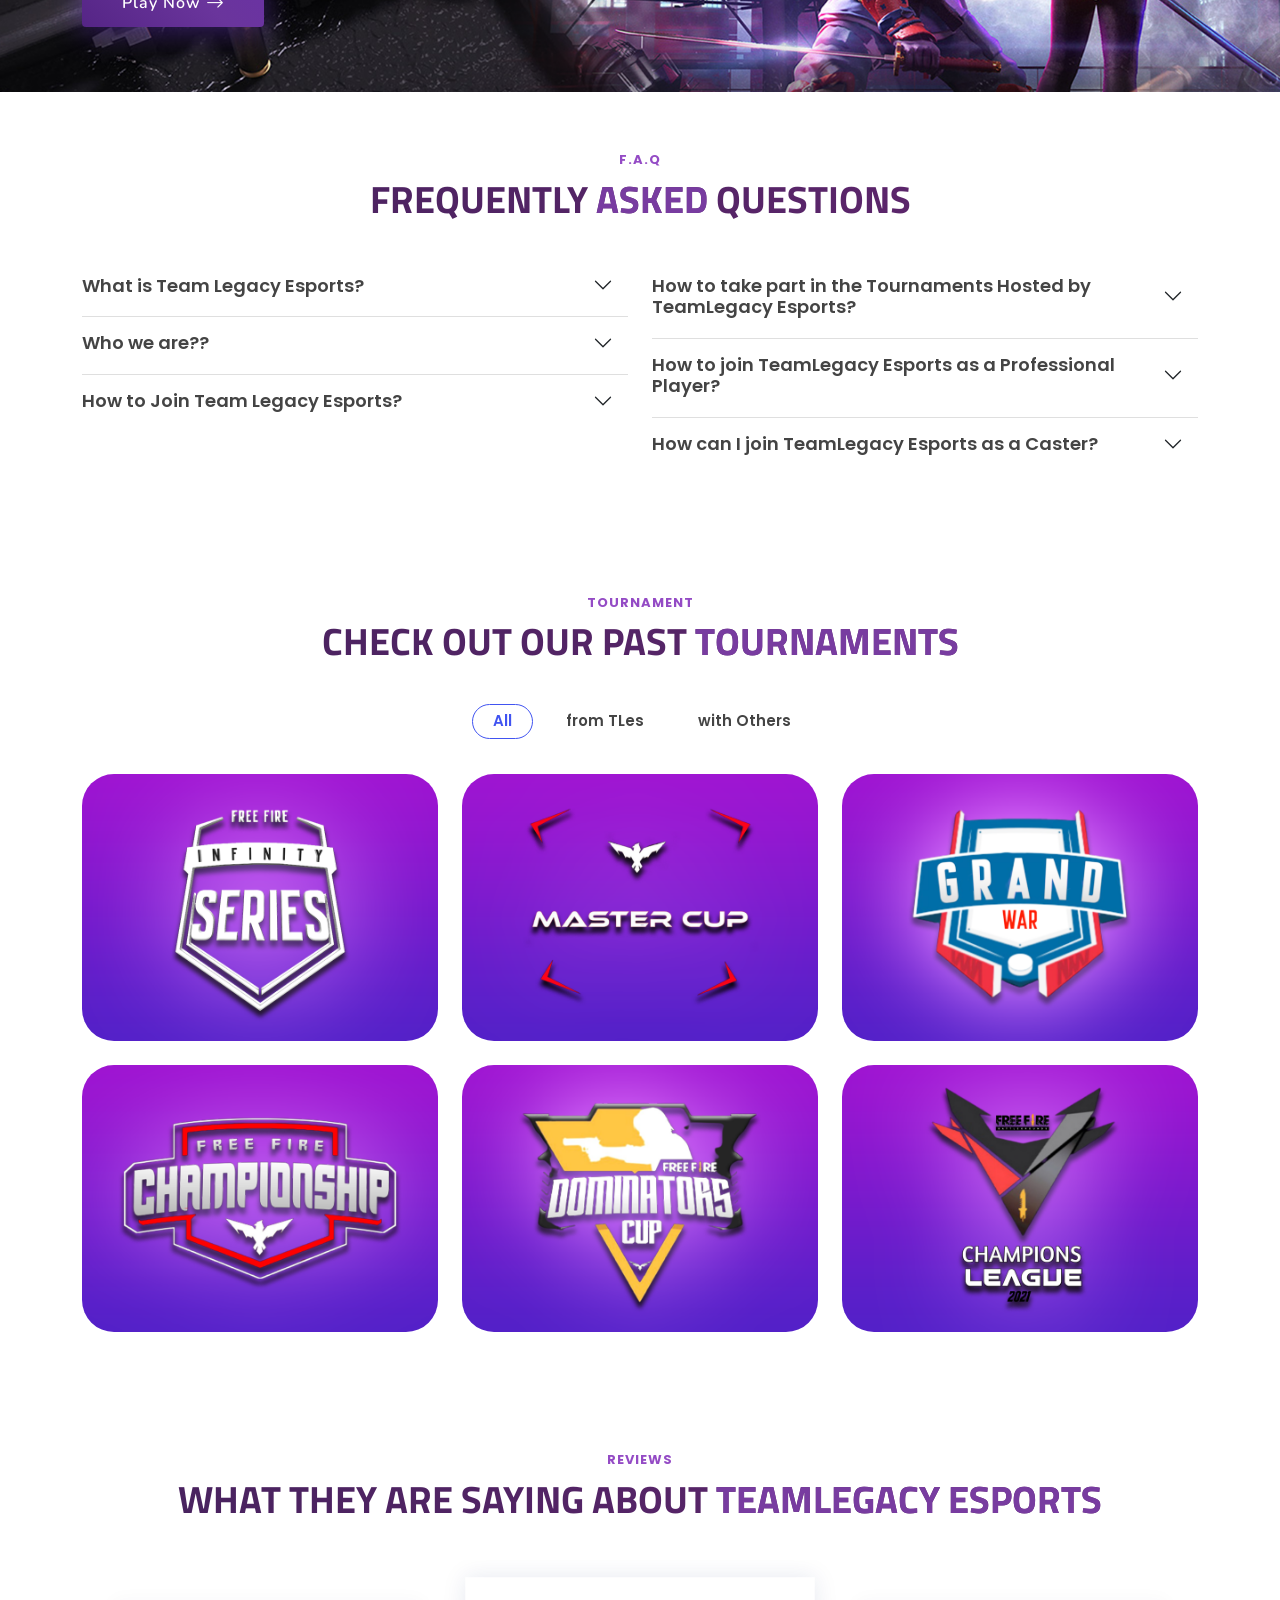
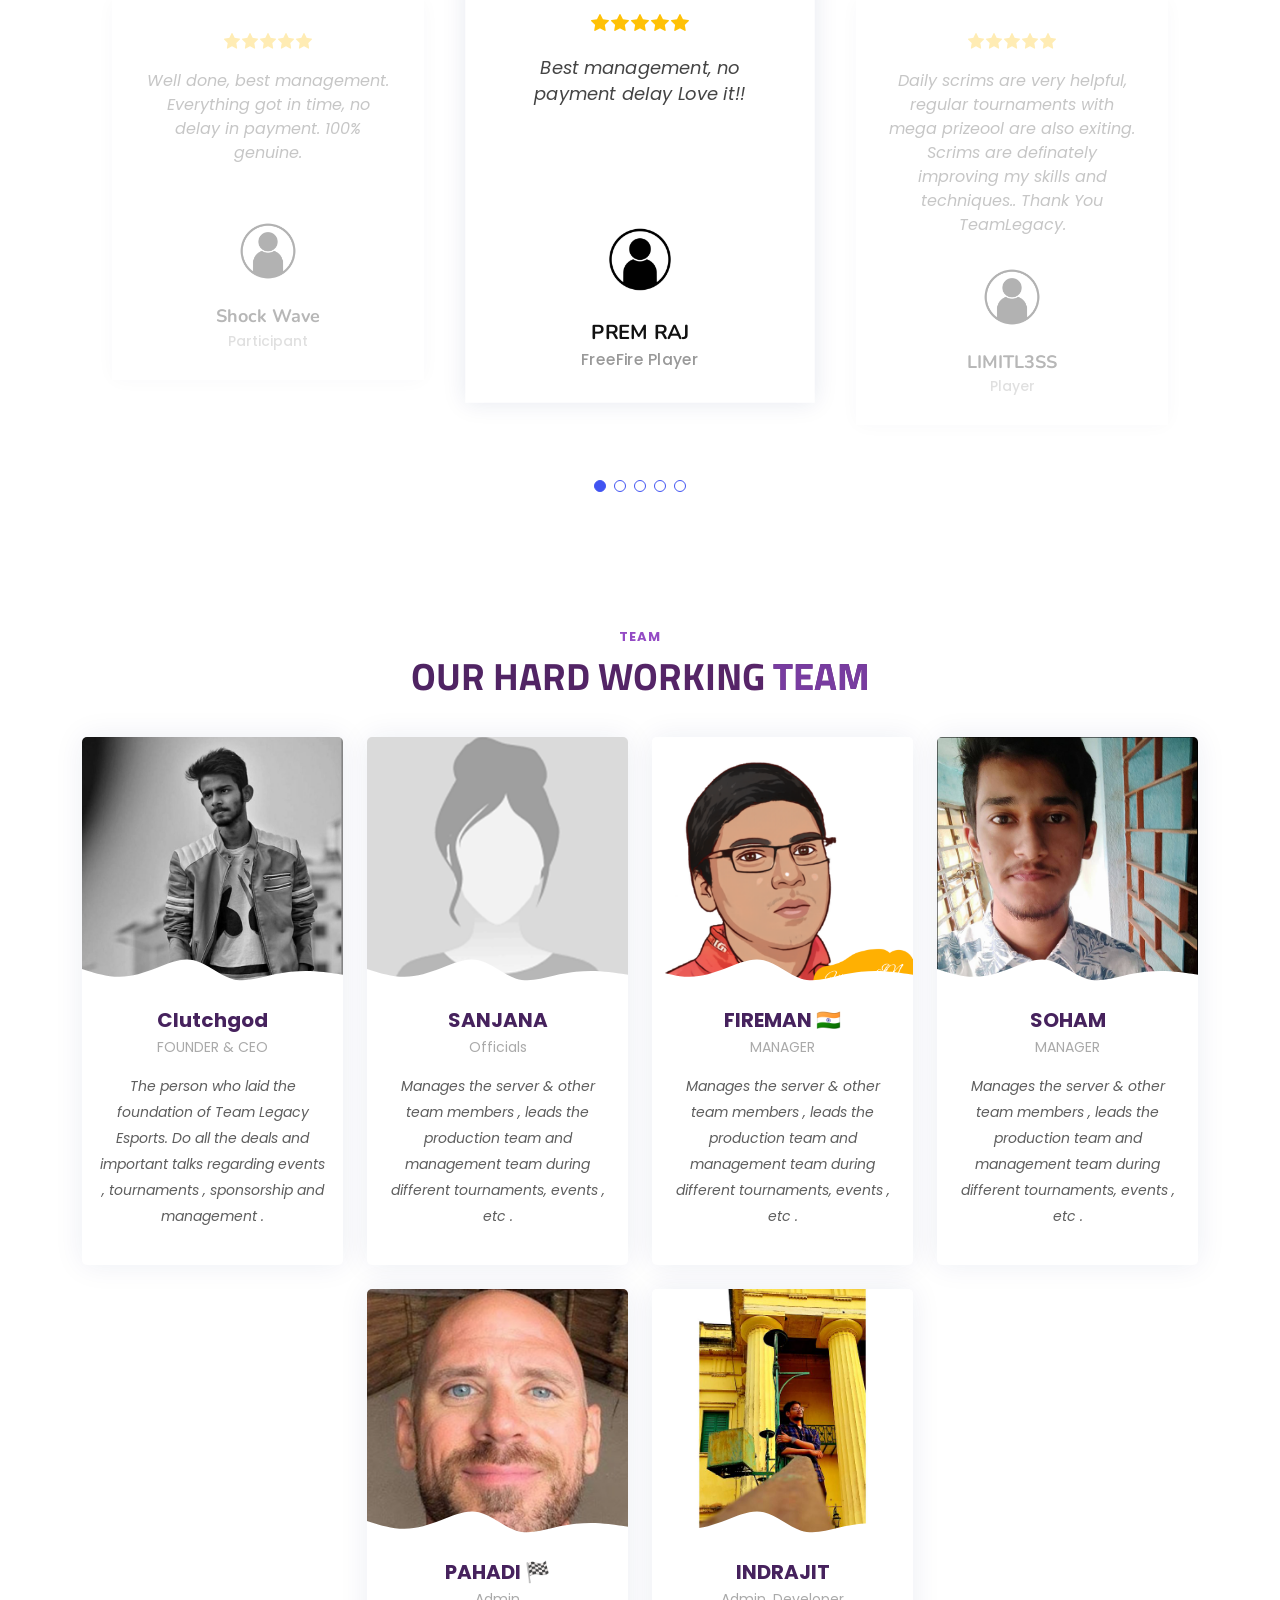
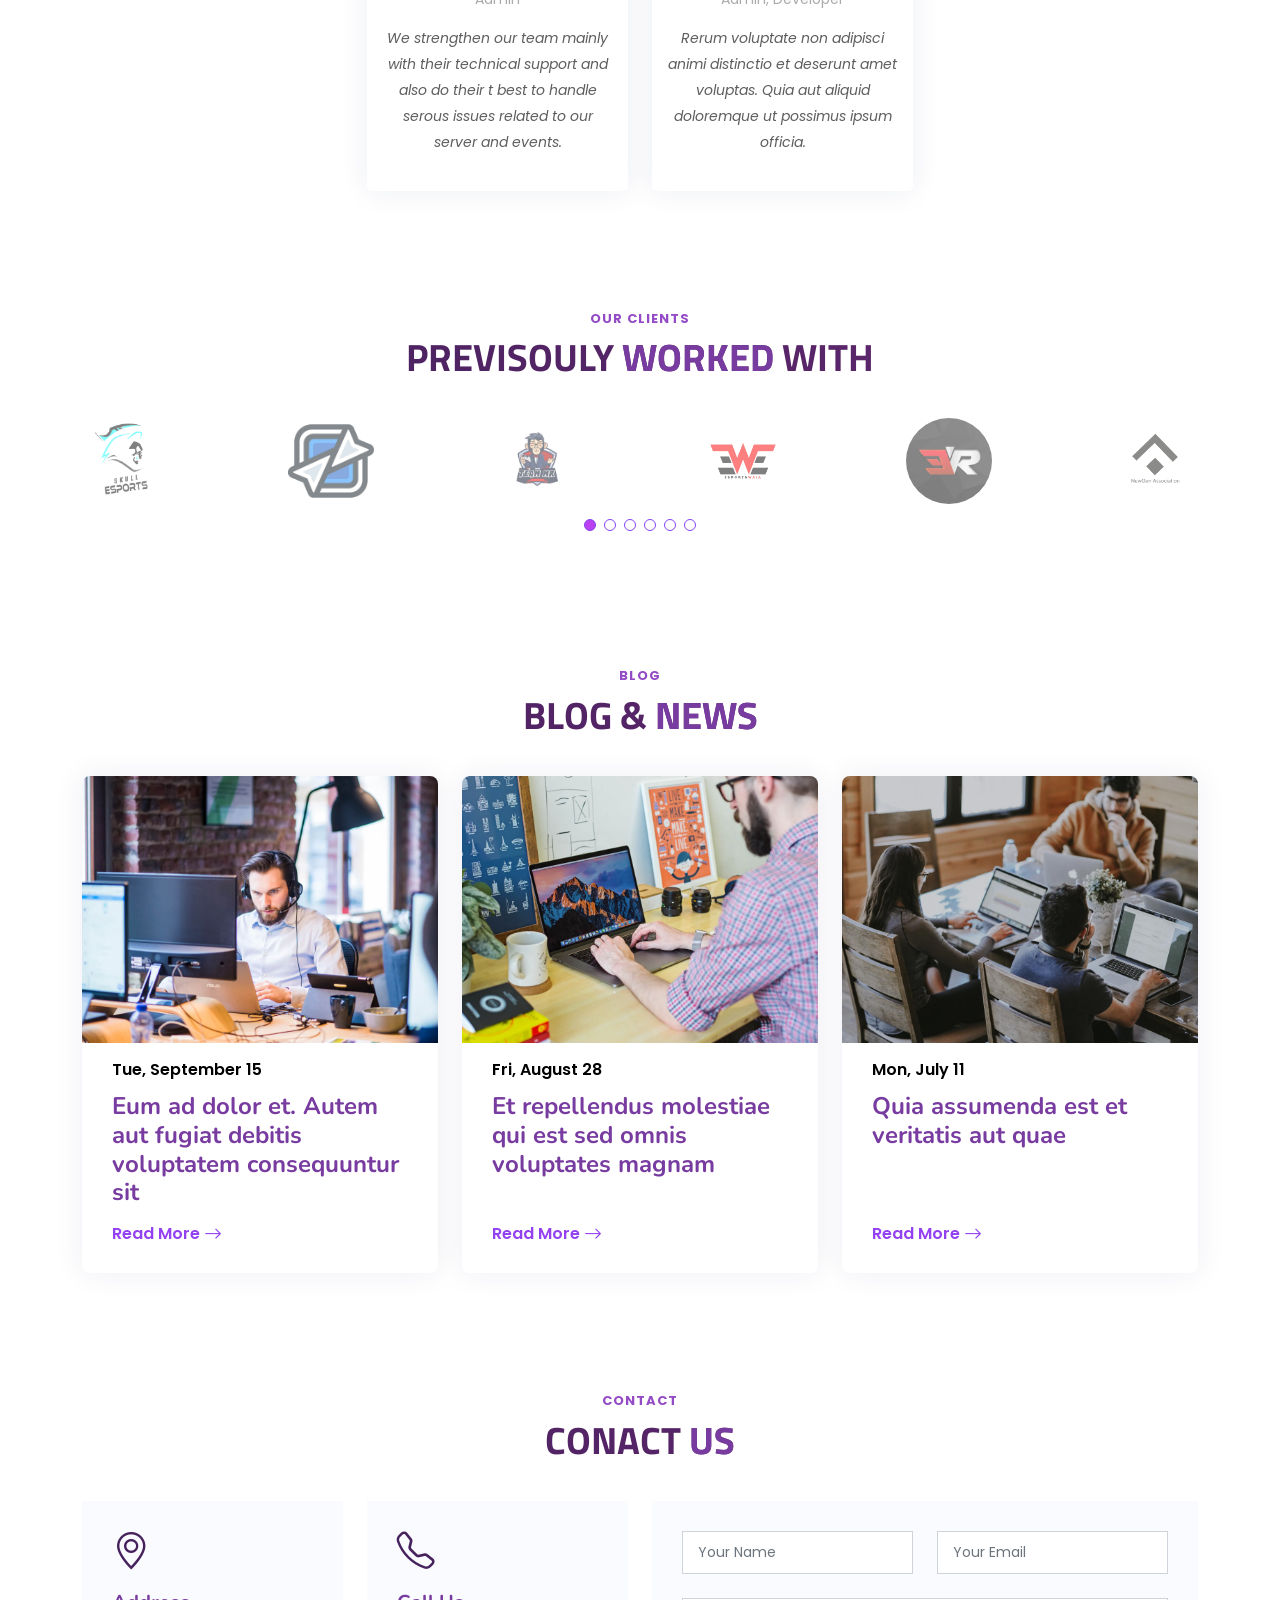
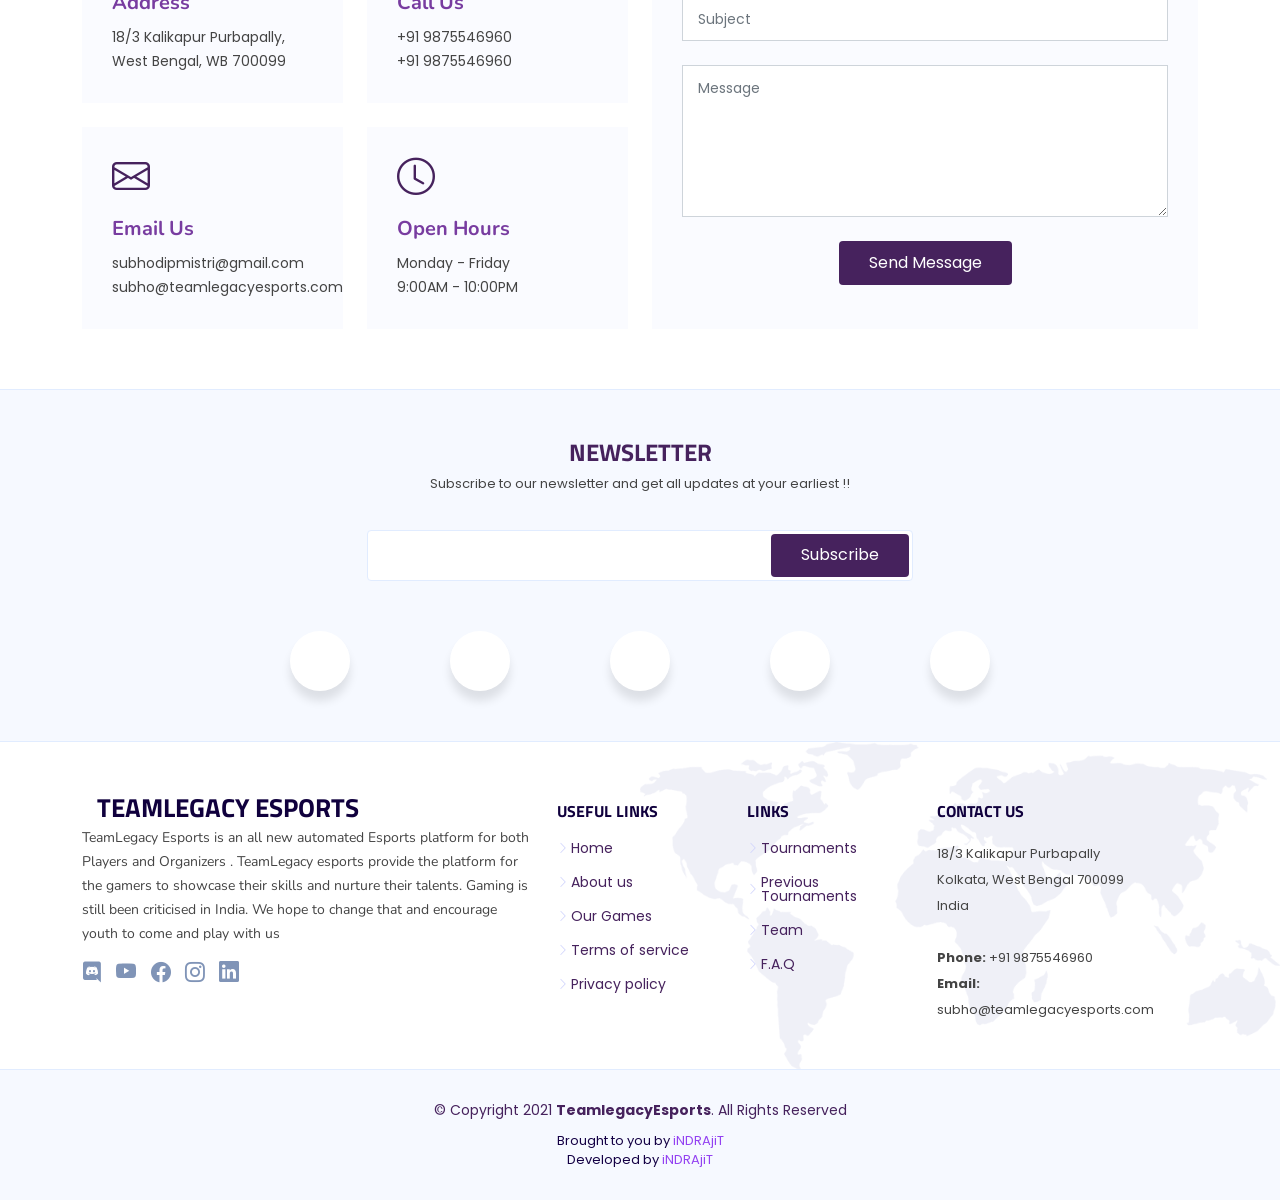
==== commit 973efad3: "Update index.html" ====
--- a/index.html
+++ b/index.html
@@ -1170,7 +1170,7 @@
           <div class="col-lg-3 col-md-6 d-flex align-items-stretch" data-aos="fade-up" data-aos-delay="400">
             <div class="member">
               <div class="member-img">
-                <img src="assets/img/team/GLITCH_20210610150616.gif" class="img-fluid" alt="">
+                <img src="assets/img/team/indrajit.jpg" class="img-fluid" alt="">
                 <div class="social">
                   <a href="https://twitter.com/Rockindra003" target = "_blank"><i class="bi bi-twitter"></i></a>
                   <a href="https://www.facebook.com/profile.php?id=100033803686797" target = "_blank"><i class="bi bi-facebook"></i></a>
@@ -1594,4 +1594,4 @@
 
 </body>
 
-</html>+</html>
--- a/assets/css/style.css
+++ b/assets/css/style.css
@@ -18,12 +18,12 @@
 }
 
 a {
-  color: #4154f1;
+  color: #9341f1;
   text-decoration: none;
 }
 
 a:hover {
-  color: #717ff5;
+  color: #d071f5;
   text-decoration: none;
 }
 
@@ -503,7 +503,7 @@
   color: #3c1d50;
 
 
-  background-image: linear-gradient(45deg, #1900ff, #eeff00, #ff0000, #9900ff, #ff7300, #15ff00);
+  background-image: linear-gradient(45deg, #eeff00, #1900ff,  #ff0000, #9900ff, #ff7300, #15ff00);
   background-clip: text;
   -webkit-background-clip: text;
   color: transparent;
@@ -1780,11 +1780,11 @@
   height: 12px;
   background-color: #fff;
   opacity: 1;
-  border: 1px solid #4154f1;
+  border: 1px solid #8441f1;
 }
 
 .clients .clients-slider .swiper-pagination .swiper-pagination-bullet-active {
-  background-color: #4154f1;
+  background-color: #b941f1;
 }
 
 /*--------------------------------------------------------------
@@ -1935,7 +1935,7 @@
 }
 
 .contact .php-email-form input:focus, .contact .php-email-form textarea:focus {
-  border-color: #4154f1;
+  border-color: #9341f1;
 }
 
 .contact .php-email-form input {
@@ -2004,17 +2004,17 @@
 }
 
 .blog .entry .entry-title a {
-  color: #012970;
+  color: #280170;
   transition: 0.3s;
 }
 
 .blog .entry .entry-title a:hover {
-  color: #4154f1;
+  color: #b041f1;
 }
 
 .blog .entry .entry-meta {
   margin-bottom: 15px;
-  color: #4084fd;
+  color: #6c40fd;
 }
 
 .blog .entry .entry-meta ul {
@@ -2054,7 +2054,7 @@
 
 .blog .entry .entry-content .read-more a {
   display: inline-block;
-  background: #4154f1;
+  background: #a241f1;
   color: #fff;
   padding: 6px 20px;
   transition: 0.3s;
@@ -2063,7 +2063,7 @@
 }
 
 .blog .entry .entry-content .read-more a:hover {
-  background: #5969f3;
+  background: #b559f3;
 }
 
 .blog .entry .entry-content h3 {
@@ -2097,7 +2097,7 @@
   top: 0;
   bottom: 0;
   width: 3px;
-  background-color: #012970;
+  background-color: #220170;
   margin-top: 20px;
   margin-bottom: 20px;
 }
@@ -2108,17 +2108,17 @@
 }
 
 .blog .entry .entry-footer i {
-  color: #0d64fd;
+  color: #690dfd;
   display: inline;
 }
 
 .blog .entry .entry-footer a {
-  color: #013289;
+  color: #310189;
   transition: 0.3s;
 }
 
 .blog .entry .entry-footer a:hover {
-  color: #4154f1;
+  color: #bf41f1;
 }
 
 .blog .entry .entry-footer .cats {
@@ -2177,7 +2177,7 @@
   font-size: 22px;
   margin-bottom: 0px;
   padding: 0;
-  color: #012970;
+  color: #280170;
 }
 
 .blog .blog-author .social-links {
@@ -2185,7 +2185,7 @@
 }
 
 .blog .blog-author .social-links a {
-  color: rgba(1, 41, 112, 0.5);
+  color: rgba(34, 1, 112, 0.5);
   margin-right: 5px;
 }
 
@@ -2227,12 +2227,12 @@
 }
 
 .blog .blog-comments .comment h5 a:hover {
-  color: #4154f1;
+  color: #7641f1;
 }
 
 .blog .blog-comments .comment h5 .reply {
   padding-left: 10px;
-  color: #012970;
+  color: #280170;
 }
 
 .blog .blog-comments .comment h5 .reply i {
@@ -2242,7 +2242,7 @@
 .blog .blog-comments .comment time {
   display: block;
   font-size: 14px;
-  color: #013ca3;
+  color: #5a01a3;
   margin-bottom: 5px;
 }
 
@@ -2295,15 +2295,15 @@
   border-radius: 4px;
   padding: 10px 20px;
   border: 0;
-  background-color: #012970;
+  background-color: #3a0170;
 }
 
 .blog .blog-comments .reply-form .btn-primary:hover {
-  background-color: #013289;
+  background-color: #4c0189;
 }
 
 .blog .blog-pagination {
-  color: #024ed5;
+  color: #8802d5;
 }
 
 .blog .blog-pagination ul {
@@ -2319,7 +2319,7 @@
 }
 
 .blog .blog-pagination li a {
-  color: #012970;
+  color: #280170;
   padding: 7px 16px;
   display: flex;
   align-items: center;
@@ -2327,7 +2327,7 @@
 }
 
 .blog .blog-pagination li.active, .blog .blog-pagination li:hover {
-  background: #4154f1;
+  background: #7f41f1;
 }
 
 .blog .blog-pagination li.active a, .blog .blog-pagination li:hover a {
@@ -2345,7 +2345,7 @@
   font-weight: 700;
   padding: 0 0 0 0;
   margin: 0 0 15px 0;
-  color: #012970;
+  color: #280170;
   position: relative;
 }
 
@@ -2377,7 +2377,7 @@
   font-size: 16px;
   padding: 0 15px;
   margin: -1px;
-  background: #4154f1;
+  background: #8441f1;
   color: #fff;
   transition: 0.3s;
   border-radius: 0 4px 4px 0;
@@ -2389,7 +2389,7 @@
 }
 
 .blog .sidebar .search-form form button:hover {
-  background: #5465f2;
+  background: #8b54f2;
 }
 
 .blog .sidebar .categories ul {
@@ -2402,12 +2402,12 @@
 }
 
 .blog .sidebar .categories ul a {
-  color: #012970;
+  color: #1f0170;
   transition: 0.3s;
 }
 
 .blog .sidebar .categories ul a:hover {
-  color: #4154f1;
+  color: #8d41f1;
 }
 
 .blog .sidebar .categories ul a span {
@@ -2437,7 +2437,7 @@
 }
 
 .blog .sidebar .recent-posts h4 a:hover {
-  color: #4154f1;
+  color: #7f41f1;
 }
 
 .blog .sidebar .recent-posts time {
@@ -2462,7 +2462,7 @@
 }
 
 .blog .sidebar .tags ul a {
-  color: #0257ee;
+  color: #6802ee;
   font-size: 14px;
   padding: 6px 14px;
   margin: 0 6px 8px 0;
@@ -2473,8 +2473,8 @@
 
 .blog .sidebar .tags ul a:hover {
   color: #fff;
-  border: 1px solid #4154f1;
-  background: #4154f1;
+  border: 1px solid #7f41f1;
+  background: #9341f1;
 }
 
 .blog .sidebar .tags ul a span {
